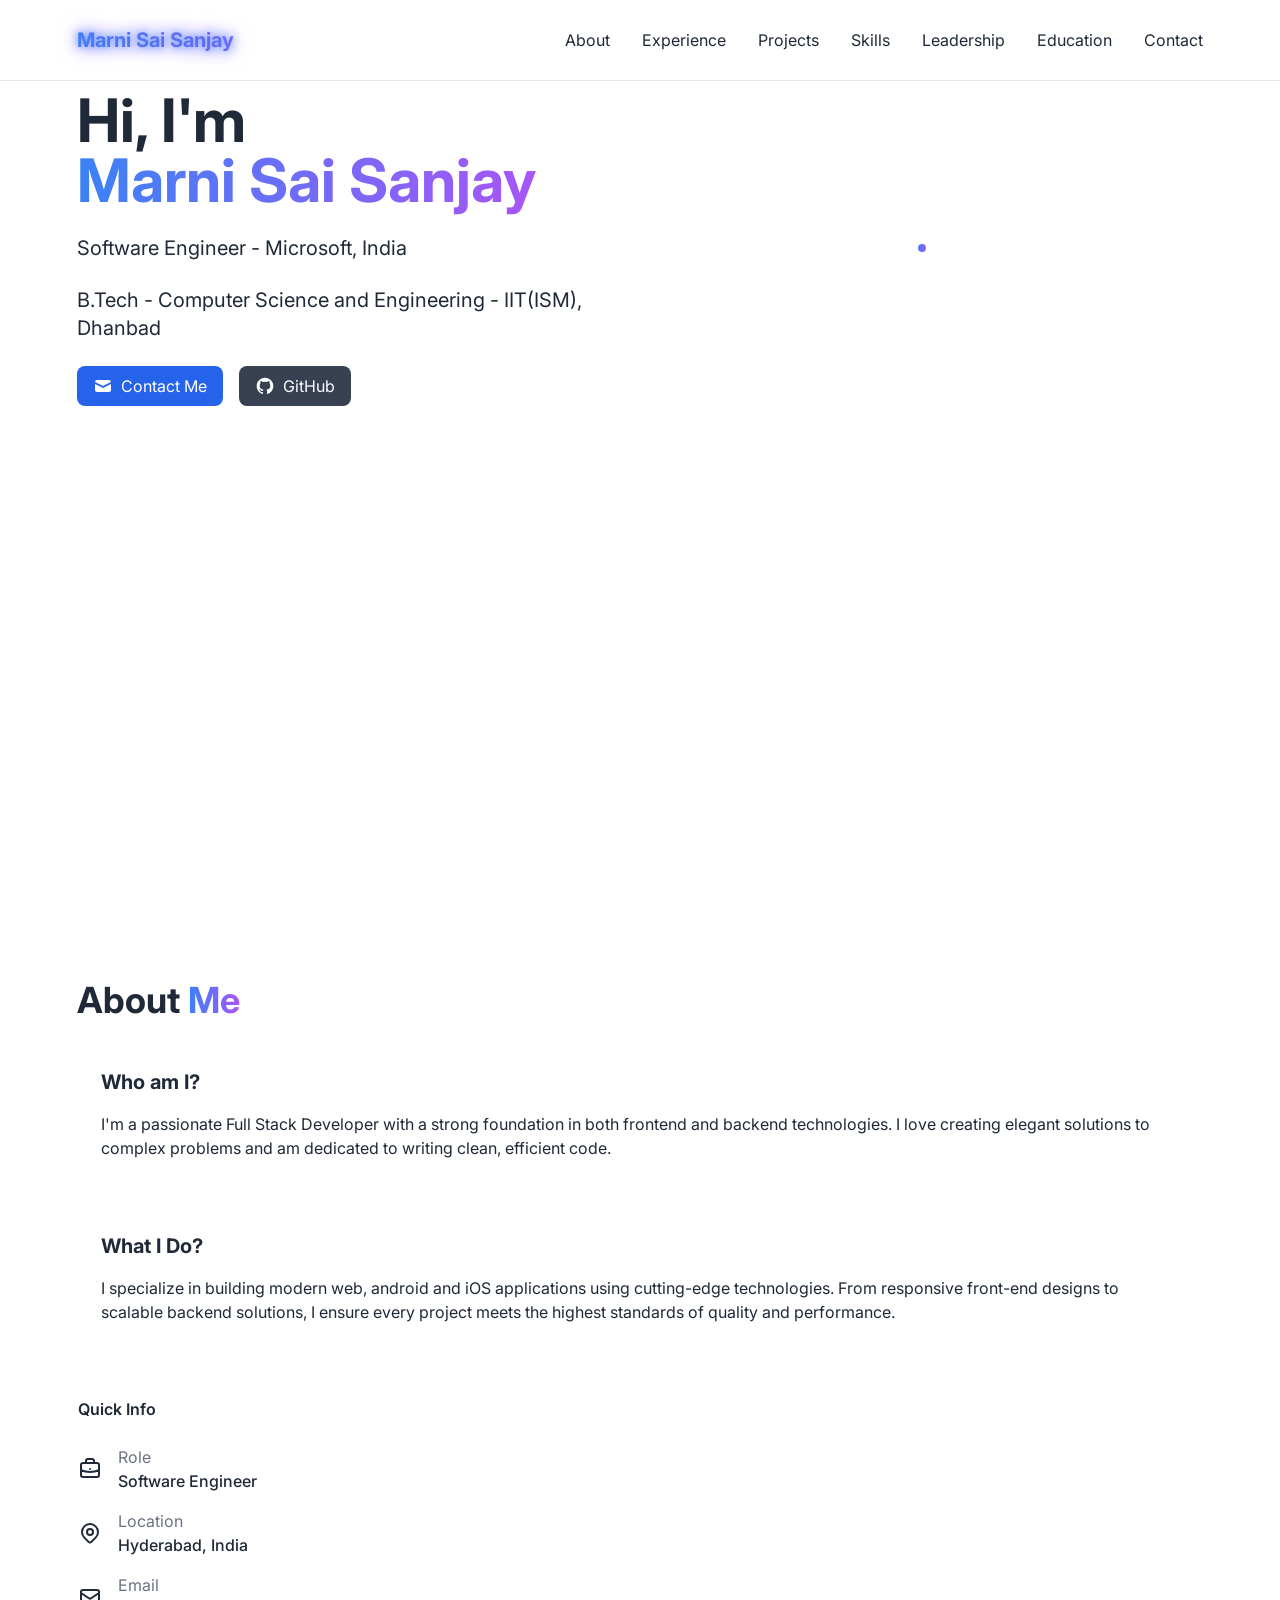
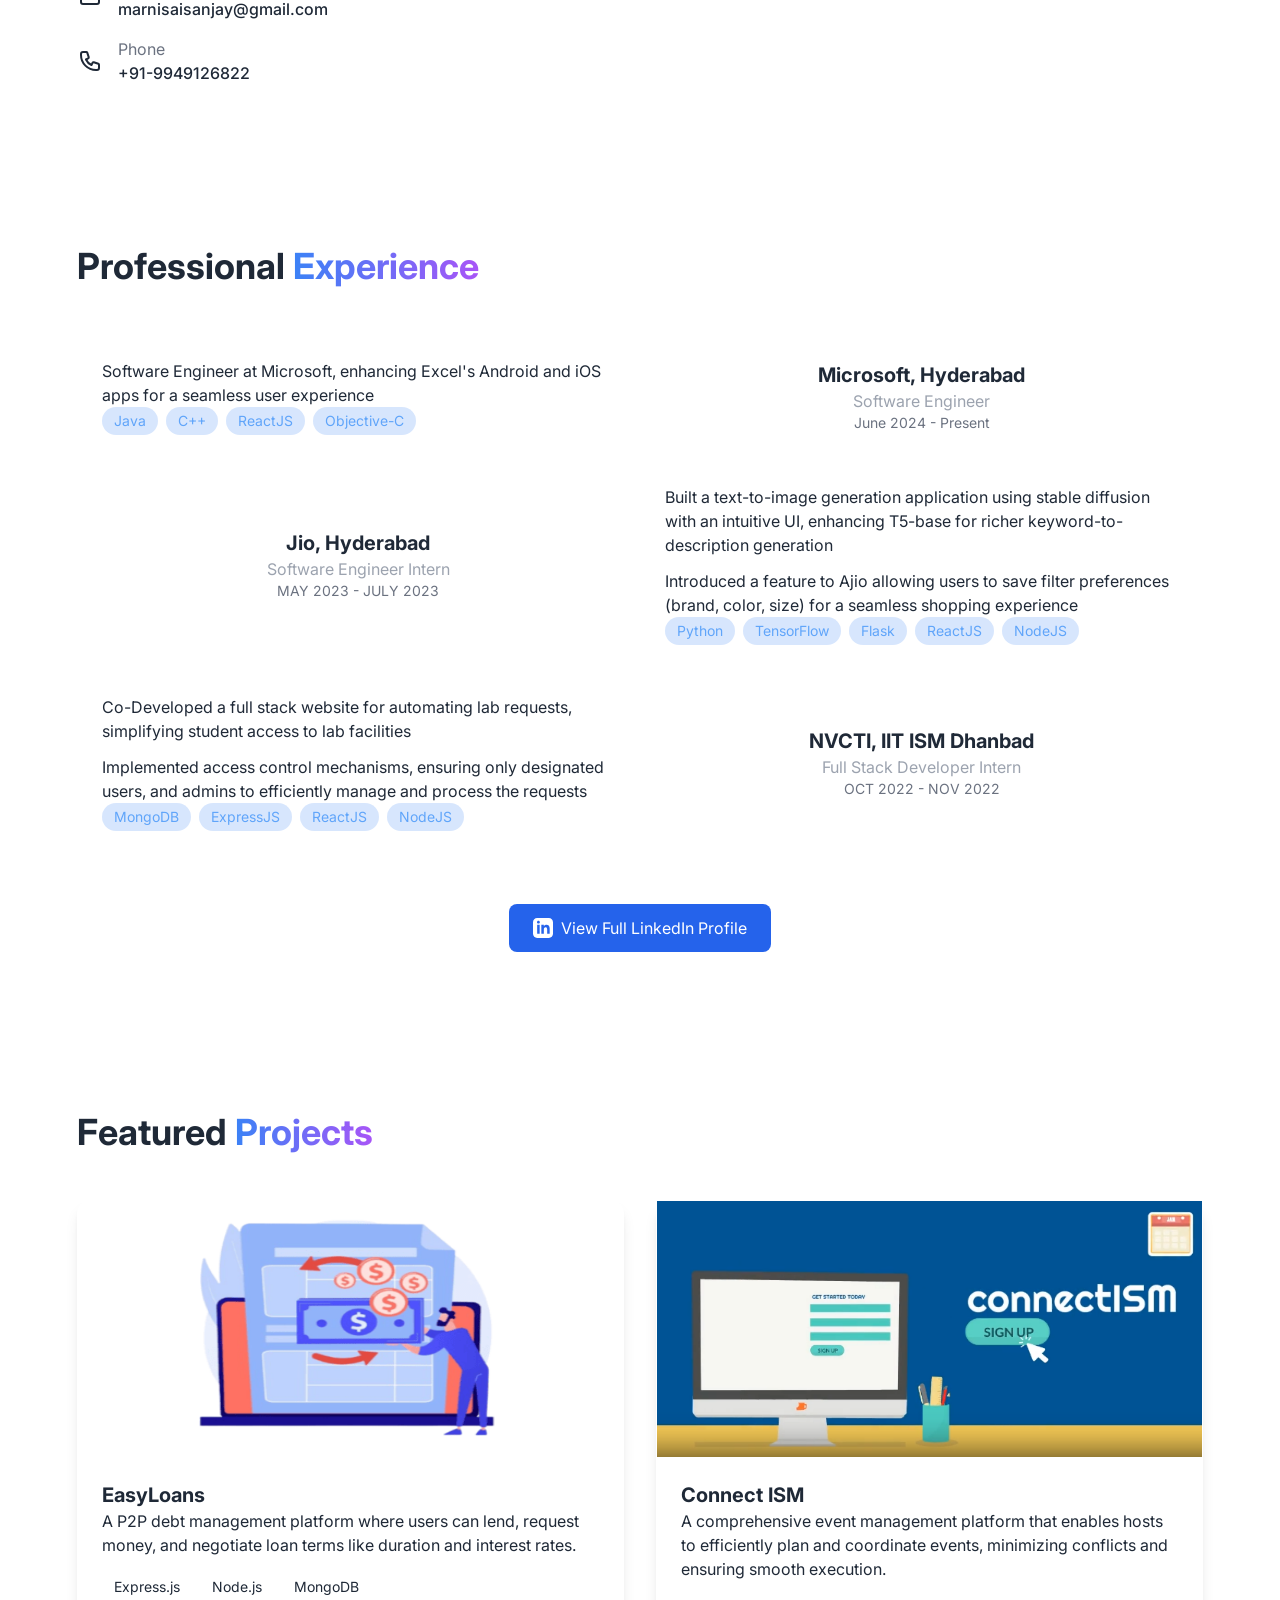
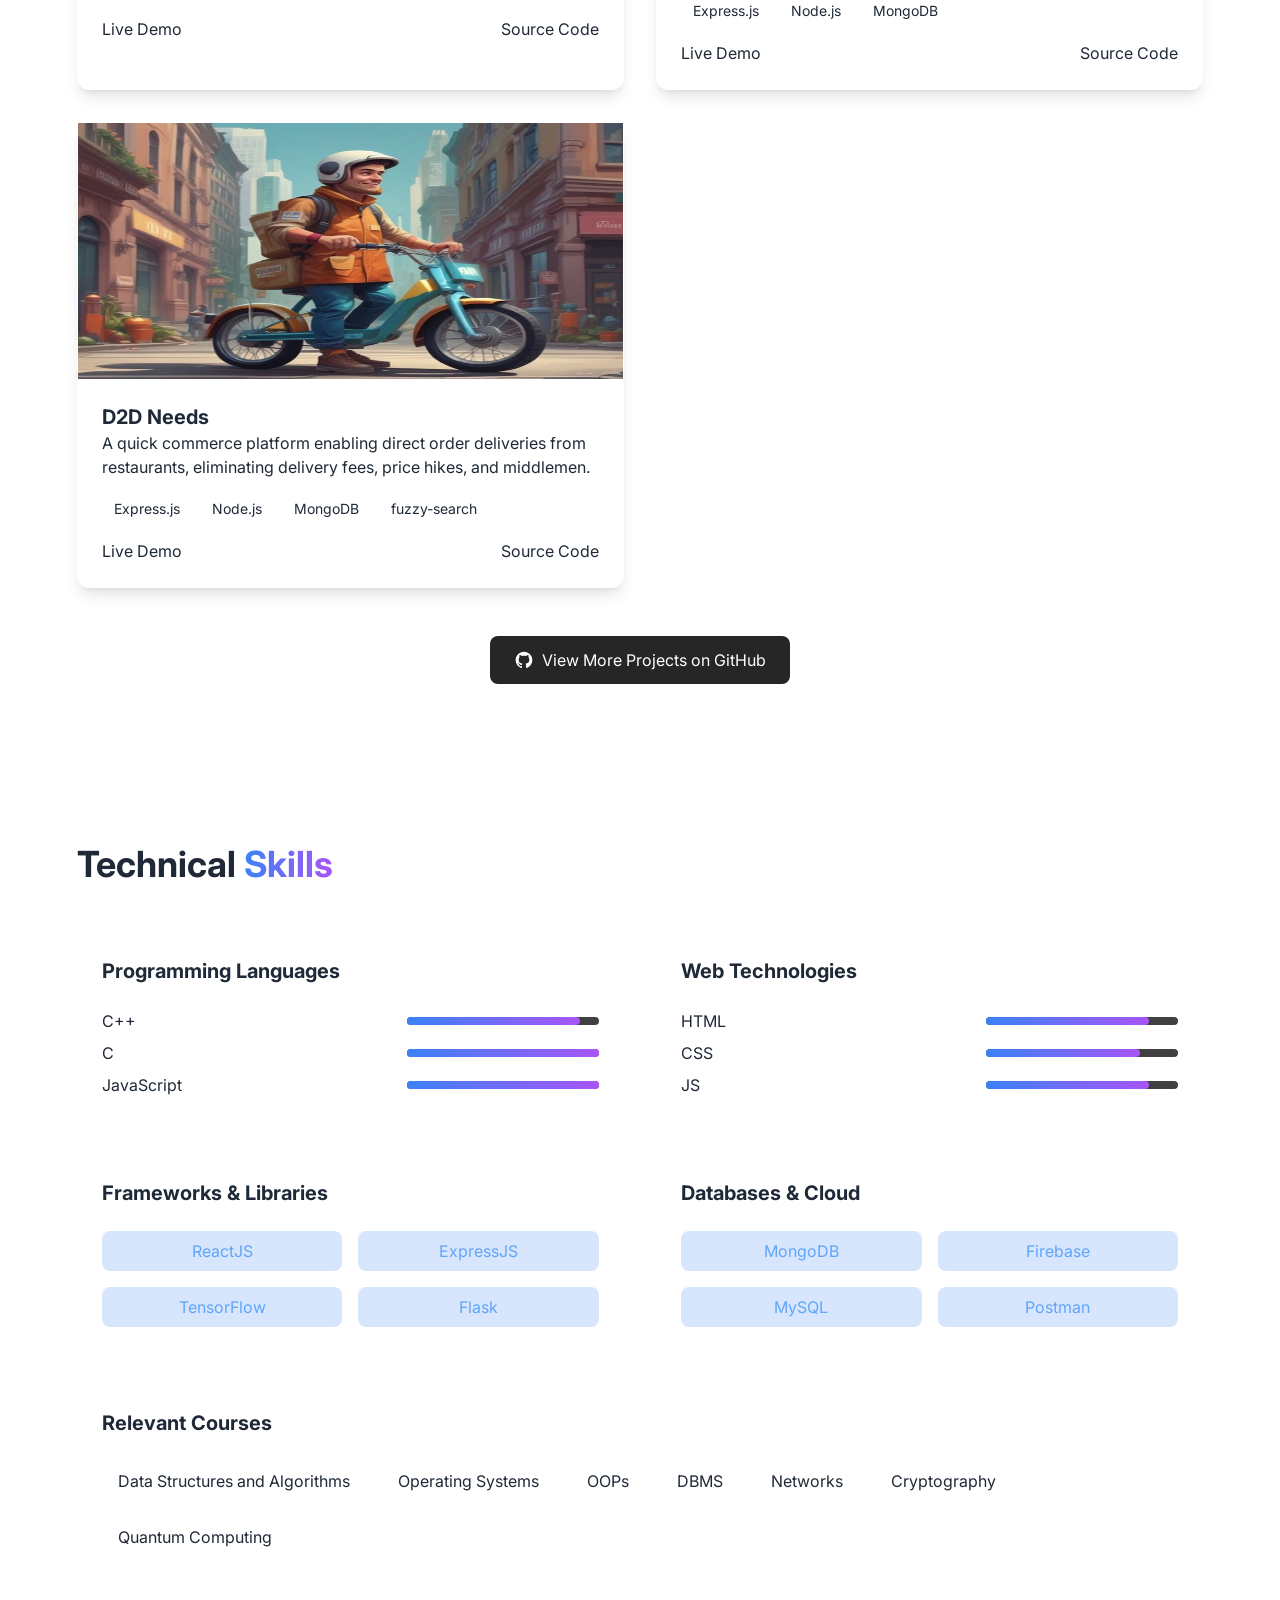
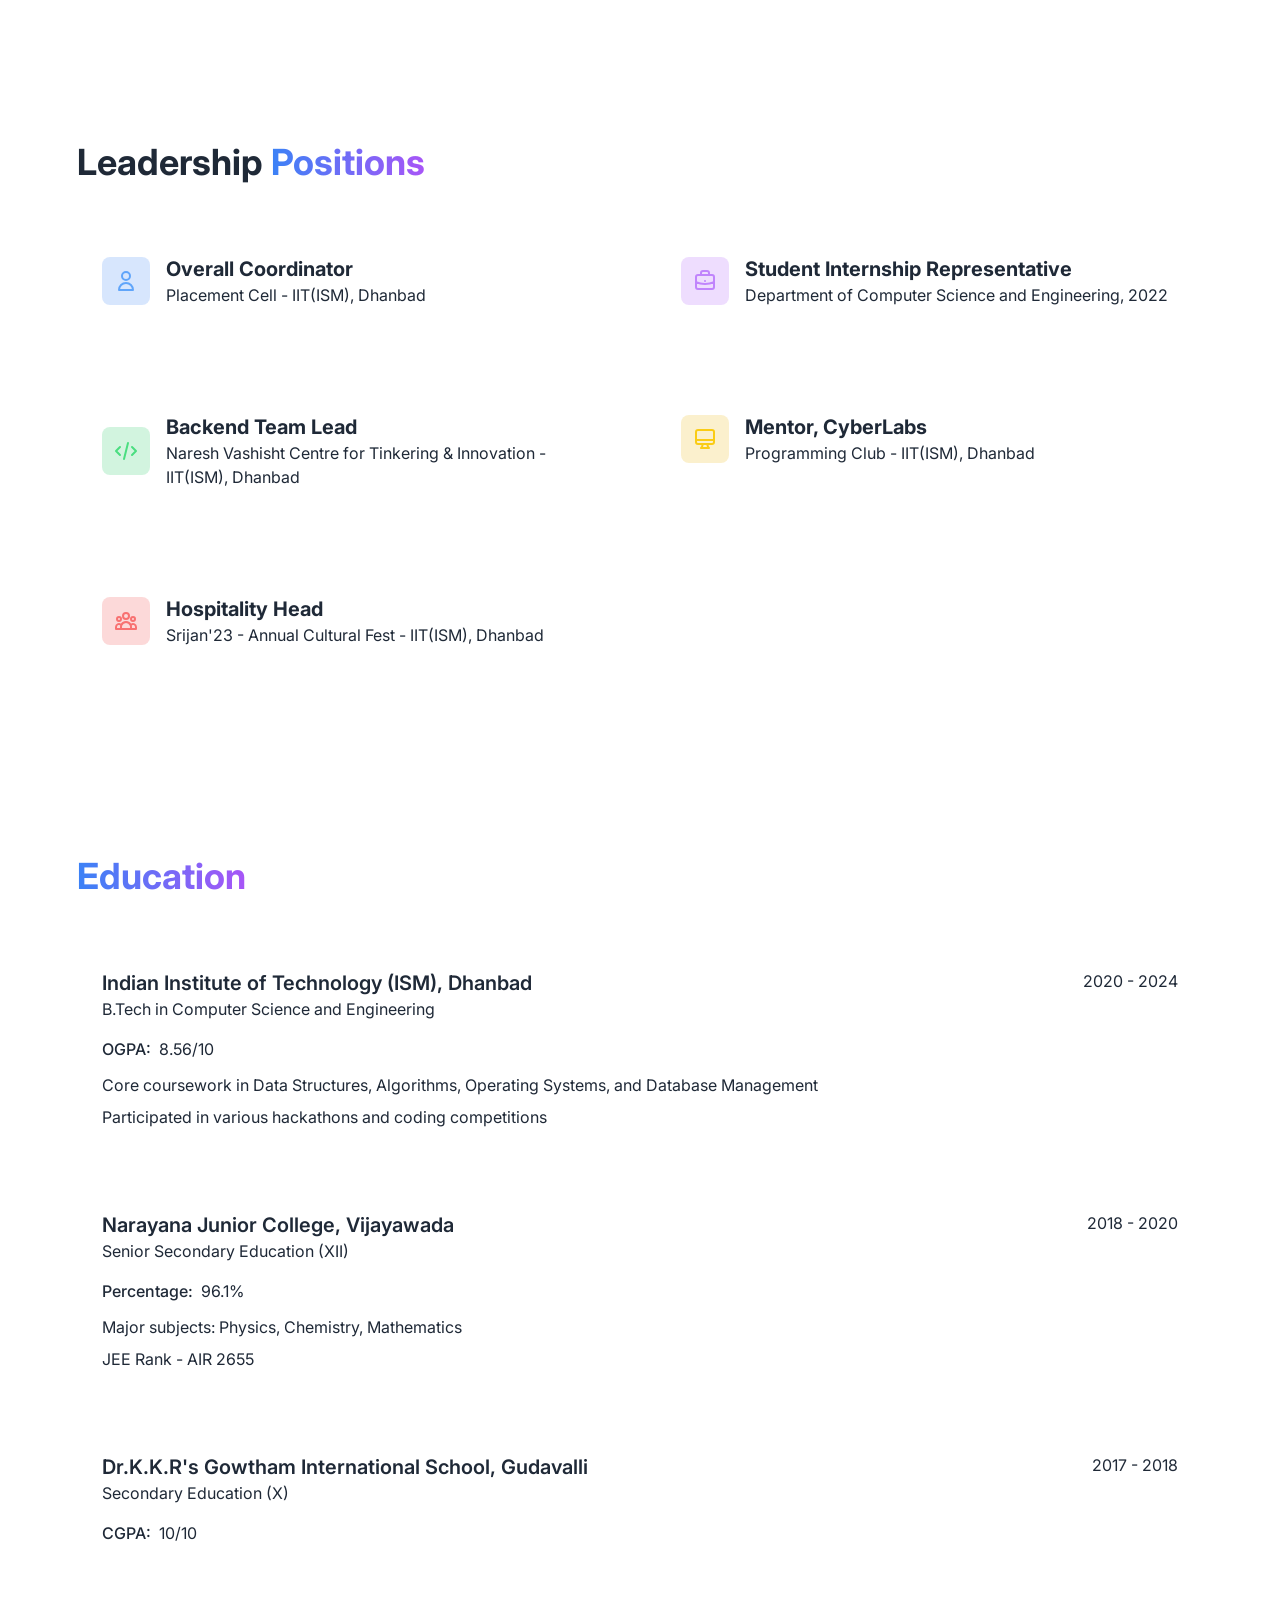
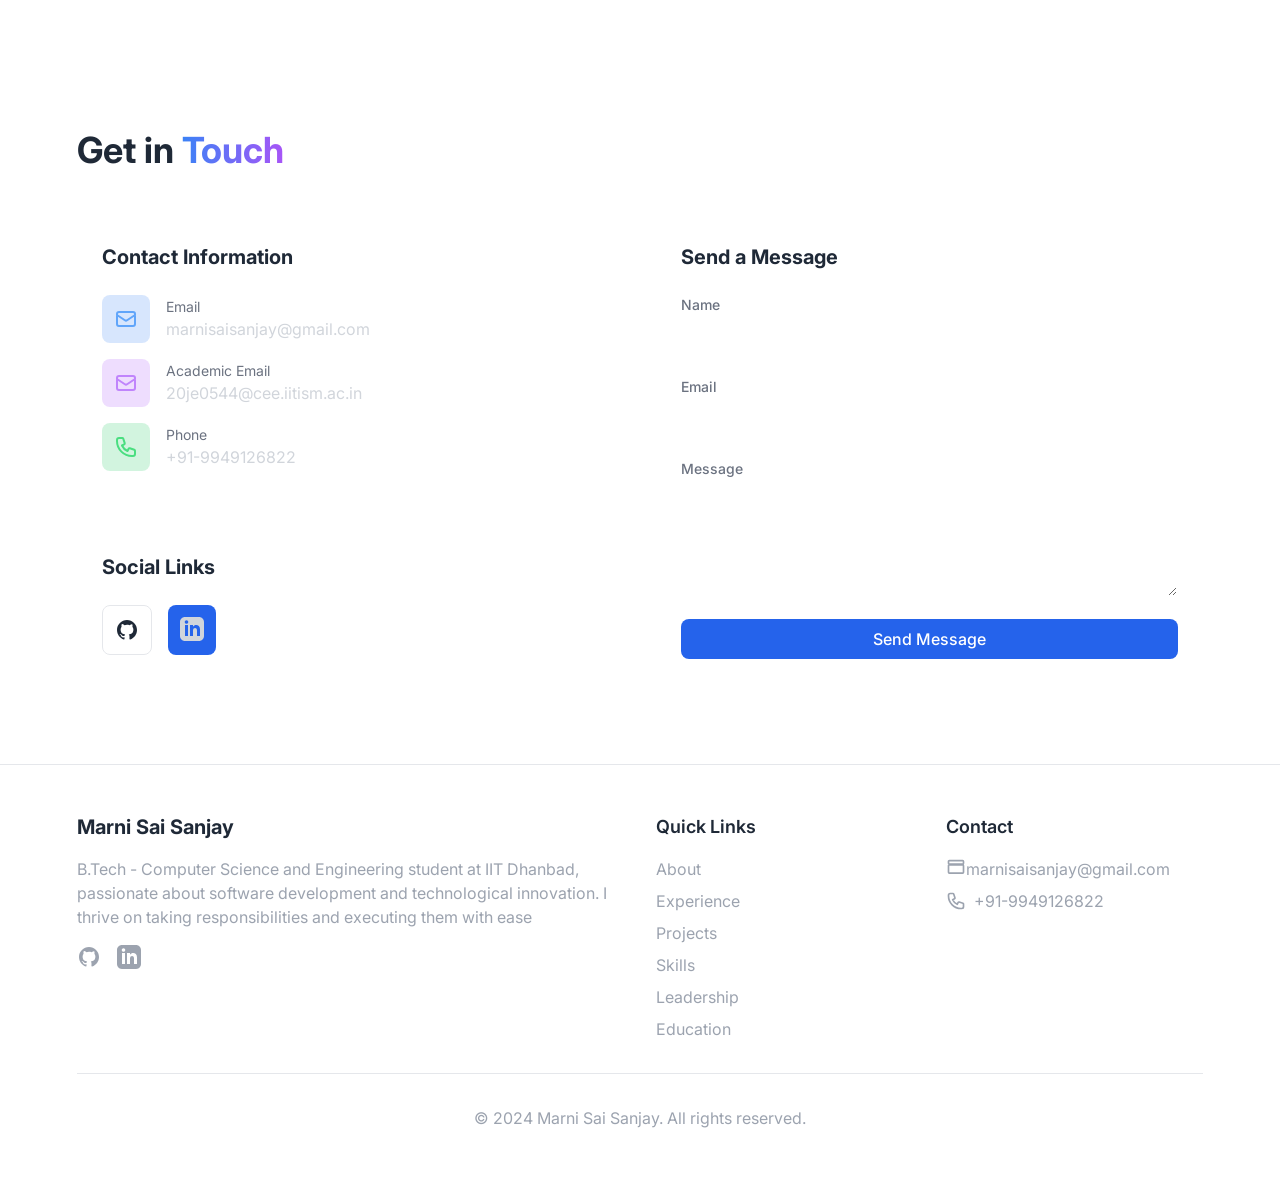
==== index.html @ 9dd007f1 "Initial commit" ====
<!DOCTYPE html>
<html lang="en" class="scroll-smooth">

<head>
  <meta charset="UTF-8">
  <meta name="viewport" content="width=device-width, initial-scale=1.0">
  <meta name="description" content="AI-generated website">
  <meta name="theme-color" content="#ffffff">
  <meta http-equiv="X-UA-Compatible" content="IE=edge">
  <meta name="robots" content="index, follow">

  <link rel="shortcut icon" href="favicon.png" type="image/x-icon">

  <!-- Performance optimization: Preload critical resources -->
  <link rel="preload" href="https://cdn.tailwindcss.com" as="script">
  <link rel="preload"
    href="https://fonts.googleapis.com/css2?family=Inter:wght@400;500;600;700&amp;family=Montserrat:wght@400;500;600;700&amp;display=swap"
    as="style">

  <!-- Core CSS -->
  <script src="https://cdn.tailwindcss.com"></script>

  <!-- Tailwind Config -->
  <script>
    tailwind.config = {
      theme: {
        extend: {
          colors: {
            primary: {
              50: '#f8f8f8',
              100: '#e8e8e8',
              200: '#d3d3d3',
              300: '#a3a3a3',
              400: '#737373',
              500: '#525252',
              600: '#404040',
              700: '#262626',
              800: '#171717',
              900: '#0a0a0a',
              950: '#030303',
            },
            secondary: {
              50: '#f8f8f8',
              100: '#e8e8e8',
              200: '#d3d3d3',
              300: '#a3a3a3',
              400: '#737373',
              500: '#525252',
              600: '#404040',
              700: '#262626',
              800: '#171717',
              900: '#0a0a0a',
              950: '#030303',
            },
            accent: {
              50: '#f8f8f8',
              100: '#e8e8e8',
              200: '#d3d3d3',
              300: '#a3a3a3',
              400: '#737373',
              500: '#525252',
              600: '#404040',
              700: '#262626',
              800: '#171717',
              900: '#0a0a0a',
              950: '#030303',
            },
          },
          fontFamily: {
            sans: ['Inter', 'system-ui', '-apple-system', 'BlinkMacSystemFont', 'Segoe UI', 'Roboto', 'Helvetica Neue', 'Arial', 'sans-serif'],
            heading: ['Montserrat', 'Inter', 'system-ui', 'sans-serif'],
          },
          spacing: {
            '18': '4.5rem',
            '22': '5.5rem',
            '30': '7.5rem',
          },
          maxWidth: {
            '8xl': '88rem',
            '9xl': '96rem',
          },
          animation: {
            'fade-in': 'fadeIn 0.5s ease-in',
            'fade-out': 'fadeOut 0.5s ease-out',
            'slide-up': 'slideUp 0.5s ease-out',
            'slide-down': 'slideDown 0.5s ease-out',
            'slide-left': 'slideLeft 0.5s ease-out',
            'slide-right': 'slideRight 0.5s ease-out',
            'scale-in': 'scaleIn 0.5s ease-out',
            'scale-out': 'scaleOut 0.5s ease-out',
            'spin-slow': 'spin 3s linear infinite',
            'pulse-slow': 'pulse 3s cubic-bezier(0.4, 0, 0.6, 1) infinite',
            'bounce-slow': 'bounce 3s infinite',
            'float': 'float 3s ease-in-out infinite',
          },
          keyframes: {
            fadeIn: {
              '0%': { opacity: '0' },
              '100%': { opacity: '1' },
            },
            fadeOut: {
              '0%': { opacity: '1' },
              '100%': { opacity: '0' },
            },
            slideUp: {
              '0%': { transform: 'translateY(20px)', opacity: '0' },
              '100%': { transform: 'translateY(0)', opacity: '1' },
            },
            slideDown: {
              '0%': { transform: 'translateY(-20px)', opacity: '0' },
              '100%': { transform: 'translateY(0)', opacity: '1' },
            },
            slideLeft: {
              '0%': { transform: 'translateX(20px)', opacity: '0' },
              '100%': { transform: 'translateX(0)', opacity: '1' },
            },
            slideRight: {
              '0%': { transform: 'translateX(-20px)', opacity: '0' },
              '100%': { transform: 'translateX(0)', opacity: '1' },
            },
            scaleIn: {
              '0%': { transform: 'scale(0.9)', opacity: '0' },
              '100%': { transform: 'scale(1)', opacity: '1' },
            },
            scaleOut: {
              '0%': { transform: 'scale(1.1)', opacity: '0' },
              '100%': { transform: 'scale(1)', opacity: '1' },
            },
            float: {
              '0%, 100%': { transform: 'translateY(0)' },
              '50%': { transform: 'translateY(-10px)' },
            },
          },
          aspectRatio: {
            'portrait': '3/4',
            'landscape': '4/3',
            'ultrawide': '21/9',
          },
        },
      },
      variants: {
        extend: {
          opacity: ['disabled'],
          cursor: ['disabled'],
          backgroundColor: ['active', 'disabled'],
          textColor: ['active', 'disabled'],
        },
      },
    }
    tailwind.config = {
      darkMode: 'class'
    }
  </script>

  <!-- Theme Toggle Functionality -->
  <script>
    document.addEventListener('DOMContentLoaded', () => {
      const themeToggleDesktop = document.getElementById('theme-toggle-desktop');
      const themeToggleMobile = document.getElementById('theme-toggle-mobile');
      const html = document.documentElement;

      // Check for saved theme preference
      const savedTheme = localStorage.getItem('theme');
      if (savedTheme) {
        html.classList.toggle('dark', savedTheme === 'dark');
      } else {
        html.classList.toggle('dark', window.matchMedia('(prefers-color-scheme: dark)').matches);
      }

      // Update both toggle button icons initially
      updateToggleIcons();

      // Add click event listeners to both buttons
      [themeToggleDesktop, themeToggleMobile].forEach(button => {
        button.addEventListener('click', () => {
          html.classList.toggle('dark');
          localStorage.setItem('theme', html.classList.contains('dark') ? 'dark' : 'light');
          updateToggleIcons();
        });
      });

      function updateToggleIcons() {
        const isDark = html.classList.contains('dark');
        const iconHTML = isDark
          ? '<svg class="w-6 h-6" fill="none" stroke="currentColor" viewBox="0 0 24 24"><path stroke-linecap="round" stroke-linejoin="round" stroke-width="2" d="M12 3v1m0 16v1m9-9h-1M4 12H3m15.364 6.364l-.707-.707M6.343 6.343l-.707-.707m12.728 0l-.707.707M6.343 17.657l-.707.707M16 12a4 4 0 11-8 0 4 4 0 018 0z"></path></svg>'
          : '<svg class="w-6 h-6" fill="black" stroke="currentColor" viewBox="0 0 24 24"><path stroke-linecap="round" stroke-linejoin="round" stroke-width="2" d="M20.354 15.354A9 9 0 018.646 3.646 9.003 9.003 0 0012 21a9.003 9.003 0 008.354-5.646z"></path></svg>';

        // Update both desktop and mobile toggle icons
        themeToggleDesktop.innerHTML = iconHTML;
        themeToggleMobile.innerHTML = iconHTML;
      }
    });
  </script>

  <!-- Utilities and Components -->
  <script defer="" src="https://cdnjs.cloudflare.com/ajax/libs/alpinejs/3.13.3/cdn.min.js"></script>
  <script defer="" src="https://cdnjs.cloudflare.com/ajax/libs/apexcharts/3.45.1/apexcharts.min.js"></script>

  <!-- Optimized Font Loading -->
  <link rel="preconnect" href="https://fonts.googleapis.com">
  <link rel="preconnect" href="https://fonts.gstatic.com" crossorigin="">
  <link
    href="https://fonts.googleapis.com/css2?family=Inter:wght@400;500;600;700&amp;family=Montserrat:wght@400;500;600;700&amp;display=swap"
    rel="stylesheet">

  <!-- Icons -->
  <link rel="stylesheet" href="https://cdnjs.cloudflare.com/ajax/libs/font-awesome/6.5.1/css/all.min.css"
    integrity="sha512-DTOQO9RWCH3ppGqcWaEA1BIZOC6xxalwEsw9c2QQeAIftl+Vegovlnee1c9QX4TctnWMn13TZye+giMm8e2LwA=="
    crossorigin="anonymous" referrerpolicy="no-referrer">

  <!-- Base Styles -->
  <style>
    * {
      -ms-overflow-style: none;
      /* IE and Edge */
      scrollbar-width: none;
      /* Firefox */
    }

    /* Webkit browsers like Chrome, Safari, newer Edge */
    *::-webkit-scrollbar {
      display: none;
      width: 0;
      height: 0;
    }

    /* Custom scrollbar */
    ::-webkit-scrollbar {
      width: 0px;
    }

    ::-webkit-scrollbar-track {
      background: #f1f1f1;
      border-radius: 4px;
    }

    ::-webkit-scrollbar-thumb {
      background: #888;
      border-radius: 4px;
    }

    ::-webkit-scrollbar-thumb:hover {
      background: #666;
    }

    /* Remove tap highlight on mobile */
    * {
      -webkit-tap-highlight-color: transparent;
    }

    /* Improve text rendering */
    body {
      text-rendering: optimizeLegibility;
      -webkit-font-smoothing: antialiased;
      -moz-osx-font-smoothing: grayscale;
    }

    /* Focus outline styles */
    :focus-visible {
      outline: 2px solid currentColor;
      outline-offset: 2px;
    }

    /* Print styles */
    @media print {
      .no-print {
        display: none !important;
      }

      a[href]:after {
        content: " (" attr(href) ")";
      }
    }
  </style>

  <!-- Enhanced Image Handler -->
  <script>
    document.addEventListener('DOMContentLoaded', () => {
      const imageObserver = new IntersectionObserver((entries, observer) => {
        entries.forEach(entry => {
          if (entry.isIntersecting) {
            const img = entry.target;
            if (img.dataset.src) {
              const tempImage = new Image();
              tempImage.onload = () => {
                img.src = img.dataset.src;
                img.classList.remove('opacity-0');
                img.classList.add('opacity-100');
              };
              tempImage.src = img.dataset.src;
              img.removeAttribute('data-src');
              observer.unobserve(img);
            }
          }
        });
      }, {
        rootMargin: '50px 0px',
        threshold: 0.01
      });

      const loadImage = (img) => {
        if ('loading' in HTMLImageElement.prototype) {
          img.loading = 'lazy';
        }

        img.classList.add('transition-opacity', 'duration-300', 'opacity-0');

        img.onerror = () => {
          const width = img.getAttribute('width') || img.clientWidth || 300;
          const height = img.getAttribute('height') || img.clientHeight || 200;
          img.src = `https://placehold.co/${width}x${height}/DEDEDE/555555?text=Image+Unavailable`;
          img.alt = 'Image unavailable';
          img.classList.remove('opacity-0');
          img.classList.add('opacity-100', 'error-image');
        };

        if (img.dataset.src) {
          imageObserver.observe(img);
        } else {
          img.classList.remove('opacity-0');
          img.classList.add('opacity-100');
        }
      };

      document.querySelectorAll('img[data-src], img:not([data-src])').forEach(loadImage);

      // Watch for dynamically added images
      new MutationObserver((mutations) => {
        mutations.forEach(mutation => {
          mutation.addedNodes.forEach(node => {
            if (node.nodeType === 1) {
              if (node.tagName === 'IMG') {
                loadImage(node);
              }
              node.querySelectorAll('img').forEach(loadImage);
            }
          });
        });
      }).observe(document.body, {
        childList: true,
        subtree: true
      });
    });

    // Performance monitoring
    if ('performance' in window && 'PerformanceObserver' in window) {
      // Create performance observer
      const observer = new PerformanceObserver((list) => {
        const entries = list.getEntries();
        entries.forEach((entry) => {
          if (entry.entryType === 'largest-contentful-paint') {
            // console.log(`LCP: ${entry.startTime}ms`);
          }
          if (entry.entryType === 'first-input') {
            // console.log(`FID: ${entry.processingStart - entry.startTime}ms`);
          }
          if (entry.entryType === 'layout-shift') {
            // console.log(`CLS: ${entry.value}`);
          }
        });
      });

      // Observe performance metrics
      observer.observe({ entryTypes: ['largest-contentful-paint', 'first-input', 'layout-shift'] });

      // Log basic performance metrics
      window.addEventListener('load', () => {
        const timing = performance.getEntriesByType('navigation')[0];
        console.log({
          'DNS Lookup': timing.domainLookupEnd - timing.domainLookupStart,
          'TCP Connection': timing.connectEnd - timing.connectStart,
          'DOM Content Loaded': timing.domContentLoadedEventEnd - timing.navigationStart,
          'Page Load': timing.loadEventEnd - timing.navigationStart
        });
      });
    }

    // Handle offline/online status
    window.addEventListener('online', () => {
      document.body.classList.remove('offline');
      console.log('Connection restored');
    });

    window.addEventListener('offline', () => {
      document.body.classList.add('offline');
      console.log('Connection lost');
    });
  </script>

  <style>
    *,
    ::before,
    ::after {
      --tw-border-spacing-x: 0;
      --tw-border-spacing-y: 0;
      --tw-translate-x: 0;
      --tw-translate-y: 0;
      --tw-rotate: 0;
      --tw-skew-x: 0;
      --tw-skew-y: 0;
      --tw-scale-x: 1;
      --tw-scale-y: 1;
      --tw-pan-x: ;
      --tw-pan-y: ;
      --tw-pinch-zoom: ;
      --tw-scroll-snap-strictness: proximity;
      --tw-gradient-from-position: ;
      --tw-gradient-via-position: ;
      --tw-gradient-to-position: ;
      --tw-ordinal: ;
      --tw-slashed-zero: ;
      --tw-numeric-figure: ;
      --tw-numeric-spacing: ;
      --tw-numeric-fraction: ;
      --tw-ring-inset: ;
      --tw-ring-offset-width: 0px;
      --tw-ring-offset-color: #fff;
      --tw-ring-color: rgb(59 130 246 / 0.5);
      --tw-ring-offset-shadow: 0 0 #0000;
      --tw-ring-shadow: 0 0 #0000;
      --tw-shadow: 0 0 #0000;
      --tw-shadow-colored: 0 0 #0000;
      --tw-blur: ;
      --tw-brightness: ;
      --tw-contrast: ;
      --tw-grayscale: ;
      --tw-hue-rotate: ;
      --tw-invert: ;
      --tw-saturate: ;
      --tw-sepia: ;
      --tw-drop-shadow: ;
      --tw-backdrop-blur: ;
      --tw-backdrop-brightness: ;
      --tw-backdrop-contrast: ;
      --tw-backdrop-grayscale: ;
      --tw-backdrop-hue-rotate: ;
      --tw-backdrop-invert: ;
      --tw-backdrop-opacity: ;
      --tw-backdrop-saturate: ;
      --tw-backdrop-sepia: ;
      --tw-contain-size: ;
      --tw-contain-layout: ;
      --tw-contain-paint: ;
      --tw-contain-style:
    }

    ::backdrop {
      --tw-border-spacing-x: 0;
      --tw-border-spacing-y: 0;
      --tw-translate-x: 0;
      --tw-translate-y: 0;
      --tw-rotate: 0;
      --tw-skew-x: 0;
      --tw-skew-y: 0;
      --tw-scale-x: 1;
      --tw-scale-y: 1;
      --tw-pan-x: ;
      --tw-pan-y: ;
      --tw-pinch-zoom: ;
      --tw-scroll-snap-strictness: proximity;
      --tw-gradient-from-position: ;
      --tw-gradient-via-position: ;
      --tw-gradient-to-position: ;
      --tw-ordinal: ;
      --tw-slashed-zero: ;
      --tw-numeric-figure: ;
      --tw-numeric-spacing: ;
      --tw-numeric-fraction: ;
      --tw-ring-inset: ;
      --tw-ring-offset-width: 0px;
      --tw-ring-offset-color: #fff;
      --tw-ring-color: rgb(59 130 246 / 0.5);
      --tw-ring-offset-shadow: 0 0 #0000;
      --tw-ring-shadow: 0 0 #0000;
      --tw-shadow: 0 0 #0000;
      --tw-shadow-colored: 0 0 #0000;
      --tw-blur: ;
      --tw-brightness: ;
      --tw-contrast: ;
      --tw-grayscale: ;
      --tw-hue-rotate: ;
      --tw-invert: ;
      --tw-saturate: ;
      --tw-sepia: ;
      --tw-drop-shadow: ;
      --tw-backdrop-blur: ;
      --tw-backdrop-brightness: ;
      --tw-backdrop-contrast: ;
      --tw-backdrop-grayscale: ;
      --tw-backdrop-hue-rotate: ;
      --tw-backdrop-invert: ;
      --tw-backdrop-opacity: ;
      --tw-backdrop-saturate: ;
      --tw-backdrop-sepia: ;
      --tw-contain-size: ;
      --tw-contain-layout: ;
      --tw-contain-paint: ;
      --tw-contain-style:
    }

    /* ! tailwindcss v3.4.16 | MIT License | https://tailwindcss.com */
    *,
    ::after,
    ::before {
      box-sizing: border-box;
      border-width: 0;
      border-style: solid;
      border-color: #e5e7eb
    }

    ::after,
    ::before {
      --tw-content: ''
    }

    :host,
    html {
      line-height: 1.5;
      -webkit-text-size-adjust: 100%;
      -moz-tab-size: 4;
      tab-size: 4;
      font-family: Inter, system-ui, -apple-system, BlinkMacSystemFont, Segoe UI, Roboto, Helvetica Neue, Arial, sans-serif;
      font-feature-settings: normal;
      font-variation-settings: normal;
      -webkit-tap-highlight-color: transparent
    }

    body {
      margin: 0;
      line-height: inherit
    }

    hr {
      height: 0;
      color: inherit;
      border-top-width: 1px
    }

    abbr:where([title]) {
      -webkit-text-decoration: underline dotted;
      text-decoration: underline dotted
    }

    h1,
    h2,
    h3,
    h4,
    h5,
    h6 {
      font-size: inherit;
      font-weight: inherit
    }

    a {
      color: inherit;
      text-decoration: inherit
    }

    b,
    strong {
      font-weight: bolder
    }

    code,
    kbd,
    pre,
    samp {
      font-family: ui-monospace, SFMono-Regular, Menlo, Monaco, Consolas, "Liberation Mono", "Courier New", monospace;
      font-feature-settings: normal;
      font-variation-settings: normal;
      font-size: 1em
    }

    small {
      font-size: 80%
    }

    sub,
    sup {
      font-size: 75%;
      line-height: 0;
      position: relative;
      vertical-align: baseline
    }

    sub {
      bottom: -.25em
    }

    sup {
      top: -.5em
    }

    table {
      text-indent: 0;
      border-color: inherit;
      border-collapse: collapse
    }

    button,
    input,
    optgroup,
    select,
    textarea {
      font-family: inherit;
      font-feature-settings: inherit;
      font-variation-settings: inherit;
      font-size: 100%;
      font-weight: inherit;
      line-height: inherit;
      letter-spacing: inherit;
      color: inherit;
      margin: 0;
      padding: 0
    }

    button,
    select {
      text-transform: none
    }

    button,
    input:where([type=button]),
    input:where([type=reset]),
    input:where([type=submit]) {
      -webkit-appearance: button;
      background-color: transparent;
      background-image: none
    }

    :-moz-focusring {
      outline: auto
    }

    :-moz-ui-invalid {
      box-shadow: none
    }

    progress {
      vertical-align: baseline
    }

    ::-webkit-inner-spin-button,
    ::-webkit-outer-spin-button {
      height: auto
    }

    [type=search] {
      -webkit-appearance: textfield;
      outline-offset: -2px
    }

    ::-webkit-search-decoration {
      -webkit-appearance: none
    }

    ::-webkit-file-upload-button {
      -webkit-appearance: button;
      font: inherit
    }

    summary {
      display: list-item
    }

    blockquote,
    dd,
    dl,
    figure,
    h1,
    h2,
    h3,
    h4,
    h5,
    h6,
    hr,
    p,
    pre {
      margin: 0
    }

    fieldset {
      margin: 0;
      padding: 0
    }

    legend {
      padding: 0
    }

    menu,
    ol,
    ul {
      list-style: none;
      margin: 0;
      padding: 0
    }

    dialog {
      padding: 0
    }

    textarea {
      resize: vertical
    }

    input::placeholder,
    textarea::placeholder {
      opacity: 1;
      color: #9ca3af
    }

    [role=button],
    button {
      cursor: pointer
    }

    :disabled {
      cursor: default
    }

    audio,
    canvas,
    embed,
    iframe,
    img,
    object,
    svg,
    video {
      display: block;
      vertical-align: middle
    }

    img,
    video {
      max-width: 100%;
      height: auto
    }

    [hidden]:where(:not([hidden=until-found])) {
      display: none
    }

    .container {
      width: 100%
    }

    @media (min-width: 640px) {
      .container {
        max-width: 640px
      }
    }

    @media (min-width: 768px) {
      .container {
        max-width: 768px
      }
    }

    @media (min-width: 1024px) {
      .container {
        max-width: 1024px
      }
    }

    @media (min-width: 1280px) {
      .container {
        max-width: 1280px
      }
    }

    @media (min-width: 1536px) {
      .container {
        max-width: 1536px
      }
    }

    .sr-only {
      position: absolute;
      width: 1px;
      height: 1px;
      padding: 0;
      margin: -1px;
      overflow: hidden;
      clip: rect(0, 0, 0, 0);
      white-space: nowrap;
      border-width: 0
    }

    .fixed {
      position: fixed
    }

    .absolute {
      position: absolute
    }

    .relative {
      position: relative
    }

    .inset-1 {
      inset: 0.25rem
    }

    .bottom-4 {
      bottom: 1rem
    }

    .left-0 {
      left: 0px
    }

    .right-0 {
      right: 0px
    }

    .right-4 {
      right: 1rem
    }

    .top-0 {
      top: 0px
    }

    .z-50 {
      z-index: 50
    }

    .col-span-1 {
      grid-column: span 1 / span 1
    }

    .mx-2 {
      margin-left: 0.5rem;
      margin-right: 0.5rem
    }

    .mx-auto {
      margin-left: auto;
      margin-right: auto
    }

    .mb-1 {
      margin-bottom: 0.25rem
    }

    .mb-12 {
      margin-bottom: 3rem
    }

    .mb-4 {
      margin-bottom: 1rem
    }

    .mb-6 {
      margin-bottom: 1.5rem
    }

    .ml-1 {
      margin-left: 0.25rem
    }

    .mr-2 {
      margin-right: 0.5rem
    }

    .mt-12 {
      margin-top: 3rem
    }

    .mt-2 {
      margin-top: 0.5rem
    }

    .mt-8 {
      margin-top: 2rem
    }

    .block {
      display: block
    }

    .flex {
      display: flex
    }

    .inline-flex {
      display: inline-flex
    }

    .grid {
      display: grid
    }

    .hidden {
      display: none
    }

    .h-16 {
      height: 4rem
    }

    .h-2 {
      height: 0.5rem
    }

    .h-5 {
      height: 1.25rem
    }

    .h-6 {
      height: 1.5rem
    }

    .h-64 {
      height: 16rem
    }

    .h-full {
      height: 100%
    }

    .min-h-\[calc\(100vh-4rem\)\] {
      min-height: calc(100vh - 4rem)
    }

    .min-h-screen {
      min-height: 100vh
    }

    .w-48 {
      width: 12rem
    }

    .w-5 {
      width: 1.25rem
    }

    .w-6 {
      width: 1.5rem
    }

    .w-64 {
      width: 16rem
    }

    .w-\[80\%\] {
      width: 80%
    }

    .w-\[85\%\] {
      width: 85%
    }

    .w-\[90\%\] {
      width: 90%
    }

    .w-full {
      width: 100%
    }

    .flex-1 {
      flex: 1 1 0%
    }

    .translate-y-full {
      --tw-translate-y: 100%;
      transform: translate(var(--tw-translate-x), var(--tw-translate-y)) rotate(var(--tw-rotate)) skewX(var(--tw-skew-x)) skewY(var(--tw-skew-y)) scaleX(var(--tw-scale-x)) scaleY(var(--tw-scale-y))
    }

    .transform {
      transform: translate(var(--tw-translate-x), var(--tw-translate-y)) rotate(var(--tw-rotate)) skewX(var(--tw-skew-x)) skewY(var(--tw-skew-y)) scaleX(var(--tw-scale-x)) scaleY(var(--tw-scale-y))
    }

    .grid-cols-1 {
      grid-template-columns: repeat(1, minmax(0, 1fr))
    }

    .grid-cols-2 {
      grid-template-columns: repeat(2, minmax(0, 1fr))
    }

    .flex-col {
      flex-direction: column
    }

    .flex-wrap {
      flex-wrap: wrap
    }

    .items-start {
      align-items: flex-start
    }

    .items-center {
      align-items: center
    }

    .justify-center {
      justify-content: center
    }

    .justify-between {
      justify-content: space-between
    }

    .gap-12 {
      gap: 3rem
    }

    .gap-2 {
      gap: 0.5rem
    }

    .gap-4 {
      gap: 1rem
    }

    .gap-8 {
      gap: 2rem
    }

    .space-x-3> :not([hidden])~ :not([hidden]) {
      --tw-space-x-reverse: 0;
      margin-right: calc(0.75rem * var(--tw-space-x-reverse));
      margin-left: calc(0.75rem * calc(1 - var(--tw-space-x-reverse)))
    }

    .space-x-4> :not([hidden])~ :not([hidden]) {
      --tw-space-x-reverse: 0;
      margin-right: calc(1rem * var(--tw-space-x-reverse));
      margin-left: calc(1rem * calc(1 - var(--tw-space-x-reverse)))
    }

    .space-x-8> :not([hidden])~ :not([hidden]) {
      --tw-space-x-reverse: 0;
      margin-right: calc(2rem * var(--tw-space-x-reverse));
      margin-left: calc(2rem * calc(1 - var(--tw-space-x-reverse)))
    }

    .space-y-2> :not([hidden])~ :not([hidden]) {
      --tw-space-y-reverse: 0;
      margin-top: calc(0.5rem * calc(1 - var(--tw-space-y-reverse)));
      margin-bottom: calc(0.5rem * var(--tw-space-y-reverse))
    }

    .space-y-3> :not([hidden])~ :not([hidden]) {
      --tw-space-y-reverse: 0;
      margin-top: calc(0.75rem * calc(1 - var(--tw-space-y-reverse)));
      margin-bottom: calc(0.75rem * var(--tw-space-y-reverse))
    }

    .space-y-4> :not([hidden])~ :not([hidden]) {
      --tw-space-y-reverse: 0;
      margin-top: calc(1rem * calc(1 - var(--tw-space-y-reverse)));
      margin-bottom: calc(1rem * var(--tw-space-y-reverse))
    }

    .space-y-6> :not([hidden])~ :not([hidden]) {
      --tw-space-y-reverse: 0;
      margin-top: calc(1.5rem * calc(1 - var(--tw-space-y-reverse)));
      margin-bottom: calc(1.5rem * var(--tw-space-y-reverse))
    }

    .space-y-8> :not([hidden])~ :not([hidden]) {
      --tw-space-y-reverse: 0;
      margin-top: calc(2rem * calc(1 - var(--tw-space-y-reverse)));
      margin-bottom: calc(2rem * var(--tw-space-y-reverse))
    }

    .scroll-smooth {
      scroll-behavior: smooth
    }

    .rounded-full {
      border-radius: 9999px
    }

    .rounded-lg {
      border-radius: 0.5rem
    }

    .rounded-xl {
      border-radius: 0.75rem
    }

    .border {
      border-width: 1px
    }

    .border-b {
      border-bottom-width: 1px
    }

    .border-t {
      border-top-width: 1px
    }

    .border-white\/10 {
      border-color: rgb(255 255 255 / 0.1)
    }

    .bg-blue-500\/20 {
      background-color: rgb(59 130 246 / 0.2)
    }

    .bg-blue-600 {
      --tw-bg-opacity: 1;
      background-color: rgb(37 99 235 / var(--tw-bg-opacity, 1))
    }

    .bg-gray-700 {
      --tw-bg-opacity: 1;
      background-color: rgb(55 65 81 / var(--tw-bg-opacity, 1))
    }

    .bg-green-500\/20 {
      background-color: rgb(34 197 94 / 0.2)
    }

    .bg-neutral-700 {
      --tw-bg-opacity: 1;
      background-color: rgb(64 64 64 / var(--tw-bg-opacity, 1))
    }

    .bg-neutral-700\/30 {
      background-color: rgb(64 64 64 / 0.3)
    }

    .bg-neutral-700\/50 {
      background-color: rgb(64 64 64 / 0.5)
    }

    .bg-neutral-800 {
      --tw-bg-opacity: 1;
      background-color: rgb(38 38 38 / var(--tw-bg-opacity, 1))
    }

    .bg-neutral-800\/50 {
      background-color: rgb(38 38 38 / 0.5)
    }

    .bg-neutral-900 {
      --tw-bg-opacity: 1;
      background-color: rgb(23 23 23 / var(--tw-bg-opacity, 1))
    }

    .bg-purple-500\/20 {
      background-color: rgb(168 85 247 / 0.2)
    }

    .bg-red-500 {
      --tw-bg-opacity: 1;
      background-color: rgb(239 68 68 / var(--tw-bg-opacity, 1))
    }

    .bg-red-500\/20 {
      background-color: rgb(239 68 68 / 0.2)
    }

    .bg-white {
      --tw-bg-opacity: 1;
      background-color: rgb(255 255 255 / var(--tw-bg-opacity, 1))
    }

    .bg-yellow-500\/20 {
      background-color: rgb(234 179 8 / 0.2)
    }

    .bg-gradient-to-r {
      background-image: linear-gradient(to right, var(--tw-gradient-stops))
    }

    .from-blue-500 {
      --tw-gradient-from: #3b82f6 var(--tw-gradient-from-position);
      --tw-gradient-to: rgb(59 130 246 / 0) var(--tw-gradient-to-position);
      --tw-gradient-stops: var(--tw-gradient-from), var(--tw-gradient-to)
    }

    .to-purple-500 {
      --tw-gradient-to: #a855f7 var(--tw-gradient-to-position)
    }

    .bg-clip-text {
      -webkit-background-clip: text;
      background-clip: text
    }

    .p-1 {
      padding: 0.25rem
    }

    .p-3 {
      padding: 0.75rem
    }

    .p-4 {
      padding: 1rem
    }

    .p-6 {
      padding: 1.5rem
    }

    .px-3 {
      padding-left: 0.75rem;
      padding-right: 0.75rem
    }

    .px-4 {
      padding-left: 1rem;
      padding-right: 1rem
    }

    .px-6 {
      padding-left: 1.5rem;
      padding-right: 1.5rem
    }

    .py-1 {
      padding-top: 0.25rem;
      padding-bottom: 0.25rem
    }

    .py-12 {
      padding-top: 3rem;
      padding-bottom: 3rem
    }

    .py-2 {
      padding-top: 0.5rem;
      padding-bottom: 0.5rem
    }

    .py-20 {
      padding-top: 5rem;
      padding-bottom: 5rem
    }

    .py-3 {
      padding-top: 0.75rem;
      padding-bottom: 0.75rem
    }

    .pt-32 {
      padding-top: 8rem
    }

    .pt-6 {
      padding-top: 1.5rem
    }

    .pt-8 {
      padding-top: 2rem
    }

    .text-center {
      text-align: center
    }

    .text-4xl {
      font-size: 2.25rem;
      line-height: 2.5rem
    }

    .text-5xl {
      font-size: 3rem;
      line-height: 1
    }

    .text-6xl {
      font-size: 3.75rem;
      line-height: 1
    }

    .text-base {
      font-size: 1rem;
      line-height: 1.5rem
    }

    .text-lg {
      font-size: 1.125rem;
      line-height: 1.75rem
    }

    .text-sm {
      font-size: 0.875rem;
      line-height: 1.25rem
    }

    .text-xl {
      font-size: 1.25rem;
      line-height: 1.75rem
    }

    .font-bold {
      font-weight: 700
    }

    .font-medium {
      font-weight: 500
    }

    .font-semibold {
      font-weight: 600
    }

    .text-blue-400 {
      --tw-text-opacity: 1;
      color: rgb(96 165 250 / var(--tw-text-opacity, 1))
    }

    .text-gray-300 {
      --tw-text-opacity: 1;
      color: rgb(209 213 219 / var(--tw-text-opacity, 1))
    }

    .text-gray-400 {
      --tw-text-opacity: 1;
      color: rgb(156 163 175 / var(--tw-text-opacity, 1))
    }

    .text-gray-500 {
      --tw-text-opacity: 1;
      color: rgb(107 114 128 / var(--tw-text-opacity, 1))
    }

    .text-gray-800 {
      --tw-text-opacity: 1;
      color: rgb(31 41 55 / var(--tw-text-opacity, 1))
    }

    .text-green-400 {
      --tw-text-opacity: 1;
      color: rgb(74 222 128 / var(--tw-text-opacity, 1))
    }

    .text-purple-400 {
      --tw-text-opacity: 1;
      color: rgb(192 132 252 / var(--tw-text-opacity, 1))
    }

    .text-red-400 {
      --tw-text-opacity: 1;
      color: rgb(248 113 113 / var(--tw-text-opacity, 1))
    }

    .text-transparent {
      color: transparent
    }

    .text-white {
      --tw-text-opacity: 1;
      color: rgb(255 255 255 / var(--tw-text-opacity, 1))
    }

    .text-yellow-400 {
      --tw-text-opacity: 1;
      color: rgb(250 204 21 / var(--tw-text-opacity, 1))
    }

    .antialiased {
      -webkit-font-smoothing: antialiased;
      -moz-osx-font-smoothing: grayscale
    }

    .opacity-0 {
      opacity: 0
    }

    .shadow-lg {
      --tw-shadow: 0 10px 15px -3px rgb(0 0 0 / 0.1), 0 4px 6px -4px rgb(0 0 0 / 0.1);
      --tw-shadow-colored: 0 10px 15px -3px var(--tw-shadow-color), 0 4px 6px -4px var(--tw-shadow-color);
      box-shadow: var(--tw-ring-offset-shadow, 0 0 #0000), var(--tw-ring-shadow, 0 0 #0000), var(--tw-shadow)
    }

    .backdrop-blur-lg {
      --tw-backdrop-blur: blur(16px);
      -webkit-backdrop-filter: var(--tw-backdrop-blur) var(--tw-backdrop-brightness) var(--tw-backdrop-contrast) var(--tw-backdrop-grayscale) var(--tw-backdrop-hue-rotate) var(--tw-backdrop-invert) var(--tw-backdrop-opacity) var(--tw-backdrop-saturate) var(--tw-backdrop-sepia);
      backdrop-filter: var(--tw-backdrop-blur) var(--tw-backdrop-brightness) var(--tw-backdrop-contrast) var(--tw-backdrop-grayscale) var(--tw-backdrop-hue-rotate) var(--tw-backdrop-invert) var(--tw-backdrop-opacity) var(--tw-backdrop-saturate) var(--tw-backdrop-sepia)
    }

    .transition-all {
      transition-property: all;
      transition-timing-function: cubic-bezier(0.4, 0, 0.2, 1);
      transition-duration: 150ms
    }

    .transition-colors {
      transition-property: color, background-color, border-color, fill, stroke, -webkit-text-decoration-color;
      transition-property: color, background-color, border-color, text-decoration-color, fill, stroke;
      transition-property: color, background-color, border-color, text-decoration-color, fill, stroke, -webkit-text-decoration-color;
      transition-timing-function: cubic-bezier(0.4, 0, 0.2, 1);
      transition-duration: 150ms
    }

    .duration-300 {
      transition-duration: 300ms
    }

    .hover\:bg-blue-700:hover {
      --tw-bg-opacity: 1;
      background-color: rgb(29 78 216 / var(--tw-bg-opacity, 1))
    }

    .hover\:bg-gray-600:hover {
      --tw-bg-opacity: 1;
      background-color: rgb(75 85 99 / var(--tw-bg-opacity, 1))
    }

    .hover\:bg-neutral-600\/50:hover {
      background-color: rgb(82 82 82 / 0.5)
    }

    .hover\:bg-neutral-700:hover {
      --tw-bg-opacity: 1;
      background-color: rgb(64 64 64 / var(--tw-bg-opacity, 1))
    }

    .hover\:bg-neutral-700\/50:hover {
      background-color: rgb(64 64 64 / 0.5)
    }

    .hover\:text-gray-400:hover {
      --tw-text-opacity: 1;
      color: rgb(156 163 175 / var(--tw-text-opacity, 1))
    }

    .hover\:text-white:hover {
      --tw-text-opacity: 1;
      color: rgb(255 255 255 / var(--tw-text-opacity, 1))
    }

    .focus\:not-sr-only:focus {
      position: static;
      width: auto;
      height: auto;
      padding: 0;
      margin: 0;
      overflow: visible;
      clip: auto;
      white-space: normal
    }

    .focus\:absolute:focus {
      position: absolute
    }

    .focus\:left-0:focus {
      left: 0px
    }

    .focus\:top-0:focus {
      top: 0px
    }

    .focus\:z-50:focus {
      z-index: 50
    }

    .focus\:border-blue-500:focus {
      --tw-border-opacity: 1;
      border-color: rgb(59 130 246 / var(--tw-border-opacity, 1))
    }

    .focus\:bg-white:focus {
      --tw-bg-opacity: 1;
      background-color: rgb(255 255 255 / var(--tw-bg-opacity, 1))
    }

    .focus\:p-4:focus {
      padding: 1rem
    }

    .focus\:text-black:focus {
      --tw-text-opacity: 1;
      color: rgb(0 0 0 / var(--tw-text-opacity, 1))
    }

    .focus\:outline-none:focus {
      outline: 2px solid transparent;
      outline-offset: 2px
    }

    @media (min-width: 768px) {
      .md\:col-span-2 {
        grid-column: span 2 / span 2
      }

      .md\:mt-0 {
        margin-top: 0px
      }

      .md\:flex {
        display: flex
      }

      .md\:hidden {
        display: none
      }

      .md\:w-1\/2 {
        width: 50%
      }

      .md\:grid-cols-2 {
        grid-template-columns: repeat(2, minmax(0, 1fr))
      }

      .md\:grid-cols-4 {
        grid-template-columns: repeat(4, minmax(0, 1fr))
      }

      .md\:flex-row {
        flex-direction: row
      }

      .md\:text-6xl {
        font-size: 3.75rem;
        line-height: 1
      }
    }

    @media (prefers-color-scheme: dark) {
      .dark\:bg-gray-900 {
        --tw-bg-opacity: 1;
        background-color: rgb(17 24 39 / var(--tw-bg-opacity, 1))
      }
    }

    /* Default padding for mobile */
    .container {
      padding-left: 16px;
      padding-right: 16px;
    }

    /* Padding for tablets and laptops */
    @media (min-width: 768px) {
      .container {
        padding-left: 6vw;
        padding-right: 6vw;
      }

      .intro {
        padding-top: 10vh;
      }
    }

    @media (max-width: 767px) {
      .intro {
        padding-top: 16vh;
      }
    }


    .glow {
      position: relative;
      font-weight: bold;
      color: transparent;
      /* Makes the text color transparent so the gradient can show */
      background-image: linear-gradient(to right, #3b82f6, #8b5cf6);
      /* Gradient from blue-500 to purple-500 */
      -webkit-background-clip: text;
      /* Clips the background to the text */
      background-clip: text;
      /* Clips the background to the text */
      text-shadow: 0 0 10px #3b82f6, 0 0 20px #8b5cf6;
    }
  </style>
</head>

<body
  class="antialiased  bg-white/50 dark:bg-neutral-900 text-gray-800 dark:text-gray-200 min-h-screen flex flex-col vsc-initialized">
  <!-- Skip to main content link for accessibility -->
  <a href="#main-content"
    class="sr-only focus:not-sr-only focus:absolute focus:top-0 focus:left-0 focus:z-50 focus:p-4 focus:bg-white focus:text-black">
    Skip to main content
  </a>

  <!-- Header -->
  <header class="relative z-50 bg-white dark:bg-gray-900">
    <!-- Header content goes here -->
  </header>

  <!-- Main content area -->
  <main id="main-content" class="flex-1 relative ">
    <!-- Content will be injected here -->
  </main>

  <!-- Offline notification -->
  <div
    class="fixed bottom-4 right-4 transform translate-y-full opacity-0 transition-all duration-300 offline:translate-y-0 offline:opacity-100">
    <div class="bg-red-500 text-white px-4 py-2 rounded-lg shadow-lg">
      You are currently offline
    </div>
  </div>

  <!-- Navbar & Intro -->
  <htmlcode>
    <div id="root">
      <section id="intro" class="min-h-screen">
        <!-- Navbar -->
        <nav class="fixed top-0 left-0 right-0 z-50 backdrop-blur-lg border-b border-gray-200 dark:border-white/10">
          <div class="container mx-auto py-2">
            <div class="flex items-center justify-between h-16">
              <div class="text-xl font-bold dark:text-gray-200 text-gray-800">
                <a href="#intro" id="intro-link"> Marni Sai Sanjay </a>
              </div>
              <!-- Desktop  -->
              <div class="hidden md:flex items-center space-x-8">
                <a href="#about" id="about-link"
                  class="hover:text-black dark:hover:text-white transition-colors">About</a>
                <a href="#experience" id="experience-link"
                  class="hover:text-black dark:hover:text-white transition-colors">Experience</a>
                <a href="#projects" id="projects-link"
                  class="hover:text-black dark:hover:text-white transition-colors">Projects</a>
                <a href="#skills" id="skills-link"
                  class="hover:text-black dark:hover:text-white transition-colors">Skills</a>
                <a href="#leadership" id="leadership-link"
                  class="hover:text-black dark:hover:text-white transition-colors">Leadership</a>
                <a href="#education" id="education-link"
                  class="hover:text-black dark:hover:text-white transition-colors">Education</a>
                <a href="#contact" id="contact-link"
                  class="hover:text-black dark:hover:text-white transition-colors">Contact</a>
                <button id="theme-toggle-desktop"
                  class="p-2 rounded-lg bg-gray-200 dark:bg-neutral-700 transition-colors hidden md:block">
                  <!-- Theme toggle Icon will be inserted by JavaScript -->
                </button>
              </div>

              <!-- Mobile component  -->
              <div class="flex items-center space-x-4 md:hidden">
                <button id="theme-toggle-mobile"
                  class="p-2 rounded-lg bg-gray-200 dark:bg-neutral-700 transition-colors">
                  <!-- Theme toggle Icon will be inserted by JavaScript -->
                </button>
                <!-- Hamburger Icon (Mobile) -->
                <button id="hamburger" class="text-gray-800 dark:text-white">
                  <svg class="w-6 h-6" fill="none" stroke="currentColor" viewBox="0 0 24 24">
                    <path stroke-linecap="round" stroke-linejoin="round" stroke-width="2" d="M4 6h16M4 12h16m-7 6h7">
                    </path>
                  </svg>
                </button>
              </div>

            </div>
          </div>

          <!-- Mobile Menu (Initially hidden) -->
          <div id="mobile-menu"
            class="absolute right-0 top-full w-48 mx-1 bg-white dark:bg-neutral-800 rounded-lg shadow-lg transform scale-0 opacity-0 transition-all duration-200 origin-top-right">
            <div class="py-4 px-6 space-y-2">
              <a href="#about" id="about-linkmobile"
                class="block hover:text-black dark:hover:text-white transition-colors">About</a>
              <a href="#experience" id="experience-linkmobile"
                class="block hover:text-black dark:hover:text-white transition-colors">Experience</a>
              <a href="#projects" id="projects-linkmobile"
                class="block hover:text-black dark:hover:text-white transition-colors">Projects</a>
              <a href="#skills" id="skills-linkmobile"
                class="block hover:text-black dark:hover:text-white transition-colors">Skills</a>
              <a href="#leadership" id="leadership-linkmobile"
                class="block hover:text-black dark:hover:text-white transition-colors">Leadership</a>
              <a href="#education" id="education-linkmobile"
                class="block hover:text-black dark:hover:text-white transition-colors">Education</a>
              <a href="#contact" id="contact-linkmobile"
                class="block hover:text-black dark:hover:text-white transition-colors">Contact</a>
            </div>
          </div>

        </nav>

        <!-- Intro -->
        <div class="container intro mx-auto">
          <div class="flex flex-col md:flex-row items-center justify-between min-h-[calc(80vh)]">
            <div class="md:w-1/2 space-y-6">
              <h1 class="text-5xl md:text-6xl font-bold text-gray-700 dark:text-white mb-1">
                Hi, I'm <br /> <span
                  class="bg-clip-text text-transparent bg-gradient-to-r from-blue-500 to-purple-500">Marni Sai
                  Sanjay</span>
              </h1>
              <p class="text-xl">Software Engineer - Microsoft, India</p>
              <p class="text-xl">B.Tech - Computer Science and Engineering - IIT(ISM), Dhanbad</p>
              <div class="flex space-x-4">
                <a href="mailto:marnisaisanjay@gmail.com"
                  class="inline-flex items-center px-4 py-2 rounded-lg bg-blue-600 hover:bg-blue-700 text-white transition-colors">
                  <svg class="w-5 h-5 mr-2" fill="currentColor" viewBox="0 0 20 20">
                    <path d="M2.003 5.884L10 9.882l7.997-3.998A2 2 0 0016 4H4a2 2 0 00-1.997 1.884z"></path>
                    <path d="M18 8.118l-8 4-8-4V14a2 2 0 002 2h12a2 2 0 002-2V8.118z"></path>
                  </svg>
                  Contact Me
                </a>
                <a href="https://github.com/MarniSaiSanjay"
                  class="inline-flex items-center px-4 py-2 rounded-lg bg-gray-700 hover:bg-gray-600 text-white transition-colors">
                  <svg class="w-5 h-5 mr-2" fill="currentColor" viewBox="0 0 24 24">
                    <path fill-rule="evenodd"
                      d="M12 2C6.477 2 2 6.477 2 12c0 4.42 2.865 8.167 6.839 9.49.5.092.682-.217.682-.482 0-.237-.008-.866-.013-1.7-2.782.604-3.369-1.34-3.369-1.34-.454-1.156-1.11-1.464-1.11-1.464-.908-.62.069-.608.069-.608 1.003.07 1.531 1.03 1.531 1.03.892 1.529 2.341 1.087 2.91.832.092-.647.35-1.088.636-1.338-2.22-.253-4.555-1.11-4.555-4.943 0-1.091.39-1.984 1.029-2.683-.103-.253-.446-1.27.098-2.647 0 0 .84-.269 2.75 1.025A9.564 9.564 0 0112 6.844c.85.004 1.705.115 2.504.337 1.909-1.294 2.747-1.025 2.747-1.025.546 1.377.203 2.394.1 2.647.64.699 1.028 1.592 1.028 2.683 0 3.842-2.339 4.687-4.566 4.935.359.309.678.919.678 1.852 0 1.336-.012 2.415-.012 2.743 0 .267.18.578.688.48C19.138 20.164 22 16.418 22 12c0-5.523-4.477-10-10-10z"
                      clip-rule="evenodd"></path>
                  </svg>
                  GitHub
                </a>
              </div>
            </div>

            <div class="md:w-1/2 mt-12 md:mt-0 flex justify-center">
              <div
                class="relative w-72 h-72 md:w-96 md:h-96 rounded-full bg-gradient-to-r from-blue-500 to-purple-500 p-1">
                <div class="absolute inset-1 rounded-full flex items-center justify-center">
                  <img src="me.png" alt="Your Image" class="w-full h-full object-cover rounded-full">
                </div>
              </div>
            </div>

          </div>
        </div>
      </section>
    </div>
  </htmlcode>

  <!-- About -->
  <htmlcode>
    <div id="root">
      <section id="about" class="py-20">
        <div class="container mx-auto">
          <div class="flex flex-col md:flex-row items-start gap-12">
            <div class="md:w-1/2 space-y-6">
              <h2 class="text-4xl font-bold mb-6">
                About <span class="bg-clip-text text-transparent bg-gradient-to-r from-blue-500 to-purple-500">Me</span>
              </h2>
            </div>
          </div>
          <div class="grid grid-cols-1 lg:grid-cols-2 gap-12 items-center">
            <div class="space-y-6">
              <div class="bg-gray-100 dark:bg-neutral-800 p-6 rounded-xl">
                <h3 class="text-xl font-bold mb-4">Who am I?</h3>
                <p class="dark:text-gray-300">
                  I'm a passionate Full Stack Developer with a strong foundation in both frontend and backend
                  technologies. I love creating elegant solutions to complex problems and am dedicated to writing clean,
                  efficient code.
                </p>
              </div>

              <div class="bg-gray-100 dark:bg-neutral-800 p-6 rounded-xl">
                <h3 class="text-xl font-bold mb-4">What I Do?</h3>
                <p class="dark:text-gray-300">
                  I specialize in building modern web, android and iOS applications using cutting-edge technologies.
                  From responsive
                  front-end designs to scalable backend solutions, I ensure every project meets the highest standards of
                  quality and performance.
                </p>
              </div>
              <!-- <div class="flex flex-wrap gap-4">
                <div class="flex items-center space-x-2">
                  <svg class="w-5 h-5 text-blue-600" fill="none" stroke="currentColor" viewBox="0 0 24 24">
                    <path stroke-linecap="round" stroke-linejoin="round" stroke-width="2"
                      d="M21 13.255A23.931 23.931 0 0112 15c-3.183 0-6.22-.62-9-1.745M16 6V4a2 2 0 00-2-2h-4a2 2 0 00-2 2v2m4 6h.01M5 20h14a2 2 0 002-2V8a2 2 0 00-2-2H5a2 2 0 00-2 2v10a2 2 0 002 2z">
                    </path>
                  </svg>
                  <span class="text-gray-700 dark:text-gray-300">2+ Years Experience</span>
                </div>
                <div class="flex items-center space-x-2">
                  <svg class="w-5 h-5 text-blue-600" fill="none" stroke="currentColor" viewBox="0 0 24 24">
                    <path stroke-linecap="round" stroke-linejoin="round" stroke-width="2"
                      d="M9 12l2 2 4-4M7.835 4.697a3.42 3.42 0 001.946-.806 3.42 3.42 0 014.438 0 3.42 3.42 0 001.946.806 3.42 3.42 0 013.138 3.138 3.42 3.42 0 00.806 1.946 3.42 3.42 0 010 4.438 3.42 3.42 0 00-.806 1.946 3.42 3.42 0 01-3.138 3.138 3.42 3.42 0 00-1.946.806 3.42 3.42 0 01-4.438 0 3.42 3.42 0 00-1.946-.806 3.42 3.42 0 01-3.138-3.138 3.42 3.42 0 00-.806-1.946 3.42 3.42 0 010-4.438 3.42 3.42 0 00.806-1.946 3.42 3.42 0 013.138-3.138z">
                    </path>
                  </svg>
                  <span class="text-gray-700 dark:text-gray-300">15+ Projects Completed</span>
                </div>
                <div class="flex items-center space-x-2">
                  <svg class="w-5 h-5 text-blue-600" fill="none" stroke="currentColor" viewBox="0 0 24 24">
                    <path stroke-linecap="round" stroke-linejoin="round" stroke-width="2" d="M12 14l9-5-9-5-9 5 9 5z">
                    </path>
                    <path stroke-linecap="round" stroke-linejoin="round" stroke-width="2"
                      d="M12 14l9-5-9-5-9 5 9 5zm0 0v8"></path>
                  </svg>
                  <span class="text-gray-700 dark:text-gray-300">8.56 GPA</span>
                </div>
              </div> -->
            </div>

            <div
              class="bg-gray-100 dark:bg-neutral-800 backdrop-blur-lg border border-white/10 rounded-xl p-8 space-y-6">
              <div>
                <h3 class="text-2xl font-semibold mb-6">Quick Info</h3>
                <div class="space-y-4">
                  <div class="flex items-center space-x-4">
                    <svg class="w-6 h-6 text-blue-500" fill="none" stroke="currentColor" viewBox="0 0 24 24">
                      <path stroke-linecap="round" stroke-linejoin="round" stroke-width="2"
                        d="M21 13.255A23.931 23.931 0 0112 15c-3.183 0-6.22-.62-9-1.745M16 6V4a2 2 0 00-2-2h-4a2 2 0 00-2 2v2m4 6h.01M5 20h14a2 2 0 002-2V8a2 2 0 00-2-2H5a2 2 0 00-2 2v10a2 2 0 002 2z">
                      </path>
                    </svg>
                    <div>
                      <p class="text-gray-500 dark:text-gray-400">Role</p>
                      <p class="font-medium">Software Engineer</p>
                    </div>
                  </div>

                  <div class="flex items-center space-x-4">
                    <svg class="w-6 h-6 text-blue-500" fill="none" stroke="currentColor" viewBox="0 0 24 24">
                      <path stroke-linecap="round" stroke-linejoin="round" stroke-width="2"
                        d="M17.657 16.657L13.414 20.9a1.998 1.998 0 01-2.827 0l-4.244-4.243a8 8 0 1111.314 0z"></path>
                      <path stroke-linecap="round" stroke-linejoin="round" stroke-width="2"
                        d="M15 11a3 3 0 11-6 0 3 3 0 016 0z"></path>
                    </svg>
                    <div>
                      <p class="text-gray-500 dark:text-gray-400">Location</p>
                      <p class="font-medium">Hyderabad, India</p>
                    </div>
                  </div>

                  <div class="flex items-center space-x-4">
                    <svg class="w-6 h-6 text-blue-500" fill="none" stroke="currentColor" viewBox="0 0 24 24">
                      <path stroke-linecap="round" stroke-linejoin="round" stroke-width="2"
                        d="M3 8l7.89 5.26a2 2 0 002.22 0L21 8M5 19h14a2 2 0 002-2V7a2 2 0 00-2-2H5a2 2 0 00-2 2v10a2 2 0 002 2z">
                      </path>
                    </svg>
                    <div>
                      <p class="text-gray-500 dark:text-gray-400">Email</p>
                      <p class="font-medium">marnisaisanjay@gmail.com</p>
                    </div>
                  </div>

                  <div class="flex items-center space-x-4">
                    <svg class="w-6 h-6 text-blue-500" fill="none" stroke="currentColor" viewBox="0 0 24 24">
                      <path stroke-linecap="round" stroke-linejoin="round" stroke-width="2"
                        d="M3 5a2 2 0 012-2h3.28a1 1 0 01.948.684l1.498 4.493a1 1 0 01-.502 1.21l-2.257 1.13a11.042 11.042 0 005.516 5.516l1.13-2.257a1 1 0 011.21-.502l4.493 1.498a1 1 0 01.684.949V19a2 2 0 01-2 2h-1C9.716 21 3 14.284 3 6V5z">
                      </path>
                    </svg>
                    <div>
                      <p class="text-gray-500 dark:text-gray-400">Phone</p>
                      <p class="font-medium">+91-9949126822</p>
                    </div>
                  </div>
                </div>
              </div>
            </div>
          </div>
        </div>
      </section>

    </div>
  </htmlcode>

  <!-- Experience -->
  <htmlcode>
    <div id="root">
      <section id="experience" class="py-20">
        <div class="container mx-auto">
          <h2 class="text-4xl font-bold mb-12">
            Professional <span
              class="bg-clip-text text-transparent bg-gradient-to-r from-blue-500 to-purple-500">Experience</span>
          </h2>

          <div class="relative">
            <!-- Timeline line -->
            <div class="absolute left-1/2 transform -translate-x-1/2 h-full w-0.5 bg-blue-500/30"></div>

            <!-- Experience Items -->
            <div class="space-y-16">
              <!-- Microsoft Experience -->
              <div class="relative flex flex-col md:flex-row items-center group">
                <!-- Glowing Dot -->
                <div class="absolute left-1/2 transform -translate-x-1/2 -mt-2">
                  <div
                    class="w-4 h-4 rounded-full bg-blue-500 transition-all duration-300 group-hover:scale-110 group-hover:shadow-lg group-hover:shadow-blue-500">
                  </div>
                </div>
                <!-- Left Side Content -->
                <div class="md:w-1/2 md:pr-6 order-last md:order-first group-hover:cursor-initial">
                  <div class="bg-gray-100 dark:bg-neutral-800 backdrop-blur-lg border border-white/10 rounded-xl p-6">
                    <ul class="space-y-3 list-disc list-inside">
                      <li>Software Engineer at Microsoft, enhancing Excel's Android and iOS apps for a seamless user
                        experience</li>
                    </ul>
                    <div class="mt-4 flex flex-wrap gap-2">
                      <span class="px-3 py-1 text-sm bg-blue-500/20 text-blue-400 rounded-full">Java</span>
                      <span class="px-3 py-1 text-sm bg-blue-500/20 text-blue-400 rounded-full">C++</span>
                      <span class="px-3 py-1 text-sm bg-blue-500/20 text-blue-400 rounded-full">ReactJS</span>
                      <span class="px-3 py-1 text-sm bg-blue-500/20 text-blue-400 rounded-full">Objective-C</span>
                    </div>
                  </div>
                </div>
                <!-- Right Side Box -->
                <div class="md:w-1/2 md:pl-6 text-center md:text-left mb-8 md:mb-0 group-hover:cursor-initial">
                  <h3 class="text-xl font-bold text-blue-500">Microsoft, Hyderabad</h3>
                  <p class="text-gray-400">Software Engineer</p>
                  <p class="text-sm text-gray-500">June 2024 - Present</p>
                </div>
              </div>

              <!-- Jio Experience -->
              <div class="relative flex flex-col md:flex-row items-center group">
                <!-- Glowing Dot -->
                <div class="absolute left-1/2 transform -translate-x-1/2 -mt-2">
                  <div
                    class="w-4 h-4 rounded-full bg-blue-500 transition-all duration-300 group-hover:scale-110 group-hover:shadow-lg group-hover:shadow-blue-500">
                  </div>
                </div>
                <!-- Left Side Box -->
                <div class="md:w-1/2 md:pr-6 text-center md:text-right mb-8 md:mb-0 group-hover:cursor-initial">
                  <h3 class="text-xl font-bold text-blue-500">Jio, Hyderabad</h3>
                  <p class="text-gray-400">Software Engineer Intern</p>
                  <p class="text-sm text-gray-500">MAY 2023 - JULY 2023</p>
                </div>
                <!-- Right Side Content -->
                <div class="md:w-1/2 md:pl-6 group-hover:cursor-initial">
                  <div class="bg-gray-100 dark:bg-neutral-800 backdrop-blur-lg border border-white/10 rounded-xl p-6">
                    <ul class="space-y-3 list-disc list-inside">
                      <li>Built a text-to-image generation application using stable diffusion with an intuitive UI,
                        enhancing T5-base for richer
                        keyword-to-description generation</li>
                      <li>Introduced a feature to Ajio allowing users to save filter preferences (brand, color, size)
                        for a seamless shopping
                        experience</li>
                    </ul>
                    <div class="mt-4 flex flex-wrap gap-2">
                      <span class="px-3 py-1 text-sm bg-blue-500/20 text-blue-400 rounded-full">Python</span>
                      <span class="px-3 py-1 text-sm bg-blue-500/20 text-blue-400 rounded-full">TensorFlow</span>
                      <span class="px-3 py-1 text-sm bg-blue-500/20 text-blue-400 rounded-full">Flask</span>
                      <span class="px-3 py-1 text-sm bg-blue-500/20 text-blue-400 rounded-full">ReactJS</span>
                      <span class="px-3 py-1 text-sm bg-blue-500/20 text-blue-400 rounded-full">NodeJS</span>
                    </div>
                  </div>
                </div>
              </div>

              <!-- NVCTI Experience -->
              <div class="relative flex flex-col md:flex-row items-center group">
                <!-- Glowing Dot -->
                <div class="absolute left-1/2 transform -translate-x-1/2 -mt-2">
                  <div
                    class="w-4 h-4 rounded-full bg-blue-500 transition-all duration-300 group-hover:scale-110 group-hover:shadow-lg group-hover:shadow-blue-500">
                  </div>
                </div>
                <!-- Left Side Content -->
                <div class="md:w-1/2 md:pr-6 order-last md:order-first group-hover:cursor-initial">
                  <div class="bg-gray-100 dark:bg-neutral-800 backdrop-blur-lg border border-white/10 rounded-xl p-6">
                    <ul class="space-y-3 list-disc list-inside">
                      <li>Co-Developed a full stack website for automating lab requests, simplifying student access to
                        lab facilities</li>
                      <li>Implemented access control mechanisms, ensuring only designated users, and admins to
                        efficiently manage and process the requests</li>
                    </ul>
                    <div class="mt-4 flex flex-wrap gap-2">
                      <span class="px-3 py-1 text-sm bg-blue-500/20 text-blue-400 rounded-full">MongoDB</span>
                      <span class="px-3 py-1 text-sm bg-blue-500/20 text-blue-400 rounded-full">ExpressJS</span>
                      <span class="px-3 py-1 text-sm bg-blue-500/20 text-blue-400 rounded-full">ReactJS</span>
                      <span class="px-3 py-1 text-sm bg-blue-500/20 text-blue-400 rounded-full">NodeJS</span>
                    </div>
                  </div>
                </div>
                <!-- Right Side Box -->
                <div class="md:w-1/2 md:pl-6 text-center md:text-left mb-8 md:mb-0 group-hover:cursor-initial">
                  <h3 class="text-xl font-bold text-blue-500">NVCTI, IIT ISM Dhanbad</h3>
                  <p class="text-gray-400">Full Stack Developer Intern</p>
                  <p class="text-sm text-gray-500">OCT 2022 - NOV 2022</p>
                </div>
              </div>
            </div>
          </div>

          <div class="mt-12 text-center">
            <a href="https://www.linkedin.com/in/sai-sanjay-marni-171221212/"
              class="inline-flex items-center px-6 py-3 rounded-lg bg-blue-600 hover:bg-blue-700 text-white transition-colors">
              <svg class="w-5 h-5 mr-2" fill="currentColor" viewBox="0 0 24 24">
                <path
                  d="M19 0h-14c-2.761 0-5 2.239-5 5v14c0 2.761 2.239 5 5 5h14c2.762 0 5-2.239 5-5v-14c0-2.761-2.238-5-5-5zm-11 19h-3v-11h3v11zm-1.5-12.268c-.966 0-1.75-.79-1.75-1.764s.784-1.764 1.75-1.764 1.75.79 1.75 1.764-.783 1.764-1.75 1.764zm13.5 12.268h-3v-5.604c0-3.368-4-3.113-4 0v5.604h-3v-11h3v1.765c1.396-2.586 7-2.777 7 2.476v6.759z">
                </path>
              </svg>
              View Full LinkedIn Profile
            </a>
          </div>
        </div>
      </section>
    </div>
  </htmlcode>

  <!-- Projects -->
  <htmlcode>
    <div id="root">
      <section id="projects" class="py-20">
        <div class="container mx-auto">
          <h2 class="text-4xl font-bold mb-12">
            Featured <span
              class="bg-clip-text text-transparent bg-gradient-to-r from-blue-500 to-purple-500">Projects</span>
          </h2>

          <div class="grid grid-cols-1 md:grid-cols-2 lg:grid-cols-3 gap-8">
            <!-- EasyLoans -->
            <div
              class="border border-white/10 bg-white dark:bg-neutral-900 rounded-xl overflow-hidden shadow-lg dark:shadow-neutral-900/50 hover:transform hover:-translate-y-2 transition-all duration-300">
              <div class="aspect-video bg-gray-200 dark:bg-neutral-800">
                <img src="easyloans.png" alt="EasyLoans thumbnail" class="h-64" style="width: 100%;">
              </div>
              <div class="p-6">
                <h3 class="text-xl font-bold text-gray-900 dark:text-white mb-2">EasyLoans</h3>
                <p class="text-gray-700 dark:text-gray-300 mb-4">
                  A P2P debt management platform where users can lend, request money, and negotiate loan terms like
                  duration and interest
                  rates.
                </p>
                <div class="flex flex-wrap gap-2 mb-4">
                  <span
                    class="px-3 py-1 bg-blue-100 dark:bg-blue-900 text-blue-800 dark:text-blue-200 rounded-full text-sm">Express.js</span>
                  <span
                    class="px-3 py-1 bg-green-100 dark:bg-green-900 text-green-800 dark:text-green-200 rounded-full text-sm">Node.js</span>
                  <span
                    class="px-3 py-1 bg-yellow-100 dark:bg-yellow-900 text-yellow-800 dark:text-yellow-200 rounded-full text-sm">MongoDB</span>
                </div>
                <div class="flex justify-between items-center">
                  <a href="https://easyloans.onrender.com/"
                    class="text-blue-600 hover:text-blue-700 dark:text-blue-400 dark:hover:text-blue-300">Live
                    Demo</a>
                  <a href="#"
                    class="text-gray-600 hover:text-gray-700 dark:text-gray-400 dark:hover:text-gray-300">Source
                    Code</a>
                </div>
              </div>
            </div>

            <!-- Connect ISM -->
            <div
              class="border border-white/10 bg-white dark:bg-neutral-900 rounded-xl overflow-hidden shadow-lg dark:shadow-neutral-900/50 hover:transform hover:-translate-y-2 transition-all duration-300">
              <div class="aspect-video bg-gray-200 dark:bg-neutral-800">
                <img src="connectism.png" alt="EasyLoans thumbnail" class="h-64" style="width: 100%;">
              </div>
              <div class="p-6">
                <h3 class="text-xl font-bold text-gray-900 dark:text-white mb-2">Connect ISM</h3>
                <p class="text-gray-700 dark:text-gray-300 mb-4">
                  A comprehensive event management platform that enables hosts to efficiently plan and coordinate
                  events, minimizing
                  conflicts and ensuring smooth execution.
                </p>
                <div class="flex flex-wrap gap-2 mb-4">
                  <span
                    class="px-3 py-1 bg-blue-100 dark:bg-blue-900 text-blue-800 dark:text-blue-200 rounded-full text-sm">Express.js</span>
                  <span
                    class="px-3 py-1 bg-green-100 dark:bg-green-900 text-green-800 dark:text-green-200 rounded-full text-sm">Node.js</span>
                  <span
                    class="px-3 py-1 bg-yellow-100 dark:bg-yellow-900 text-yellow-800 dark:text-yellow-200 rounded-full text-sm">MongoDB</span>
                </div>
                <div class="flex justify-between items-center">
                  <a href="https://connectism.onrender.com/"
                    class="text-blue-600 hover:text-blue-700 dark:text-blue-400 dark:hover:text-blue-300">Live
                    Demo</a>
                  <a href="#"
                    class="text-gray-600 hover:text-gray-700 dark:text-gray-400 dark:hover:text-gray-300">Source
                    Code</a>
                </div>
              </div>
            </div>

            <!-- D2D Needs -->
            <div
              class="border border-white/10 bg-white dark:bg-neutral-900 rounded-xl overflow-hidden shadow-lg dark:shadow-neutral-900/50 hover:transform hover:-translate-y-2 transition-all duration-300">
              <div class="aspect-video bg-gray-200 dark:bg-neutral-800">
                <img src="d2dneeds.jpg" alt="EasyLoans thumbnail" class="h-64" style="width: 100%;">
              </div>
              <div class="p-6">
                <h3 class="text-xl font-bold text-gray-900 dark:text-white mb-2">D2D Needs</h3>
                <p class="text-gray-700 dark:text-gray-300 mb-4">
                  A quick commerce platform enabling direct order deliveries from restaurants, eliminating delivery
                  fees, price
                  hikes, and middlemen.
                </p>
                <div class="flex flex-wrap gap-2 mb-4">
                  <span
                    class="px-3 py-1 bg-blue-100 dark:bg-blue-900 text-blue-800 dark:text-blue-200 rounded-full text-sm">Express.js</span>
                  <span
                    class="px-3 py-1 bg-green-100 dark:bg-green-900 text-green-800 dark:text-green-200 rounded-full text-sm">Node.js</span>
                  <span
                    class="px-3 py-1 bg-yellow-100 dark:bg-yellow-900 text-yellow-800 dark:text-yellow-200 rounded-full text-sm">MongoDB</span>
                  <span
                    class="px-3 py-1 bg-pink-100 dark:bg-pink-900 text-pink-800 dark:text-pink-200 rounded-full text-sm">fuzzy-search</span>
                </div>
                <div class="flex justify-between items-center">
                  <a href="#" class="text-blue-600 hover:text-blue-700 dark:text-blue-400 dark:hover:text-blue-300">Live
                    Demo</a>
                  <a href="#"
                    class="text-gray-600 hover:text-gray-700 dark:text-gray-400 dark:hover:text-gray-300">Source
                    Code</a>
                </div>
              </div>
            </div>
          </div>

          <div class="mt-12 text-center">
            <a href="https://github.com/MarniSaiSanjay"
              class="inline-flex items-center px-6 py-3 rounded-lg bg-neutral-800 hover:bg-neutral-600 text-white transition-colors">
              <svg class="w-5 h-5 mr-2" fill="currentColor" viewBox="0 0 24 24">
                <path fill-rule="evenodd"
                  d="M12 2C6.477 2 2 6.477 2 12c0 4.42 2.865 8.167 6.839 9.49.5.092.682-.217.682-.482 0-.237-.008-.866-.013-1.7-2.782.604-3.369-1.34-3.369-1.34-.454-1.156-1.11-1.464-1.11-1.464-.908-.62.069-.608.069-.608 1.003.07 1.531 1.03 1.531 1.03.892 1.529 2.341 1.087 2.91.832.092-.647.35-1.088.636-1.338-2.22-.253-4.555-1.11-4.555-4.943 0-1.091.39-1.984 1.029-2.683-.103-.253-.446-1.27.098-2.647 0 0 .84-.269 2.75 1.025A9.564 9.564 0 0112 6.844c.85.004 1.705.115 2.504.337 1.909-1.294 2.747-1.025 2.747-1.025.546 1.377.203 2.394.1 2.647.64.699 1.028 1.592 1.028 2.683 0 3.842-2.339 4.687-4.566 4.935.359.309.678.919.678 1.852 0 1.336-.012 2.415-.012 2.743 0 .267.18.578.688.48C19.138 20.164 22 16.418 22 12c0-5.523-4.477-10-10-10z"
                  clip-rule="evenodd"></path>
              </svg>
              View More Projects on GitHub
            </a>
          </div>
        </div>
      </section>
    </div>
  </htmlcode>

  <!-- Skills -->
  <htmlcode>
    <div id="root">
      <section id="skills" class="py-20">
        <div class="container mx-auto">
          <h2 class="text-4xl font-bold mb-12">
            Technical <span
              class="bg-clip-text text-transparent bg-gradient-to-r from-blue-500 to-purple-500">Skills</span>
          </h2>

          <div class="grid grid-cols-1 md:grid-cols-2 gap-8">
            <!-- Programming Languages -->
            <div
              class="border border-white/10 rounded-xl p-6 bg-gray-100 dark:bg-neutral-800/50 backdrop-blur-lg  hover:bg-gray-200 dark:hover:bg-neutral-700/50 transition-all duration-300">
              <h3 class="text-xl font-bold mb-6">Programming Languages</h3>
              <div class="space-y-4">
                <div class="space-y-2">
                  <div class="flex justify-between items-center">
                    <span class=>C++</span>
                    <div class="w-48 h-2 bg-neutral-700 rounded-full">
                      <div class="w-[90%] h-full bg-gradient-to-r from-blue-500 to-purple-500 rounded-full"></div>
                    </div>
                  </div>
                  <div class="flex justify-between items-center">
                    <span class="">C</span>
                    <div class="w-48 h-2 bg-neutral-700 rounded-full">
                      <div class="w-[75%] h-full bg-gradient-to-r from-blue-500 to-purple-500 rounded-full"></div>
                    </div>
                  </div>
                  <div class="flex justify-between items-center">
                    <span class="">JavaScript</span>
                    <div class="w-48 h-2 bg-neutral-700 rounded-full">
                      <div class="w-[60%] h-full bg-gradient-to-r from-blue-500 to-purple-500 rounded-full"></div>
                    </div>
                  </div>
                </div>
              </div>
            </div>

            <!-- Web Technologies -->
            <div
              class="border border-white/10 rounded-xl p-6  bg-gray-100 dark:bg-neutral-800/50 backdrop-blur-lg  hover:bg-gray-200 dark:hover:bg-neutral-700/50 transition-all duration-300">
              <h3 class="text-xl font-bold mb-6">Web Technologies</h3>
              <div class="space-y-4">
                <div class="space-y-2">
                  <div class="flex justify-between items-center">
                    <span class="">HTML</span>
                    <div class="w-48 h-2 bg-neutral-700 rounded-full">
                      <div class="w-[85%] h-full bg-gradient-to-r from-blue-500 to-purple-500 rounded-full"></div>
                    </div>
                  </div>
                  <div class="flex justify-between items-center">
                    <span class="">CSS</span>
                    <div class="w-48 h-2 bg-neutral-700 rounded-full">
                      <div class="w-[80%] h-full bg-gradient-to-r from-blue-500 to-purple-500 rounded-full"></div>
                    </div>
                  </div>
                  <div class="flex justify-between items-center">
                    <span class="">JS</span>
                    <div class="w-48 h-2 bg-neutral-700 rounded-full">
                      <div class="w-[85%] h-full bg-gradient-to-r from-blue-500 to-purple-500 rounded-full"></div>
                    </div>
                  </div>
                </div>
              </div>
            </div>

            <!-- Frameworks & Libraries -->
            <div
              class="border border-white/10 rounded-xl p-6  bg-gray-100 dark:bg-neutral-800/50 backdrop-blur-lg  hover:bg-gray-200 dark:hover:bg-neutral-700/50 transition-all duration-300">
              <h3 class="text-xl font-bold mb-6">Frameworks &amp; Libraries</h3>
              <div class="grid grid-cols-2 gap-4">
                <span class="px-4 py-2 bg-blue-500/20 text-blue-400 rounded-lg text-center">ReactJS</span>
                <span class="px-4 py-2 bg-blue-500/20 text-blue-400 rounded-lg text-center">ExpressJS</span>
                <span class="px-4 py-2 bg-blue-500/20 text-blue-400 rounded-lg text-center">TensorFlow</span>
                <span class="px-4 py-2 bg-blue-500/20 text-blue-400 rounded-lg text-center">Flask</span>
              </div>
            </div>

            <!-- Databases/Cloud -->
            <div
              class="border border-white/10 rounded-xl p-6 bg-gray-100 dark:bg-neutral-800/50 backdrop-blur-lg  hover:bg-gray-200 dark:hover:bg-neutral-700/50 transition-all duration-300">
              <h3 class="text-xl font-bold mb-6">Databases &amp; Cloud</h3>
              <div class="grid grid-cols-2 gap-4">
                <span class="px-4 py-2 bg-blue-500/20 text-blue-400 rounded-lg text-center">MongoDB</span>
                <span class="px-4 py-2 bg-blue-500/20 text-blue-400 rounded-lg text-center">Firebase</span>
                <span class="px-4 py-2 bg-blue-500/20 text-blue-400 rounded-lg text-center">MySQL</span>
                <span class="px-4 py-2 bg-blue-500/20 text-blue-400 rounded-lg text-center">Postman</span>
              </div>
            </div>
          </div>

          <!-- Courses -->
          <div
            class="mt-8 border border-white/10 rounded-xl p-6 bg-gray-100 dark:bg-neutral-800/50 backdrop-blur-lg  hover:bg-gray-200 dark:hover:bg-neutral-700/50 transition-all duration-300">
            <h3 class="text-xl font-bold mb-6">Relevant Courses</h3>
            <div class="flex flex-wrap gap-4">
              <span class="px-4 py-2 bg-gray-300 dark:bg-neutral-700/50 dark:text-gray-300 rounded-lg">Data Structures
                and Algorithms</span>
              <span class="px-4 py-2 bg-gray-300 dark:bg-neutral-700/50 dark:text-gray-300 rounded-lg">Operating
                Systems</span>
              <span class="px-4 py-2 bg-gray-300 dark:bg-neutral-700/50 dark:text-gray-300 rounded-lg">OOPs</span>
              <span class="px-4 py-2 bg-gray-300 dark:bg-neutral-700/50 dark:text-gray-300 rounded-lg">DBMS</span>
              <span class="px-4 py-2 bg-gray-300 dark:bg-neutral-700/50 dark:text-gray-300 rounded-lg">Networks</span>
              <span
                class="px-4 py-2 bg-gray-300 dark:bg-neutral-700/50 dark:text-gray-300 rounded-lg">Cryptography</span>
              <span class="px-4 py-2 bg-gray-300 dark:bg-neutral-700/50 dark:text-gray-300 rounded-lg">Quantum
                Computing</span>
            </div>
          </div>
        </div>
      </section>
    </div>
  </htmlcode>

  <!-- Leadership -->
  <htmlcode>
    <div id="root">
      <section id="leadership" class="py-20">
        <div class="container mx-auto">
          <h2 class="text-4xl font-bold mb-12">
            Leadership <span
              class="bg-clip-text text-transparent bg-gradient-to-r from-blue-500 to-purple-500">Positions</span>
          </h2>

          <div class="grid grid-cols-1 md:grid-cols-2 gap-8">
            <!-- Overall Coordinator -->
            <div
              class="border border-white/10 rounded-xl p-6 bg-gray-100 dark:bg-neutral-800/50 backdrop-blur-lg  hover:bg-gray-200 dark:hover:bg-neutral-700/50 transition-all duration-300">
              <div class="flex items-center gap-4 mb-6">
                <div class="p-3 bg-blue-500/20 rounded-lg">
                  <svg class="w-6 h-6 text-blue-400" fill="none" stroke="currentColor" viewBox="0 0 24 24">
                    <path stroke-linecap="round" stroke-linejoin="round" stroke-width="2"
                      d="M16 7a4 4 0 11-8 0 4 4 0 018 0zM12 14a7 7 0 00-7 7h14a7 7 0 00-7-7z"></path>
                  </svg>
                </div>
                <div>
                  <h3 class="text-xl font-bold">Overall Coordinator</h3>
                  <p class="dark:text-gray-400 text-neutral-500">Placement Cell - IIT(ISM), Dhanbad</p>
                </div>
              </div>
            </div>

            <!-- Student Internship Representative -->
            <div
              class="border border-white/10 rounded-xl p-6  bg-gray-100 dark:bg-neutral-800/50 backdrop-blur-lg  hover:bg-gray-200 dark:hover:bg-neutral-700/50 transition-all duration-300">
              <div class="flex items-center gap-4 mb-6">
                <div class="p-3 bg-purple-500/20 rounded-lg">
                  <svg class="w-6 h-6 text-purple-400" fill="none" stroke="currentColor" viewBox="0 0 24 24">
                    <path stroke-linecap="round" stroke-linejoin="round" stroke-width="2"
                      d="M21 13.255A23.931 23.931 0 0112 15c-3.183 0-6.22-.62-9-1.745M16 6V4a2 2 0 00-2-2h-4a2 2 0 00-2 2v2m4 6h.01M5 20h14a2 2 0 002-2V8a2 2 0 00-2-2H5a2 2 0 00-2 2v10a2 2 0 002 2z">
                    </path>
                  </svg>
                </div>
                <div>
                  <h3 class="text-xl font-bold">Student Internship Representative</h3>
                  <p class="dark:text-gray-400 text-neutral-500">Department of Computer Science and Engineering, 2022
                  </p>
                </div>
              </div>
            </div>

            <!-- Backend Team Lead -->
            <div
              class="border border-white/10 rounded-xl p-6  bg-gray-100 dark:bg-neutral-800/50 backdrop-blur-lg  hover:bg-gray-200 dark:hover:bg-neutral-700/50 transition-all duration-300">
              <div class="flex items-center gap-4 mb-6">
                <div class="p-3 bg-green-500/20 rounded-lg">
                  <svg class="w-6 h-6 text-green-400" fill="none" stroke="currentColor" viewBox="0 0 24 24">
                    <path stroke-linecap="round" stroke-linejoin="round" stroke-width="2"
                      d="M10 20l4-16m4 4l4 4-4 4M6 16l-4-4 4-4"></path>
                  </svg>
                </div>
                <div>
                  <h3 class="text-xl font-bold">Backend Team Lead</h3>
                  <p class="dark:text-gray-400 text-neutral-500">Naresh Vashisht Centre for Tinkering &amp; Innovation -
                    IIT(ISM), Dhanbad
                  </p>
                </div>
              </div>
            </div>

            <!-- Programming Club Member -->
            <div
              class="border border-white/10 rounded-xl p-6  bg-gray-100 dark:bg-neutral-800/50 backdrop-blur-lg  hover:bg-gray-200 dark:hover:bg-neutral-700/50 transition-all duration-300">
              <div class="flex items-center gap-4 mb-6">
                <div class="p-3 bg-yellow-500/20 rounded-lg">
                  <svg class="w-6 h-6 text-yellow-400" fill="none" stroke="currentColor" viewBox="0 0 24 24">
                    <path stroke-linecap="round" stroke-linejoin="round" stroke-width="2"
                      d="M9.75 17L9 20l-1 1h8l-1-1-.75-3M3 13h18M5 17h14a2 2 0 002-2V5a2 2 0 00-2-2H5a2 2 0 00-2 2v10a2 2 0 002 2z">
                    </path>
                  </svg>
                </div>
                <div>
                  <h3 class="text-xl font-bold">Mentor, CyberLabs</h3>
                  <p class="dark:text-gray-400 text-neutral-500">Programming Club - IIT(ISM), Dhanbad</p>
                </div>
              </div>
            </div>

            <!-- Hospitality Head -->
            <div
              class="col-span-1 md:col-span-2 border border-white/10 rounded-xl p-6  bg-gray-100 dark:bg-neutral-800/50 backdrop-blur-lg  hover:bg-gray-200 dark:hover:bg-neutral-700/50 transition-all duration-300">
              <div class="flex items-center gap-4 mb-6">
                <div class="p-3 bg-red-500/20 rounded-lg">
                  <svg class="w-6 h-6 text-red-400" fill="none" stroke="currentColor" viewBox="0 0 24 24">
                    <path stroke-linecap="round" stroke-linejoin="round" stroke-width="2"
                      d="M17 20h5v-2a3 3 0 00-5.356-1.857M17 20H7m10 0v-2c0-.656-.126-1.283-.356-1.857M7 20H2v-2a3 3 0 015.356-1.857M7 20v-2c0-.656.126-1.283.356-1.857m0 0a5.002 5.002 0 019.288 0M15 7a3 3 0 11-6 0 3 3 0 016 0zm6 3a2 2 0 11-4 0 2 2 0 014 0zM7 10a2 2 0 11-4 0 2 2 0 014 0z">
                    </path>
                  </svg>
                </div>
                <div>
                  <h3 class="text-xl font-bold">Hospitality Head</h3>
                  <div class="space-y-2">
                    <p class="dark:text-gray-400 text-neutral-500">Srijan'23 - Annual Cultural Fest - IIT(ISM), Dhanbad
                    </p>
                  </div>
                </div>
              </div>
            </div>
          </div>
        </div>
      </section>
    </div>
  </htmlcode>

  <!-- Education -->
  <htmlcode>
    <div id="root">
      <section id="education" class="py-20">
        <div class="container mx-auto">
          <h2 class="text-4xl font-bold mb-12">
            <span class="bg-clip-text text-transparent bg-gradient-to-r from-blue-500 to-purple-500">Education</span>
          </h2>

          <div class="max-w-3xl mx-auto space-y-8">
            <!-- IIT(ISM) -->
            <div
              class="bg-gray-100 dark:bg-neutral-800/50 backdrop-blur-lg  hover:bg-gray-200 dark:hover:bg-neutral-700/50 transition-all duration-300 border border-white/10 rounded-xl p-6">
              <div class="flex flex-col md:flex-row justify-between mb-4">
                <div>
                  <h3 class="text-xl font-semibold">Indian Institute of Technology (ISM), Dhanbad</h3>
                  <p class="dark:text-gray-400 text-neutral-500">B.Tech in Computer Science and Engineering</p>
                </div>
                <div class="mt-2 md:mt-0">
                  <span class="dark:text-gray-400 text-neutral-600">2020 - 2024</span>
                </div>
              </div>
              <div class="space-y-3">
                <div class="flex items-center gap-2">
                  <span class=" font-medium">OGPA:</span>
                  <span class="">8.56/10</span>
                </div>
                <div class="">
                  <ul class="list-disc list-inside space-y-2">
                    <li>Core coursework in Data Structures, Algorithms, Operating Systems, and Database Management</li>
                    <li>Participated in various hackathons and coding competitions</li>
                  </ul>
                </div>
              </div>
            </div>


            <!-- Class XII -->
            <div
              class="bg-gray-100 dark:bg-neutral-800/50 backdrop-blur-lg  hover:bg-gray-200 dark:hover:bg-neutral-700/50 transition-all duration-300 border border-white/10 rounded-xl p-6">
              <div class="flex flex-col md:flex-row justify-between mb-4">
                <div>
                  <h3 class="text-xl font-semibold">Narayana Junior College, Vijayawada</h3>
                  <p class="dark:text-gray-400 text-neutral-500">Senior Secondary Education (XII)</p>
                </div>
                <div class="mt-2 md:mt-0">
                  <span class="dark:text-gray-400 text-neutral-600">2018 - 2020</span>
                </div>
              </div>
              <div class="space-y-3">
                <div class="flex items-center gap-2">
                  <span class=" font-medium">Percentage:</span>
                  <span class="">96.1%</span>
                </div>
                <div class="">
                  <ul class="list-disc list-inside space-y-2">
                    <li>Major subjects: Physics, Chemistry, Mathematics</li>
                    <li>JEE Rank - AIR 2655</li>
                  </ul>
                </div>
              </div>
            </div>

            <!-- Class X -->
            <div
              class="bg-gray-100 dark:bg-neutral-800/50 backdrop-blur-lg  hover:bg-gray-200 dark:hover:bg-neutral-700/50 transition-all duration-300 border border-white/10 rounded-xl p-6">
              <div class="flex flex-col md:flex-row justify-between mb-4">
                <div>
                  <h3 class="text-xl font-semibold">Dr.K.K.R's Gowtham International School, Gudavalli</h3>
                  <p class="dark:text-gray-400 text-neutral-500">Secondary Education (X)</p>
                </div>
                <div class="mt-2 md:mt-0">
                  <span class="dark:text-gray-400 text-neutral-600">2017 - 2018</span>
                </div>
              </div>
              <div class="space-y-3">
                <div class="flex items-center gap-2">
                  <span class="font-medium">CGPA:</span>
                  <span class="">10/10</span>
                </div>
              </div>
            </div>
          </div>

        </div>
      </section>
    </div>
  </htmlcode>

  <!-- Contact -->
  <htmlcode>
    <div id="root">
      <section id="contact" class="py-20">
        <div class="container mx-auto">
          <h2 class="text-4xl font-bold mb-12">
            Get in <span class="bg-clip-text text-transparent bg-gradient-to-r from-blue-500 to-purple-500">Touch</span>
          </h2>

          <div class="grid grid-cols-1 md:grid-cols-2 gap-8">
            <!-- Contact Info -->
            <div class="space-y-8">
              <div
                class="border border-white/10 rounded-xl p-6 bg-gray-100 dark:bg-neutral-800/50 backdrop-blur-lg  hover:bg-gray-200 dark:hover:bg-neutral-700/50 transition-all duration-300">
                <h3 class="text-xl font-bold mb-6">Contact Information</h3>

                <div class="space-y-4">
                  <a href="mailto:marnisaisanjay@gmail.com"
                    class="flex items-center gap-4 text-gray-300 hover:text-white transition-colors">
                    <div class="p-3 bg-blue-500/20 rounded-lg">
                      <svg class="w-6 h-6 text-blue-400" fill="none" stroke="currentColor" viewBox="0 0 24 24">
                        <path stroke-linecap="round" stroke-linejoin="round" stroke-width="2"
                          d="M3 8l7.89 5.26a2 2 0 002.22 0L21 8M5 19h14a2 2 0 002-2V7a2 2 0 00-2-2H5a2 2 0 00-2 2v10a2 2 0 002 2z">
                        </path>
                      </svg>
                    </div>
                    <div>
                      <p class="text-sm text-gray-500 dark:text-gray-400">Email</p>
                      <p class="text-gray-700 dark:text-gray-300">marnisaisanjay@gmail.com</p>
                    </div>
                  </a>

                  <a href="mailto:20je0544@cee.iitism.ac.in"
                    class="flex items-center gap-4 text-gray-300 hover:text-white transition-colors">
                    <div class="p-3 bg-purple-500/20 rounded-lg">
                      <svg class="w-6 h-6 text-purple-400" fill="none" stroke="currentColor" viewBox="0 0 24 24">
                        <path stroke-linecap="round" stroke-linejoin="round" stroke-width="2"
                          d="M3 8l7.89 5.26a2 2 0 002.22 0L21 8M5 19h14a2 2 0 002-2V7a2 2 0 00-2-2H5a2 2 0 00-2 2v10a2 2 0 002 2z">
                        </path>
                      </svg>
                    </div>
                    <div>
                      <p class="text-sm text-gray-500 dark:text-gray-400">Academic Email</p>
                      <p class="text-gray-700 dark:text-gray-300">20je0544@cee.iitism.ac.in</p>
                    </div>
                  </a>

                  <a href="tel:+919949126822"
                    class="flex items-center gap-4 text-gray-300 hover:text-white transition-colors">
                    <div class="p-3 bg-green-500/20 rounded-lg">
                      <svg class="w-6 h-6 text-green-400" fill="none" stroke="currentColor" viewBox="0 0 24 24">
                        <path stroke-linecap="round" stroke-linejoin="round" stroke-width="2"
                          d="M3 5a2 2 0 012-2h3.28a1 1 0 01.948.684l1.498 4.493a1 1 0 01-.502 1.21l-2.257 1.13a11.042 11.042 0 005.516 5.516l1.13-2.257a1 1 0 011.21-.502l4.493 1.498a1 1 0 01.684.949V19a2 2 0 01-2 2h-1C9.716 21 3 14.284 3 6V5z">
                        </path>
                      </svg>
                    </div>
                    <div>
                      <p class="text-sm text-gray-500 dark:text-gray-400">Phone</p>
                      <p class="text-gray-700 dark:text-gray-300">+91-9949126822</p>
                    </div>
                  </a>
                </div>
              </div>

              <!-- Social Links -->
              <div
                class="border border-white/10 rounded-xl p-6 bg-gray-100 dark:bg-neutral-800/50 backdrop-blur-lg  hover:bg-gray-200 dark:hover:bg-neutral-700/50 transition-all duration-300">
                <h3 class="text-xl font-bold mb-6">Social Links</h3>
                <div class="flex gap-4">
                  <a href="https://github.com/MarniSaiSanjay"
                    class="p-3 bg-gray-900 rounded-lg text-gray-100 hover:text-white hover:bg-neutral-600/50 transition-all border border-white/25">
                    <svg class="w-6 h-6" fill="currentColor" viewBox="0 0 24 24">
                      <path fill-rule="evenodd"
                        d="M12 2C6.477 2 2 6.477 2 12c0 4.42 2.865 8.167 6.839 9.49.5.092.682-.217.682-.482 0-.237-.008-.866-.013-1.7-2.782.604-3.369-1.34-3.369-1.34-.454-1.156-1.11-1.464-1.11-1.464-.908-.62.069-.608.069-.608 1.003.07 1.531 1.03 1.531 1.03.892 1.529 2.341 1.087 2.91.832.092-.647.35-1.088.636-1.338-2.22-.253-4.555-1.11-4.555-4.943 0-1.091.39-1.984 1.029-2.683-.103-.253-.446-1.27.098-2.647 0 0 .84-.269 2.75 1.025A9.564 9.564 0 0112 6.844c.85.004 1.705.115 2.504.337 1.909-1.294 2.747-1.025 2.747-1.025.546 1.377.203 2.394.1 2.647.64.699 1.028 1.592 1.028 2.683 0 3.842-2.339 4.687-4.566 4.935.359.309.678.919.678 1.852 0 1.336-.012 2.415-.012 2.743 0 .267.18.578.688.48C19.138 20.164 22 16.418 22 12c0-5.523-4.477-10-10-10z"
                        clip-rule="evenodd"></path>
                    </svg>
                  </a>
                  <a href="https://www.linkedin.com/in/sai-sanjay-marni-171221212/"
                    class="p-3 bg-blue-600 hover:bg-blue-700 rounded-lg text-gray-300 hover:text-white transition-all">
                    <svg class="w-6 h-6" fill="currentColor" viewBox="0 0 24 24">
                      <path
                        d="M19 0h-14c-2.761 0-5 2.239-5 5v14c0 2.761 2.239 5 5 5h14c2.762 0 5-2.239 5-5v-14c0-2.761-2.238-5-5-5zm-11 19h-3v-11h3v11zm-1.5-12.268c-.966 0-1.75-.79-1.75-1.764s.784-1.764 1.75-1.764 1.75.79 1.75 1.764-.783 1.764-1.75 1.764zm13.5 12.268h-3v-5.604c0-3.368-4-3.113-4 0v5.604h-3v-11h3v1.765c1.396-2.586 7-2.777 7 2.476v6.759z">
                      </path>
                    </svg>
                  </a>
                </div>
              </div>
            </div>

            <!-- Contact Form -->
            <div
              class="border border-white/10 rounded-xl p-6 bg-gray-100 dark:bg-neutral-800/50 backdrop-blur-lg  hover:bg-gray-200 dark:hover:bg-neutral-700/50 transition-all duration-300">
              <h3 class="text-xl font-bold mb-6">Send a Message</h3>
              <form class="space-y-4">
                <div>
                  <label for="name" class="block text-sm font-medium text-gray-500 dark:text-gray-400 mb-1">Name</label>
                  <input type="text" id="name"
                    class="w-full bg-neutral-600/20 dark:bg-neutral-700/50 border border-white/10 rounded-lg px-4 py-2 text-white focus:outline-none focus:border-blue-500">
                </div>
                <div>
                  <label for="email"
                    class="block text-sm font-medium text-gray-500 dark:text-gray-400 mb-1">Email</label>
                  <input type="email" id="email"
                    class="w-full bg-neutral-600/20 dark:bg-neutral-700/50 border border-white/10 rounded-lg px-4 py-2 text-white focus:outline-none focus:border-blue-500">
                </div>
                <div>
                  <label for="message"
                    class="block text-sm font-medium text-gray-500 dark:text-gray-400 mb-1">Message</label>
                  <textarea id="message" rows="4"
                    class="w-full bg-neutral-600/20 dark:bg-neutral-700/50 border border-white/10 rounded-lg px-4 py-2 text-white focus:outline-none focus:border-blue-500"></textarea>
                </div>
                <button type="submit"
                  class="w-full bg-blue-600 hover:bg-blue-700 text-white font-medium py-2 px-4 rounded-lg transition-colors">
                  Send Message
                </button>
              </form>
            </div>
          </div>
        </div>
      </section>
    </div>
  </htmlcode>

  <!-- Footer -->
  <htmlcode>
    <div id="root">
      <footer id="footer" class=" border-t border-black/10 dark:border-white/10">
        <div class="container mx-auto px-8 py-12">
          <div class="grid grid-cols-1 md:grid-cols-4 gap-8">
            <!-- About -->
            <div class="col-span-1 md:col-span-2">
              <h3 class="text-xl font-bold mb-4">Marni Sai Sanjay</h3>
              <p class="text-gray-400 mb-4">B.Tech - Computer Science and Engineering student at IIT Dhanbad, passionate
                about software development and
                technological innovation. I thrive on taking responsibilities and executing them with ease</p>
              <div class="flex space-x-4">
                <a href="https://github.com"
                  class="text-gray-400 hover:text-gray-600 dark:hover:text-white transition-colors">
                  <svg class="w-6 h-6" fill="currentColor" viewBox="0 0 24 24">
                    <path fill-rule="evenodd"
                      d="M12 2C6.477 2 2 6.477 2 12c0 4.42 2.865 8.167 6.839 9.49.5.092.682-.217.682-.482 0-.237-.008-.866-.013-1.7-2.782.604-3.369-1.34-3.369-1.34-.454-1.156-1.11-1.464-1.11-1.464-.908-.62.069-.608.069-.608 1.003.07 1.531 1.03 1.531 1.03.892 1.529 2.341 1.087 2.91.832.092-.647.35-1.088.636-1.338-2.22-.253-4.555-1.11-4.555-4.943 0-1.091.39-1.984 1.029-2.683-.103-.253-.446-1.27.098-2.647 0 0 .84-.269 2.75 1.025A9.564 9.564 0 0112 6.844c.85.004 1.705.115 2.504.337 1.909-1.294 2.747-1.025 2.747-1.025.546 1.377.203 2.394.1 2.647.64.699 1.028 1.592 1.028 2.683 0 3.842-2.339 4.687-4.566 4.935.359.309.678.919.678 1.852 0 1.336-.012 2.415-.012 2.743 0 .267.18.578.688.48C19.138 20.164 22 16.418 22 12c0-5.523-4.477-10-10-10z"
                      clip-rule="evenodd"></path>
                  </svg>
                </a>
                <a href="https://linkedin.com"
                  class="text-gray-400 hover:text-gray-600 dark:hover:text-white transition-colors">
                  <svg class="w-6 h-6" fill="currentColor" viewBox="0 0 24 24">
                    <path
                      d="M19 0h-14c-2.761 0-5 2.239-5 5v14c0 2.761 2.239 5 5 5h14c2.762 0 5-2.239 5-5v-14c0-2.761-2.238-5-5-5zm-11 19h-3v-11h3v11zm-1.5-12.268c-.966 0-1.75-.79-1.75-1.764s.784-1.764 1.75-1.764 1.75.79 1.75 1.764-.783 1.764-1.75 1.764zm13.5 12.268h-3v-5.604c0-3.368-4-3.113-4 0v5.604h-3v-11h3v1.765c1.396-2.586 7-2.777 7 2.476v6.759z">
                    </path>
                  </svg>
                </a>
              </div>
            </div>

            <!-- Quick Links -->
            <div>
              <h3 class="text-lg font-semibold mb-4">Quick Links</h3>
              <ul class="space-y-2">
                <li><a href="#about"
                    class="text-gray-400 hover:text-gray-500 dark:hover:text-white transition-colors">About</a></li>
                <li><a href="#experience"
                    class="text-gray-400 hover:text-gray-500 dark:hover:text-white transition-colors">Experience</a>
                </li>
                <li><a href="#projects"
                    class="text-gray-400 hover:text-gray-500 dark:hover:text-white transition-colors">Projects</a></li>
                <li><a href="#skills"
                    class="text-gray-400 hover:text-gray-500 dark:hover:text-white transition-colors">Skills</a></li>
                <li><a href="#leadership"
                    class="text-gray-400 hover:text-gray-500 dark:hover:text-white transition-colors">Leadership</a>
                </li>
                <li><a href="#education"
                    class="text-gray-400 hover:text-gray-500 dark:hover:text-white transition-colors">Education</a>
                </li>
              </ul>
            </div>

            <!-- Contact -->
            <div>
              <h3 class="text-lg font-semibold mb-4">Contact</h3>
              <ul class="space-y-2">
                <li class="flex items-center text-gray-400">
                  <span class="flex items-center">
                    <svg xmlns="http://www.w3.org/2000/svg" class="h-5 w-5 mr-1" fill="none" stroke="currentColor"
                      viewBox="0 0 24 24" stroke-width="2">
                      <path
                        d="M21 8c0-.55-.45-1-1-1H4c-.55 0-1 .45-1 1v8c0 .55.45 1 1 1h16c.55 0 1-.45 1-1V8zM4 6h16c.55 0 1-.45 1-1V3c0-.55-.45-1-1-1H4c-.55 0-1 .45-1 1v2c0 .55.45 1 1 1z">
                      </path>
                    </svg>
                    marnisaisanjay@gmail.com
                  </span>

                </li>
                <li class="flex items-center text-gray-400">
                  <svg class="w-5 h-5 mr-2" fill="none" stroke="currentColor" viewBox="0 0 24 24">
                    <path stroke-linecap="round" stroke-linejoin="round" stroke-width="2"
                      d="M3 5a2 2 0 012-2h3.28a1 1 0 01.948.684l1.498 4.493a1 1 0 01-.502 1.21l-2.257 1.13a11.042 11.042 0 005.516 5.516l1.13-2.257a1 1 0 011.21-.502l4.493 1.498a1 1 0 01.684.949V19a2 2 0 01-2 2h-1C9.716 21 3 14.284 3 6V5z">
                    </path>
                  </svg>
                  +91-9949126822
                </li>
              </ul>
            </div>
          </div>

          <div class="mt-8 pt-8 border-t border-black/10 dark:border-white/10 text-center">
            <p class="text-gray-400">© 2024 Marni Sai Sanjay. All rights reserved.</p>
            <!-- <div class="mt-2 text-sm text-gray-500">
              <a href="#" class="hover:text-gray-400 transition-colors">Privacy Policy</a>
              <span class="mx-2">|</span>
              <a href="#" class="hover:text-gray-400 transition-colors">Terms of Service</a>
            </div> -->
          </div>
        </div>
      </footer>
    </div>
  </htmlcode>

  <svg id="SvgjsSvg1001" width="2" height="0" xmlns="http://www.w3.org/2000/svg" version="1.1"
    xmlns:xlink="http://www.w3.org/1999/xlink" xmlns:svgjs="http://svgjs.dev"
    style="overflow: hidden; top: -100%; left: -100%; position: absolute; opacity: 0;">
    <defs id="SvgjsDefs1002"></defs>
    <polyline id="SvgjsPolyline1003" points="0,0"></polyline>
    <path id="SvgjsPath1004" d="M0 0 "></path>
  </svg>

  <!-- Glow of navbar items  -->
  <script>
    window.addEventListener('scroll', function () {

      // Check for open hamburger 
      const mobileMenu = document.getElementById('mobile-menu');
      const isOpen = mobileMenu.classList.contains('scale-100');

      // Remove glow from all links
      const links = document.querySelectorAll('nav a');
      links.forEach(link => {
        link.classList.remove('glow');
      });

      // Check which section is currently visible
      const sections = document.querySelectorAll('section'); // Assuming sections have corresponding IDs

      sections.forEach(section => {
        const rect = section.getBoundingClientRect();
        if (rect.top <= window.innerHeight / 2 && rect.bottom >= window.innerHeight / 2) {
          // If the section is in the middle of the viewport
          const id = section.getAttribute('id');
          if (isOpen) {
            const currItem = document.getElementById(`${id}-linkmobile`);
            if (currItem) currItem.classList.add('glow');
          }
          else {
            document.getElementById(`${id}-link`).classList.add('glow');
          }
        }
      });


    });
  </script>

  <!-- Hamburger working -->
  <script>
    // Toggle hamburger
    document.getElementById('hamburger').addEventListener('click', function (e) {
      e.stopPropagation();
      const mobileMenu = document.getElementById('mobile-menu');
      const isOpen = mobileMenu.classList.contains('scale-100');

      if (isOpen) {
        // Close menu
        mobileMenu.classList.remove('scale-100', 'opacity-100');
        mobileMenu.classList.add('scale-0', 'opacity-0');
      } else {
        // Open menu
        mobileMenu.classList.remove('scale-0', 'opacity-0');
        mobileMenu.classList.add('scale-100', 'opacity-100');

        const sections = document.querySelectorAll('section'); // Assuming sections have corresponding IDs

        sections.forEach(section => {
          const rect = section.getBoundingClientRect();
          if (rect.top <= window.innerHeight / 2 && rect.bottom >= window.innerHeight / 2) {
            // If the section is in the middle of the viewport
            const id = section.getAttribute('id');
            const currItem = document.getElementById(`${id}-linkmobile`);
            if (currItem) currItem.classList.add('glow');
          }
        });

      }
    });

    // Close menu when clicking outside
    document.addEventListener('click', function (event) {
      const mobileMenu = document.getElementById('mobile-menu');
      const hamburger = document.getElementById('hamburger');

      if (!mobileMenu.contains(event.target) && !hamburger.contains(event.target)) {
        mobileMenu.classList.remove('scale-100', 'opacity-100');
        mobileMenu.classList.add('scale-0', 'opacity-0');
      }
    });

  </script>

</body>

</html>
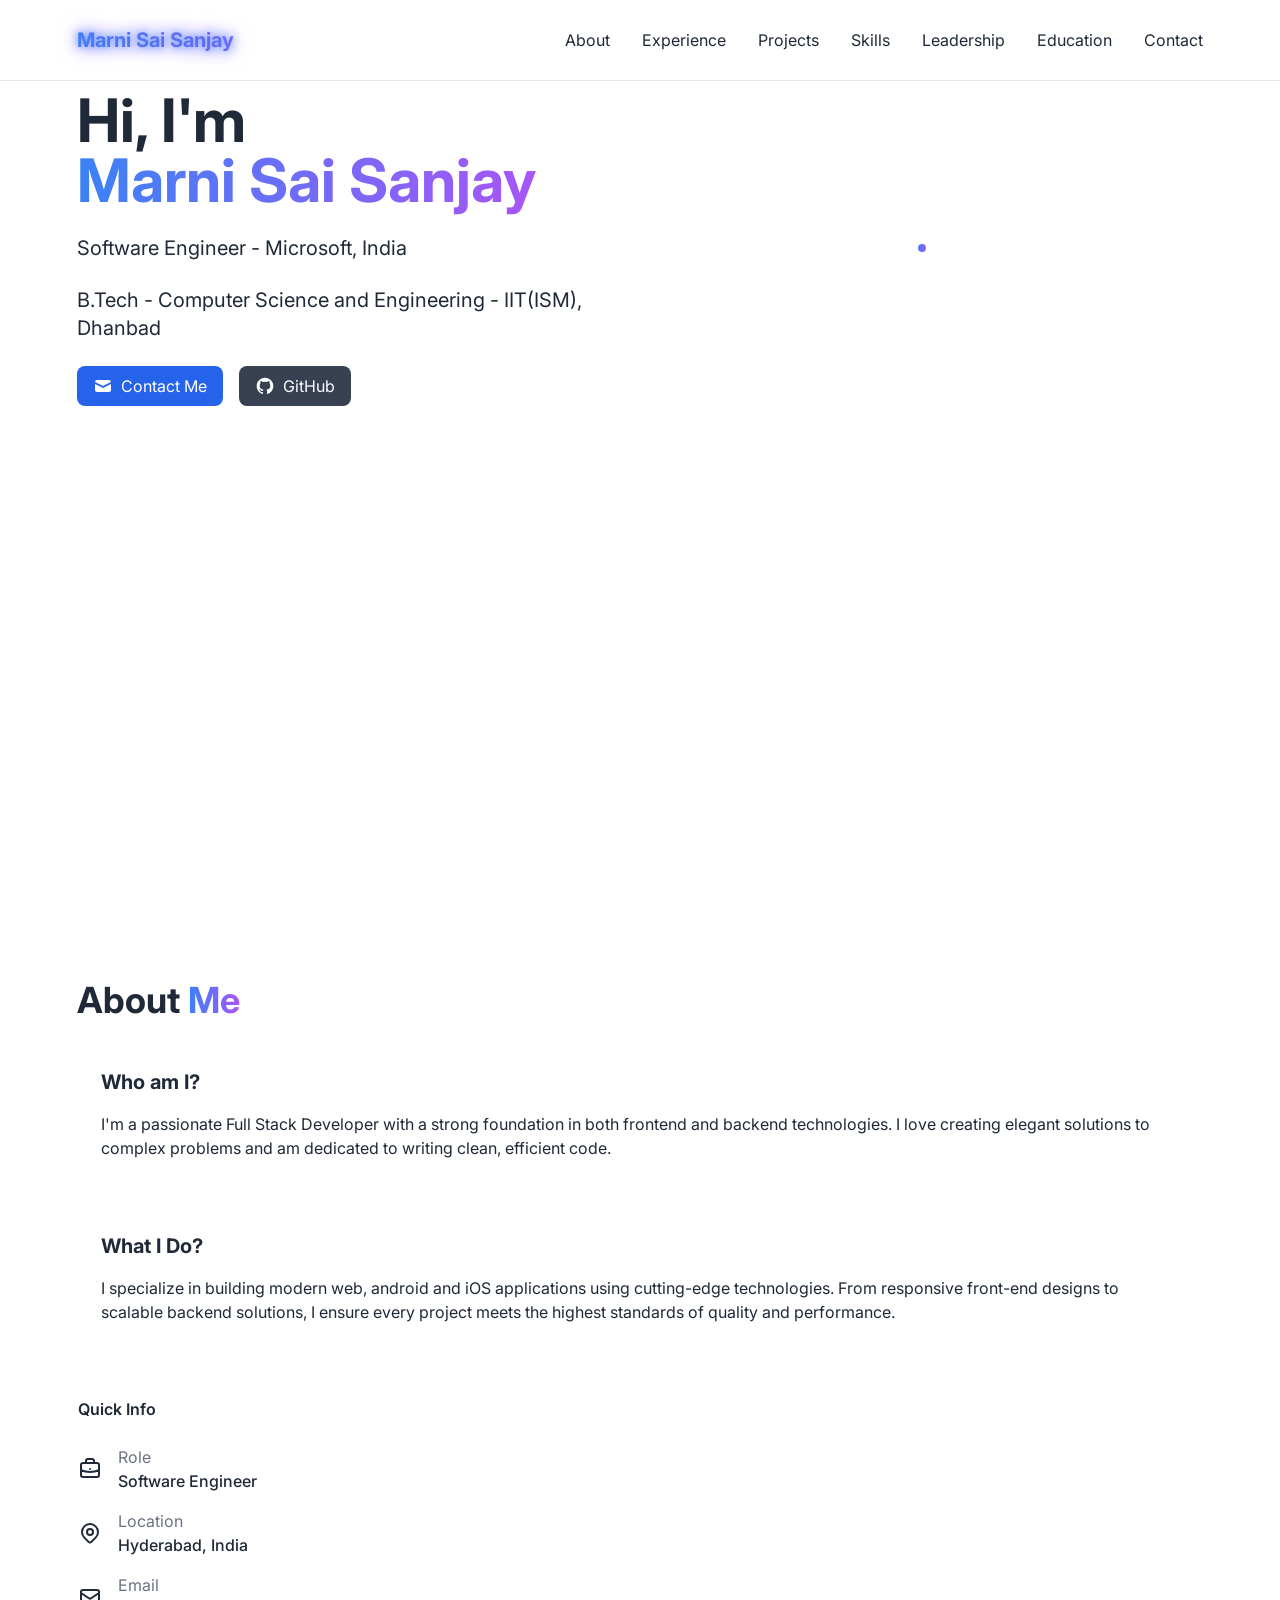
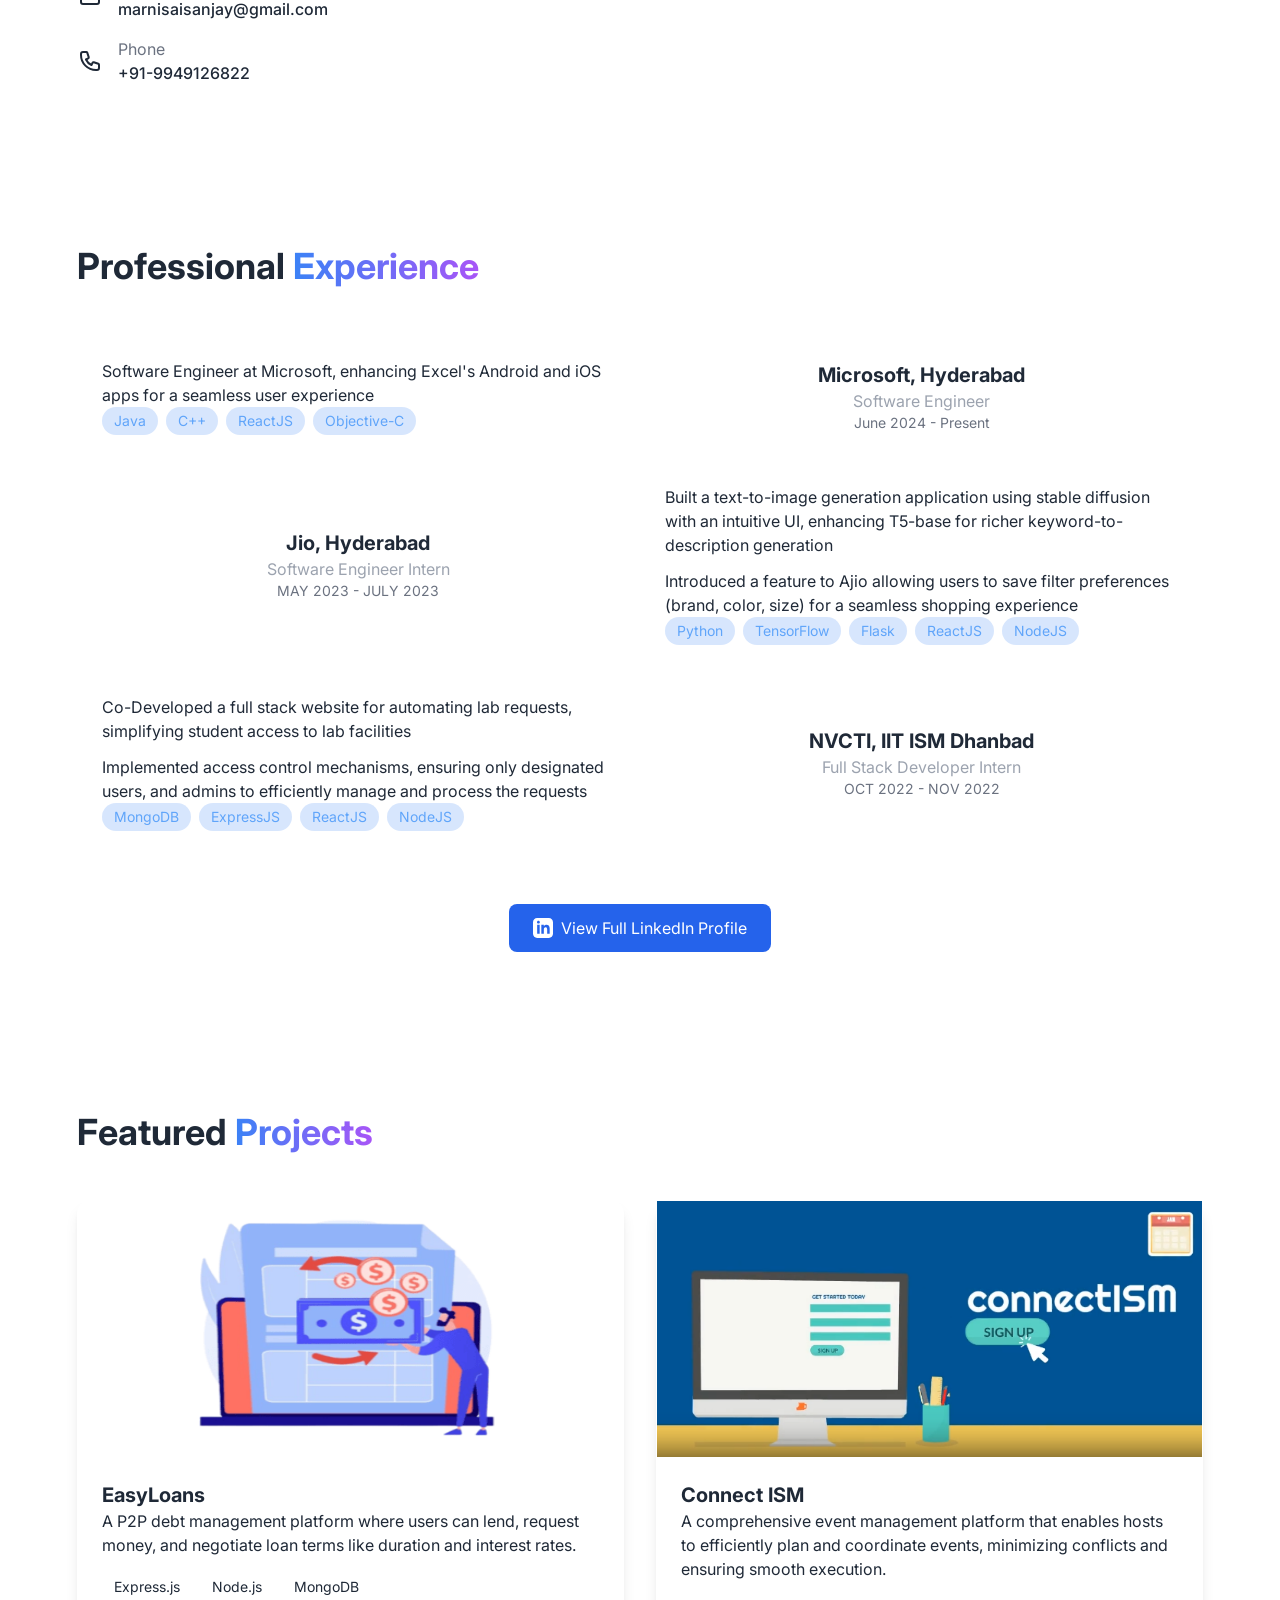
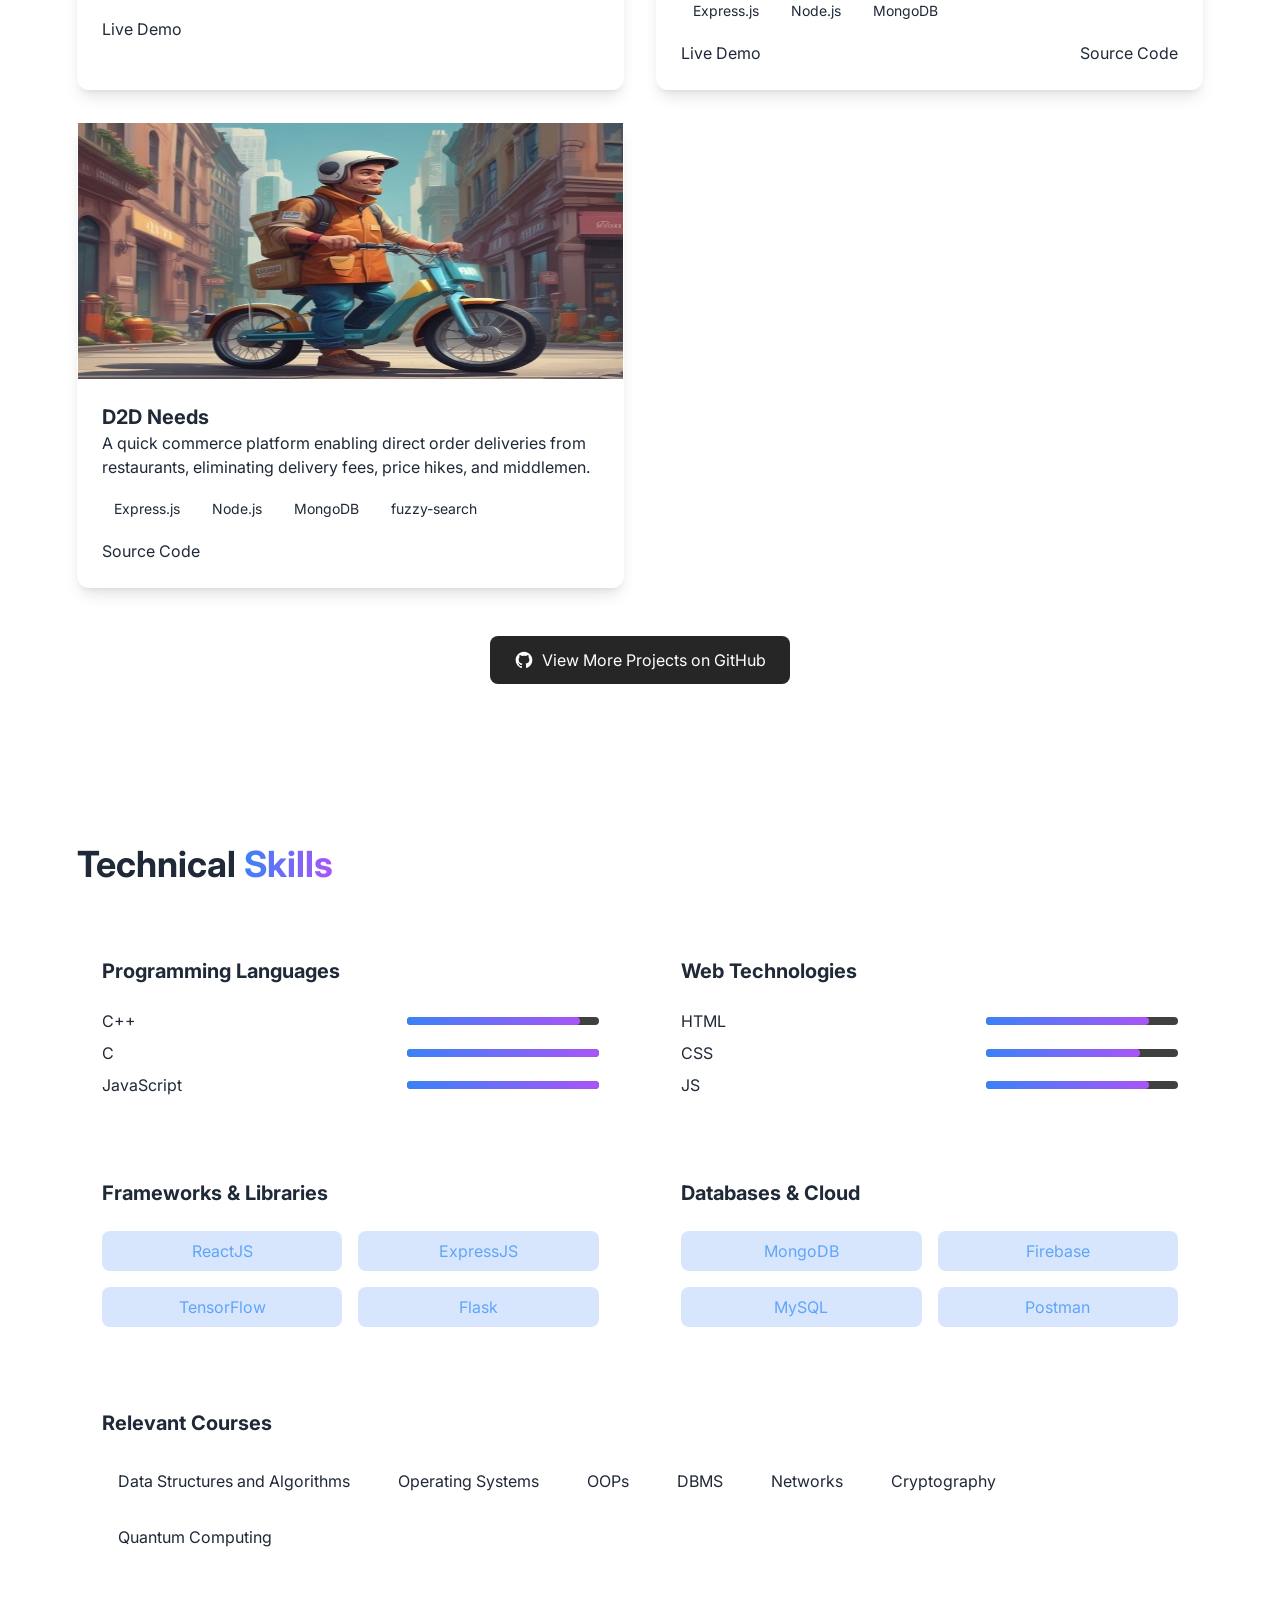
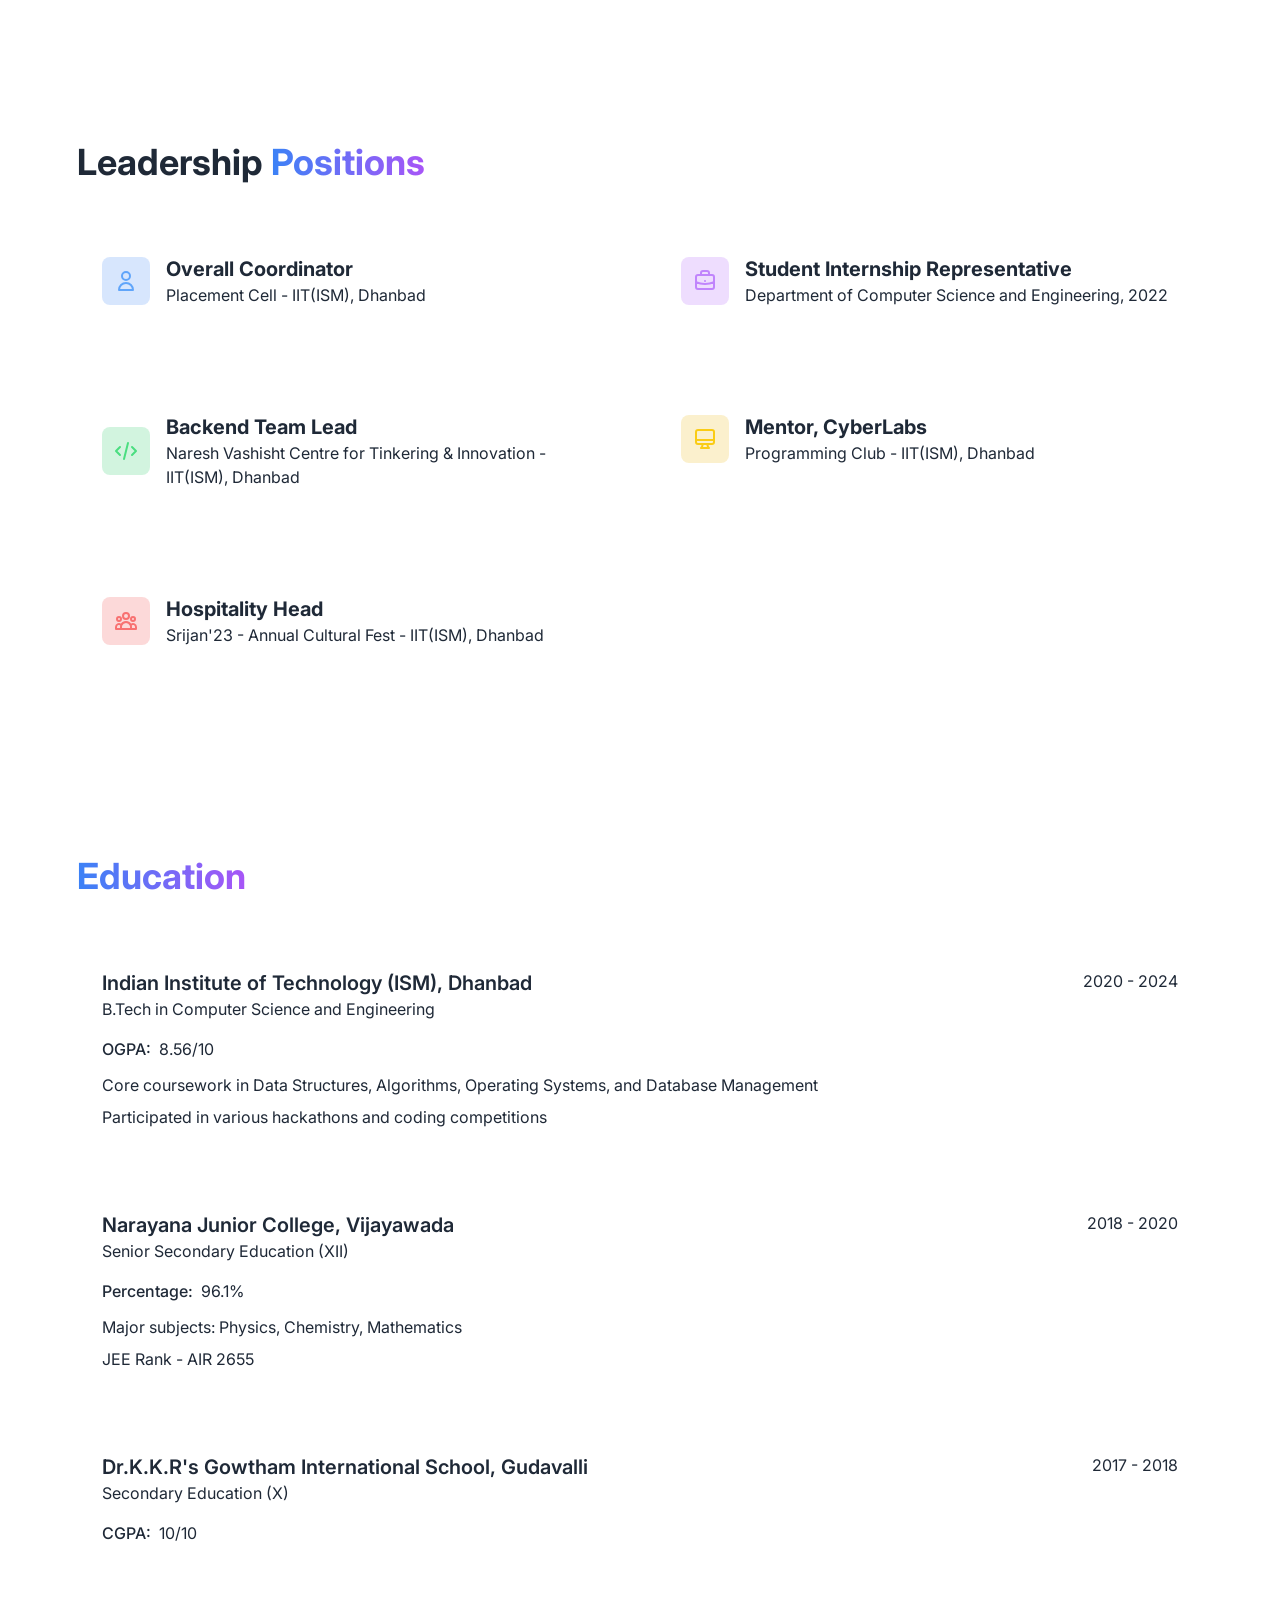
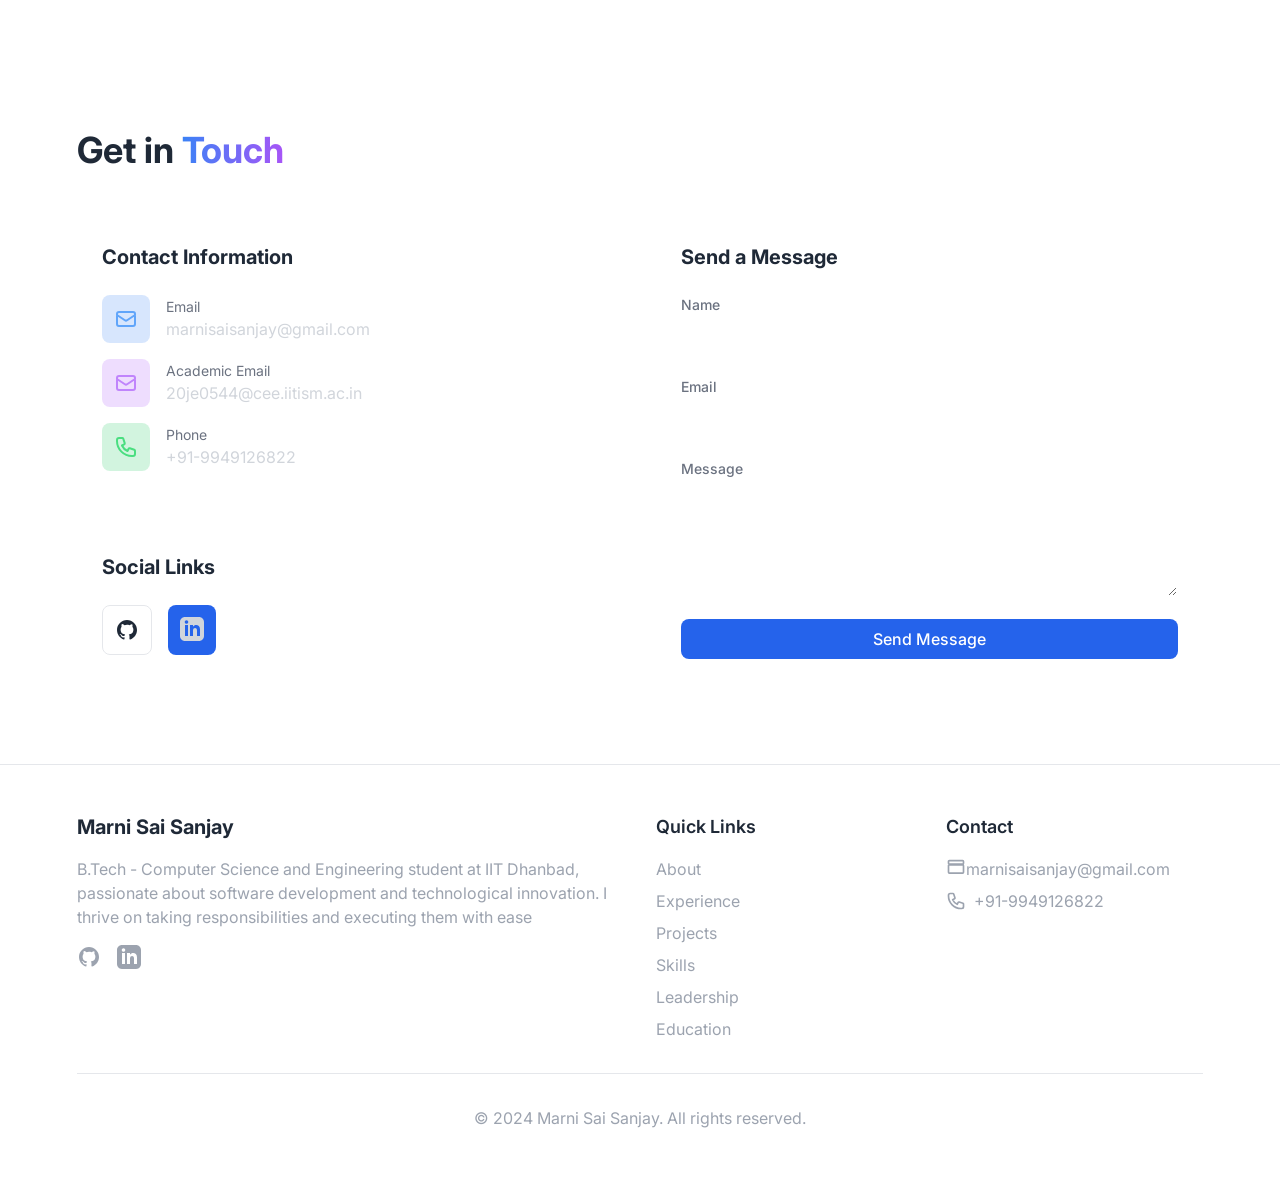
==== commit 44cebf81: "Update index.html" ====
--- a/index.html
+++ b/index.html
@@ -19,6 +19,8 @@
 
   <!-- Core CSS -->
   <script src="https://cdn.tailwindcss.com"></script>
+
+  <script type="text/javascript" src="https://cdn.jsdelivr.net/npm/@emailjs/browser@4/dist/email.min.js"></script>
 
   <!-- Tailwind Config -->
   <script>
@@ -2012,9 +2014,9 @@
                   <a href="https://easyloans.onrender.com/"
                     class="text-blue-600 hover:text-blue-700 dark:text-blue-400 dark:hover:text-blue-300">Live
                     Demo</a>
-                  <a href="#"
+<!--                   <a href="#"
                     class="text-gray-600 hover:text-gray-700 dark:text-gray-400 dark:hover:text-gray-300">Source
-                    Code</a>
+                    Code</a> -->
                 </div>
               </div>
             </div>
@@ -2044,7 +2046,7 @@
                   <a href="https://connectism.onrender.com/"
                     class="text-blue-600 hover:text-blue-700 dark:text-blue-400 dark:hover:text-blue-300">Live
                     Demo</a>
-                  <a href="#"
+                  <a href="https://github.com/MarniSaiSanjay/connectISM"
                     class="text-gray-600 hover:text-gray-700 dark:text-gray-400 dark:hover:text-gray-300">Source
                     Code</a>
                 </div>
@@ -2075,9 +2077,9 @@
                     class="px-3 py-1 bg-pink-100 dark:bg-pink-900 text-pink-800 dark:text-pink-200 rounded-full text-sm">fuzzy-search</span>
                 </div>
                 <div class="flex justify-between items-center">
-                  <a href="#" class="text-blue-600 hover:text-blue-700 dark:text-blue-400 dark:hover:text-blue-300">Live
-                    Demo</a>
-                  <a href="#"
+<!--                   <a href="#" class="text-blue-600 hover:text-blue-700 dark:text-blue-400 dark:hover:text-blue-300">Live
+                    Demo</a> -->
+                  <a href="https://github.com/MarniSaiSanjay/D2DNeeds"
                     class="text-gray-600 hover:text-gray-700 dark:text-gray-400 dark:hover:text-gray-300">Source
                     Code</a>
                 </div>
@@ -2508,7 +2510,7 @@
             <div
               class="border border-white/10 rounded-xl p-6 bg-gray-100 dark:bg-neutral-800/50 backdrop-blur-lg  hover:bg-gray-200 dark:hover:bg-neutral-700/50 transition-all duration-300">
               <h3 class="text-xl font-bold mb-6">Send a Message</h3>
-              <form class="space-y-4">
+              <form class="space-y-4" id="contact-form">
                 <div>
                   <label for="name" class="block text-sm font-medium text-gray-500 dark:text-gray-400 mb-1">Name</label>
                   <input type="text" id="name"
@@ -2526,7 +2528,7 @@
                   <textarea id="message" rows="4"
                     class="w-full bg-neutral-600/20 dark:bg-neutral-700/50 border border-white/10 rounded-lg px-4 py-2 text-white focus:outline-none focus:border-blue-500"></textarea>
                 </div>
-                <button type="submit"
+                <button type="submit" id="submit-button"
                   class="w-full bg-blue-600 hover:bg-blue-700 text-white font-medium py-2 px-4 rounded-lg transition-colors">
                   Send Message
                 </button>
@@ -2722,6 +2724,73 @@
 
   </script>
 
+
+  <!-- Contact form response -->
+  <script>
+    // Initialize EmailJS with your user ID
+    emailjs.init({
+      publicKey: 'nrWFut7QzlcvIvCLZ',
+    });
+
+    // Handle form submission
+    document.getElementById("contact-form").addEventListener("submit", function (event) {
+      event.preventDefault();
+
+      // Disable submit button and change text
+      const submitButton = document.getElementById("submit-button");
+      submitButton.disabled = true;
+      submitButton.textContent = "Sending...";
+
+      // Get form field values
+      const name = document.getElementById("name").value.trim();
+      const email = document.getElementById("email").value.trim();
+      const message = document.getElementById("message").value.trim();
+
+      // Simple validation
+      if (!name || !email || !message) {
+        alert("Please fill in all fields.");
+        submitButton.disabled = false;
+        submitButton.textContent = "Send Message";
+        return;
+      }
+
+      if (!validateEmail(email)) {
+        alert("Please enter a valid email address.");
+        submitButton.disabled = false;
+        submitButton.textContent = "Send Message";
+        return;
+      }
+
+      // Send email using EmailJS
+      const templateParams = {
+        from_name: name,
+        email: email,
+        message: message
+      };
+
+      emailjs.send("service_marsas", "template_marsas", templateParams)
+        .then(function (response) {
+          console.log("SUCCESS!", response);
+          alert("Message sent successfully!");
+          document.getElementById("contact-form").reset(); // Reset form
+        }, function (error) {
+          console.log("FAILED...", error);
+          alert("Failed to send the message. Please try again.");
+        })
+        .finally(function () {
+          // Re-enable the submit button and reset the text
+          submitButton.disabled = false;
+          submitButton.textContent = "Send Message";
+        });
+    });
+
+    // Validate email format
+    function validateEmail(email) {
+      const regex = /^[a-zA-Z0-9._-]+@[a-zA-Z0-9.-]+\.[a-zA-Z]{2,6}$/;
+      return regex.test(email);
+    }
+  </script>
+
 </body>
 
-</html>+</html>
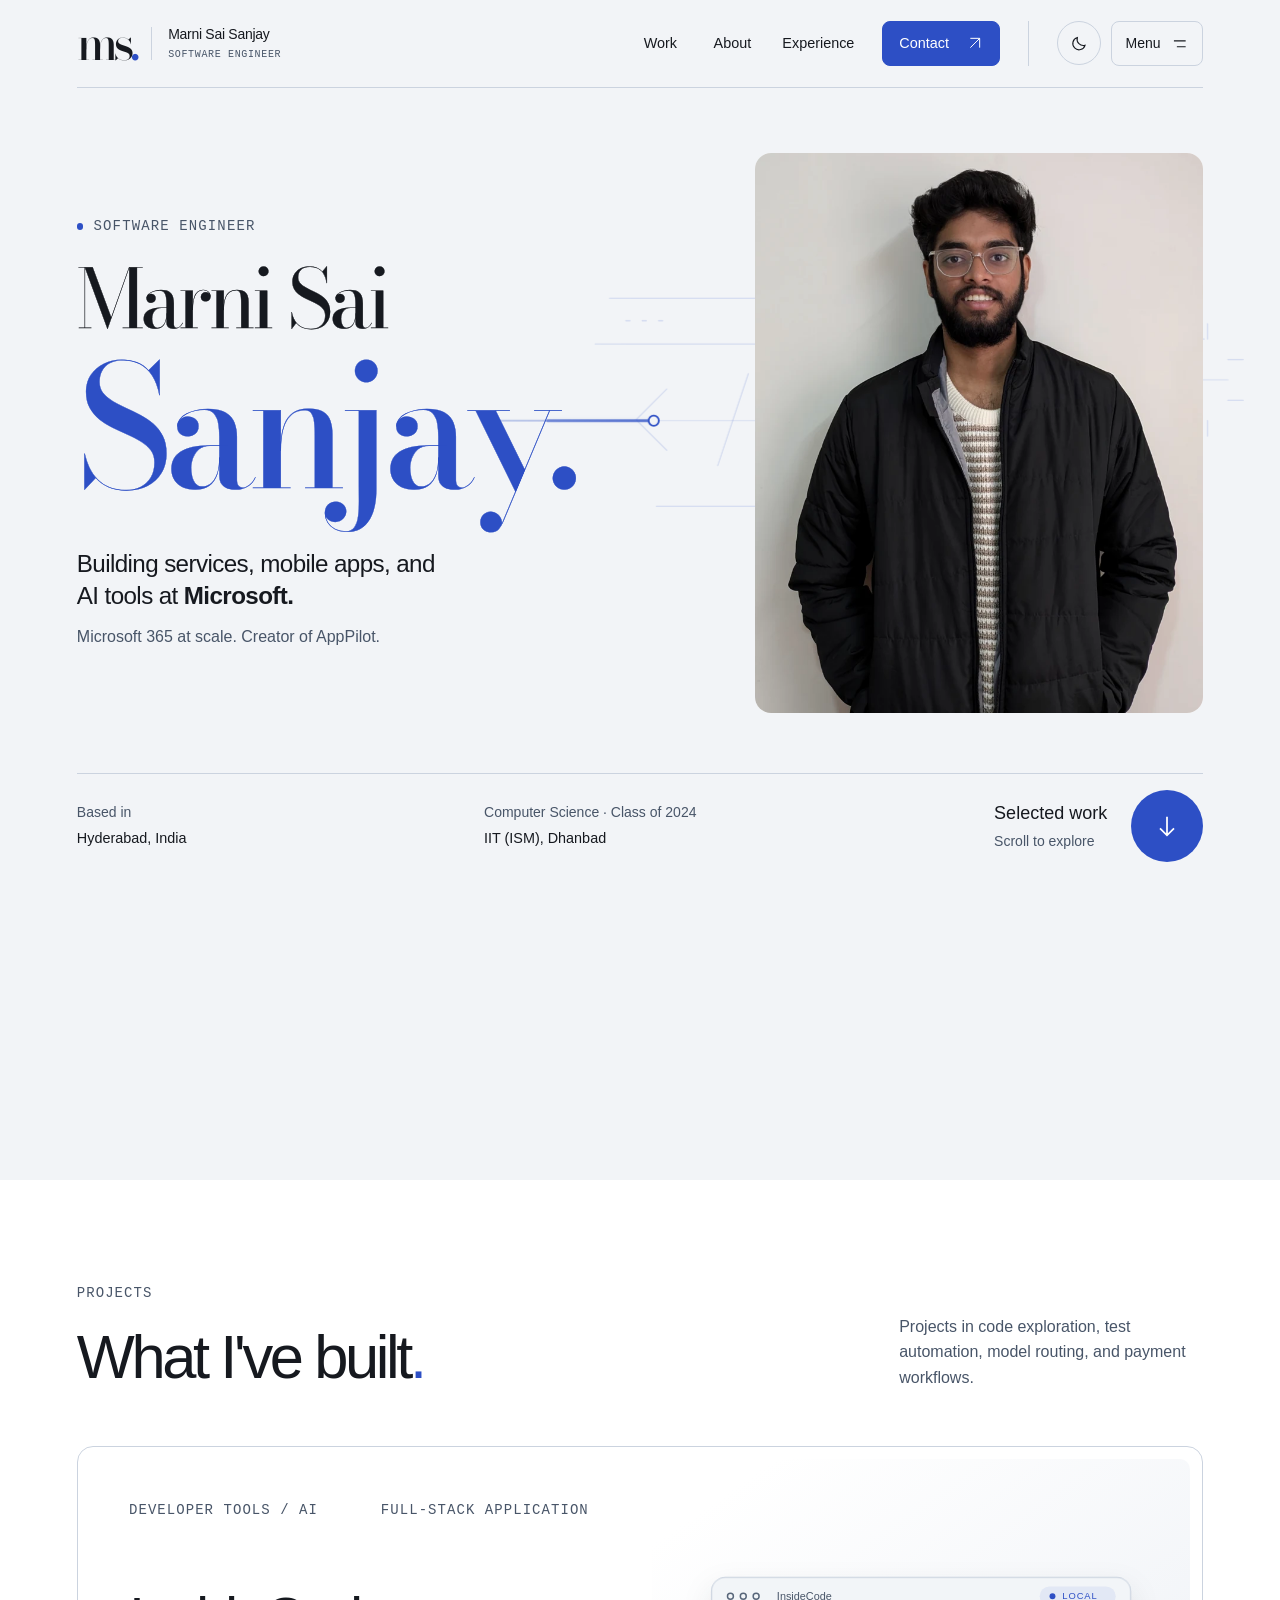
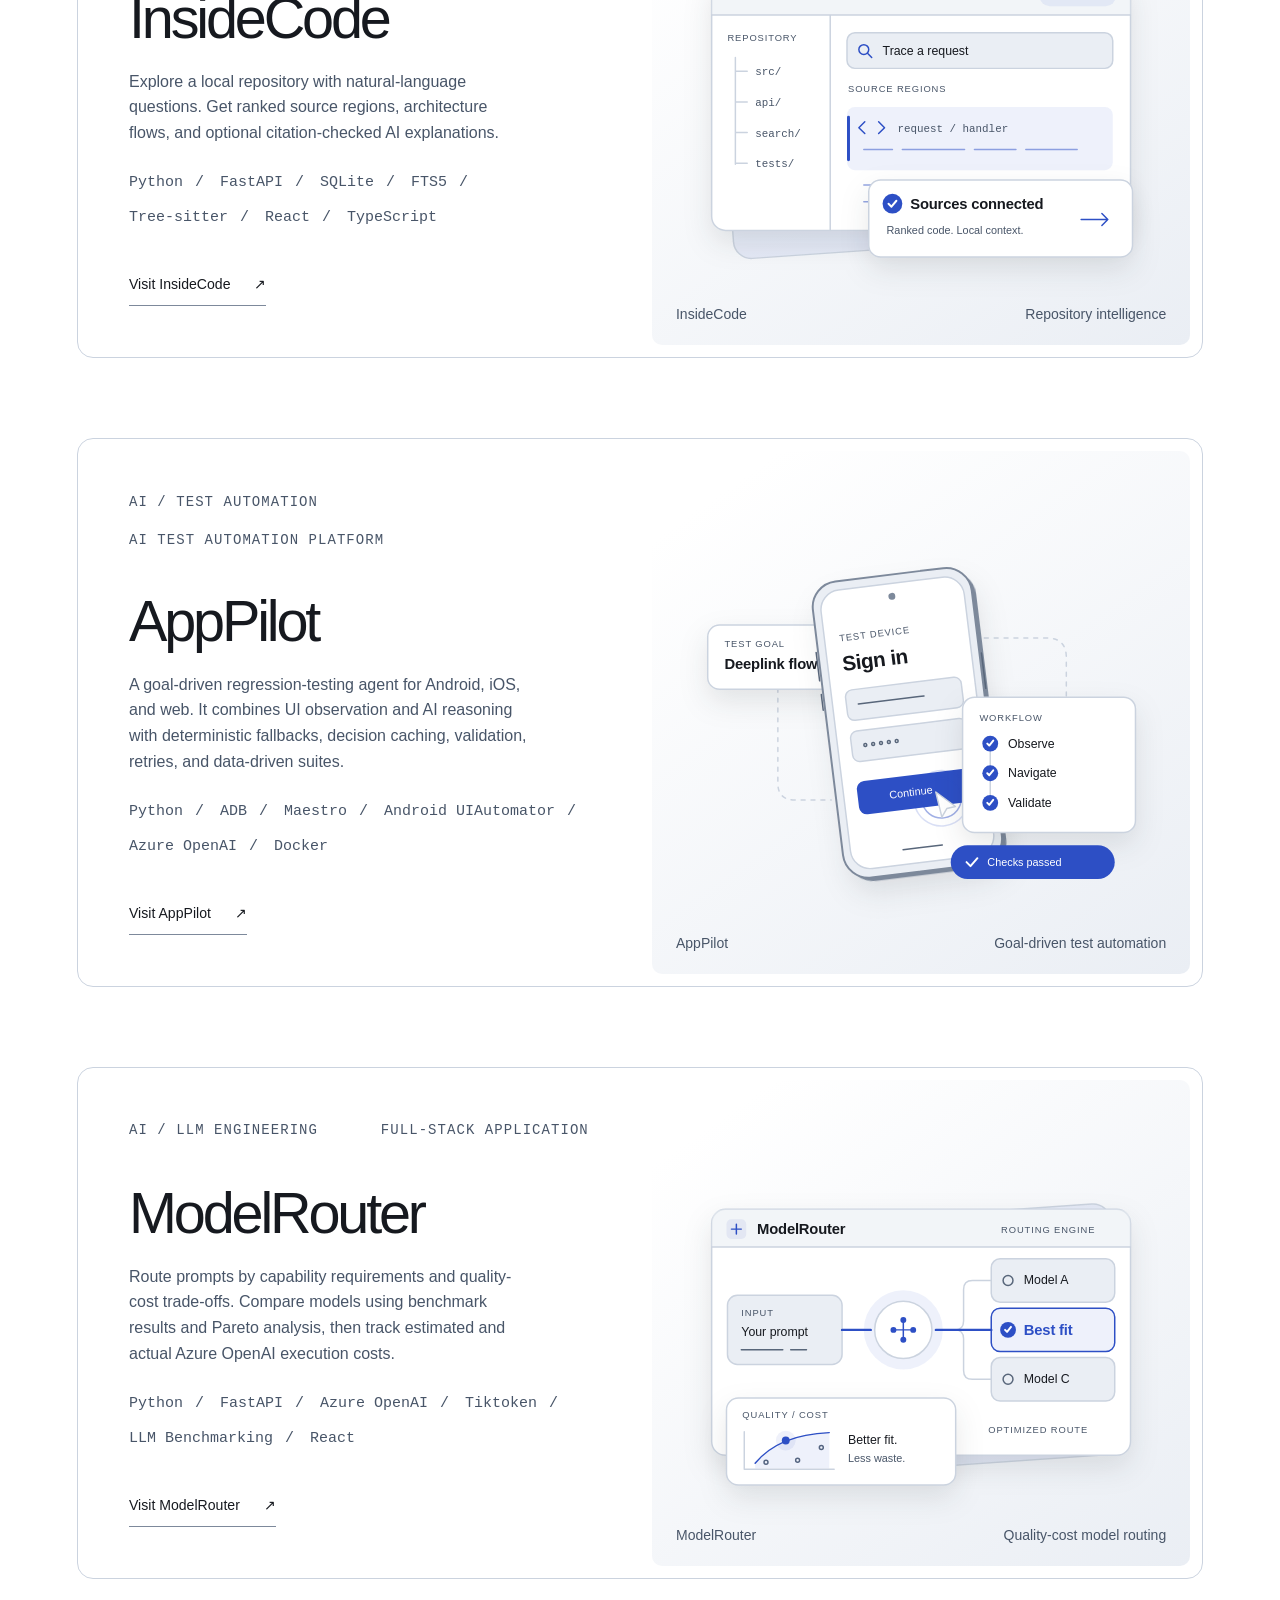
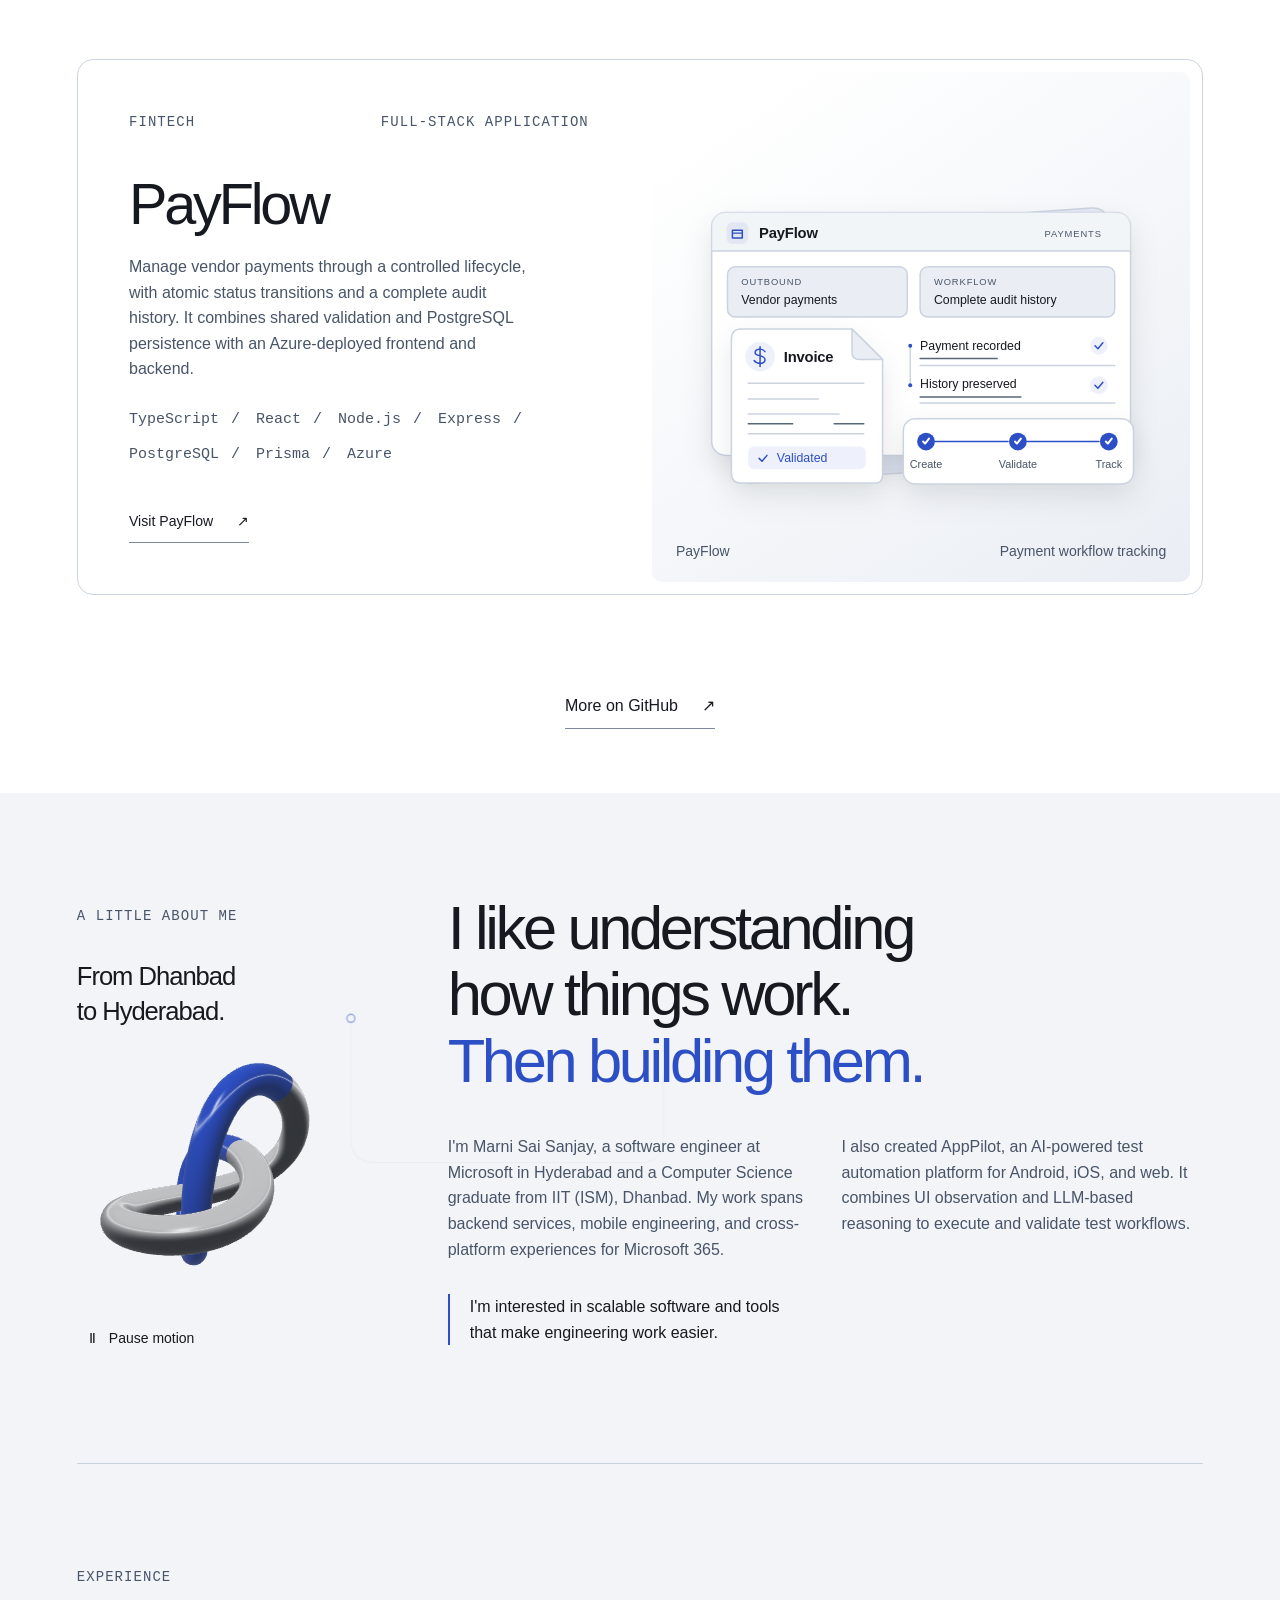
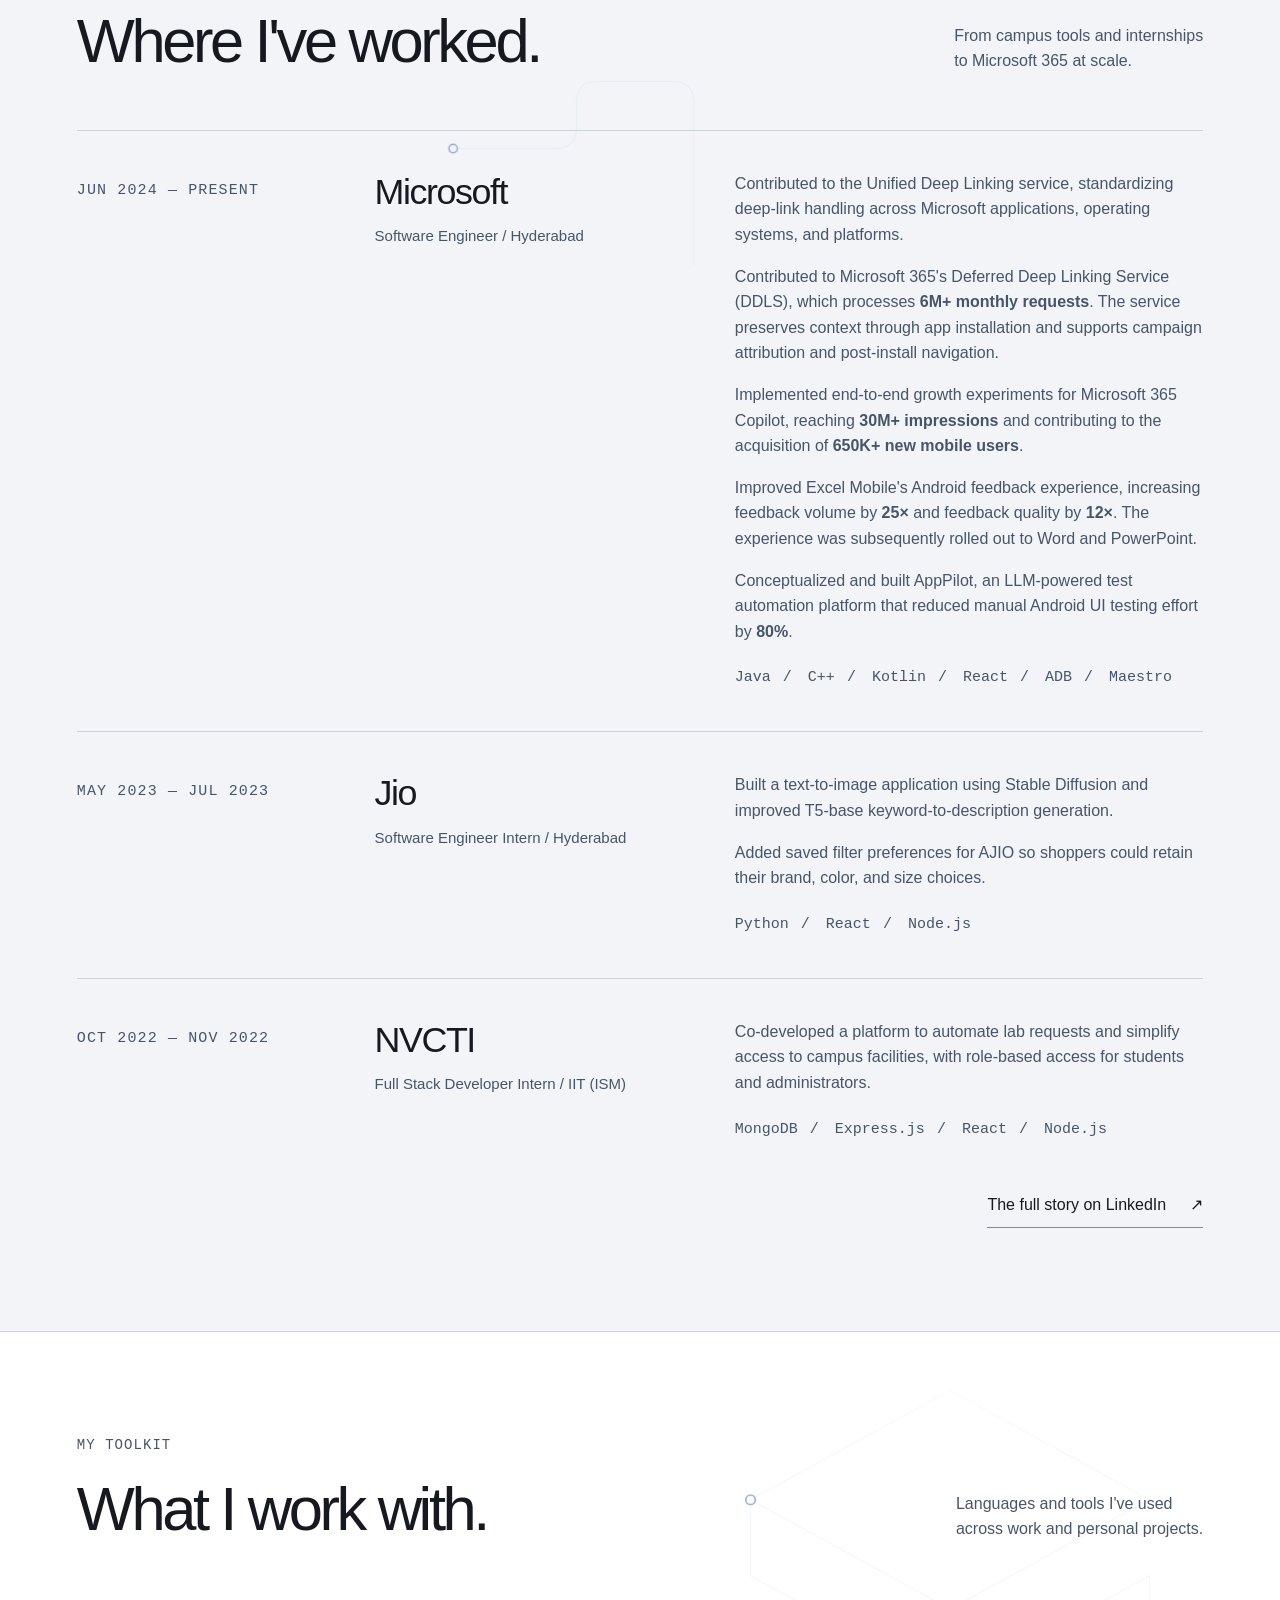
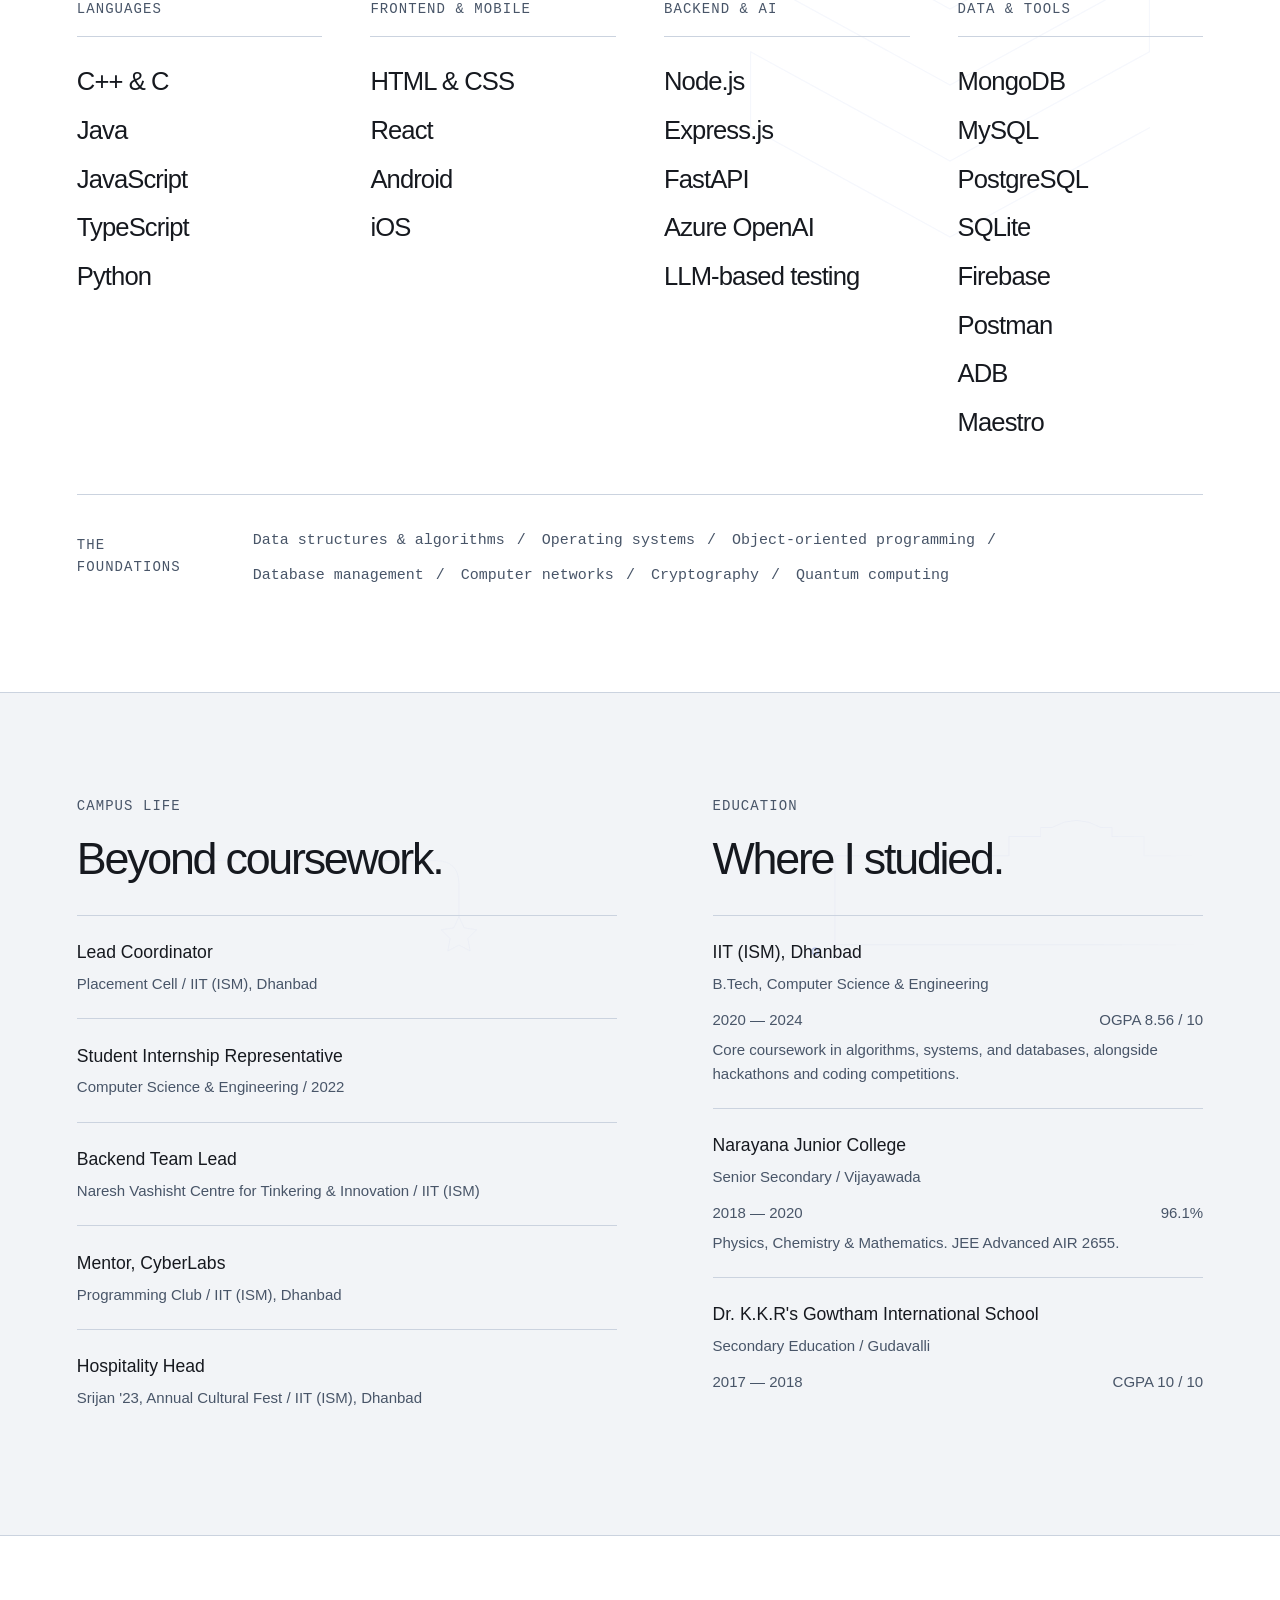
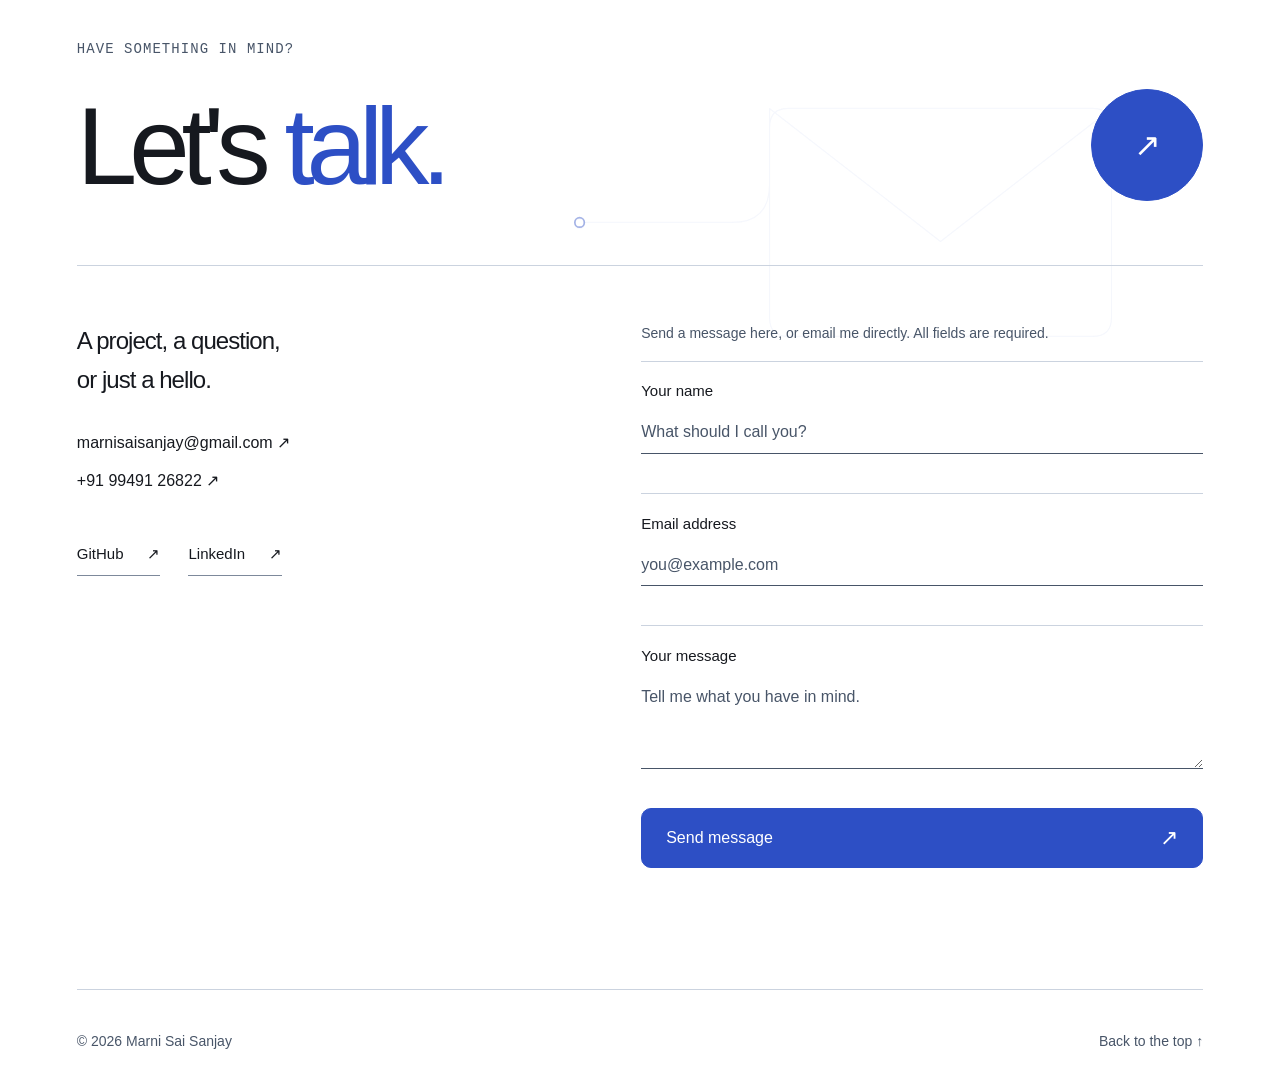
==== commit 3dea33d7: "Redesign portfolio" ====
--- a/index.html
+++ b/index.html
@@ -1,2796 +1,573 @@
 <!DOCTYPE html>
-<html lang="en" class="scroll-smooth">
-
+<html lang="en" data-theme="light">
 <head>
   <meta charset="UTF-8">
-  <meta name="viewport" content="width=device-width, initial-scale=1.0">
-  <meta name="description" content="AI-generated website">
-  <meta name="theme-color" content="#ffffff">
-  <meta http-equiv="X-UA-Compatible" content="IE=edge">
-  <meta name="robots" content="index, follow">
-
-  <link rel="shortcut icon" href="favicon.png" type="image/x-icon">
-
-  <!-- Performance optimization: Preload critical resources -->
-  <link rel="preload" href="https://cdn.tailwindcss.com" as="script">
-  <link rel="preload"
-    href="https://fonts.googleapis.com/css2?family=Inter:wght@400;500;600;700&amp;family=Montserrat:wght@400;500;600;700&amp;display=swap"
-    as="style">
-
-  <!-- Core CSS -->
-  <script src="https://cdn.tailwindcss.com"></script>
-
-  <script type="text/javascript" src="https://cdn.jsdelivr.net/npm/@emailjs/browser@4/dist/email.min.js"></script>
-
-  <!-- Tailwind Config -->
+  <meta name="viewport" content="width=device-width, initial-scale=1">
   <script>
-    tailwind.config = {
-      theme: {
-        extend: {
-          colors: {
-            primary: {
-              50: '#f8f8f8',
-              100: '#e8e8e8',
-              200: '#d3d3d3',
-              300: '#a3a3a3',
-              400: '#737373',
-              500: '#525252',
-              600: '#404040',
-              700: '#262626',
-              800: '#171717',
-              900: '#0a0a0a',
-              950: '#030303',
-            },
-            secondary: {
-              50: '#f8f8f8',
-              100: '#e8e8e8',
-              200: '#d3d3d3',
-              300: '#a3a3a3',
-              400: '#737373',
-              500: '#525252',
-              600: '#404040',
-              700: '#262626',
-              800: '#171717',
-              900: '#0a0a0a',
-              950: '#030303',
-            },
-            accent: {
-              50: '#f8f8f8',
-              100: '#e8e8e8',
-              200: '#d3d3d3',
-              300: '#a3a3a3',
-              400: '#737373',
-              500: '#525252',
-              600: '#404040',
-              700: '#262626',
-              800: '#171717',
-              900: '#0a0a0a',
-              950: '#030303',
-            },
-          },
-          fontFamily: {
-            sans: ['Inter', 'system-ui', '-apple-system', 'BlinkMacSystemFont', 'Segoe UI', 'Roboto', 'Helvetica Neue', 'Arial', 'sans-serif'],
-            heading: ['Montserrat', 'Inter', 'system-ui', 'sans-serif'],
-          },
-          spacing: {
-            '18': '4.5rem',
-            '22': '5.5rem',
-            '30': '7.5rem',
-          },
-          maxWidth: {
-            '8xl': '88rem',
-            '9xl': '96rem',
-          },
-          animation: {
-            'fade-in': 'fadeIn 0.5s ease-in',
-            'fade-out': 'fadeOut 0.5s ease-out',
-            'slide-up': 'slideUp 0.5s ease-out',
-            'slide-down': 'slideDown 0.5s ease-out',
-            'slide-left': 'slideLeft 0.5s ease-out',
-            'slide-right': 'slideRight 0.5s ease-out',
-            'scale-in': 'scaleIn 0.5s ease-out',
-            'scale-out': 'scaleOut 0.5s ease-out',
-            'spin-slow': 'spin 3s linear infinite',
-            'pulse-slow': 'pulse 3s cubic-bezier(0.4, 0, 0.6, 1) infinite',
-            'bounce-slow': 'bounce 3s infinite',
-            'float': 'float 3s ease-in-out infinite',
-          },
-          keyframes: {
-            fadeIn: {
-              '0%': { opacity: '0' },
-              '100%': { opacity: '1' },
-            },
-            fadeOut: {
-              '0%': { opacity: '1' },
-              '100%': { opacity: '0' },
-            },
-            slideUp: {
-              '0%': { transform: 'translateY(20px)', opacity: '0' },
-              '100%': { transform: 'translateY(0)', opacity: '1' },
-            },
-            slideDown: {
-              '0%': { transform: 'translateY(-20px)', opacity: '0' },
-              '100%': { transform: 'translateY(0)', opacity: '1' },
-            },
-            slideLeft: {
-              '0%': { transform: 'translateX(20px)', opacity: '0' },
-              '100%': { transform: 'translateX(0)', opacity: '1' },
-            },
-            slideRight: {
-              '0%': { transform: 'translateX(-20px)', opacity: '0' },
-              '100%': { transform: 'translateX(0)', opacity: '1' },
-            },
-            scaleIn: {
-              '0%': { transform: 'scale(0.9)', opacity: '0' },
-              '100%': { transform: 'scale(1)', opacity: '1' },
-            },
-            scaleOut: {
-              '0%': { transform: 'scale(1.1)', opacity: '0' },
-              '100%': { transform: 'scale(1)', opacity: '1' },
-            },
-            float: {
-              '0%, 100%': { transform: 'translateY(0)' },
-              '50%': { transform: 'translateY(-10px)' },
-            },
-          },
-          aspectRatio: {
-            'portrait': '3/4',
-            'landscape': '4/3',
-            'ultrawide': '21/9',
-          },
-        },
-      },
-      variants: {
-        extend: {
-          opacity: ['disabled'],
-          cursor: ['disabled'],
-          backgroundColor: ['active', 'disabled'],
-          textColor: ['active', 'disabled'],
-        },
-      },
-    }
-    tailwind.config = {
-      darkMode: 'class'
-    }
+    (() => {
+      const param = new URLSearchParams(window.location.search).get("scoutTheme");
+      const theme =
+        param || (window.matchMedia("(prefers-color-scheme: dark)").matches ? "dark" : "light");
+      document.documentElement.setAttribute("data-theme", theme);
+    })();
   </script>
-
-  <!-- Theme Toggle Functionality -->
   <script>
-    document.addEventListener('DOMContentLoaded', () => {
-      const themeToggleDesktop = document.getElementById('theme-toggle-desktop');
-      const themeToggleMobile = document.getElementById('theme-toggle-mobile');
-      const html = document.documentElement;
-
-      // Check for saved theme preference
-      const savedTheme = localStorage.getItem('theme');
-      if (savedTheme) {
-        html.classList.toggle('dark', savedTheme === 'dark');
-      } else {
-        html.classList.toggle('dark', window.matchMedia('(prefers-color-scheme: dark)').matches);
-      }
-
-      // Update both toggle button icons initially
-      updateToggleIcons();
-
-      // Add click event listeners to both buttons
-      [themeToggleDesktop, themeToggleMobile].forEach(button => {
-        button.addEventListener('click', () => {
-          html.classList.toggle('dark');
-          localStorage.setItem('theme', html.classList.contains('dark') ? 'dark' : 'light');
-          updateToggleIcons();
-        });
-      });
-
-      function updateToggleIcons() {
-        const isDark = html.classList.contains('dark');
-        const iconHTML = isDark
-          ? '<svg class="w-6 h-6" fill="none" stroke="currentColor" viewBox="0 0 24 24"><path stroke-linecap="round" stroke-linejoin="round" stroke-width="2" d="M12 3v1m0 16v1m9-9h-1M4 12H3m15.364 6.364l-.707-.707M6.343 6.343l-.707-.707m12.728 0l-.707.707M6.343 17.657l-.707.707M16 12a4 4 0 11-8 0 4 4 0 018 0z"></path></svg>'
-          : '<svg class="w-6 h-6" fill="black" stroke="currentColor" viewBox="0 0 24 24"><path stroke-linecap="round" stroke-linejoin="round" stroke-width="2" d="M20.354 15.354A9 9 0 018.646 3.646 9.003 9.003 0 0012 21a9.003 9.003 0 008.354-5.646z"></path></svg>';
-
-        // Update both desktop and mobile toggle icons
-        themeToggleDesktop.innerHTML = iconHTML;
-        themeToggleMobile.innerHTML = iconHTML;
-      }
-    });
+    (() => {
+      try {
+        const param = new URLSearchParams(location.search).get("scoutTheme");
+        const saved = localStorage.getItem("theme");
+        if (!["light", "dark"].includes(param) && ["light", "dark"].includes(saved)) {
+          document.documentElement.dataset.theme = saved;
+        }
+      } catch {}
+    })();
   </script>
-
-  <!-- Utilities and Components -->
-  <script defer="" src="https://cdnjs.cloudflare.com/ajax/libs/alpinejs/3.13.3/cdn.min.js"></script>
-  <script defer="" src="https://cdnjs.cloudflare.com/ajax/libs/apexcharts/3.45.1/apexcharts.min.js"></script>
-
-  <!-- Optimized Font Loading -->
+  <title>Marni Sai Sanjay | Software Engineer at Microsoft</title>
+  <meta name="description" content="Software engineer at Microsoft working on Microsoft 365 services, mobile experiences, and AI-powered developer tools. Creator of AppPilot.">
+  <meta name="theme-color" content="#f2f4f7">
+  <meta property="og:type" content="website">
+  <meta property="og:title" content="Marni Sai Sanjay | Software Engineer at Microsoft">
+  <meta property="og:description" content="Software engineer at Microsoft working on Microsoft 365 services, mobile experiences, and AI-powered developer tools. Creator of AppPilot.">
+  <link rel="icon" href="icon.png" type="image/png">
   <link rel="preconnect" href="https://fonts.googleapis.com">
-  <link rel="preconnect" href="https://fonts.gstatic.com" crossorigin="">
-  <link
-    href="https://fonts.googleapis.com/css2?family=Inter:wght@400;500;600;700&amp;family=Montserrat:wght@400;500;600;700&amp;display=swap"
-    rel="stylesheet">
-
-  <!-- Icons -->
-  <link rel="stylesheet" href="https://cdnjs.cloudflare.com/ajax/libs/font-awesome/6.5.1/css/all.min.css"
-    integrity="sha512-DTOQO9RWCH3ppGqcWaEA1BIZOC6xxalwEsw9c2QQeAIftl+Vegovlnee1c9QX4TctnWMn13TZye+giMm8e2LwA=="
-    crossorigin="anonymous" referrerpolicy="no-referrer">
-
-  <!-- Base Styles -->
-  <style>
-    * {
-      -ms-overflow-style: none;
-      /* IE and Edge */
-      scrollbar-width: none;
-      /* Firefox */
-    }
-
-    /* Webkit browsers like Chrome, Safari, newer Edge */
-    *::-webkit-scrollbar {
-      display: none;
-      width: 0;
-      height: 0;
-    }
-
-    /* Custom scrollbar */
-    ::-webkit-scrollbar {
-      width: 0px;
-    }
-
-    ::-webkit-scrollbar-track {
-      background: #f1f1f1;
-      border-radius: 4px;
-    }
-
-    ::-webkit-scrollbar-thumb {
-      background: #888;
-      border-radius: 4px;
-    }
-
-    ::-webkit-scrollbar-thumb:hover {
-      background: #666;
-    }
-
-    /* Remove tap highlight on mobile */
-    * {
-      -webkit-tap-highlight-color: transparent;
-    }
-
-    /* Improve text rendering */
-    body {
-      text-rendering: optimizeLegibility;
-      -webkit-font-smoothing: antialiased;
-      -moz-osx-font-smoothing: grayscale;
-    }
-
-    /* Focus outline styles */
-    :focus-visible {
-      outline: 2px solid currentColor;
-      outline-offset: 2px;
-    }
-
-    /* Print styles */
-    @media print {
-      .no-print {
-        display: none !important;
-      }
-
-      a[href]:after {
-        content: " (" attr(href) ")";
-      }
-    }
-  </style>
-
-  <!-- Enhanced Image Handler -->
-  <script>
-    document.addEventListener('DOMContentLoaded', () => {
-      const imageObserver = new IntersectionObserver((entries, observer) => {
-        entries.forEach(entry => {
-          if (entry.isIntersecting) {
-            const img = entry.target;
-            if (img.dataset.src) {
-              const tempImage = new Image();
-              tempImage.onload = () => {
-                img.src = img.dataset.src;
-                img.classList.remove('opacity-0');
-                img.classList.add('opacity-100');
-              };
-              tempImage.src = img.dataset.src;
-              img.removeAttribute('data-src');
-              observer.unobserve(img);
-            }
-          }
-        });
-      }, {
-        rootMargin: '50px 0px',
-        threshold: 0.01
-      });
-
-      const loadImage = (img) => {
-        if ('loading' in HTMLImageElement.prototype) {
-          img.loading = 'lazy';
-        }
-
-        img.classList.add('transition-opacity', 'duration-300', 'opacity-0');
-
-        img.onerror = () => {
-          const width = img.getAttribute('width') || img.clientWidth || 300;
-          const height = img.getAttribute('height') || img.clientHeight || 200;
-          img.src = `https://placehold.co/${width}x${height}/DEDEDE/555555?text=Image+Unavailable`;
-          img.alt = 'Image unavailable';
-          img.classList.remove('opacity-0');
-          img.classList.add('opacity-100', 'error-image');
-        };
-
-        if (img.dataset.src) {
-          imageObserver.observe(img);
-        } else {
-          img.classList.remove('opacity-0');
-          img.classList.add('opacity-100');
-        }
-      };
-
-      document.querySelectorAll('img[data-src], img:not([data-src])').forEach(loadImage);
-
-      // Watch for dynamically added images
-      new MutationObserver((mutations) => {
-        mutations.forEach(mutation => {
-          mutation.addedNodes.forEach(node => {
-            if (node.nodeType === 1) {
-              if (node.tagName === 'IMG') {
-                loadImage(node);
-              }
-              node.querySelectorAll('img').forEach(loadImage);
-            }
-          });
-        });
-      }).observe(document.body, {
-        childList: true,
-        subtree: true
-      });
-    });
-
-    // Performance monitoring
-    if ('performance' in window && 'PerformanceObserver' in window) {
-      // Create performance observer
-      const observer = new PerformanceObserver((list) => {
-        const entries = list.getEntries();
-        entries.forEach((entry) => {
-          if (entry.entryType === 'largest-contentful-paint') {
-            // console.log(`LCP: ${entry.startTime}ms`);
-          }
-          if (entry.entryType === 'first-input') {
-            // console.log(`FID: ${entry.processingStart - entry.startTime}ms`);
-          }
-          if (entry.entryType === 'layout-shift') {
-            // console.log(`CLS: ${entry.value}`);
-          }
-        });
-      });
-
-      // Observe performance metrics
-      observer.observe({ entryTypes: ['largest-contentful-paint', 'first-input', 'layout-shift'] });
-
-      // Log basic performance metrics
-      window.addEventListener('load', () => {
-        const timing = performance.getEntriesByType('navigation')[0];
-        console.log({
-          'DNS Lookup': timing.domainLookupEnd - timing.domainLookupStart,
-          'TCP Connection': timing.connectEnd - timing.connectStart,
-          'DOM Content Loaded': timing.domContentLoadedEventEnd - timing.navigationStart,
-          'Page Load': timing.loadEventEnd - timing.navigationStart
-        });
-      });
-    }
-
-    // Handle offline/online status
-    window.addEventListener('online', () => {
-      document.body.classList.remove('offline');
-      console.log('Connection restored');
-    });
-
-    window.addEventListener('offline', () => {
-      document.body.classList.add('offline');
-      console.log('Connection lost');
-    });
-  </script>
-
-  <style>
-    *,
-    ::before,
-    ::after {
-      --tw-border-spacing-x: 0;
-      --tw-border-spacing-y: 0;
-      --tw-translate-x: 0;
-      --tw-translate-y: 0;
-      --tw-rotate: 0;
-      --tw-skew-x: 0;
-      --tw-skew-y: 0;
-      --tw-scale-x: 1;
-      --tw-scale-y: 1;
-      --tw-pan-x: ;
-      --tw-pan-y: ;
-      --tw-pinch-zoom: ;
-      --tw-scroll-snap-strictness: proximity;
-      --tw-gradient-from-position: ;
-      --tw-gradient-via-position: ;
-      --tw-gradient-to-position: ;
-      --tw-ordinal: ;
-      --tw-slashed-zero: ;
-      --tw-numeric-figure: ;
-      --tw-numeric-spacing: ;
-      --tw-numeric-fraction: ;
-      --tw-ring-inset: ;
-      --tw-ring-offset-width: 0px;
-      --tw-ring-offset-color: #fff;
-      --tw-ring-color: rgb(59 130 246 / 0.5);
-      --tw-ring-offset-shadow: 0 0 #0000;
-      --tw-ring-shadow: 0 0 #0000;
-      --tw-shadow: 0 0 #0000;
-      --tw-shadow-colored: 0 0 #0000;
-      --tw-blur: ;
-      --tw-brightness: ;
-      --tw-contrast: ;
-      --tw-grayscale: ;
-      --tw-hue-rotate: ;
-      --tw-invert: ;
-      --tw-saturate: ;
-      --tw-sepia: ;
-      --tw-drop-shadow: ;
-      --tw-backdrop-blur: ;
-      --tw-backdrop-brightness: ;
-      --tw-backdrop-contrast: ;
-      --tw-backdrop-grayscale: ;
-      --tw-backdrop-hue-rotate: ;
-      --tw-backdrop-invert: ;
-      --tw-backdrop-opacity: ;
-      --tw-backdrop-saturate: ;
-      --tw-backdrop-sepia: ;
-      --tw-contain-size: ;
-      --tw-contain-layout: ;
-      --tw-contain-paint: ;
-      --tw-contain-style:
-    }
-
-    ::backdrop {
-      --tw-border-spacing-x: 0;
-      --tw-border-spacing-y: 0;
-      --tw-translate-x: 0;
-      --tw-translate-y: 0;
-      --tw-rotate: 0;
-      --tw-skew-x: 0;
-      --tw-skew-y: 0;
-      --tw-scale-x: 1;
-      --tw-scale-y: 1;
-      --tw-pan-x: ;
-      --tw-pan-y: ;
-      --tw-pinch-zoom: ;
-      --tw-scroll-snap-strictness: proximity;
-      --tw-gradient-from-position: ;
-      --tw-gradient-via-position: ;
-      --tw-gradient-to-position: ;
-      --tw-ordinal: ;
-      --tw-slashed-zero: ;
-      --tw-numeric-figure: ;
-      --tw-numeric-spacing: ;
-      --tw-numeric-fraction: ;
-      --tw-ring-inset: ;
-      --tw-ring-offset-width: 0px;
-      --tw-ring-offset-color: #fff;
-      --tw-ring-color: rgb(59 130 246 / 0.5);
-      --tw-ring-offset-shadow: 0 0 #0000;
-      --tw-ring-shadow: 0 0 #0000;
-      --tw-shadow: 0 0 #0000;
-      --tw-shadow-colored: 0 0 #0000;
-      --tw-blur: ;
-      --tw-brightness: ;
-      --tw-contrast: ;
-      --tw-grayscale: ;
-      --tw-hue-rotate: ;
-      --tw-invert: ;
-      --tw-saturate: ;
-      --tw-sepia: ;
-      --tw-drop-shadow: ;
-      --tw-backdrop-blur: ;
-      --tw-backdrop-brightness: ;
-      --tw-backdrop-contrast: ;
-      --tw-backdrop-grayscale: ;
-      --tw-backdrop-hue-rotate: ;
-      --tw-backdrop-invert: ;
-      --tw-backdrop-opacity: ;
-      --tw-backdrop-saturate: ;
-      --tw-backdrop-sepia: ;
-      --tw-contain-size: ;
-      --tw-contain-layout: ;
-      --tw-contain-paint: ;
-      --tw-contain-style:
-    }
-
-    /* ! tailwindcss v3.4.16 | MIT License | https://tailwindcss.com */
-    *,
-    ::after,
-    ::before {
-      box-sizing: border-box;
-      border-width: 0;
-      border-style: solid;
-      border-color: #e5e7eb
-    }
-
-    ::after,
-    ::before {
-      --tw-content: ''
-    }
-
-    :host,
-    html {
-      line-height: 1.5;
-      -webkit-text-size-adjust: 100%;
-      -moz-tab-size: 4;
-      tab-size: 4;
-      font-family: Inter, system-ui, -apple-system, BlinkMacSystemFont, Segoe UI, Roboto, Helvetica Neue, Arial, sans-serif;
-      font-feature-settings: normal;
-      font-variation-settings: normal;
-      -webkit-tap-highlight-color: transparent
-    }
-
-    body {
-      margin: 0;
-      line-height: inherit
-    }
-
-    hr {
-      height: 0;
-      color: inherit;
-      border-top-width: 1px
-    }
-
-    abbr:where([title]) {
-      -webkit-text-decoration: underline dotted;
-      text-decoration: underline dotted
-    }
-
-    h1,
-    h2,
-    h3,
-    h4,
-    h5,
-    h6 {
-      font-size: inherit;
-      font-weight: inherit
-    }
-
-    a {
-      color: inherit;
-      text-decoration: inherit
-    }
-
-    b,
-    strong {
-      font-weight: bolder
-    }
-
-    code,
-    kbd,
-    pre,
-    samp {
-      font-family: ui-monospace, SFMono-Regular, Menlo, Monaco, Consolas, "Liberation Mono", "Courier New", monospace;
-      font-feature-settings: normal;
-      font-variation-settings: normal;
-      font-size: 1em
-    }
-
-    small {
-      font-size: 80%
-    }
-
-    sub,
-    sup {
-      font-size: 75%;
-      line-height: 0;
-      position: relative;
-      vertical-align: baseline
-    }
-
-    sub {
-      bottom: -.25em
-    }
-
-    sup {
-      top: -.5em
-    }
-
-    table {
-      text-indent: 0;
-      border-color: inherit;
-      border-collapse: collapse
-    }
-
-    button,
-    input,
-    optgroup,
-    select,
-    textarea {
-      font-family: inherit;
-      font-feature-settings: inherit;
-      font-variation-settings: inherit;
-      font-size: 100%;
-      font-weight: inherit;
-      line-height: inherit;
-      letter-spacing: inherit;
-      color: inherit;
-      margin: 0;
-      padding: 0
-    }
-
-    button,
-    select {
-      text-transform: none
-    }
-
-    button,
-    input:where([type=button]),
-    input:where([type=reset]),
-    input:where([type=submit]) {
-      -webkit-appearance: button;
-      background-color: transparent;
-      background-image: none
-    }
-
-    :-moz-focusring {
-      outline: auto
-    }
-
-    :-moz-ui-invalid {
-      box-shadow: none
-    }
-
-    progress {
-      vertical-align: baseline
-    }
-
-    ::-webkit-inner-spin-button,
-    ::-webkit-outer-spin-button {
-      height: auto
-    }
-
-    [type=search] {
-      -webkit-appearance: textfield;
-      outline-offset: -2px
-    }
-
-    ::-webkit-search-decoration {
-      -webkit-appearance: none
-    }
-
-    ::-webkit-file-upload-button {
-      -webkit-appearance: button;
-      font: inherit
-    }
-
-    summary {
-      display: list-item
-    }
-
-    blockquote,
-    dd,
-    dl,
-    figure,
-    h1,
-    h2,
-    h3,
-    h4,
-    h5,
-    h6,
-    hr,
-    p,
-    pre {
-      margin: 0
-    }
-
-    fieldset {
-      margin: 0;
-      padding: 0
-    }
-
-    legend {
-      padding: 0
-    }
-
-    menu,
-    ol,
-    ul {
-      list-style: none;
-      margin: 0;
-      padding: 0
-    }
-
-    dialog {
-      padding: 0
-    }
-
-    textarea {
-      resize: vertical
-    }
-
-    input::placeholder,
-    textarea::placeholder {
-      opacity: 1;
-      color: #9ca3af
-    }
-
-    [role=button],
-    button {
-      cursor: pointer
-    }
-
-    :disabled {
-      cursor: default
-    }
-
-    audio,
-    canvas,
-    embed,
-    iframe,
-    img,
-    object,
-    svg,
-    video {
-      display: block;
-      vertical-align: middle
-    }
-
-    img,
-    video {
-      max-width: 100%;
-      height: auto
-    }
-
-    [hidden]:where(:not([hidden=until-found])) {
-      display: none
-    }
-
-    .container {
-      width: 100%
-    }
-
-    @media (min-width: 640px) {
-      .container {
-        max-width: 640px
-      }
-    }
-
-    @media (min-width: 768px) {
-      .container {
-        max-width: 768px
-      }
-    }
-
-    @media (min-width: 1024px) {
-      .container {
-        max-width: 1024px
-      }
-    }
-
-    @media (min-width: 1280px) {
-      .container {
-        max-width: 1280px
-      }
-    }
-
-    @media (min-width: 1536px) {
-      .container {
-        max-width: 1536px
-      }
-    }
-
-    .sr-only {
-      position: absolute;
-      width: 1px;
-      height: 1px;
-      padding: 0;
-      margin: -1px;
-      overflow: hidden;
-      clip: rect(0, 0, 0, 0);
-      white-space: nowrap;
-      border-width: 0
-    }
-
-    .fixed {
-      position: fixed
-    }
-
-    .absolute {
-      position: absolute
-    }
-
-    .relative {
-      position: relative
-    }
-
-    .inset-1 {
-      inset: 0.25rem
-    }
-
-    .bottom-4 {
-      bottom: 1rem
-    }
-
-    .left-0 {
-      left: 0px
-    }
-
-    .right-0 {
-      right: 0px
-    }
-
-    .right-4 {
-      right: 1rem
-    }
-
-    .top-0 {
-      top: 0px
-    }
-
-    .z-50 {
-      z-index: 50
-    }
-
-    .col-span-1 {
-      grid-column: span 1 / span 1
-    }
-
-    .mx-2 {
-      margin-left: 0.5rem;
-      margin-right: 0.5rem
-    }
-
-    .mx-auto {
-      margin-left: auto;
-      margin-right: auto
-    }
-
-    .mb-1 {
-      margin-bottom: 0.25rem
-    }
-
-    .mb-12 {
-      margin-bottom: 3rem
-    }
-
-    .mb-4 {
-      margin-bottom: 1rem
-    }
-
-    .mb-6 {
-      margin-bottom: 1.5rem
-    }
-
-    .ml-1 {
-      margin-left: 0.25rem
-    }
-
-    .mr-2 {
-      margin-right: 0.5rem
-    }
-
-    .mt-12 {
-      margin-top: 3rem
-    }
-
-    .mt-2 {
-      margin-top: 0.5rem
-    }
-
-    .mt-8 {
-      margin-top: 2rem
-    }
-
-    .block {
-      display: block
-    }
-
-    .flex {
-      display: flex
-    }
-
-    .inline-flex {
-      display: inline-flex
-    }
-
-    .grid {
-      display: grid
-    }
-
-    .hidden {
-      display: none
-    }
-
-    .h-16 {
-      height: 4rem
-    }
-
-    .h-2 {
-      height: 0.5rem
-    }
-
-    .h-5 {
-      height: 1.25rem
-    }
-
-    .h-6 {
-      height: 1.5rem
-    }
-
-    .h-64 {
-      height: 16rem
-    }
-
-    .h-full {
-      height: 100%
-    }
-
-    .min-h-\[calc\(100vh-4rem\)\] {
-      min-height: calc(100vh - 4rem)
-    }
-
-    .min-h-screen {
-      min-height: 100vh
-    }
-
-    .w-48 {
-      width: 12rem
-    }
-
-    .w-5 {
-      width: 1.25rem
-    }
-
-    .w-6 {
-      width: 1.5rem
-    }
-
-    .w-64 {
-      width: 16rem
-    }
-
-    .w-\[80\%\] {
-      width: 80%
-    }
-
-    .w-\[85\%\] {
-      width: 85%
-    }
-
-    .w-\[90\%\] {
-      width: 90%
-    }
-
-    .w-full {
-      width: 100%
-    }
-
-    .flex-1 {
-      flex: 1 1 0%
-    }
-
-    .translate-y-full {
-      --tw-translate-y: 100%;
-      transform: translate(var(--tw-translate-x), var(--tw-translate-y)) rotate(var(--tw-rotate)) skewX(var(--tw-skew-x)) skewY(var(--tw-skew-y)) scaleX(var(--tw-scale-x)) scaleY(var(--tw-scale-y))
-    }
-
-    .transform {
-      transform: translate(var(--tw-translate-x), var(--tw-translate-y)) rotate(var(--tw-rotate)) skewX(var(--tw-skew-x)) skewY(var(--tw-skew-y)) scaleX(var(--tw-scale-x)) scaleY(var(--tw-scale-y))
-    }
-
-    .grid-cols-1 {
-      grid-template-columns: repeat(1, minmax(0, 1fr))
-    }
-
-    .grid-cols-2 {
-      grid-template-columns: repeat(2, minmax(0, 1fr))
-    }
-
-    .flex-col {
-      flex-direction: column
-    }
-
-    .flex-wrap {
-      flex-wrap: wrap
-    }
-
-    .items-start {
-      align-items: flex-start
-    }
-
-    .items-center {
-      align-items: center
-    }
-
-    .justify-center {
-      justify-content: center
-    }
-
-    .justify-between {
-      justify-content: space-between
-    }
-
-    .gap-12 {
-      gap: 3rem
-    }
-
-    .gap-2 {
-      gap: 0.5rem
-    }
-
-    .gap-4 {
-      gap: 1rem
-    }
-
-    .gap-8 {
-      gap: 2rem
-    }
-
-    .space-x-3> :not([hidden])~ :not([hidden]) {
-      --tw-space-x-reverse: 0;
-      margin-right: calc(0.75rem * var(--tw-space-x-reverse));
-      margin-left: calc(0.75rem * calc(1 - var(--tw-space-x-reverse)))
-    }
-
-    .space-x-4> :not([hidden])~ :not([hidden]) {
-      --tw-space-x-reverse: 0;
-      margin-right: calc(1rem * var(--tw-space-x-reverse));
-      margin-left: calc(1rem * calc(1 - var(--tw-space-x-reverse)))
-    }
-
-    .space-x-8> :not([hidden])~ :not([hidden]) {
-      --tw-space-x-reverse: 0;
-      margin-right: calc(2rem * var(--tw-space-x-reverse));
-      margin-left: calc(2rem * calc(1 - var(--tw-space-x-reverse)))
-    }
-
-    .space-y-2> :not([hidden])~ :not([hidden]) {
-      --tw-space-y-reverse: 0;
-      margin-top: calc(0.5rem * calc(1 - var(--tw-space-y-reverse)));
-      margin-bottom: calc(0.5rem * var(--tw-space-y-reverse))
-    }
-
-    .space-y-3> :not([hidden])~ :not([hidden]) {
-      --tw-space-y-reverse: 0;
-      margin-top: calc(0.75rem * calc(1 - var(--tw-space-y-reverse)));
-      margin-bottom: calc(0.75rem * var(--tw-space-y-reverse))
-    }
-
-    .space-y-4> :not([hidden])~ :not([hidden]) {
-      --tw-space-y-reverse: 0;
-      margin-top: calc(1rem * calc(1 - var(--tw-space-y-reverse)));
-      margin-bottom: calc(1rem * var(--tw-space-y-reverse))
-    }
-
-    .space-y-6> :not([hidden])~ :not([hidden]) {
-      --tw-space-y-reverse: 0;
-      margin-top: calc(1.5rem * calc(1 - var(--tw-space-y-reverse)));
-      margin-bottom: calc(1.5rem * var(--tw-space-y-reverse))
-    }
-
-    .space-y-8> :not([hidden])~ :not([hidden]) {
-      --tw-space-y-reverse: 0;
-      margin-top: calc(2rem * calc(1 - var(--tw-space-y-reverse)));
-      margin-bottom: calc(2rem * var(--tw-space-y-reverse))
-    }
-
-    .scroll-smooth {
-      scroll-behavior: smooth
-    }
-
-    .rounded-full {
-      border-radius: 9999px
-    }
-
-    .rounded-lg {
-      border-radius: 0.5rem
-    }
-
-    .rounded-xl {
-      border-radius: 0.75rem
-    }
-
-    .border {
-      border-width: 1px
-    }
-
-    .border-b {
-      border-bottom-width: 1px
-    }
-
-    .border-t {
-      border-top-width: 1px
-    }
-
-    .border-white\/10 {
-      border-color: rgb(255 255 255 / 0.1)
-    }
-
-    .bg-blue-500\/20 {
-      background-color: rgb(59 130 246 / 0.2)
-    }
-
-    .bg-blue-600 {
-      --tw-bg-opacity: 1;
-      background-color: rgb(37 99 235 / var(--tw-bg-opacity, 1))
-    }
-
-    .bg-gray-700 {
-      --tw-bg-opacity: 1;
-      background-color: rgb(55 65 81 / var(--tw-bg-opacity, 1))
-    }
-
-    .bg-green-500\/20 {
-      background-color: rgb(34 197 94 / 0.2)
-    }
-
-    .bg-neutral-700 {
-      --tw-bg-opacity: 1;
-      background-color: rgb(64 64 64 / var(--tw-bg-opacity, 1))
-    }
-
-    .bg-neutral-700\/30 {
-      background-color: rgb(64 64 64 / 0.3)
-    }
-
-    .bg-neutral-700\/50 {
-      background-color: rgb(64 64 64 / 0.5)
-    }
-
-    .bg-neutral-800 {
-      --tw-bg-opacity: 1;
-      background-color: rgb(38 38 38 / var(--tw-bg-opacity, 1))
-    }
-
-    .bg-neutral-800\/50 {
-      background-color: rgb(38 38 38 / 0.5)
-    }
-
-    .bg-neutral-900 {
-      --tw-bg-opacity: 1;
-      background-color: rgb(23 23 23 / var(--tw-bg-opacity, 1))
-    }
-
-    .bg-purple-500\/20 {
-      background-color: rgb(168 85 247 / 0.2)
-    }
-
-    .bg-red-500 {
-      --tw-bg-opacity: 1;
-      background-color: rgb(239 68 68 / var(--tw-bg-opacity, 1))
-    }
-
-    .bg-red-500\/20 {
-      background-color: rgb(239 68 68 / 0.2)
-    }
-
-    .bg-white {
-      --tw-bg-opacity: 1;
-      background-color: rgb(255 255 255 / var(--tw-bg-opacity, 1))
-    }
-
-    .bg-yellow-500\/20 {
-      background-color: rgb(234 179 8 / 0.2)
-    }
-
-    .bg-gradient-to-r {
-      background-image: linear-gradient(to right, var(--tw-gradient-stops))
-    }
-
-    .from-blue-500 {
-      --tw-gradient-from: #3b82f6 var(--tw-gradient-from-position);
-      --tw-gradient-to: rgb(59 130 246 / 0) var(--tw-gradient-to-position);
-      --tw-gradient-stops: var(--tw-gradient-from), var(--tw-gradient-to)
-    }
-
-    .to-purple-500 {
-      --tw-gradient-to: #a855f7 var(--tw-gradient-to-position)
-    }
-
-    .bg-clip-text {
-      -webkit-background-clip: text;
-      background-clip: text
-    }
-
-    .p-1 {
-      padding: 0.25rem
-    }
-
-    .p-3 {
-      padding: 0.75rem
-    }
-
-    .p-4 {
-      padding: 1rem
-    }
-
-    .p-6 {
-      padding: 1.5rem
-    }
-
-    .px-3 {
-      padding-left: 0.75rem;
-      padding-right: 0.75rem
-    }
-
-    .px-4 {
-      padding-left: 1rem;
-      padding-right: 1rem
-    }
-
-    .px-6 {
-      padding-left: 1.5rem;
-      padding-right: 1.5rem
-    }
-
-    .py-1 {
-      padding-top: 0.25rem;
-      padding-bottom: 0.25rem
-    }
-
-    .py-12 {
-      padding-top: 3rem;
-      padding-bottom: 3rem
-    }
-
-    .py-2 {
-      padding-top: 0.5rem;
-      padding-bottom: 0.5rem
-    }
-
-    .py-20 {
-      padding-top: 5rem;
-      padding-bottom: 5rem
-    }
-
-    .py-3 {
-      padding-top: 0.75rem;
-      padding-bottom: 0.75rem
-    }
-
-    .pt-32 {
-      padding-top: 8rem
-    }
-
-    .pt-6 {
-      padding-top: 1.5rem
-    }
-
-    .pt-8 {
-      padding-top: 2rem
-    }
-
-    .text-center {
-      text-align: center
-    }
-
-    .text-4xl {
-      font-size: 2.25rem;
-      line-height: 2.5rem
-    }
-
-    .text-5xl {
-      font-size: 3rem;
-      line-height: 1
-    }
-
-    .text-6xl {
-      font-size: 3.75rem;
-      line-height: 1
-    }
-
-    .text-base {
-      font-size: 1rem;
-      line-height: 1.5rem
-    }
-
-    .text-lg {
-      font-size: 1.125rem;
-      line-height: 1.75rem
-    }
-
-    .text-sm {
-      font-size: 0.875rem;
-      line-height: 1.25rem
-    }
-
-    .text-xl {
-      font-size: 1.25rem;
-      line-height: 1.75rem
-    }
-
-    .font-bold {
-      font-weight: 700
-    }
-
-    .font-medium {
-      font-weight: 500
-    }
-
-    .font-semibold {
-      font-weight: 600
-    }
-
-    .text-blue-400 {
-      --tw-text-opacity: 1;
-      color: rgb(96 165 250 / var(--tw-text-opacity, 1))
-    }
-
-    .text-gray-300 {
-      --tw-text-opacity: 1;
-      color: rgb(209 213 219 / var(--tw-text-opacity, 1))
-    }
-
-    .text-gray-400 {
-      --tw-text-opacity: 1;
-      color: rgb(156 163 175 / var(--tw-text-opacity, 1))
-    }
-
-    .text-gray-500 {
-      --tw-text-opacity: 1;
-      color: rgb(107 114 128 / var(--tw-text-opacity, 1))
-    }
-
-    .text-gray-800 {
-      --tw-text-opacity: 1;
-      color: rgb(31 41 55 / var(--tw-text-opacity, 1))
-    }
-
-    .text-green-400 {
-      --tw-text-opacity: 1;
-      color: rgb(74 222 128 / var(--tw-text-opacity, 1))
-    }
-
-    .text-purple-400 {
-      --tw-text-opacity: 1;
-      color: rgb(192 132 252 / var(--tw-text-opacity, 1))
-    }
-
-    .text-red-400 {
-      --tw-text-opacity: 1;
-      color: rgb(248 113 113 / var(--tw-text-opacity, 1))
-    }
-
-    .text-transparent {
-      color: transparent
-    }
-
-    .text-white {
-      --tw-text-opacity: 1;
-      color: rgb(255 255 255 / var(--tw-text-opacity, 1))
-    }
-
-    .text-yellow-400 {
-      --tw-text-opacity: 1;
-      color: rgb(250 204 21 / var(--tw-text-opacity, 1))
-    }
-
-    .antialiased {
-      -webkit-font-smoothing: antialiased;
-      -moz-osx-font-smoothing: grayscale
-    }
-
-    .opacity-0 {
-      opacity: 0
-    }
-
-    .shadow-lg {
-      --tw-shadow: 0 10px 15px -3px rgb(0 0 0 / 0.1), 0 4px 6px -4px rgb(0 0 0 / 0.1);
-      --tw-shadow-colored: 0 10px 15px -3px var(--tw-shadow-color), 0 4px 6px -4px var(--tw-shadow-color);
-      box-shadow: var(--tw-ring-offset-shadow, 0 0 #0000), var(--tw-ring-shadow, 0 0 #0000), var(--tw-shadow)
-    }
-
-    .backdrop-blur-lg {
-      --tw-backdrop-blur: blur(16px);
-      -webkit-backdrop-filter: var(--tw-backdrop-blur) var(--tw-backdrop-brightness) var(--tw-backdrop-contrast) var(--tw-backdrop-grayscale) var(--tw-backdrop-hue-rotate) var(--tw-backdrop-invert) var(--tw-backdrop-opacity) var(--tw-backdrop-saturate) var(--tw-backdrop-sepia);
-      backdrop-filter: var(--tw-backdrop-blur) var(--tw-backdrop-brightness) var(--tw-backdrop-contrast) var(--tw-backdrop-grayscale) var(--tw-backdrop-hue-rotate) var(--tw-backdrop-invert) var(--tw-backdrop-opacity) var(--tw-backdrop-saturate) var(--tw-backdrop-sepia)
-    }
-
-    .transition-all {
-      transition-property: all;
-      transition-timing-function: cubic-bezier(0.4, 0, 0.2, 1);
-      transition-duration: 150ms
-    }
-
-    .transition-colors {
-      transition-property: color, background-color, border-color, fill, stroke, -webkit-text-decoration-color;
-      transition-property: color, background-color, border-color, text-decoration-color, fill, stroke;
-      transition-property: color, background-color, border-color, text-decoration-color, fill, stroke, -webkit-text-decoration-color;
-      transition-timing-function: cubic-bezier(0.4, 0, 0.2, 1);
-      transition-duration: 150ms
-    }
-
-    .duration-300 {
-      transition-duration: 300ms
-    }
-
-    .hover\:bg-blue-700:hover {
-      --tw-bg-opacity: 1;
-      background-color: rgb(29 78 216 / var(--tw-bg-opacity, 1))
-    }
-
-    .hover\:bg-gray-600:hover {
-      --tw-bg-opacity: 1;
-      background-color: rgb(75 85 99 / var(--tw-bg-opacity, 1))
-    }
-
-    .hover\:bg-neutral-600\/50:hover {
-      background-color: rgb(82 82 82 / 0.5)
-    }
-
-    .hover\:bg-neutral-700:hover {
-      --tw-bg-opacity: 1;
-      background-color: rgb(64 64 64 / var(--tw-bg-opacity, 1))
-    }
-
-    .hover\:bg-neutral-700\/50:hover {
-      background-color: rgb(64 64 64 / 0.5)
-    }
-
-    .hover\:text-gray-400:hover {
-      --tw-text-opacity: 1;
-      color: rgb(156 163 175 / var(--tw-text-opacity, 1))
-    }
-
-    .hover\:text-white:hover {
-      --tw-text-opacity: 1;
-      color: rgb(255 255 255 / var(--tw-text-opacity, 1))
-    }
-
-    .focus\:not-sr-only:focus {
-      position: static;
-      width: auto;
-      height: auto;
-      padding: 0;
-      margin: 0;
-      overflow: visible;
-      clip: auto;
-      white-space: normal
-    }
-
-    .focus\:absolute:focus {
-      position: absolute
-    }
-
-    .focus\:left-0:focus {
-      left: 0px
-    }
-
-    .focus\:top-0:focus {
-      top: 0px
-    }
-
-    .focus\:z-50:focus {
-      z-index: 50
-    }
-
-    .focus\:border-blue-500:focus {
-      --tw-border-opacity: 1;
-      border-color: rgb(59 130 246 / var(--tw-border-opacity, 1))
-    }
-
-    .focus\:bg-white:focus {
-      --tw-bg-opacity: 1;
-      background-color: rgb(255 255 255 / var(--tw-bg-opacity, 1))
-    }
-
-    .focus\:p-4:focus {
-      padding: 1rem
-    }
-
-    .focus\:text-black:focus {
-      --tw-text-opacity: 1;
-      color: rgb(0 0 0 / var(--tw-text-opacity, 1))
-    }
-
-    .focus\:outline-none:focus {
-      outline: 2px solid transparent;
-      outline-offset: 2px
-    }
-
-    @media (min-width: 768px) {
-      .md\:col-span-2 {
-        grid-column: span 2 / span 2
-      }
-
-      .md\:mt-0 {
-        margin-top: 0px
-      }
-
-      .md\:flex {
-        display: flex
-      }
-
-      .md\:hidden {
-        display: none
-      }
-
-      .md\:w-1\/2 {
-        width: 50%
-      }
-
-      .md\:grid-cols-2 {
-        grid-template-columns: repeat(2, minmax(0, 1fr))
-      }
-
-      .md\:grid-cols-4 {
-        grid-template-columns: repeat(4, minmax(0, 1fr))
-      }
-
-      .md\:flex-row {
-        flex-direction: row
-      }
-
-      .md\:text-6xl {
-        font-size: 3.75rem;
-        line-height: 1
-      }
-    }
-
-    @media (prefers-color-scheme: dark) {
-      .dark\:bg-gray-900 {
-        --tw-bg-opacity: 1;
-        background-color: rgb(17 24 39 / var(--tw-bg-opacity, 1))
-      }
-    }
-
-    /* Default padding for mobile */
-    .container {
-      padding-left: 16px;
-      padding-right: 16px;
-    }
-
-    /* Padding for tablets and laptops */
-    @media (min-width: 768px) {
-      .container {
-        padding-left: 6vw;
-        padding-right: 6vw;
-      }
-
-      .intro {
-        padding-top: 10vh;
-      }
-    }
-
-    @media (max-width: 767px) {
-      .intro {
-        padding-top: 16vh;
-      }
-    }
-
-
-    .glow {
-      position: relative;
-      font-weight: bold;
-      color: transparent;
-      /* Makes the text color transparent so the gradient can show */
-      background-image: linear-gradient(to right, #3b82f6, #8b5cf6);
-      /* Gradient from blue-500 to purple-500 */
-      -webkit-background-clip: text;
-      /* Clips the background to the text */
-      background-clip: text;
-      /* Clips the background to the text */
-      text-shadow: 0 0 10px #3b82f6, 0 0 20px #8b5cf6;
-    }
-  </style>
+  <link rel="preconnect" href="https://fonts.gstatic.com" crossorigin>
+  <link rel="preconnect" href="https://cdn.fontshare.com" crossorigin>
+  <link rel="preload" href="https://cdn.fontshare.com/wf/NWBQYJIM7GCZ5XWD7D26ARB3VDY55ZRT/K63EV2KZIGKLE7RANQ2U42S6SVHU5RJ7/X6XYTKIVDUW7GZTZPZNN4EUM5KH54KHF.woff2" as="font" type="font/woff2" crossorigin>
+  <link rel="stylesheet" href="https://fonts.googleapis.com/css2?family=Bodoni+Moda:opsz,wght@6..96,400..500&amp;display=swap">
+  <link rel="stylesheet" href="styles.css?v=light-polish-1">
+  <script src="script.js?v=footer-1" defer></script>
+  <script src="sculpture.js" defer></script>
 </head>
-
-<body
-  class="antialiased  bg-white/50 dark:bg-neutral-900 text-gray-800 dark:text-gray-200 min-h-screen flex flex-col vsc-initialized">
-  <!-- Skip to main content link for accessibility -->
-  <a href="#main-content"
-    class="sr-only focus:not-sr-only focus:absolute focus:top-0 focus:left-0 focus:z-50 focus:p-4 focus:bg-white focus:text-black">
-    Skip to main content
-  </a>
-
-  <!-- Header -->
-  <header class="relative z-50 bg-white dark:bg-gray-900">
-    <!-- Header content goes here -->
+<body>
+  <a class="skip-link" href="#main-content">Skip to content</a>
+  <header class="site-header">
+    <div class="shell header-inner">
+      <a class="brand" href="#intro" aria-label="Marni Sai Sanjay, home">
+        <span class="brand-mark" aria-hidden="true">ms<span class="accent">.</span></span>
+        <span class="brand-name">Marni Sai Sanjay<span class="brand-role">Software engineer</span></span>
+      </a>
+      <div class="header-right">
+        <nav class="header-links" aria-label="Primary">
+          <a href="#projects">Work</a>
+          <a href="#about">About</a>
+          <a href="#experience">Experience</a>
+          <a class="header-contact" href="#contact">Contact <svg viewBox="0 0 24 24" fill="none" stroke="currentColor" stroke-width="1.5" aria-hidden="true" focusable="false"><path d="M5 19 19 5M5 5h14v14"/></svg></a>
+        </nav>
+        <div class="header-tools">
+          <button class="theme-toggle" type="button" aria-label="Switch to dark theme" hidden>
+            <svg class="moon-icon" viewBox="0 0 24 24" fill="none" stroke="currentColor" stroke-width="1.5" aria-hidden="true"><path d="M20.5 14A8.5 8.5 0 0 1 10 3.5 8.5 8.5 0 1 0 20.5 14Z"/></svg>
+            <svg class="sun-icon" viewBox="0 0 24 24" fill="none" stroke="currentColor" stroke-width="1.5" aria-hidden="true"><circle cx="12" cy="12" r="4"/><path d="M12 2v2m0 16v2M2 12h2m16 0h2M5 5l1.5 1.5m11 11L19 19M5 19l1.5-1.5m11-11L19 5"/></svg>
+          </button>
+          <button class="menu-toggle" type="button" aria-controls="site-menu" aria-expanded="false" aria-haspopup="dialog" hidden>
+            <span>Menu</span><svg class="menu-icon" viewBox="0 0 24 24" fill="none" stroke="currentColor" stroke-width="1.5" aria-hidden="true" focusable="false"><path d="M4 8h16M8 16h12"/></svg>
+          </button>
+        </div>
+      </div>
+    </div>
+    <div class="scroll-progress" aria-hidden="true"></div>
   </header>
 
-  <!-- Main content area -->
-  <main id="main-content" class="flex-1 relative ">
-    <!-- Content will be injected here -->
-  </main>
-
-  <!-- Offline notification -->
-  <div
-    class="fixed bottom-4 right-4 transform translate-y-full opacity-0 transition-all duration-300 offline:translate-y-0 offline:opacity-100">
-    <div class="bg-red-500 text-white px-4 py-2 rounded-lg shadow-lg">
-      You are currently offline
-    </div>
-  </div>
-
-  <!-- Navbar & Intro -->
-  <htmlcode>
-    <div id="root">
-      <section id="intro" class="min-h-screen">
-        <!-- Navbar -->
-        <nav class="fixed top-0 left-0 right-0 z-50 backdrop-blur-lg border-b border-gray-200 dark:border-white/10">
-          <div class="container mx-auto py-2">
-            <div class="flex items-center justify-between h-16">
-              <div class="text-xl font-bold dark:text-gray-200 text-gray-800">
-                <a href="#intro" id="intro-link"> Marni Sai Sanjay </a>
-              </div>
-              <!-- Desktop  -->
-              <div class="hidden md:flex items-center space-x-8">
-                <a href="#about" id="about-link"
-                  class="hover:text-black dark:hover:text-white transition-colors">About</a>
-                <a href="#experience" id="experience-link"
-                  class="hover:text-black dark:hover:text-white transition-colors">Experience</a>
-                <a href="#projects" id="projects-link"
-                  class="hover:text-black dark:hover:text-white transition-colors">Projects</a>
-                <a href="#skills" id="skills-link"
-                  class="hover:text-black dark:hover:text-white transition-colors">Skills</a>
-                <a href="#leadership" id="leadership-link"
-                  class="hover:text-black dark:hover:text-white transition-colors">Leadership</a>
-                <a href="#education" id="education-link"
-                  class="hover:text-black dark:hover:text-white transition-colors">Education</a>
-                <a href="#contact" id="contact-link"
-                  class="hover:text-black dark:hover:text-white transition-colors">Contact</a>
-                <button id="theme-toggle-desktop"
-                  class="p-2 rounded-lg bg-gray-200 dark:bg-neutral-700 transition-colors hidden md:block">
-                  <!-- Theme toggle Icon will be inserted by JavaScript -->
-                </button>
-              </div>
-
-              <!-- Mobile component  -->
-              <div class="flex items-center space-x-4 md:hidden">
-                <button id="theme-toggle-mobile"
-                  class="p-2 rounded-lg bg-gray-200 dark:bg-neutral-700 transition-colors">
-                  <!-- Theme toggle Icon will be inserted by JavaScript -->
-                </button>
-                <!-- Hamburger Icon (Mobile) -->
-                <button id="hamburger" class="text-gray-800 dark:text-white">
-                  <svg class="w-6 h-6" fill="none" stroke="currentColor" viewBox="0 0 24 24">
-                    <path stroke-linecap="round" stroke-linejoin="round" stroke-width="2" d="M4 6h16M4 12h16m-7 6h7">
-                    </path>
-                  </svg>
-                </button>
-              </div>
-
+  <main id="main-content">
+    <section class="hero" id="intro" aria-labelledby="hero-title">
+      <div class="hero-pin" data-scene="intro">
+      <div class="story-scene" aria-hidden="true">
+        <svg viewBox="0 0 900 700" fill="none" focusable="false">
+          <defs><path id="intro-route" pathLength="1" d="M120 300H480Q520 300 520 340V430Q520 470 560 470H680Q720 470 720 430V300Q720 260 760 260H840"/></defs>
+          <g class="scene-depth">
+            <rect x="220" y="180" width="260" height="240" rx="14"/>
+            <path d="M220 225h260m-230-23h4m12 0h4m12 0h4m4 67-30 30 30 30m115-60 30 30-30 30m-35-75-30 90m-60 40h120"/>
+            <rect x="590" y="365" width="130" height="210" rx="18"/>
+            <path d="M630 384h50m-35 172h20m-40-76 15 15 30-35"/>
+            <rect x="760" y="220" width="80" height="80" rx="12"/>
+            <path d="M780 240h40v40h-40Zm0-20v-15m20 15v-15m20 15v-15m-40 95v15m20-15v15m20-15v15m-60-75h-15m15 40h-15m95-40h15m-15 40h15"/>
+          </g>
+          <use class="scene-guide" href="#intro-route"/><use class="scene-trace" href="#intro-route"/>
+          <use class="scene-sheen" href="#intro-route"/>
+          <circle class="scene-marker" r="5"/>
+        </svg>
+      </div>
+      <div class="shell hero-inner">
+        <div class="hero-stage">
+          <div class="hero-copy">
+            <p class="hero-kicker"><span class="status-dot" aria-hidden="true"></span>Software engineer</p>
+            <h1 class="hero-title" id="hero-title">
+              <span>Marni Sai</span>
+              <span>Sanjay<span class="accent">.</span></span>
+            </h1>
+            <p class="hero-description"><span class="hero-lead">Building services, mobile apps, and AI tools at <strong>Microsoft.</strong></span><span class="hero-note">Microsoft 365 at scale. Creator of AppPilot.</span></p>
+          </div>
+          <figure class="hero-portrait">
+            <div class="portrait-frame"><img src="portrait.webp" alt="Marni Sai Sanjay" width="800" height="1000" fetchpriority="high"></div>
+          </figure>
+        </div>
+        <div class="hero-foot">
+          <p><span>Based in</span>Hyderabad, India</p>
+          <p><span>Computer Science · Class of 2024</span>IIT (ISM), Dhanbad</p>
+          <a class="hero-cta" href="#projects"><span class="hero-cta-copy"><span>Selected work</span><span class="hero-cta-hint">Scroll to explore</span></span><span class="arrow" aria-hidden="true"><svg viewBox="0 0 24 24" fill="none" stroke="currentColor" stroke-width="1.5" focusable="false"><path d="M12 4v16m-6-6 6 6 6-6"/></svg></span></a>
+        </div>
+      </div>
+      </div>
+    </section>
+
+    <section class="projects section-space" id="projects" aria-labelledby="projects-title" data-scene="projects">
+      <svg class="work-curve" viewBox="0 0 1000 100" preserveAspectRatio="none" aria-hidden="true" focusable="false"><path d="M0 100 Q500 -100 1000 100 V101 H0Z"/><defs><clipPath id="opening-scene-clip" clipPathUnits="userSpaceOnUse"><path id="opening-scene-clip-path"/></clipPath></defs></svg>
+      <div class="story-scene" aria-hidden="true">
+        <svg viewBox="0 0 900 700" fill="none" focusable="false">
+          <defs><path id="projects-route" pathLength="1" d="M120 300H480Q520 300 520 340V430Q520 470 560 470H680Q720 470 720 430V300Q720 260 760 260H840"/></defs>
+          <g class="scene-depth">
+            <rect x="220" y="180" width="260" height="240" rx="14"/>
+            <path d="M220 225h260m-230-23h4m12 0h4m12 0h4M320 280h60m-10-10 10 10-10 10M250 340h80m30 0h90m-200 30h80m30 0h90"/>
+            <circle cx="290" cy="280" r="20"/><circle cx="410" cy="280" r="20"/>
+            <rect x="590" y="400" width="130" height="140" rx="12"/>
+            <path d="M590 435h130m-100-50v30m70-30v30m-75 40h12m18 0h12m18 0h12m-72 30h12m18 0h12m18 0h12m-72 30h12m18 0h12"/>
+            <path d="m760 240 40-20 40 20v60l-40 20-40-20Zm0 0 40 20 40-20m-40 20v60m-20-90 40 20v20"/>
+          </g>
+          <use class="scene-guide" href="#projects-route"/><use class="scene-trace" href="#projects-route"/>
+          <use class="scene-sheen" href="#projects-route"/>
+          <circle class="scene-marker" r="5"/>
+        </svg>
+      </div>
+      <div class="shell">
+      <div class="section-heading" data-reveal>
+        <div>
+          <p class="eyebrow">Projects</p>
+          <h2 id="projects-title">What I've built<span class="accent">.</span></h2>
+        </div>
+        <p>Projects in code exploration, test automation, model routing, and payment workflows.</p>
+      </div>
+      <div class="project-stack">
+        <article class="project" aria-labelledby="insidecode-title">
+          <div class="project-copy">
+            <div class="project-topline eyebrow"><span>DEVELOPER TOOLS / AI</span><span>FULL-STACK APPLICATION</span></div>
+            <h3 id="insidecode-title">InsideCode</h3>
+            <p class="project-description">Explore a local repository with natural-language questions. Get ranked source regions, architecture flows, and optional citation-checked AI explanations.</p>
+            <ul class="tags" aria-label="InsideCode technologies"><li>Python</li><li>FastAPI</li><li>SQLite</li><li>FTS5</li><li>Tree-sitter</li><li>React</li><li>TypeScript</li></ul>
+            <div class="project-links"><a class="text-link" href="https://github.com/MarniSaiSanjay/InsideCode" target="_blank" rel="noopener noreferrer">Visit InsideCode <span aria-hidden="true">↗</span></a></div>
+          </div>
+          <figure class="project-art">
+            <div class="art-frame">
+              <svg class="project-illustration" viewBox="0 0 480 360" aria-hidden="true" focusable="false">
+                <rect class="illustration-underlay" x="42" y="60" width="398" height="254" rx="18" transform="rotate(-4 241 187)"/>
+                <rect class="illustration-window" x="28" y="42" width="424" height="256" rx="14"/>
+                <path class="illustration-chrome" d="M42 42h396q14 0 14 14v24H28V56q0-14 14-14Z"/>
+                <path class="illustration-line" d="M28 80h424M148 80v218"/>
+                <g class="illustration-muted">
+                  <circle cx="47" cy="61" r="3"/><circle cx="60" cy="61" r="3"/><circle cx="73" cy="61" r="3"/>
+                </g>
+                <text class="illustration-copy" x="94" y="65">InsideCode</text>
+                <rect class="illustration-tint" x="360" y="51" width="77" height="20" rx="10"/>
+                <circle class="illustration-solid" cx="373" cy="61" r="3"/>
+                <text class="illustration-accent-text illustration-label" x="383" y="64">LOCAL</text>
+                <text class="illustration-label" x="44" y="106">REPOSITORY</text>
+                <path class="illustration-line" d="M52 123v108m0-94h12m-12 31h12m-12 31h12m-12 31h12"/>
+                <g class="illustration-mono">
+                  <text x="72" y="141">src/</text><text x="72" y="172">api/</text>
+                  <text x="72" y="203">search/</text><text x="72" y="234">tests/</text>
+                </g>
+                <rect class="illustration-soft" x="165" y="98" width="269" height="36" rx="8"/>
+                <circle class="illustration-accent" cx="182" cy="115" r="5"/>
+                <path class="illustration-accent" d="m186 119 4 4"/>
+                <text x="201" y="120">Trace a request</text>
+                <text class="illustration-label" x="166" y="158">SOURCE REGIONS</text>
+                <rect class="illustration-tint" x="165" y="173" width="269" height="64" rx="8"/>
+                <rect class="illustration-solid" x="165" y="182" width="3" height="46" rx="1.5"/>
+                <path class="illustration-accent" d="m183 188-6 6 6 6m14-12 6 6-6 6"/>
+                <text class="illustration-mono" x="216" y="198">request / handler</text>
+                <g class="illustration-accent" opacity=".5">
+                  <path d="M182 216h29m10 0h63m10 0h42m10 0h52M182 252h47m10 0h79m-136 17h27m10 0h96"/>
+                </g>
+                <rect class="illustration-window" x="187" y="247" width="267" height="78" rx="12"/>
+                <circle class="illustration-solid" cx="211" cy="271" r="10"/>
+                <path class="illustration-check" d="m207 271 3 3 5-6"/>
+                <text class="illustration-title" x="229" y="276">Sources connected</text>
+                <text class="illustration-copy" x="205" y="302">Ranked code. Local context.</text>
+                <path class="illustration-accent" d="M402 287h27m-6-6 6 6-6 6"/>
+              </svg>
             </div>
-          </div>
-
-          <!-- Mobile Menu (Initially hidden) -->
-          <div id="mobile-menu"
-            class="absolute right-0 top-full w-48 mx-1 bg-white dark:bg-neutral-800 rounded-lg shadow-lg transform scale-0 opacity-0 transition-all duration-200 origin-top-right">
-            <div class="py-4 px-6 space-y-2">
-              <a href="#about" id="about-linkmobile"
-                class="block hover:text-black dark:hover:text-white transition-colors">About</a>
-              <a href="#experience" id="experience-linkmobile"
-                class="block hover:text-black dark:hover:text-white transition-colors">Experience</a>
-              <a href="#projects" id="projects-linkmobile"
-                class="block hover:text-black dark:hover:text-white transition-colors">Projects</a>
-              <a href="#skills" id="skills-linkmobile"
-                class="block hover:text-black dark:hover:text-white transition-colors">Skills</a>
-              <a href="#leadership" id="leadership-linkmobile"
-                class="block hover:text-black dark:hover:text-white transition-colors">Leadership</a>
-              <a href="#education" id="education-linkmobile"
-                class="block hover:text-black dark:hover:text-white transition-colors">Education</a>
-              <a href="#contact" id="contact-linkmobile"
-                class="block hover:text-black dark:hover:text-white transition-colors">Contact</a>
+            <figcaption class="art-caption"><span>InsideCode</span><span>Repository intelligence</span></figcaption>
+          </figure>
+        </article>
+        <article class="project" aria-labelledby="apppilot-title">
+          <div class="project-copy">
+            <div class="project-topline eyebrow"><span>AI / TEST AUTOMATION</span><span>AI TEST AUTOMATION PLATFORM</span></div>
+            <h3 id="apppilot-title">AppPilot</h3>
+            <p class="project-description">A goal-driven regression-testing agent for Android, iOS, and web. It combines UI observation and AI reasoning with deterministic fallbacks, decision caching, validation, retries, and data-driven suites.</p>
+            <ul class="tags" aria-label="AppPilot technologies"><li>Python</li><li>ADB</li><li>Maestro</li><li>Android UIAutomator</li><li>Azure OpenAI</li><li>Docker</li></ul>
+            <div class="project-links"><a class="text-link" href="https://github.com/MarniSaiSanjay/AppPilot" target="_blank" rel="noopener noreferrer">Visit AppPilot <span aria-hidden="true">↗</span></a></div>
+          </div>
+          <figure class="project-art">
+            <div class="art-frame">
+              <svg class="project-illustration" viewBox="0 0 480 360" aria-hidden="true" focusable="false">
+                <path class="illustration-line" stroke-dasharray="4 6" d="M95 143v96q0 17 17 17h37M304 92h63q20 0 20 20v40"/>
+                <rect class="illustration-window" x="24" y="79" width="149" height="65" rx="12"/>
+                <text class="illustration-label" x="41" y="101">TEST GOAL</text>
+                <text class="illustration-title" x="41" y="124">Deeplink flow</text>
+                <g transform="translate(145 27) rotate(-7 81 150)">
+                  <rect class="illustration-device-edge illustration-shadow" x="4" y="4" width="162" height="302" rx="26"/>
+                  <rect class="illustration-device" width="162" height="302" rx="26"/>
+                  <rect class="illustration-panel" x="8" y="9" width="146" height="284" rx="20"/>
+                  <circle class="illustration-device-edge" cx="81" cy="22" r="3.5"/>
+                  <path class="illustration-muted" d="M-2 69v29m0 14v16M164 90v36"/>
+                  <text class="illustration-label" x="23" y="61">TEST DEVICE</text>
+                  <text class="illustration-heading" x="23" y="91">Sign in</text>
+                  <rect class="illustration-soft" x="22" y="111" width="118" height="31" rx="7"/>
+                  <rect class="illustration-soft" x="22" y="153" width="118" height="31" rx="7"/>
+                  <path class="illustration-muted" d="M34 126h67"/>
+                  <g class="illustration-muted">
+                    <circle cx="36" cy="168" r="1.5"/><circle cx="44" cy="168" r="1.5"/><circle cx="52" cy="168" r="1.5"/><circle cx="60" cy="168" r="1.5"/><circle cx="68" cy="168" r="1.5"/>
+                  </g>
+                  <rect class="illustration-solid" x="22" y="204" width="118" height="34" rx="8"/>
+                  <text class="illustration-on-accent" x="54" y="225">Continue</text>
+                  <circle class="illustration-accent" cx="106" cy="231" r="20" opacity=".45"/>
+                  <circle class="illustration-accent" cx="106" cy="231" r="28" opacity=".18"/>
+                  <path class="illustration-panel" d="m101 224 3 26 6-8 9-1Z"/>
+                  <path class="illustration-muted" d="M61 278h40"/>
+                </g>
+                <rect class="illustration-window" x="282" y="152" width="175" height="137" rx="12"/>
+                <text class="illustration-label" x="299" y="176">WORKFLOW</text>
+                <path class="illustration-line" d="M310 198v65"/>
+                <g class="illustration-solid">
+                  <circle cx="310" cy="199" r="8"/><circle cx="310" cy="229" r="8"/><circle cx="310" cy="259" r="8"/>
+                </g>
+                <g class="illustration-check">
+                  <path d="m307 199 2 2 4-5m-6 33 2 2 4-5m-6 33 2 2 4-5"/>
+                </g>
+                <text x="328" y="203">Observe</text><text x="328" y="233">Navigate</text><text x="328" y="263">Validate</text>
+                <rect class="illustration-solid" x="270" y="302" width="166" height="34" rx="17"/>
+                <path class="illustration-check" d="m286 319 4 4 7-8"/>
+                <text class="illustration-on-accent" x="307" y="323">Checks passed</text>
+              </svg>
             </div>
-          </div>
-
-        </nav>
-
-        <!-- Intro -->
-        <div class="container intro mx-auto">
-          <div class="flex flex-col md:flex-row items-center justify-between min-h-[calc(80vh)]">
-            <div class="md:w-1/2 space-y-6">
-              <h1 class="text-5xl md:text-6xl font-bold text-gray-700 dark:text-white mb-1">
-                Hi, I'm <br /> <span
-                  class="bg-clip-text text-transparent bg-gradient-to-r from-blue-500 to-purple-500">Marni Sai
-                  Sanjay</span>
-              </h1>
-              <p class="text-xl">Software Engineer - Microsoft, India</p>
-              <p class="text-xl">B.Tech - Computer Science and Engineering - IIT(ISM), Dhanbad</p>
-              <div class="flex space-x-4">
-                <a href="mailto:marnisaisanjay@gmail.com"
-                  class="inline-flex items-center px-4 py-2 rounded-lg bg-blue-600 hover:bg-blue-700 text-white transition-colors">
-                  <svg class="w-5 h-5 mr-2" fill="currentColor" viewBox="0 0 20 20">
-                    <path d="M2.003 5.884L10 9.882l7.997-3.998A2 2 0 0016 4H4a2 2 0 00-1.997 1.884z"></path>
-                    <path d="M18 8.118l-8 4-8-4V14a2 2 0 002 2h12a2 2 0 002-2V8.118z"></path>
-                  </svg>
-                  Contact Me
-                </a>
-                <a href="https://github.com/MarniSaiSanjay"
-                  class="inline-flex items-center px-4 py-2 rounded-lg bg-gray-700 hover:bg-gray-600 text-white transition-colors">
-                  <svg class="w-5 h-5 mr-2" fill="currentColor" viewBox="0 0 24 24">
-                    <path fill-rule="evenodd"
-                      d="M12 2C6.477 2 2 6.477 2 12c0 4.42 2.865 8.167 6.839 9.49.5.092.682-.217.682-.482 0-.237-.008-.866-.013-1.7-2.782.604-3.369-1.34-3.369-1.34-.454-1.156-1.11-1.464-1.11-1.464-.908-.62.069-.608.069-.608 1.003.07 1.531 1.03 1.531 1.03.892 1.529 2.341 1.087 2.91.832.092-.647.35-1.088.636-1.338-2.22-.253-4.555-1.11-4.555-4.943 0-1.091.39-1.984 1.029-2.683-.103-.253-.446-1.27.098-2.647 0 0 .84-.269 2.75 1.025A9.564 9.564 0 0112 6.844c.85.004 1.705.115 2.504.337 1.909-1.294 2.747-1.025 2.747-1.025.546 1.377.203 2.394.1 2.647.64.699 1.028 1.592 1.028 2.683 0 3.842-2.339 4.687-4.566 4.935.359.309.678.919.678 1.852 0 1.336-.012 2.415-.012 2.743 0 .267.18.578.688.48C19.138 20.164 22 16.418 22 12c0-5.523-4.477-10-10-10z"
-                      clip-rule="evenodd"></path>
-                  </svg>
-                  GitHub
-                </a>
-              </div>
+            <figcaption class="art-caption"><span>AppPilot</span><span>Goal-driven test automation</span></figcaption>
+          </figure>
+        </article>
+        <article class="project" aria-labelledby="modelrouter-title">
+          <div class="project-copy">
+            <div class="project-topline eyebrow"><span>AI / LLM ENGINEERING</span><span>FULL-STACK APPLICATION</span></div>
+            <h3 id="modelrouter-title">ModelRouter</h3>
+            <p class="project-description">Route prompts by capability requirements and quality-cost trade-offs. Compare models using benchmark results and Pareto analysis, then track estimated and actual Azure OpenAI execution costs.</p>
+            <ul class="tags" aria-label="ModelRouter technologies"><li>Python</li><li>FastAPI</li><li>Azure OpenAI</li><li>Tiktoken</li><li>LLM Benchmarking</li><li>React</li></ul>
+            <div class="project-links"><a class="text-link" href="https://github.com/MarniSaiSanjay/ModelRouter" target="_blank" rel="noopener noreferrer">Visit ModelRouter <span aria-hidden="true">↗</span></a></div>
+          </div>
+          <figure class="project-art">
+            <div class="art-frame">
+              <svg class="project-illustration" viewBox="0 0 480 360" aria-hidden="true" focusable="false">
+                <rect class="illustration-underlay" x="42" y="60" width="398" height="254" rx="18" transform="rotate(-4 241 187)"/>
+                <rect class="illustration-window" x="28" y="53" width="424" height="249" rx="14"/>
+                <path class="illustration-chrome" d="M42 53h396q14 0 14 14v24H28V67q0-14 14-14Z"/>
+                <path class="illustration-line" d="M28 91h424"/>
+                <rect class="illustration-tint" x="43" y="63" width="20" height="20" rx="5"/>
+                <path class="illustration-accent" d="M48 73h10m-5-5v10"/>
+                <text class="illustration-title" x="74" y="78">ModelRouter</text>
+                <text class="illustration-label" x="321" y="77">ROUTING ENGINE</text>
+                <rect class="illustration-soft" x="44" y="140" width="116" height="70" rx="10"/>
+                <text class="illustration-label" x="58" y="161">INPUT</text>
+                <text x="58" y="181">Your prompt</text>
+                <path class="illustration-muted" d="M58 195h42m8 0h16"/>
+                <path class="illustration-line" d="M160 175h29m66 0h19q9 0 9-9v-32q0-9 9-9h19m-56 50h19q9 0 9 9v32q0 9 9 9h19"/>
+                <path class="illustration-accent" stroke-width="2.5" d="M160 175h29m66 0h56"/>
+                <circle class="illustration-tint" cx="222" cy="175" r="40"/>
+                <circle class="illustration-panel" cx="222" cy="175" r="29"/>
+                <path class="illustration-accent" d="M212 175h20m-10-10v20"/>
+                <g class="illustration-solid">
+                  <circle cx="212" cy="175" r="3"/><circle cx="222" cy="165" r="3"/><circle cx="232" cy="175" r="3"/><circle cx="222" cy="185" r="3"/>
+                </g>
+                <rect class="illustration-soft" x="311" y="103" width="125" height="44" rx="9"/>
+                <rect class="illustration-tint" x="311" y="153" width="125" height="44" rx="9"/>
+                <rect class="illustration-accent" x="311" y="153" width="125" height="44" rx="9"/>
+                <rect class="illustration-soft" x="311" y="203" width="125" height="44" rx="9"/>
+                <circle class="illustration-muted" cx="328" cy="125" r="5"/>
+                <circle class="illustration-solid" cx="328" cy="175" r="8"/>
+                <path class="illustration-check" d="m325 175 2 2 4-5"/>
+                <circle class="illustration-muted" cx="328" cy="225" r="5"/>
+                <text x="344" y="129">Model A</text>
+                <text class="illustration-title illustration-accent-text" x="344" y="180">Best fit</text>
+                <text x="344" y="229">Model C</text>
+                <rect class="illustration-window" x="43" y="244" width="232" height="88" rx="12"/>
+                <text class="illustration-label" x="59" y="264">QUALITY / COST</text>
+                <path class="illustration-line" d="M61 278v38h91"/>
+                <g class="illustration-muted">
+                  <circle cx="83" cy="309" r="2"/><circle cx="115" cy="307" r="2"/><circle cx="139" cy="294" r="2"/>
+                </g>
+                <path class="illustration-tint" d="M72 310q24-29 75-31v36H72Z"/>
+                <path class="illustration-accent" d="M72 310q24-29 75-31"/>
+                <circle class="illustration-tint" cx="103" cy="287" r="10"/>
+                <circle class="illustration-solid" cx="103" cy="287" r="4"/>
+                <text x="166" y="291">Better fit.</text>
+                <text class="illustration-copy" x="166" y="309">Less waste.</text>
+                <text class="illustration-label" x="308" y="279">OPTIMIZED ROUTE</text>
+              </svg>
             </div>
-
-            <div class="md:w-1/2 mt-12 md:mt-0 flex justify-center">
-              <div
-                class="relative w-72 h-72 md:w-96 md:h-96 rounded-full bg-gradient-to-r from-blue-500 to-purple-500 p-1">
-                <div class="absolute inset-1 rounded-full flex items-center justify-center">
-                  <img src="me.png" alt="Your Image" class="w-full h-full object-cover rounded-full">
-                </div>
-              </div>
+            <figcaption class="art-caption"><span>ModelRouter</span><span>Quality-cost model routing</span></figcaption>
+          </figure>
+        </article>
+        <article class="project" aria-labelledby="payflow-title">
+          <div class="project-copy">
+            <div class="project-topline eyebrow"><span>FINTECH</span><span>FULL-STACK APPLICATION</span></div>
+            <h3 id="payflow-title">PayFlow</h3>
+            <p class="project-description">Manage vendor payments through a controlled lifecycle, with atomic status transitions and a complete audit history. It combines shared validation and PostgreSQL persistence with an Azure-deployed frontend and backend.</p>
+            <ul class="tags" aria-label="PayFlow technologies"><li>TypeScript</li><li>React</li><li>Node.js</li><li>Express</li><li>PostgreSQL</li><li>Prisma</li><li>Azure</li></ul>
+            <div class="project-links"><a class="text-link" href="https://github.com/MarniSaiSanjay/payflow" target="_blank" rel="noopener noreferrer">Visit PayFlow <span aria-hidden="true">↗</span></a></div>
+          </div>
+          <figure class="project-art">
+            <div class="art-frame">
+              <svg class="project-illustration" viewBox="0 0 480 360" aria-hidden="true" focusable="false">
+                <rect class="illustration-underlay" x="42" y="60" width="398" height="254" rx="18" transform="rotate(-4 241 187)"/>
+                <rect class="illustration-window" x="28" y="52" width="424" height="246" rx="14"/>
+                <path class="illustration-chrome" d="M42 52h396q14 0 14 14v25H28V66q0-14 14-14Z"/>
+                <path class="illustration-line" d="M28 91h424"/>
+                <rect class="illustration-tint" x="43" y="62" width="22" height="22" rx="6"/>
+                <path class="illustration-accent" d="M49 70h10v8H49Zm0 3h10"/>
+                <text class="illustration-title" x="76" y="78">PayFlow</text>
+                <text class="illustration-label" x="365" y="77">PAYMENTS</text>
+                <rect class="illustration-soft" x="44" y="107" width="182" height="51" rx="8"/>
+                <rect class="illustration-soft" x="239" y="107" width="197" height="51" rx="8"/>
+                <text class="illustration-label" x="58" y="126">OUTBOUND</text>
+                <text x="58" y="145">Vendor payments</text>
+                <text class="illustration-label" x="253" y="126">WORKFLOW</text>
+                <text x="253" y="145">Complete audit history</text>
+                <path class="illustration-line" d="M229 187v40"/>
+                <circle class="illustration-solid" cx="229" cy="187" r="2"/>
+                <circle class="illustration-solid" cx="229" cy="227" r="2"/>
+                <text x="239" y="191">Payment recorded</text>
+                <path class="illustration-line" d="M239 207h197M239 245h197"/>
+                <path class="illustration-muted" d="M239 200h78m-78 39h102"/>
+                <text x="239" y="230">History preserved</text>
+                <circle class="illustration-tint" cx="420" cy="187" r="9"/>
+                <circle class="illustration-tint" cx="420" cy="227" r="9"/>
+                <path class="illustration-accent" d="m416 187 3 3 5-6m-8 43 3 3 5-6"/>
+                <path class="illustration-window" d="M58 170h112l31 31v117q0 8-8 8H58q-10 0-10-10V180q0-10 10-10Z"/>
+                <path class="illustration-soft" d="M170 170v23q0 8 8 8h23Z"/>
+                <circle class="illustration-tint" cx="77" cy="198" r="15"/>
+                <path class="illustration-accent" d="M82 193c-3-4-10-3-10 1s10 2 10 7-8 5-11 1m6-14v20"/>
+                <text class="illustration-title" x="101" y="203">Invoice</text>
+                <path class="illustration-line" d="M65 225h117M65 241h71m-71 15h92M65 276h117"/>
+                <path class="illustration-muted" d="M65 266h45m42 0h30"/>
+                <rect class="illustration-tint" x="65" y="289" width="119" height="23" rx="6"/>
+                <path class="illustration-accent" d="m76 301 3 3 5-6"/>
+                <text class="illustration-accent-text" x="94" y="305">Validated</text>
+                <rect class="illustration-window" x="222" y="261" width="233" height="66" rx="12"/>
+                <path class="illustration-accent" d="M254 284h74m19 0h73"/>
+                <g class="illustration-solid">
+                  <circle cx="245" cy="284" r="9"/><circle cx="338" cy="284" r="9"/><circle cx="430" cy="284" r="9"/>
+                </g>
+                <path class="illustration-check" d="M242 284l2 2 4-5M335 284l2 2 4-5M427 284l2 2 4-5"/>
+                <g class="illustration-copy" text-anchor="middle">
+                  <text x="245" y="311">Create</text><text x="338" y="311">Validate</text><text x="430" y="311">Track</text>
+                </g>
+              </svg>
             </div>
-
-          </div>
-        </div>
+            <figcaption class="art-caption"><span>PayFlow</span><span>Payment workflow tracking</span></figcaption>
+          </figure>
+        </article>
+      </div>
+      <div class="project-more"><a class="text-link" href="https://github.com/MarniSaiSanjay" target="_blank" rel="noopener noreferrer">More on GitHub <span aria-hidden="true">↗</span></a></div>
+      </div>
+    </section>
+
+    <section class="about shell section-space" id="about" aria-labelledby="about-title" data-scene="about">
+      <div class="story-scene" aria-hidden="true">
+        <svg viewBox="0 0 900 700" fill="none" focusable="false">
+          <defs><path id="about-route" pathLength="1" d="M310 250V400Q310 430 340 430H670Q700 430 700 400V320"/></defs>
+          <g class="scene-depth">
+            <path d="M250 250V190l60-40 60 40v60m-105 0h90m-65 0v-40h40v40m-20-100v-35l35 10-35 10"/>
+            <path d="M640 320V185h120v135m-140 0h160m-105 0v-30h50v30m-60-110h15m25 0h15m-55 25h15m25 0h15m-55 25h15m25 0h15"/>
+            <circle cx="310" cy="430" r="7"/><circle cx="700" cy="430" r="7"/>
+          </g>
+          <use class="scene-guide" href="#about-route"/><use class="scene-trace" href="#about-route"/>
+          <use class="scene-sheen" href="#about-route"/>
+          <circle class="scene-marker" r="5"/>
+        </svg>
+      </div>
+      <div class="about-grid">
+        <div class="about-aside">
+          <p class="section-label eyebrow">A little about me</p>
+          <p class="about-note">From Dhanbad<br>to Hyderabad.</p>
+          <div class="sculpture-stage">
+            <svg class="sculpture-fallback" viewBox="0 0 600 600" aria-hidden="true"><path d="M300 150C480 40 565 390 360 425C170 460 90 170 235 135C400 95 490 440 280 450C75 460 125 205 300 150Z"/><path d="M300 150C480 40 565 390 360 425C170 460 90 170 235 135C400 95 490 440 280 450C75 460 125 205 300 150Z"/></svg>
+            <canvas id="sculpture" aria-hidden="true"></canvas>
+          </div>
+          <button class="motion-toggle" type="button" hidden><span class="motion-symbol" aria-hidden="true">Ⅱ</span><span data-motion-label>Pause motion</span></button>
+        </div>
+        <div>
+          <h2 class="about-heading" id="about-title" data-reveal>I like understanding<br>how things work.<br><span class="accent">Then building them.</span></h2>
+          <div class="about-body" data-reveal>
+            <p>I'm Marni Sai Sanjay, a software engineer at Microsoft in Hyderabad and a Computer Science graduate from IIT (ISM), Dhanbad. My work spans backend services, mobile engineering, and cross-platform experiences for Microsoft 365.</p>
+            <p>I also created AppPilot, an AI-powered test automation platform for Android, iOS, and web. It combines UI observation and LLM-based reasoning to execute and validate test workflows.</p>
+          </div>
+          <p class="about-signoff" data-reveal>I'm interested in scalable software and tools that make engineering work easier.</p>
+        </div>
+      </div>
+    </section>
+
+    <section class="experience shell section-space" id="experience" aria-labelledby="experience-title" data-scene="experience">
+      <div class="story-scene" aria-hidden="true">
+        <svg viewBox="0 0 900 700" fill="none" focusable="false">
+          <defs><path id="experience-route" pathLength="1" d="M418 325H540Q565 325 565 300V270Q565 245 590 245H680Q705 245 705 270V465"/></defs>
+          <g class="scene-depth scene-emphasis"><rect x="350" y="205" width="135" height="235" rx="20"/><path d="M395 225h45m-26 193h7M375 265h85m-85 25h55"/><rect x="620" y="135" width="165" height="60" rx="10"/><rect x="620" y="215" width="165" height="60" rx="10"/><rect x="620" y="295" width="165" height="60" rx="10"/><path d="M642 165h6m12 0h6m-24 80h6m12 0h6m-24 80h6m12 0h6M485 325h55a25 25 0 0 0 25-25v-30a25 25 0 0 1 25-25h30M565 270v195h100"/><circle cx="705" cy="465" r="40"/><path class="scene-highlight" d="m688 466 12 12 23-26"/></g>
+          <use class="scene-guide" href="#experience-route"/><use class="scene-trace" href="#experience-route"/>
+          <use class="scene-sheen" href="#experience-route"/>
+          <circle class="scene-marker" r="5"/>
+        </svg>
+      </div>
+      <div class="section-heading" data-reveal>
+        <div><p class="eyebrow">Experience</p><h2 id="experience-title">Where I've worked.</h2></div>
+        <p>From campus tools and internships<br>to Microsoft 365 at scale.</p>
+      </div>
+      <ol>
+        <li class="experience-row" data-reveal>
+          <p class="experience-date eyebrow"><time datetime="2024-06">Jun 2024</time> — Present</p>
+          <div><h3 class="experience-company">Microsoft</h3><p class="experience-role">Software Engineer / Hyderabad</p></div>
+          <div class="experience-details">
+            <p>Contributed to the Unified Deep Linking service, standardizing deep-link handling across Microsoft applications, operating systems, and platforms.</p>
+            <p>Contributed to Microsoft 365's Deferred Deep Linking Service (DDLS), which processes <strong>6M+ monthly requests</strong>. The service preserves context through app installation and supports campaign attribution and post-install navigation.</p>
+            <p>Implemented end-to-end growth experiments for Microsoft 365 Copilot, reaching <strong>30M+ impressions</strong> and contributing to the acquisition of <strong>650K+ new mobile users</strong>.</p>
+            <p>Improved Excel Mobile's Android feedback experience, increasing feedback volume by <strong>25&times;</strong> and feedback quality by <strong>12&times;</strong>. The experience was subsequently rolled out to Word and PowerPoint.</p>
+            <p>Conceptualized and built AppPilot, an LLM-powered test automation platform that reduced manual Android UI testing effort by <strong>80%</strong>.</p>
+            <ul class="tags" aria-label="Microsoft technologies"><li>Java</li><li>C++</li><li>Kotlin</li><li>React</li><li>ADB</li><li>Maestro</li></ul>
+          </div>
+        </li>
+        <li class="experience-row" data-reveal>
+          <p class="experience-date eyebrow"><time datetime="2023-05">May 2023</time> — <time datetime="2023-07">Jul 2023</time></p>
+          <div><h3 class="experience-company">Jio</h3><p class="experience-role">Software Engineer Intern / Hyderabad</p></div>
+          <div class="experience-details"><p>Built a text-to-image application using Stable Diffusion and improved T5-base keyword-to-description generation.</p><p>Added saved filter preferences for AJIO so shoppers could retain their brand, color, and size choices.</p><ul class="tags" aria-label="Jio technologies"><li>Python</li><li>React</li><li>Node.js</li></ul></div>
+        </li>
+        <li class="experience-row" data-reveal>
+          <p class="experience-date eyebrow"><time datetime="2022-10">Oct 2022</time> — <time datetime="2022-11">Nov 2022</time></p>
+          <div><h3 class="experience-company">NVCTI</h3><p class="experience-role">Full Stack Developer Intern / IIT (ISM)</p></div>
+          <div class="experience-details"><p>Co-developed a platform to automate lab requests and simplify access to campus facilities, with role-based access for students and administrators.</p><ul class="tags" aria-label="NVCTI technologies"><li>MongoDB</li><li>Express.js</li><li>React</li><li>Node.js</li></ul></div>
+        </li>
+      </ol>
+      <div class="experience-footer"><a class="text-link" href="https://www.linkedin.com/in/saisanjaymarni/" target="_blank" rel="noopener noreferrer">The full story on LinkedIn <span aria-hidden="true">↗</span></a></div>
+    </section>
+
+    <section class="skills section-space" id="skills" aria-labelledby="skills-title" data-scene="skills">
+      <div class="story-scene" aria-hidden="true">
+        <svg viewBox="0 0 900 700" fill="none" focusable="false">
+          <defs><path id="skills-route" pathLength="1" d="M360 205L570 90L780 205L570 320L360 205V285L570 400L780 285V365L570 480L360 365V445L570 560L780 445"/></defs>
+          <g class="scene-depth"><path d="m570 90 210 115-210 115-210-115 210-115Zm-210 195 210 115 210-115M360 365l210 115 210-115M360 445l210 115 210-115"/><path d="m535 184-30 22 30 22m70-44 30 22-30 22m-25-57-20 70M570 320v55m0 25v55m0 25v55"/></g>
+          <use class="scene-guide" href="#skills-route"/><use class="scene-trace" href="#skills-route"/>
+          <use class="scene-sheen" href="#skills-route"/>
+          <circle class="scene-marker" r="5"/>
+        </svg>
+      </div>
+      <div class="shell">
+        <div class="section-heading" data-reveal><div><p class="eyebrow">My toolkit</p><h2 id="skills-title">What I work with.</h2></div><p>Languages and tools I've used<br>across work and personal projects.</p></div>
+        <div class="skill-grid" data-reveal>
+          <div class="skill-group"><h3 class="eyebrow">Languages</h3><ul><li>C++ &amp; C</li><li>Java</li><li>JavaScript</li><li>TypeScript</li><li>Python</li></ul></div>
+          <div class="skill-group"><h3 class="eyebrow">Frontend &amp; mobile</h3><ul><li>HTML &amp; CSS</li><li>React</li><li>Android</li><li>iOS</li></ul></div>
+          <div class="skill-group"><h3 class="eyebrow">Backend &amp; AI</h3><ul><li>Node.js</li><li>Express.js</li><li>FastAPI</li><li>Azure OpenAI</li><li>LLM-based testing</li></ul></div>
+          <div class="skill-group"><h3 class="eyebrow">Data &amp; tools</h3><ul><li>MongoDB</li><li>MySQL</li><li>PostgreSQL</li><li>SQLite</li><li>Firebase</li><li>Postman</li><li>ADB</li><li>Maestro</li></ul></div>
+        </div>
+        <div class="coursework" data-reveal><p class="eyebrow">The foundations</p><ul class="tags" aria-label="Relevant coursework"><li>Data structures &amp; algorithms</li><li>Operating systems</li><li>Object-oriented programming</li><li>Database management</li><li>Computer networks</li><li>Cryptography</li><li>Quantum computing</li></ul></div>
+      </div>
+    </section>
+
+    <div class="background-grid shell section-space">
+      <section id="leadership" aria-labelledby="leadership-title" data-scene="leadership">
+        <div class="story-scene" aria-hidden="true">
+          <svg viewBox="0 0 900 700" fill="none" focusable="false">
+            <defs><path id="leadership-route" pathLength="1" data-draw-end=".66" d="M-80 160H566Q606 160 606 200V255l9 19 21 3-15 15 4 21-19-10-19 10 4-21-15-15 21-3 9-19"/></defs>
+            <g class="scene-depth scene-emphasis">
+              <circle class="scene-highlight" cx="535" cy="225" r="55"/>
+              <path class="scene-highlight" d="M435 360v-25a100 100 0 0 1 200 0v25Z"/>
+              <circle cx="320" cy="380" r="40"/><path d="M245 490v-20a75 75 0 0 1 150 0v20Z"/>
+              <circle cx="750" cy="380" r="40"/><path d="M675 490v-20a75 75 0 0 1 150 0v20Z"/>
+              <path d="M320 420V510Q320 530 340 530H510Q535 530 535 505V360V505Q535 530 560 530H730Q750 530 750 510V420"/>
+            </g>
+            <use class="scene-guide" href="#leadership-route"/><use class="scene-trace scene-star" href="#leadership-route"/>
+            <use class="scene-sheen" href="#leadership-route"/>
+            <circle class="scene-marker" r="5"/>
+          </svg>
+        </div>
+        <p class="eyebrow" data-reveal>Campus life</p><h2 id="leadership-title" data-reveal>Beyond coursework.</h2>
+        <ul>
+          <li class="background-row" data-reveal><h3>Lead Coordinator</h3><p>Placement Cell / IIT (ISM), Dhanbad</p></li>
+          <li class="background-row" data-reveal><h3>Student Internship Representative</h3><p>Computer Science &amp; Engineering / 2022</p></li>
+          <li class="background-row" data-reveal><h3>Backend Team Lead</h3><p>Naresh Vashisht Centre for Tinkering &amp; Innovation / IIT (ISM)</p></li>
+          <li class="background-row" data-reveal><h3>Mentor, CyberLabs</h3><p>Programming Club / IIT (ISM), Dhanbad</p></li>
+          <li class="background-row" data-reveal><h3>Hospitality Head</h3><p>Srijan '23, Annual Cultural Fest / IIT (ISM), Dhanbad</p></li>
+        </ul>
+      </section>
+      <section id="education" aria-labelledby="education-title" data-scene="education">
+        <div class="story-scene" aria-hidden="true">
+          <svg viewBox="0 0 900 700" fill="none" focusable="false">
+            <title>IIT (ISM), Dhanbad heritage building</title>
+            <defs><path id="education-route" pathLength="1" d="M45 500H75V352H345V322H395V308H412Q450 286 488 308H505V322H555V352H825V490H75"/></defs>
+            <g class="scene-depth scene-emphasis">
+              <path d="M450 297v-77m0 2c18 10 23-7 47 1v24c-24-9-29 5-47-2m0-16c18 10 23-7 47 1m-47 8c18 10 23-7 47 1"/>
+              <path transform="translate(474 235)" stroke-width=".45" d="M3.25 0a3.25 3.25 0 1 0-6.5 0a3.25 3.25 0 1 0 6.5 0ZM-3.25 0h6.5M0-3.25v6.5M-3.139-.841l6.278 1.682M-2.815-1.625l5.63 3.25M-2.298-2.298l4.596 4.596M-1.625-2.815l3.25 5.63M-.841-3.139l1.682 6.278M.841-3.139l-1.682 6.278M1.625-2.815l-3.25 5.63M2.298-2.298l-4.596 4.596M2.815-1.625l-5.63 3.25M3.139-.841l-6.278 1.682"/>
+              <path d="M405 316h12q33-20 66 0h12m-150 6v168m210-168v168M75 359h270m210 0h270M83 364h254m226 0h254"/>
+              <path d="M75 417h308m134 0h308M75 423h308m134 0h308M65 500h770"/>
+              <path d="M90 411v-44h6v44m42 0v-44h6v44m42 0v-44h6v44m42 0v-44h6v44m42 0v-44h6v44m42 0v-44h6v44"/>
+              <path d="M565 411v-44h6v44m42 0v-44h6v44m42 0v-44h6v44m42 0v-44h6v44m42 0v-44h6v44m42 0v-44h6v44"/>
+              <path d="M100 490v-32a16 16 0 0 1 32 0v32m16 0v-32a16 16 0 0 1 32 0v32m16 0v-32a16 16 0 0 1 32 0v32m16 0v-32a16 16 0 0 1 32 0v32m16 0v-32a16 16 0 0 1 32 0v32"/>
+              <path d="M575 490v-32a16 16 0 0 1 32 0v32m16 0v-32a16 16 0 0 1 32 0v32m16 0v-32a16 16 0 0 1 32 0v32m16 0v-32a16 16 0 0 1 32 0v32m16 0v-32a16 16 0 0 1 32 0v32"/>
+              <path d="M359 401v-40h18v40m146 0v-40h18v40M413 345h74m-66 45v-40h58v40m-29-40v40"/>
+              <path d="M383 386h134v28H383Zm0 14h134m-122-14v14m14-14v14m14-14v14m14-14v14m26-14v14m14-14v14m14-14v14m14-14v14"/>
+              <path class="scene-highlight" d="M415 490v-33a35 35 0 0 1 70 0v33"/>
+              <circle cx="450" cy="331" r="5"/>
+            </g>
+            <use class="scene-guide" href="#education-route"/><use class="scene-trace" href="#education-route"/>
+            <use class="scene-sheen" href="#education-route"/>
+            <circle class="scene-marker" r="5"/>
+          </svg>
+        </div>
+        <p class="eyebrow" data-reveal>Education</p><h2 id="education-title" data-reveal>Where I studied.</h2>
+        <ol>
+          <li class="background-row" data-reveal><h3>IIT (ISM), Dhanbad</h3><p>B.Tech, Computer Science &amp; Engineering</p><div class="education-meta"><span>2020 — 2024</span><span>OGPA 8.56 / 10</span></div><p>Core coursework in algorithms, systems, and databases, alongside hackathons and coding competitions.</p></li>
+          <li class="background-row" data-reveal><h3>Narayana Junior College</h3><p>Senior Secondary / Vijayawada</p><div class="education-meta"><span>2018 — 2020</span><span>96.1%</span></div><p>Physics, Chemistry &amp; Mathematics. JEE Advanced AIR 2655.</p></li>
+          <li class="background-row" data-reveal><h3>Dr. K.K.R's Gowtham International School</h3><p>Secondary Education / Gudavalli</p><div class="education-meta"><span>2017 — 2018</span><span>CGPA 10 / 10</span></div></li>
+        </ol>
       </section>
     </div>
-  </htmlcode>
-
-  <!-- About -->
-  <htmlcode>
-    <div id="root">
-      <section id="about" class="py-20">
-        <div class="container mx-auto">
-          <div class="flex flex-col md:flex-row items-start gap-12">
-            <div class="md:w-1/2 space-y-6">
-              <h2 class="text-4xl font-bold mb-6">
-                About <span class="bg-clip-text text-transparent bg-gradient-to-r from-blue-500 to-purple-500">Me</span>
-              </h2>
-            </div>
-          </div>
-          <div class="grid grid-cols-1 lg:grid-cols-2 gap-12 items-center">
-            <div class="space-y-6">
-              <div class="bg-gray-100 dark:bg-neutral-800 p-6 rounded-xl">
-                <h3 class="text-xl font-bold mb-4">Who am I?</h3>
-                <p class="dark:text-gray-300">
-                  I'm a passionate Full Stack Developer with a strong foundation in both frontend and backend
-                  technologies. I love creating elegant solutions to complex problems and am dedicated to writing clean,
-                  efficient code.
-                </p>
-              </div>
-
-              <div class="bg-gray-100 dark:bg-neutral-800 p-6 rounded-xl">
-                <h3 class="text-xl font-bold mb-4">What I Do?</h3>
-                <p class="dark:text-gray-300">
-                  I specialize in building modern web, android and iOS applications using cutting-edge technologies.
-                  From responsive
-                  front-end designs to scalable backend solutions, I ensure every project meets the highest standards of
-                  quality and performance.
-                </p>
-              </div>
-              <!-- <div class="flex flex-wrap gap-4">
-                <div class="flex items-center space-x-2">
-                  <svg class="w-5 h-5 text-blue-600" fill="none" stroke="currentColor" viewBox="0 0 24 24">
-                    <path stroke-linecap="round" stroke-linejoin="round" stroke-width="2"
-                      d="M21 13.255A23.931 23.931 0 0112 15c-3.183 0-6.22-.62-9-1.745M16 6V4a2 2 0 00-2-2h-4a2 2 0 00-2 2v2m4 6h.01M5 20h14a2 2 0 002-2V8a2 2 0 00-2-2H5a2 2 0 00-2 2v10a2 2 0 002 2z">
-                    </path>
-                  </svg>
-                  <span class="text-gray-700 dark:text-gray-300">2+ Years Experience</span>
-                </div>
-                <div class="flex items-center space-x-2">
-                  <svg class="w-5 h-5 text-blue-600" fill="none" stroke="currentColor" viewBox="0 0 24 24">
-                    <path stroke-linecap="round" stroke-linejoin="round" stroke-width="2"
-                      d="M9 12l2 2 4-4M7.835 4.697a3.42 3.42 0 001.946-.806 3.42 3.42 0 014.438 0 3.42 3.42 0 001.946.806 3.42 3.42 0 013.138 3.138 3.42 3.42 0 00.806 1.946 3.42 3.42 0 010 4.438 3.42 3.42 0 00-.806 1.946 3.42 3.42 0 01-3.138 3.138 3.42 3.42 0 00-1.946.806 3.42 3.42 0 01-4.438 0 3.42 3.42 0 00-1.946-.806 3.42 3.42 0 01-3.138-3.138 3.42 3.42 0 00-.806-1.946 3.42 3.42 0 010-4.438 3.42 3.42 0 00.806-1.946 3.42 3.42 0 013.138-3.138z">
-                    </path>
-                  </svg>
-                  <span class="text-gray-700 dark:text-gray-300">15+ Projects Completed</span>
-                </div>
-                <div class="flex items-center space-x-2">
-                  <svg class="w-5 h-5 text-blue-600" fill="none" stroke="currentColor" viewBox="0 0 24 24">
-                    <path stroke-linecap="round" stroke-linejoin="round" stroke-width="2" d="M12 14l9-5-9-5-9 5 9 5z">
-                    </path>
-                    <path stroke-linecap="round" stroke-linejoin="round" stroke-width="2"
-                      d="M12 14l9-5-9-5-9 5 9 5zm0 0v8"></path>
-                  </svg>
-                  <span class="text-gray-700 dark:text-gray-300">8.56 GPA</span>
-                </div>
-              </div> -->
-            </div>
-
-            <div
-              class="bg-gray-100 dark:bg-neutral-800 backdrop-blur-lg border border-white/10 rounded-xl p-8 space-y-6">
-              <div>
-                <h3 class="text-2xl font-semibold mb-6">Quick Info</h3>
-                <div class="space-y-4">
-                  <div class="flex items-center space-x-4">
-                    <svg class="w-6 h-6 text-blue-500" fill="none" stroke="currentColor" viewBox="0 0 24 24">
-                      <path stroke-linecap="round" stroke-linejoin="round" stroke-width="2"
-                        d="M21 13.255A23.931 23.931 0 0112 15c-3.183 0-6.22-.62-9-1.745M16 6V4a2 2 0 00-2-2h-4a2 2 0 00-2 2v2m4 6h.01M5 20h14a2 2 0 002-2V8a2 2 0 00-2-2H5a2 2 0 00-2 2v10a2 2 0 002 2z">
-                      </path>
-                    </svg>
-                    <div>
-                      <p class="text-gray-500 dark:text-gray-400">Role</p>
-                      <p class="font-medium">Software Engineer</p>
-                    </div>
-                  </div>
-
-                  <div class="flex items-center space-x-4">
-                    <svg class="w-6 h-6 text-blue-500" fill="none" stroke="currentColor" viewBox="0 0 24 24">
-                      <path stroke-linecap="round" stroke-linejoin="round" stroke-width="2"
-                        d="M17.657 16.657L13.414 20.9a1.998 1.998 0 01-2.827 0l-4.244-4.243a8 8 0 1111.314 0z"></path>
-                      <path stroke-linecap="round" stroke-linejoin="round" stroke-width="2"
-                        d="M15 11a3 3 0 11-6 0 3 3 0 016 0z"></path>
-                    </svg>
-                    <div>
-                      <p class="text-gray-500 dark:text-gray-400">Location</p>
-                      <p class="font-medium">Hyderabad, India</p>
-                    </div>
-                  </div>
-
-                  <div class="flex items-center space-x-4">
-                    <svg class="w-6 h-6 text-blue-500" fill="none" stroke="currentColor" viewBox="0 0 24 24">
-                      <path stroke-linecap="round" stroke-linejoin="round" stroke-width="2"
-                        d="M3 8l7.89 5.26a2 2 0 002.22 0L21 8M5 19h14a2 2 0 002-2V7a2 2 0 00-2-2H5a2 2 0 00-2 2v10a2 2 0 002 2z">
-                      </path>
-                    </svg>
-                    <div>
-                      <p class="text-gray-500 dark:text-gray-400">Email</p>
-                      <p class="font-medium">marnisaisanjay@gmail.com</p>
-                    </div>
-                  </div>
-
-                  <div class="flex items-center space-x-4">
-                    <svg class="w-6 h-6 text-blue-500" fill="none" stroke="currentColor" viewBox="0 0 24 24">
-                      <path stroke-linecap="round" stroke-linejoin="round" stroke-width="2"
-                        d="M3 5a2 2 0 012-2h3.28a1 1 0 01.948.684l1.498 4.493a1 1 0 01-.502 1.21l-2.257 1.13a11.042 11.042 0 005.516 5.516l1.13-2.257a1 1 0 011.21-.502l4.493 1.498a1 1 0 01.684.949V19a2 2 0 01-2 2h-1C9.716 21 3 14.284 3 6V5z">
-                      </path>
-                    </svg>
-                    <div>
-                      <p class="text-gray-500 dark:text-gray-400">Phone</p>
-                      <p class="font-medium">+91-9949126822</p>
-                    </div>
-                  </div>
-                </div>
-              </div>
-            </div>
-          </div>
-        </div>
-      </section>
-
+  </main>
+
+  <footer class="contact section-space" id="contact" aria-labelledby="contact-title" data-scene="contact">
+    <div class="story-scene" aria-hidden="true">
+      <svg viewBox="0 0 900 700" fill="none" focusable="false">
+        <defs><path id="contact-route" pathLength="1" d="M180 330H340Q380 330 380 290V230Q380 210 400 210H720Q740 210 740 230V430Q740 450 720 450H400Q380 450 380 430V210L560 350L740 210"/></defs>
+        <g class="scene-depth"><path d="M380 210h360v240H380Zm0 0 180 140 180-140M380 450l130-125m230 125L610 325"/><path d="M235 280h85m-110 50h110m-60 50h60"/><circle cx="180" cy="330" r="8"/></g>
+        <use class="scene-guide" href="#contact-route"/><use class="scene-trace" href="#contact-route"/>
+        <use class="scene-sheen" href="#contact-route"/>
+        <circle class="scene-marker" r="5"/>
+      </svg>
     </div>
-  </htmlcode>
-
-  <!-- Experience -->
-  <htmlcode>
-    <div id="root">
-      <section id="experience" class="py-20">
-        <div class="container mx-auto">
-          <h2 class="text-4xl font-bold mb-12">
-            Professional <span
-              class="bg-clip-text text-transparent bg-gradient-to-r from-blue-500 to-purple-500">Experience</span>
-          </h2>
-
-          <div class="relative">
-            <!-- Timeline line -->
-            <div class="absolute left-1/2 transform -translate-x-1/2 h-full w-0.5 bg-blue-500/30"></div>
-
-            <!-- Experience Items -->
-            <div class="space-y-16">
-              <!-- Microsoft Experience -->
-              <div class="relative flex flex-col md:flex-row items-center group">
-                <!-- Glowing Dot -->
-                <div class="absolute left-1/2 transform -translate-x-1/2 -mt-2">
-                  <div
-                    class="w-4 h-4 rounded-full bg-blue-500 transition-all duration-300 group-hover:scale-110 group-hover:shadow-lg group-hover:shadow-blue-500">
-                  </div>
-                </div>
-                <!-- Left Side Content -->
-                <div class="md:w-1/2 md:pr-6 order-last md:order-first group-hover:cursor-initial">
-                  <div class="bg-gray-100 dark:bg-neutral-800 backdrop-blur-lg border border-white/10 rounded-xl p-6">
-                    <ul class="space-y-3 list-disc list-inside">
-                      <li>Software Engineer at Microsoft, enhancing Excel's Android and iOS apps for a seamless user
-                        experience</li>
-                    </ul>
-                    <div class="mt-4 flex flex-wrap gap-2">
-                      <span class="px-3 py-1 text-sm bg-blue-500/20 text-blue-400 rounded-full">Java</span>
-                      <span class="px-3 py-1 text-sm bg-blue-500/20 text-blue-400 rounded-full">C++</span>
-                      <span class="px-3 py-1 text-sm bg-blue-500/20 text-blue-400 rounded-full">ReactJS</span>
-                      <span class="px-3 py-1 text-sm bg-blue-500/20 text-blue-400 rounded-full">Objective-C</span>
-                    </div>
-                  </div>
-                </div>
-                <!-- Right Side Box -->
-                <div class="md:w-1/2 md:pl-6 text-center md:text-left mb-8 md:mb-0 group-hover:cursor-initial">
-                  <h3 class="text-xl font-bold text-blue-500">Microsoft, Hyderabad</h3>
-                  <p class="text-gray-400">Software Engineer</p>
-                  <p class="text-sm text-gray-500">June 2024 - Present</p>
-                </div>
-              </div>
-
-              <!-- Jio Experience -->
-              <div class="relative flex flex-col md:flex-row items-center group">
-                <!-- Glowing Dot -->
-                <div class="absolute left-1/2 transform -translate-x-1/2 -mt-2">
-                  <div
-                    class="w-4 h-4 rounded-full bg-blue-500 transition-all duration-300 group-hover:scale-110 group-hover:shadow-lg group-hover:shadow-blue-500">
-                  </div>
-                </div>
-                <!-- Left Side Box -->
-                <div class="md:w-1/2 md:pr-6 text-center md:text-right mb-8 md:mb-0 group-hover:cursor-initial">
-                  <h3 class="text-xl font-bold text-blue-500">Jio, Hyderabad</h3>
-                  <p class="text-gray-400">Software Engineer Intern</p>
-                  <p class="text-sm text-gray-500">MAY 2023 - JULY 2023</p>
-                </div>
-                <!-- Right Side Content -->
-                <div class="md:w-1/2 md:pl-6 group-hover:cursor-initial">
-                  <div class="bg-gray-100 dark:bg-neutral-800 backdrop-blur-lg border border-white/10 rounded-xl p-6">
-                    <ul class="space-y-3 list-disc list-inside">
-                      <li>Built a text-to-image generation application using stable diffusion with an intuitive UI,
-                        enhancing T5-base for richer
-                        keyword-to-description generation</li>
-                      <li>Introduced a feature to Ajio allowing users to save filter preferences (brand, color, size)
-                        for a seamless shopping
-                        experience</li>
-                    </ul>
-                    <div class="mt-4 flex flex-wrap gap-2">
-                      <span class="px-3 py-1 text-sm bg-blue-500/20 text-blue-400 rounded-full">Python</span>
-                      <span class="px-3 py-1 text-sm bg-blue-500/20 text-blue-400 rounded-full">TensorFlow</span>
-                      <span class="px-3 py-1 text-sm bg-blue-500/20 text-blue-400 rounded-full">Flask</span>
-                      <span class="px-3 py-1 text-sm bg-blue-500/20 text-blue-400 rounded-full">ReactJS</span>
-                      <span class="px-3 py-1 text-sm bg-blue-500/20 text-blue-400 rounded-full">NodeJS</span>
-                    </div>
-                  </div>
-                </div>
-              </div>
-
-              <!-- NVCTI Experience -->
-              <div class="relative flex flex-col md:flex-row items-center group">
-                <!-- Glowing Dot -->
-                <div class="absolute left-1/2 transform -translate-x-1/2 -mt-2">
-                  <div
-                    class="w-4 h-4 rounded-full bg-blue-500 transition-all duration-300 group-hover:scale-110 group-hover:shadow-lg group-hover:shadow-blue-500">
-                  </div>
-                </div>
-                <!-- Left Side Content -->
-                <div class="md:w-1/2 md:pr-6 order-last md:order-first group-hover:cursor-initial">
-                  <div class="bg-gray-100 dark:bg-neutral-800 backdrop-blur-lg border border-white/10 rounded-xl p-6">
-                    <ul class="space-y-3 list-disc list-inside">
-                      <li>Co-Developed a full stack website for automating lab requests, simplifying student access to
-                        lab facilities</li>
-                      <li>Implemented access control mechanisms, ensuring only designated users, and admins to
-                        efficiently manage and process the requests</li>
-                    </ul>
-                    <div class="mt-4 flex flex-wrap gap-2">
-                      <span class="px-3 py-1 text-sm bg-blue-500/20 text-blue-400 rounded-full">MongoDB</span>
-                      <span class="px-3 py-1 text-sm bg-blue-500/20 text-blue-400 rounded-full">ExpressJS</span>
-                      <span class="px-3 py-1 text-sm bg-blue-500/20 text-blue-400 rounded-full">ReactJS</span>
-                      <span class="px-3 py-1 text-sm bg-blue-500/20 text-blue-400 rounded-full">NodeJS</span>
-                    </div>
-                  </div>
-                </div>
-                <!-- Right Side Box -->
-                <div class="md:w-1/2 md:pl-6 text-center md:text-left mb-8 md:mb-0 group-hover:cursor-initial">
-                  <h3 class="text-xl font-bold text-blue-500">NVCTI, IIT ISM Dhanbad</h3>
-                  <p class="text-gray-400">Full Stack Developer Intern</p>
-                  <p class="text-sm text-gray-500">OCT 2022 - NOV 2022</p>
-                </div>
-              </div>
-            </div>
-          </div>
-
-          <div class="mt-12 text-center">
-            <a href="https://www.linkedin.com/in/sai-sanjay-marni-171221212/"
-              class="inline-flex items-center px-6 py-3 rounded-lg bg-blue-600 hover:bg-blue-700 text-white transition-colors">
-              <svg class="w-5 h-5 mr-2" fill="currentColor" viewBox="0 0 24 24">
-                <path
-                  d="M19 0h-14c-2.761 0-5 2.239-5 5v14c0 2.761 2.239 5 5 5h14c2.762 0 5-2.239 5-5v-14c0-2.761-2.238-5-5-5zm-11 19h-3v-11h3v11zm-1.5-12.268c-.966 0-1.75-.79-1.75-1.764s.784-1.764 1.75-1.764 1.75.79 1.75 1.764-.783 1.764-1.75 1.764zm13.5 12.268h-3v-5.604c0-3.368-4-3.113-4 0v5.604h-3v-11h3v1.765c1.396-2.586 7-2.777 7 2.476v6.759z">
-                </path>
-              </svg>
-              View Full LinkedIn Profile
-            </a>
-          </div>
-        </div>
-      </section>
+    <div class="shell">
+      <div class="contact-intro" data-reveal>
+        <div><p class="eyebrow">Have something in mind?</p><h2 id="contact-title">Let's <span class="accent">talk.</span></h2></div>
+        <a class="round-link" href="mailto:marnisaisanjay@gmail.com" aria-label="Email Sanjay"><span aria-hidden="true">↗</span></a>
+      </div>
+      <div class="contact-grid">
+        <div class="contact-details">
+          <h3>A project, a question,<br>or just a hello.</h3>
+          <a href="mailto:marnisaisanjay@gmail.com">marnisaisanjay@gmail.com <span aria-hidden="true">↗</span></a>
+          <a href="tel:+919949126822">+91 99491 26822 <span aria-hidden="true">↗</span></a>
+          <div class="socials"><a class="text-link" href="https://github.com/MarniSaiSanjay" target="_blank" rel="noopener noreferrer">GitHub <span aria-hidden="true">↗</span></a><a class="text-link" href="https://www.linkedin.com/in/saisanjaymarni/" target="_blank" rel="noopener noreferrer">LinkedIn <span aria-hidden="true">↗</span></a></div>
+        </div>
+        <form class="contact-form" id="contact-form" action="mailto:marnisaisanjay@gmail.com" method="post" enctype="text/plain">
+          <p>Send a message here, or email me directly. All fields are required.</p>
+          <div class="field"><label for="name">Your name</label><input id="name" name="name" type="text" autocomplete="name" placeholder="What should I call you?" maxlength="120" required aria-describedby="name-error"><p class="field-error" id="name-error"></p></div>
+          <div class="field"><label for="email">Email address</label><input id="email" name="email" type="email" autocomplete="email" inputmode="email" spellcheck="false" placeholder="you@example.com" maxlength="254" required aria-describedby="email-error"><p class="field-error" id="email-error"></p></div>
+          <div class="field"><label for="message">Your message</label><textarea id="message" name="message" rows="3" placeholder="Tell me what you have in mind." maxlength="5000" required aria-describedby="message-error"></textarea><p class="field-error" id="message-error"></p></div>
+          <button class="submit-button" id="submit-button" type="submit"><span data-submit-label>Send message</span><span class="arrow" aria-hidden="true">↗</span></button>
+          <p class="form-status" id="form-status" role="status" aria-live="polite" aria-atomic="true"></p>
+          <noscript><p>JavaScript is off. This form opens your email app; you can also use the email link.</p></noscript>
+        </form>
+      </div>
+      <div class="footer-bottom">
+        <p>© <span id="year">2026</span> Marni Sai Sanjay</p>
+        <a href="#intro">Back to the top <span aria-hidden="true">↑</span></a>
+      </div>
     </div>
-  </htmlcode>
-
-  <!-- Projects -->
-  <htmlcode>
-    <div id="root">
-      <section id="projects" class="py-20">
-        <div class="container mx-auto">
-          <h2 class="text-4xl font-bold mb-12">
-            Featured <span
-              class="bg-clip-text text-transparent bg-gradient-to-r from-blue-500 to-purple-500">Projects</span>
-          </h2>
-
-          <div class="grid grid-cols-1 md:grid-cols-2 lg:grid-cols-3 gap-8">
-            <!-- EasyLoans -->
-            <div
-              class="border border-white/10 bg-white dark:bg-neutral-900 rounded-xl overflow-hidden shadow-lg dark:shadow-neutral-900/50 hover:transform hover:-translate-y-2 transition-all duration-300">
-              <div class="aspect-video bg-gray-200 dark:bg-neutral-800">
-                <img src="easyloans.png" alt="EasyLoans thumbnail" class="h-64" style="width: 100%;">
-              </div>
-              <div class="p-6">
-                <h3 class="text-xl font-bold text-gray-900 dark:text-white mb-2">EasyLoans</h3>
-                <p class="text-gray-700 dark:text-gray-300 mb-4">
-                  A P2P debt management platform where users can lend, request money, and negotiate loan terms like
-                  duration and interest
-                  rates.
-                </p>
-                <div class="flex flex-wrap gap-2 mb-4">
-                  <span
-                    class="px-3 py-1 bg-blue-100 dark:bg-blue-900 text-blue-800 dark:text-blue-200 rounded-full text-sm">Express.js</span>
-                  <span
-                    class="px-3 py-1 bg-green-100 dark:bg-green-900 text-green-800 dark:text-green-200 rounded-full text-sm">Node.js</span>
-                  <span
-                    class="px-3 py-1 bg-yellow-100 dark:bg-yellow-900 text-yellow-800 dark:text-yellow-200 rounded-full text-sm">MongoDB</span>
-                </div>
-                <div class="flex justify-between items-center">
-                  <a href="https://easyloans.onrender.com/"
-                    class="text-blue-600 hover:text-blue-700 dark:text-blue-400 dark:hover:text-blue-300">Live
-                    Demo</a>
-<!--                   <a href="#"
-                    class="text-gray-600 hover:text-gray-700 dark:text-gray-400 dark:hover:text-gray-300">Source
-                    Code</a> -->
-                </div>
-              </div>
-            </div>
-
-            <!-- Connect ISM -->
-            <div
-              class="border border-white/10 bg-white dark:bg-neutral-900 rounded-xl overflow-hidden shadow-lg dark:shadow-neutral-900/50 hover:transform hover:-translate-y-2 transition-all duration-300">
-              <div class="aspect-video bg-gray-200 dark:bg-neutral-800">
-                <img src="connectism.png" alt="EasyLoans thumbnail" class="h-64" style="width: 100%;">
-              </div>
-              <div class="p-6">
-                <h3 class="text-xl font-bold text-gray-900 dark:text-white mb-2">Connect ISM</h3>
-                <p class="text-gray-700 dark:text-gray-300 mb-4">
-                  A comprehensive event management platform that enables hosts to efficiently plan and coordinate
-                  events, minimizing
-                  conflicts and ensuring smooth execution.
-                </p>
-                <div class="flex flex-wrap gap-2 mb-4">
-                  <span
-                    class="px-3 py-1 bg-blue-100 dark:bg-blue-900 text-blue-800 dark:text-blue-200 rounded-full text-sm">Express.js</span>
-                  <span
-                    class="px-3 py-1 bg-green-100 dark:bg-green-900 text-green-800 dark:text-green-200 rounded-full text-sm">Node.js</span>
-                  <span
-                    class="px-3 py-1 bg-yellow-100 dark:bg-yellow-900 text-yellow-800 dark:text-yellow-200 rounded-full text-sm">MongoDB</span>
-                </div>
-                <div class="flex justify-between items-center">
-                  <a href="https://connectism.onrender.com/"
-                    class="text-blue-600 hover:text-blue-700 dark:text-blue-400 dark:hover:text-blue-300">Live
-                    Demo</a>
-                  <a href="https://github.com/MarniSaiSanjay/connectISM"
-                    class="text-gray-600 hover:text-gray-700 dark:text-gray-400 dark:hover:text-gray-300">Source
-                    Code</a>
-                </div>
-              </div>
-            </div>
-
-            <!-- D2D Needs -->
-            <div
-              class="border border-white/10 bg-white dark:bg-neutral-900 rounded-xl overflow-hidden shadow-lg dark:shadow-neutral-900/50 hover:transform hover:-translate-y-2 transition-all duration-300">
-              <div class="aspect-video bg-gray-200 dark:bg-neutral-800">
-                <img src="d2dneeds.jpg" alt="EasyLoans thumbnail" class="h-64" style="width: 100%;">
-              </div>
-              <div class="p-6">
-                <h3 class="text-xl font-bold text-gray-900 dark:text-white mb-2">D2D Needs</h3>
-                <p class="text-gray-700 dark:text-gray-300 mb-4">
-                  A quick commerce platform enabling direct order deliveries from restaurants, eliminating delivery
-                  fees, price
-                  hikes, and middlemen.
-                </p>
-                <div class="flex flex-wrap gap-2 mb-4">
-                  <span
-                    class="px-3 py-1 bg-blue-100 dark:bg-blue-900 text-blue-800 dark:text-blue-200 rounded-full text-sm">Express.js</span>
-                  <span
-                    class="px-3 py-1 bg-green-100 dark:bg-green-900 text-green-800 dark:text-green-200 rounded-full text-sm">Node.js</span>
-                  <span
-                    class="px-3 py-1 bg-yellow-100 dark:bg-yellow-900 text-yellow-800 dark:text-yellow-200 rounded-full text-sm">MongoDB</span>
-                  <span
-                    class="px-3 py-1 bg-pink-100 dark:bg-pink-900 text-pink-800 dark:text-pink-200 rounded-full text-sm">fuzzy-search</span>
-                </div>
-                <div class="flex justify-between items-center">
-<!--                   <a href="#" class="text-blue-600 hover:text-blue-700 dark:text-blue-400 dark:hover:text-blue-300">Live
-                    Demo</a> -->
-                  <a href="https://github.com/MarniSaiSanjay/D2DNeeds"
-                    class="text-gray-600 hover:text-gray-700 dark:text-gray-400 dark:hover:text-gray-300">Source
-                    Code</a>
-                </div>
-              </div>
-            </div>
-          </div>
-
-          <div class="mt-12 text-center">
-            <a href="https://github.com/MarniSaiSanjay"
-              class="inline-flex items-center px-6 py-3 rounded-lg bg-neutral-800 hover:bg-neutral-600 text-white transition-colors">
-              <svg class="w-5 h-5 mr-2" fill="currentColor" viewBox="0 0 24 24">
-                <path fill-rule="evenodd"
-                  d="M12 2C6.477 2 2 6.477 2 12c0 4.42 2.865 8.167 6.839 9.49.5.092.682-.217.682-.482 0-.237-.008-.866-.013-1.7-2.782.604-3.369-1.34-3.369-1.34-.454-1.156-1.11-1.464-1.11-1.464-.908-.62.069-.608.069-.608 1.003.07 1.531 1.03 1.531 1.03.892 1.529 2.341 1.087 2.91.832.092-.647.35-1.088.636-1.338-2.22-.253-4.555-1.11-4.555-4.943 0-1.091.39-1.984 1.029-2.683-.103-.253-.446-1.27.098-2.647 0 0 .84-.269 2.75 1.025A9.564 9.564 0 0112 6.844c.85.004 1.705.115 2.504.337 1.909-1.294 2.747-1.025 2.747-1.025.546 1.377.203 2.394.1 2.647.64.699 1.028 1.592 1.028 2.683 0 3.842-2.339 4.687-4.566 4.935.359.309.678.919.678 1.852 0 1.336-.012 2.415-.012 2.743 0 .267.18.578.688.48C19.138 20.164 22 16.418 22 12c0-5.523-4.477-10-10-10z"
-                  clip-rule="evenodd"></path>
-              </svg>
-              View More Projects on GitHub
-            </a>
-          </div>
-        </div>
-      </section>
-    </div>
-  </htmlcode>
-
-  <!-- Skills -->
-  <htmlcode>
-    <div id="root">
-      <section id="skills" class="py-20">
-        <div class="container mx-auto">
-          <h2 class="text-4xl font-bold mb-12">
-            Technical <span
-              class="bg-clip-text text-transparent bg-gradient-to-r from-blue-500 to-purple-500">Skills</span>
-          </h2>
-
-          <div class="grid grid-cols-1 md:grid-cols-2 gap-8">
-            <!-- Programming Languages -->
-            <div
-              class="border border-white/10 rounded-xl p-6 bg-gray-100 dark:bg-neutral-800/50 backdrop-blur-lg  hover:bg-gray-200 dark:hover:bg-neutral-700/50 transition-all duration-300">
-              <h3 class="text-xl font-bold mb-6">Programming Languages</h3>
-              <div class="space-y-4">
-                <div class="space-y-2">
-                  <div class="flex justify-between items-center">
-                    <span class=>C++</span>
-                    <div class="w-48 h-2 bg-neutral-700 rounded-full">
-                      <div class="w-[90%] h-full bg-gradient-to-r from-blue-500 to-purple-500 rounded-full"></div>
-                    </div>
-                  </div>
-                  <div class="flex justify-between items-center">
-                    <span class="">C</span>
-                    <div class="w-48 h-2 bg-neutral-700 rounded-full">
-                      <div class="w-[75%] h-full bg-gradient-to-r from-blue-500 to-purple-500 rounded-full"></div>
-                    </div>
-                  </div>
-                  <div class="flex justify-between items-center">
-                    <span class="">JavaScript</span>
-                    <div class="w-48 h-2 bg-neutral-700 rounded-full">
-                      <div class="w-[60%] h-full bg-gradient-to-r from-blue-500 to-purple-500 rounded-full"></div>
-                    </div>
-                  </div>
-                </div>
-              </div>
-            </div>
-
-            <!-- Web Technologies -->
-            <div
-              class="border border-white/10 rounded-xl p-6  bg-gray-100 dark:bg-neutral-800/50 backdrop-blur-lg  hover:bg-gray-200 dark:hover:bg-neutral-700/50 transition-all duration-300">
-              <h3 class="text-xl font-bold mb-6">Web Technologies</h3>
-              <div class="space-y-4">
-                <div class="space-y-2">
-                  <div class="flex justify-between items-center">
-                    <span class="">HTML</span>
-                    <div class="w-48 h-2 bg-neutral-700 rounded-full">
-                      <div class="w-[85%] h-full bg-gradient-to-r from-blue-500 to-purple-500 rounded-full"></div>
-                    </div>
-                  </div>
-                  <div class="flex justify-between items-center">
-                    <span class="">CSS</span>
-                    <div class="w-48 h-2 bg-neutral-700 rounded-full">
-                      <div class="w-[80%] h-full bg-gradient-to-r from-blue-500 to-purple-500 rounded-full"></div>
-                    </div>
-                  </div>
-                  <div class="flex justify-between items-center">
-                    <span class="">JS</span>
-                    <div class="w-48 h-2 bg-neutral-700 rounded-full">
-                      <div class="w-[85%] h-full bg-gradient-to-r from-blue-500 to-purple-500 rounded-full"></div>
-                    </div>
-                  </div>
-                </div>
-              </div>
-            </div>
-
-            <!-- Frameworks & Libraries -->
-            <div
-              class="border border-white/10 rounded-xl p-6  bg-gray-100 dark:bg-neutral-800/50 backdrop-blur-lg  hover:bg-gray-200 dark:hover:bg-neutral-700/50 transition-all duration-300">
-              <h3 class="text-xl font-bold mb-6">Frameworks &amp; Libraries</h3>
-              <div class="grid grid-cols-2 gap-4">
-                <span class="px-4 py-2 bg-blue-500/20 text-blue-400 rounded-lg text-center">ReactJS</span>
-                <span class="px-4 py-2 bg-blue-500/20 text-blue-400 rounded-lg text-center">ExpressJS</span>
-                <span class="px-4 py-2 bg-blue-500/20 text-blue-400 rounded-lg text-center">TensorFlow</span>
-                <span class="px-4 py-2 bg-blue-500/20 text-blue-400 rounded-lg text-center">Flask</span>
-              </div>
-            </div>
-
-            <!-- Databases/Cloud -->
-            <div
-              class="border border-white/10 rounded-xl p-6 bg-gray-100 dark:bg-neutral-800/50 backdrop-blur-lg  hover:bg-gray-200 dark:hover:bg-neutral-700/50 transition-all duration-300">
-              <h3 class="text-xl font-bold mb-6">Databases &amp; Cloud</h3>
-              <div class="grid grid-cols-2 gap-4">
-                <span class="px-4 py-2 bg-blue-500/20 text-blue-400 rounded-lg text-center">MongoDB</span>
-                <span class="px-4 py-2 bg-blue-500/20 text-blue-400 rounded-lg text-center">Firebase</span>
-                <span class="px-4 py-2 bg-blue-500/20 text-blue-400 rounded-lg text-center">MySQL</span>
-                <span class="px-4 py-2 bg-blue-500/20 text-blue-400 rounded-lg text-center">Postman</span>
-              </div>
-            </div>
-          </div>
-
-          <!-- Courses -->
-          <div
-            class="mt-8 border border-white/10 rounded-xl p-6 bg-gray-100 dark:bg-neutral-800/50 backdrop-blur-lg  hover:bg-gray-200 dark:hover:bg-neutral-700/50 transition-all duration-300">
-            <h3 class="text-xl font-bold mb-6">Relevant Courses</h3>
-            <div class="flex flex-wrap gap-4">
-              <span class="px-4 py-2 bg-gray-300 dark:bg-neutral-700/50 dark:text-gray-300 rounded-lg">Data Structures
-                and Algorithms</span>
-              <span class="px-4 py-2 bg-gray-300 dark:bg-neutral-700/50 dark:text-gray-300 rounded-lg">Operating
-                Systems</span>
-              <span class="px-4 py-2 bg-gray-300 dark:bg-neutral-700/50 dark:text-gray-300 rounded-lg">OOPs</span>
-              <span class="px-4 py-2 bg-gray-300 dark:bg-neutral-700/50 dark:text-gray-300 rounded-lg">DBMS</span>
-              <span class="px-4 py-2 bg-gray-300 dark:bg-neutral-700/50 dark:text-gray-300 rounded-lg">Networks</span>
-              <span
-                class="px-4 py-2 bg-gray-300 dark:bg-neutral-700/50 dark:text-gray-300 rounded-lg">Cryptography</span>
-              <span class="px-4 py-2 bg-gray-300 dark:bg-neutral-700/50 dark:text-gray-300 rounded-lg">Quantum
-                Computing</span>
-            </div>
-          </div>
-        </div>
-      </section>
-    </div>
-  </htmlcode>
-
-  <!-- Leadership -->
-  <htmlcode>
-    <div id="root">
-      <section id="leadership" class="py-20">
-        <div class="container mx-auto">
-          <h2 class="text-4xl font-bold mb-12">
-            Leadership <span
-              class="bg-clip-text text-transparent bg-gradient-to-r from-blue-500 to-purple-500">Positions</span>
-          </h2>
-
-          <div class="grid grid-cols-1 md:grid-cols-2 gap-8">
-            <!-- Overall Coordinator -->
-            <div
-              class="border border-white/10 rounded-xl p-6 bg-gray-100 dark:bg-neutral-800/50 backdrop-blur-lg  hover:bg-gray-200 dark:hover:bg-neutral-700/50 transition-all duration-300">
-              <div class="flex items-center gap-4 mb-6">
-                <div class="p-3 bg-blue-500/20 rounded-lg">
-                  <svg class="w-6 h-6 text-blue-400" fill="none" stroke="currentColor" viewBox="0 0 24 24">
-                    <path stroke-linecap="round" stroke-linejoin="round" stroke-width="2"
-                      d="M16 7a4 4 0 11-8 0 4 4 0 018 0zM12 14a7 7 0 00-7 7h14a7 7 0 00-7-7z"></path>
-                  </svg>
-                </div>
-                <div>
-                  <h3 class="text-xl font-bold">Overall Coordinator</h3>
-                  <p class="dark:text-gray-400 text-neutral-500">Placement Cell - IIT(ISM), Dhanbad</p>
-                </div>
-              </div>
-            </div>
-
-            <!-- Student Internship Representative -->
-            <div
-              class="border border-white/10 rounded-xl p-6  bg-gray-100 dark:bg-neutral-800/50 backdrop-blur-lg  hover:bg-gray-200 dark:hover:bg-neutral-700/50 transition-all duration-300">
-              <div class="flex items-center gap-4 mb-6">
-                <div class="p-3 bg-purple-500/20 rounded-lg">
-                  <svg class="w-6 h-6 text-purple-400" fill="none" stroke="currentColor" viewBox="0 0 24 24">
-                    <path stroke-linecap="round" stroke-linejoin="round" stroke-width="2"
-                      d="M21 13.255A23.931 23.931 0 0112 15c-3.183 0-6.22-.62-9-1.745M16 6V4a2 2 0 00-2-2h-4a2 2 0 00-2 2v2m4 6h.01M5 20h14a2 2 0 002-2V8a2 2 0 00-2-2H5a2 2 0 00-2 2v10a2 2 0 002 2z">
-                    </path>
-                  </svg>
-                </div>
-                <div>
-                  <h3 class="text-xl font-bold">Student Internship Representative</h3>
-                  <p class="dark:text-gray-400 text-neutral-500">Department of Computer Science and Engineering, 2022
-                  </p>
-                </div>
-              </div>
-            </div>
-
-            <!-- Backend Team Lead -->
-            <div
-              class="border border-white/10 rounded-xl p-6  bg-gray-100 dark:bg-neutral-800/50 backdrop-blur-lg  hover:bg-gray-200 dark:hover:bg-neutral-700/50 transition-all duration-300">
-              <div class="flex items-center gap-4 mb-6">
-                <div class="p-3 bg-green-500/20 rounded-lg">
-                  <svg class="w-6 h-6 text-green-400" fill="none" stroke="currentColor" viewBox="0 0 24 24">
-                    <path stroke-linecap="round" stroke-linejoin="round" stroke-width="2"
-                      d="M10 20l4-16m4 4l4 4-4 4M6 16l-4-4 4-4"></path>
-                  </svg>
-                </div>
-                <div>
-                  <h3 class="text-xl font-bold">Backend Team Lead</h3>
-                  <p class="dark:text-gray-400 text-neutral-500">Naresh Vashisht Centre for Tinkering &amp; Innovation -
-                    IIT(ISM), Dhanbad
-                  </p>
-                </div>
-              </div>
-            </div>
-
-            <!-- Programming Club Member -->
-            <div
-              class="border border-white/10 rounded-xl p-6  bg-gray-100 dark:bg-neutral-800/50 backdrop-blur-lg  hover:bg-gray-200 dark:hover:bg-neutral-700/50 transition-all duration-300">
-              <div class="flex items-center gap-4 mb-6">
-                <div class="p-3 bg-yellow-500/20 rounded-lg">
-                  <svg class="w-6 h-6 text-yellow-400" fill="none" stroke="currentColor" viewBox="0 0 24 24">
-                    <path stroke-linecap="round" stroke-linejoin="round" stroke-width="2"
-                      d="M9.75 17L9 20l-1 1h8l-1-1-.75-3M3 13h18M5 17h14a2 2 0 002-2V5a2 2 0 00-2-2H5a2 2 0 00-2 2v10a2 2 0 002 2z">
-                    </path>
-                  </svg>
-                </div>
-                <div>
-                  <h3 class="text-xl font-bold">Mentor, CyberLabs</h3>
-                  <p class="dark:text-gray-400 text-neutral-500">Programming Club - IIT(ISM), Dhanbad</p>
-                </div>
-              </div>
-            </div>
-
-            <!-- Hospitality Head -->
-            <div
-              class="col-span-1 md:col-span-2 border border-white/10 rounded-xl p-6  bg-gray-100 dark:bg-neutral-800/50 backdrop-blur-lg  hover:bg-gray-200 dark:hover:bg-neutral-700/50 transition-all duration-300">
-              <div class="flex items-center gap-4 mb-6">
-                <div class="p-3 bg-red-500/20 rounded-lg">
-                  <svg class="w-6 h-6 text-red-400" fill="none" stroke="currentColor" viewBox="0 0 24 24">
-                    <path stroke-linecap="round" stroke-linejoin="round" stroke-width="2"
-                      d="M17 20h5v-2a3 3 0 00-5.356-1.857M17 20H7m10 0v-2c0-.656-.126-1.283-.356-1.857M7 20H2v-2a3 3 0 015.356-1.857M7 20v-2c0-.656.126-1.283.356-1.857m0 0a5.002 5.002 0 019.288 0M15 7a3 3 0 11-6 0 3 3 0 016 0zm6 3a2 2 0 11-4 0 2 2 0 014 0zM7 10a2 2 0 11-4 0 2 2 0 014 0z">
-                    </path>
-                  </svg>
-                </div>
-                <div>
-                  <h3 class="text-xl font-bold">Hospitality Head</h3>
-                  <div class="space-y-2">
-                    <p class="dark:text-gray-400 text-neutral-500">Srijan'23 - Annual Cultural Fest - IIT(ISM), Dhanbad
-                    </p>
-                  </div>
-                </div>
-              </div>
-            </div>
-          </div>
-        </div>
-      </section>
-    </div>
-  </htmlcode>
-
-  <!-- Education -->
-  <htmlcode>
-    <div id="root">
-      <section id="education" class="py-20">
-        <div class="container mx-auto">
-          <h2 class="text-4xl font-bold mb-12">
-            <span class="bg-clip-text text-transparent bg-gradient-to-r from-blue-500 to-purple-500">Education</span>
-          </h2>
-
-          <div class="max-w-3xl mx-auto space-y-8">
-            <!-- IIT(ISM) -->
-            <div
-              class="bg-gray-100 dark:bg-neutral-800/50 backdrop-blur-lg  hover:bg-gray-200 dark:hover:bg-neutral-700/50 transition-all duration-300 border border-white/10 rounded-xl p-6">
-              <div class="flex flex-col md:flex-row justify-between mb-4">
-                <div>
-                  <h3 class="text-xl font-semibold">Indian Institute of Technology (ISM), Dhanbad</h3>
-                  <p class="dark:text-gray-400 text-neutral-500">B.Tech in Computer Science and Engineering</p>
-                </div>
-                <div class="mt-2 md:mt-0">
-                  <span class="dark:text-gray-400 text-neutral-600">2020 - 2024</span>
-                </div>
-              </div>
-              <div class="space-y-3">
-                <div class="flex items-center gap-2">
-                  <span class=" font-medium">OGPA:</span>
-                  <span class="">8.56/10</span>
-                </div>
-                <div class="">
-                  <ul class="list-disc list-inside space-y-2">
-                    <li>Core coursework in Data Structures, Algorithms, Operating Systems, and Database Management</li>
-                    <li>Participated in various hackathons and coding competitions</li>
-                  </ul>
-                </div>
-              </div>
-            </div>
-
-
-            <!-- Class XII -->
-            <div
-              class="bg-gray-100 dark:bg-neutral-800/50 backdrop-blur-lg  hover:bg-gray-200 dark:hover:bg-neutral-700/50 transition-all duration-300 border border-white/10 rounded-xl p-6">
-              <div class="flex flex-col md:flex-row justify-between mb-4">
-                <div>
-                  <h3 class="text-xl font-semibold">Narayana Junior College, Vijayawada</h3>
-                  <p class="dark:text-gray-400 text-neutral-500">Senior Secondary Education (XII)</p>
-                </div>
-                <div class="mt-2 md:mt-0">
-                  <span class="dark:text-gray-400 text-neutral-600">2018 - 2020</span>
-                </div>
-              </div>
-              <div class="space-y-3">
-                <div class="flex items-center gap-2">
-                  <span class=" font-medium">Percentage:</span>
-                  <span class="">96.1%</span>
-                </div>
-                <div class="">
-                  <ul class="list-disc list-inside space-y-2">
-                    <li>Major subjects: Physics, Chemistry, Mathematics</li>
-                    <li>JEE Rank - AIR 2655</li>
-                  </ul>
-                </div>
-              </div>
-            </div>
-
-            <!-- Class X -->
-            <div
-              class="bg-gray-100 dark:bg-neutral-800/50 backdrop-blur-lg  hover:bg-gray-200 dark:hover:bg-neutral-700/50 transition-all duration-300 border border-white/10 rounded-xl p-6">
-              <div class="flex flex-col md:flex-row justify-between mb-4">
-                <div>
-                  <h3 class="text-xl font-semibold">Dr.K.K.R's Gowtham International School, Gudavalli</h3>
-                  <p class="dark:text-gray-400 text-neutral-500">Secondary Education (X)</p>
-                </div>
-                <div class="mt-2 md:mt-0">
-                  <span class="dark:text-gray-400 text-neutral-600">2017 - 2018</span>
-                </div>
-              </div>
-              <div class="space-y-3">
-                <div class="flex items-center gap-2">
-                  <span class="font-medium">CGPA:</span>
-                  <span class="">10/10</span>
-                </div>
-              </div>
-            </div>
-          </div>
-
-        </div>
-      </section>
-    </div>
-  </htmlcode>
-
-  <!-- Contact -->
-  <htmlcode>
-    <div id="root">
-      <section id="contact" class="py-20">
-        <div class="container mx-auto">
-          <h2 class="text-4xl font-bold mb-12">
-            Get in <span class="bg-clip-text text-transparent bg-gradient-to-r from-blue-500 to-purple-500">Touch</span>
-          </h2>
-
-          <div class="grid grid-cols-1 md:grid-cols-2 gap-8">
-            <!-- Contact Info -->
-            <div class="space-y-8">
-              <div
-                class="border border-white/10 rounded-xl p-6 bg-gray-100 dark:bg-neutral-800/50 backdrop-blur-lg  hover:bg-gray-200 dark:hover:bg-neutral-700/50 transition-all duration-300">
-                <h3 class="text-xl font-bold mb-6">Contact Information</h3>
-
-                <div class="space-y-4">
-                  <a href="mailto:marnisaisanjay@gmail.com"
-                    class="flex items-center gap-4 text-gray-300 hover:text-white transition-colors">
-                    <div class="p-3 bg-blue-500/20 rounded-lg">
-                      <svg class="w-6 h-6 text-blue-400" fill="none" stroke="currentColor" viewBox="0 0 24 24">
-                        <path stroke-linecap="round" stroke-linejoin="round" stroke-width="2"
-                          d="M3 8l7.89 5.26a2 2 0 002.22 0L21 8M5 19h14a2 2 0 002-2V7a2 2 0 00-2-2H5a2 2 0 00-2 2v10a2 2 0 002 2z">
-                        </path>
-                      </svg>
-                    </div>
-                    <div>
-                      <p class="text-sm text-gray-500 dark:text-gray-400">Email</p>
-                      <p class="text-gray-700 dark:text-gray-300">marnisaisanjay@gmail.com</p>
-                    </div>
-                  </a>
-
-                  <a href="mailto:20je0544@cee.iitism.ac.in"
-                    class="flex items-center gap-4 text-gray-300 hover:text-white transition-colors">
-                    <div class="p-3 bg-purple-500/20 rounded-lg">
-                      <svg class="w-6 h-6 text-purple-400" fill="none" stroke="currentColor" viewBox="0 0 24 24">
-                        <path stroke-linecap="round" stroke-linejoin="round" stroke-width="2"
-                          d="M3 8l7.89 5.26a2 2 0 002.22 0L21 8M5 19h14a2 2 0 002-2V7a2 2 0 00-2-2H5a2 2 0 00-2 2v10a2 2 0 002 2z">
-                        </path>
-                      </svg>
-                    </div>
-                    <div>
-                      <p class="text-sm text-gray-500 dark:text-gray-400">Academic Email</p>
-                      <p class="text-gray-700 dark:text-gray-300">20je0544@cee.iitism.ac.in</p>
-                    </div>
-                  </a>
-
-                  <a href="tel:+919949126822"
-                    class="flex items-center gap-4 text-gray-300 hover:text-white transition-colors">
-                    <div class="p-3 bg-green-500/20 rounded-lg">
-                      <svg class="w-6 h-6 text-green-400" fill="none" stroke="currentColor" viewBox="0 0 24 24">
-                        <path stroke-linecap="round" stroke-linejoin="round" stroke-width="2"
-                          d="M3 5a2 2 0 012-2h3.28a1 1 0 01.948.684l1.498 4.493a1 1 0 01-.502 1.21l-2.257 1.13a11.042 11.042 0 005.516 5.516l1.13-2.257a1 1 0 011.21-.502l4.493 1.498a1 1 0 01.684.949V19a2 2 0 01-2 2h-1C9.716 21 3 14.284 3 6V5z">
-                        </path>
-                      </svg>
-                    </div>
-                    <div>
-                      <p class="text-sm text-gray-500 dark:text-gray-400">Phone</p>
-                      <p class="text-gray-700 dark:text-gray-300">+91-9949126822</p>
-                    </div>
-                  </a>
-                </div>
-              </div>
-
-              <!-- Social Links -->
-              <div
-                class="border border-white/10 rounded-xl p-6 bg-gray-100 dark:bg-neutral-800/50 backdrop-blur-lg  hover:bg-gray-200 dark:hover:bg-neutral-700/50 transition-all duration-300">
-                <h3 class="text-xl font-bold mb-6">Social Links</h3>
-                <div class="flex gap-4">
-                  <a href="https://github.com/MarniSaiSanjay"
-                    class="p-3 bg-gray-900 rounded-lg text-gray-100 hover:text-white hover:bg-neutral-600/50 transition-all border border-white/25">
-                    <svg class="w-6 h-6" fill="currentColor" viewBox="0 0 24 24">
-                      <path fill-rule="evenodd"
-                        d="M12 2C6.477 2 2 6.477 2 12c0 4.42 2.865 8.167 6.839 9.49.5.092.682-.217.682-.482 0-.237-.008-.866-.013-1.7-2.782.604-3.369-1.34-3.369-1.34-.454-1.156-1.11-1.464-1.11-1.464-.908-.62.069-.608.069-.608 1.003.07 1.531 1.03 1.531 1.03.892 1.529 2.341 1.087 2.91.832.092-.647.35-1.088.636-1.338-2.22-.253-4.555-1.11-4.555-4.943 0-1.091.39-1.984 1.029-2.683-.103-.253-.446-1.27.098-2.647 0 0 .84-.269 2.75 1.025A9.564 9.564 0 0112 6.844c.85.004 1.705.115 2.504.337 1.909-1.294 2.747-1.025 2.747-1.025.546 1.377.203 2.394.1 2.647.64.699 1.028 1.592 1.028 2.683 0 3.842-2.339 4.687-4.566 4.935.359.309.678.919.678 1.852 0 1.336-.012 2.415-.012 2.743 0 .267.18.578.688.48C19.138 20.164 22 16.418 22 12c0-5.523-4.477-10-10-10z"
-                        clip-rule="evenodd"></path>
-                    </svg>
-                  </a>
-                  <a href="https://www.linkedin.com/in/sai-sanjay-marni-171221212/"
-                    class="p-3 bg-blue-600 hover:bg-blue-700 rounded-lg text-gray-300 hover:text-white transition-all">
-                    <svg class="w-6 h-6" fill="currentColor" viewBox="0 0 24 24">
-                      <path
-                        d="M19 0h-14c-2.761 0-5 2.239-5 5v14c0 2.761 2.239 5 5 5h14c2.762 0 5-2.239 5-5v-14c0-2.761-2.238-5-5-5zm-11 19h-3v-11h3v11zm-1.5-12.268c-.966 0-1.75-.79-1.75-1.764s.784-1.764 1.75-1.764 1.75.79 1.75 1.764-.783 1.764-1.75 1.764zm13.5 12.268h-3v-5.604c0-3.368-4-3.113-4 0v5.604h-3v-11h3v1.765c1.396-2.586 7-2.777 7 2.476v6.759z">
-                      </path>
-                    </svg>
-                  </a>
-                </div>
-              </div>
-            </div>
-
-            <!-- Contact Form -->
-            <div
-              class="border border-white/10 rounded-xl p-6 bg-gray-100 dark:bg-neutral-800/50 backdrop-blur-lg  hover:bg-gray-200 dark:hover:bg-neutral-700/50 transition-all duration-300">
-              <h3 class="text-xl font-bold mb-6">Send a Message</h3>
-              <form class="space-y-4" id="contact-form">
-                <div>
-                  <label for="name" class="block text-sm font-medium text-gray-500 dark:text-gray-400 mb-1">Name</label>
-                  <input type="text" id="name"
-                    class="w-full bg-neutral-600/20 dark:bg-neutral-700/50 border border-white/10 rounded-lg px-4 py-2 text-white focus:outline-none focus:border-blue-500">
-                </div>
-                <div>
-                  <label for="email"
-                    class="block text-sm font-medium text-gray-500 dark:text-gray-400 mb-1">Email</label>
-                  <input type="email" id="email"
-                    class="w-full bg-neutral-600/20 dark:bg-neutral-700/50 border border-white/10 rounded-lg px-4 py-2 text-white focus:outline-none focus:border-blue-500">
-                </div>
-                <div>
-                  <label for="message"
-                    class="block text-sm font-medium text-gray-500 dark:text-gray-400 mb-1">Message</label>
-                  <textarea id="message" rows="4"
-                    class="w-full bg-neutral-600/20 dark:bg-neutral-700/50 border border-white/10 rounded-lg px-4 py-2 text-white focus:outline-none focus:border-blue-500"></textarea>
-                </div>
-                <button type="submit" id="submit-button"
-                  class="w-full bg-blue-600 hover:bg-blue-700 text-white font-medium py-2 px-4 rounded-lg transition-colors">
-                  Send Message
-                </button>
-              </form>
-            </div>
-          </div>
-        </div>
-      </section>
-    </div>
-  </htmlcode>
-
-  <!-- Footer -->
-  <htmlcode>
-    <div id="root">
-      <footer id="footer" class=" border-t border-black/10 dark:border-white/10">
-        <div class="container mx-auto px-8 py-12">
-          <div class="grid grid-cols-1 md:grid-cols-4 gap-8">
-            <!-- About -->
-            <div class="col-span-1 md:col-span-2">
-              <h3 class="text-xl font-bold mb-4">Marni Sai Sanjay</h3>
-              <p class="text-gray-400 mb-4">B.Tech - Computer Science and Engineering student at IIT Dhanbad, passionate
-                about software development and
-                technological innovation. I thrive on taking responsibilities and executing them with ease</p>
-              <div class="flex space-x-4">
-                <a href="https://github.com"
-                  class="text-gray-400 hover:text-gray-600 dark:hover:text-white transition-colors">
-                  <svg class="w-6 h-6" fill="currentColor" viewBox="0 0 24 24">
-                    <path fill-rule="evenodd"
-                      d="M12 2C6.477 2 2 6.477 2 12c0 4.42 2.865 8.167 6.839 9.49.5.092.682-.217.682-.482 0-.237-.008-.866-.013-1.7-2.782.604-3.369-1.34-3.369-1.34-.454-1.156-1.11-1.464-1.11-1.464-.908-.62.069-.608.069-.608 1.003.07 1.531 1.03 1.531 1.03.892 1.529 2.341 1.087 2.91.832.092-.647.35-1.088.636-1.338-2.22-.253-4.555-1.11-4.555-4.943 0-1.091.39-1.984 1.029-2.683-.103-.253-.446-1.27.098-2.647 0 0 .84-.269 2.75 1.025A9.564 9.564 0 0112 6.844c.85.004 1.705.115 2.504.337 1.909-1.294 2.747-1.025 2.747-1.025.546 1.377.203 2.394.1 2.647.64.699 1.028 1.592 1.028 2.683 0 3.842-2.339 4.687-4.566 4.935.359.309.678.919.678 1.852 0 1.336-.012 2.415-.012 2.743 0 .267.18.578.688.48C19.138 20.164 22 16.418 22 12c0-5.523-4.477-10-10-10z"
-                      clip-rule="evenodd"></path>
-                  </svg>
-                </a>
-                <a href="https://linkedin.com"
-                  class="text-gray-400 hover:text-gray-600 dark:hover:text-white transition-colors">
-                  <svg class="w-6 h-6" fill="currentColor" viewBox="0 0 24 24">
-                    <path
-                      d="M19 0h-14c-2.761 0-5 2.239-5 5v14c0 2.761 2.239 5 5 5h14c2.762 0 5-2.239 5-5v-14c0-2.761-2.238-5-5-5zm-11 19h-3v-11h3v11zm-1.5-12.268c-.966 0-1.75-.79-1.75-1.764s.784-1.764 1.75-1.764 1.75.79 1.75 1.764-.783 1.764-1.75 1.764zm13.5 12.268h-3v-5.604c0-3.368-4-3.113-4 0v5.604h-3v-11h3v1.765c1.396-2.586 7-2.777 7 2.476v6.759z">
-                    </path>
-                  </svg>
-                </a>
-              </div>
-            </div>
-
-            <!-- Quick Links -->
-            <div>
-              <h3 class="text-lg font-semibold mb-4">Quick Links</h3>
-              <ul class="space-y-2">
-                <li><a href="#about"
-                    class="text-gray-400 hover:text-gray-500 dark:hover:text-white transition-colors">About</a></li>
-                <li><a href="#experience"
-                    class="text-gray-400 hover:text-gray-500 dark:hover:text-white transition-colors">Experience</a>
-                </li>
-                <li><a href="#projects"
-                    class="text-gray-400 hover:text-gray-500 dark:hover:text-white transition-colors">Projects</a></li>
-                <li><a href="#skills"
-                    class="text-gray-400 hover:text-gray-500 dark:hover:text-white transition-colors">Skills</a></li>
-                <li><a href="#leadership"
-                    class="text-gray-400 hover:text-gray-500 dark:hover:text-white transition-colors">Leadership</a>
-                </li>
-                <li><a href="#education"
-                    class="text-gray-400 hover:text-gray-500 dark:hover:text-white transition-colors">Education</a>
-                </li>
-              </ul>
-            </div>
-
-            <!-- Contact -->
-            <div>
-              <h3 class="text-lg font-semibold mb-4">Contact</h3>
-              <ul class="space-y-2">
-                <li class="flex items-center text-gray-400">
-                  <span class="flex items-center">
-                    <svg xmlns="http://www.w3.org/2000/svg" class="h-5 w-5 mr-1" fill="none" stroke="currentColor"
-                      viewBox="0 0 24 24" stroke-width="2">
-                      <path
-                        d="M21 8c0-.55-.45-1-1-1H4c-.55 0-1 .45-1 1v8c0 .55.45 1 1 1h16c.55 0 1-.45 1-1V8zM4 6h16c.55 0 1-.45 1-1V3c0-.55-.45-1-1-1H4c-.55 0-1 .45-1 1v2c0 .55.45 1 1 1z">
-                      </path>
-                    </svg>
-                    marnisaisanjay@gmail.com
-                  </span>
-
-                </li>
-                <li class="flex items-center text-gray-400">
-                  <svg class="w-5 h-5 mr-2" fill="none" stroke="currentColor" viewBox="0 0 24 24">
-                    <path stroke-linecap="round" stroke-linejoin="round" stroke-width="2"
-                      d="M3 5a2 2 0 012-2h3.28a1 1 0 01.948.684l1.498 4.493a1 1 0 01-.502 1.21l-2.257 1.13a11.042 11.042 0 005.516 5.516l1.13-2.257a1 1 0 011.21-.502l4.493 1.498a1 1 0 01.684.949V19a2 2 0 01-2 2h-1C9.716 21 3 14.284 3 6V5z">
-                    </path>
-                  </svg>
-                  +91-9949126822
-                </li>
-              </ul>
-            </div>
-          </div>
-
-          <div class="mt-8 pt-8 border-t border-black/10 dark:border-white/10 text-center">
-            <p class="text-gray-400">© 2024 Marni Sai Sanjay. All rights reserved.</p>
-            <!-- <div class="mt-2 text-sm text-gray-500">
-              <a href="#" class="hover:text-gray-400 transition-colors">Privacy Policy</a>
-              <span class="mx-2">|</span>
-              <a href="#" class="hover:text-gray-400 transition-colors">Terms of Service</a>
-            </div> -->
-          </div>
-        </div>
-      </footer>
-    </div>
-  </htmlcode>
-
-  <svg id="SvgjsSvg1001" width="2" height="0" xmlns="http://www.w3.org/2000/svg" version="1.1"
-    xmlns:xlink="http://www.w3.org/1999/xlink" xmlns:svgjs="http://svgjs.dev"
-    style="overflow: hidden; top: -100%; left: -100%; position: absolute; opacity: 0;">
-    <defs id="SvgjsDefs1002"></defs>
-    <polyline id="SvgjsPolyline1003" points="0,0"></polyline>
-    <path id="SvgjsPath1004" d="M0 0 "></path>
-  </svg>
-
-  <!-- Glow of navbar items  -->
-  <script>
-    window.addEventListener('scroll', function () {
-
-      // Check for open hamburger 
-      const mobileMenu = document.getElementById('mobile-menu');
-      const isOpen = mobileMenu.classList.contains('scale-100');
-
-      // Remove glow from all links
-      const links = document.querySelectorAll('nav a');
-      links.forEach(link => {
-        link.classList.remove('glow');
-      });
-
-      // Check which section is currently visible
-      const sections = document.querySelectorAll('section'); // Assuming sections have corresponding IDs
-
-      sections.forEach(section => {
-        const rect = section.getBoundingClientRect();
-        if (rect.top <= window.innerHeight / 2 && rect.bottom >= window.innerHeight / 2) {
-          // If the section is in the middle of the viewport
-          const id = section.getAttribute('id');
-          if (isOpen) {
-            const currItem = document.getElementById(`${id}-linkmobile`);
-            if (currItem) currItem.classList.add('glow');
-          }
-          else {
-            document.getElementById(`${id}-link`).classList.add('glow');
-          }
-        }
-      });
-
-
-    });
-  </script>
-
-  <!-- Hamburger working -->
-  <script>
-    // Toggle hamburger
-    document.getElementById('hamburger').addEventListener('click', function (e) {
-      e.stopPropagation();
-      const mobileMenu = document.getElementById('mobile-menu');
-      const isOpen = mobileMenu.classList.contains('scale-100');
-
-      if (isOpen) {
-        // Close menu
-        mobileMenu.classList.remove('scale-100', 'opacity-100');
-        mobileMenu.classList.add('scale-0', 'opacity-0');
-      } else {
-        // Open menu
-        mobileMenu.classList.remove('scale-0', 'opacity-0');
-        mobileMenu.classList.add('scale-100', 'opacity-100');
-
-        const sections = document.querySelectorAll('section'); // Assuming sections have corresponding IDs
-
-        sections.forEach(section => {
-          const rect = section.getBoundingClientRect();
-          if (rect.top <= window.innerHeight / 2 && rect.bottom >= window.innerHeight / 2) {
-            // If the section is in the middle of the viewport
-            const id = section.getAttribute('id');
-            const currItem = document.getElementById(`${id}-linkmobile`);
-            if (currItem) currItem.classList.add('glow');
-          }
-        });
-
-      }
-    });
-
-    // Close menu when clicking outside
-    document.addEventListener('click', function (event) {
-      const mobileMenu = document.getElementById('mobile-menu');
-      const hamburger = document.getElementById('hamburger');
-
-      if (!mobileMenu.contains(event.target) && !hamburger.contains(event.target)) {
-        mobileMenu.classList.remove('scale-100', 'opacity-100');
-        mobileMenu.classList.add('scale-0', 'opacity-0');
-      }
-    });
-
-  </script>
-
-
-  <!-- Contact form response -->
-  <script>
-    // Initialize EmailJS with your user ID
-    emailjs.init({
-      publicKey: 'nrWFut7QzlcvIvCLZ',
-    });
-
-    // Handle form submission
-    document.getElementById("contact-form").addEventListener("submit", function (event) {
-      event.preventDefault();
-
-      // Disable submit button and change text
-      const submitButton = document.getElementById("submit-button");
-      submitButton.disabled = true;
-      submitButton.textContent = "Sending...";
-
-      // Get form field values
-      const name = document.getElementById("name").value.trim();
-      const email = document.getElementById("email").value.trim();
-      const message = document.getElementById("message").value.trim();
-
-      // Simple validation
-      if (!name || !email || !message) {
-        alert("Please fill in all fields.");
-        submitButton.disabled = false;
-        submitButton.textContent = "Send Message";
-        return;
-      }
-
-      if (!validateEmail(email)) {
-        alert("Please enter a valid email address.");
-        submitButton.disabled = false;
-        submitButton.textContent = "Send Message";
-        return;
-      }
-
-      // Send email using EmailJS
-      const templateParams = {
-        from_name: name,
-        email: email,
-        message: message
-      };
-
-      emailjs.send("service_marsas", "template_marsas", templateParams)
-        .then(function (response) {
-          console.log("SUCCESS!", response);
-          alert("Message sent successfully!");
-          document.getElementById("contact-form").reset(); // Reset form
-        }, function (error) {
-          console.log("FAILED...", error);
-          alert("Failed to send the message. Please try again.");
-        })
-        .finally(function () {
-          // Re-enable the submit button and reset the text
-          submitButton.disabled = false;
-          submitButton.textContent = "Send Message";
-        });
-    });
-
-    // Validate email format
-    function validateEmail(email) {
-      const regex = /^[a-zA-Z0-9._-]+@[a-zA-Z0-9.-]+\.[a-zA-Z]{2,6}$/;
-      return regex.test(email);
-    }
-  </script>
-
+  </footer>
+
+  <dialog class="menu-dialog" id="site-menu" aria-labelledby="menu-title">
+    <div class="menu-top"><h2 class="eyebrow" id="menu-title">Find your way</h2><button class="menu-close" type="button" autofocus>Close <span aria-hidden="true">×</span></button></div>
+    <nav aria-label="All sections">
+      <a href="#intro">Home</a><a href="#projects">Selected work</a><a href="#about">About me</a><a href="#experience">Experience</a><a href="#skills">Skills</a><a href="#leadership">Leadership</a><a href="#education">Education</a><a href="#contact">Get in touch</a>
+    </nav>
+    <div class="menu-bottom"><p>Always curious. Always building.</p><div class="socials"><a class="text-link" href="https://github.com/MarniSaiSanjay" target="_blank" rel="noopener noreferrer">GitHub ↗</a><a class="text-link" href="https://www.linkedin.com/in/saisanjaymarni/" target="_blank" rel="noopener noreferrer">LinkedIn ↗</a></div></div>
+  </dialog>
 </body>
-
 </html>
--- a/styles.css
+++ b/styles.css
@@ -0,0 +1,679 @@
+:root {
+  color-scheme: light;
+  --cp-bg: #f2f4f7;
+  --cp-bg-elevated: #ffffff;
+  --cp-surface: #ffffff;
+  --cp-surface-soft: #eaeef4;
+  --cp-border: #cbd3df;
+  --cp-border-strong: #7d899b;
+  --cp-text: #16191f;
+  --cp-text-muted: #485568;
+  --cp-text-soft: #58667a;
+  --cp-accent: #2d4fc5;
+  --cp-accent-hover: #2340a6;
+  --cp-accent-soft: rgba(45, 79, 197, 0.08);
+  --cp-accent-fg: #ffffff;
+  --cp-success: #16a34a;
+  --cp-danger: #dc2626;
+  --cp-warning: #f59e0b;
+  --cp-link: #2340a6;
+  --cp-shadow: 0 18px 48px rgba(22, 25, 31, 0.12);
+  --cp-art-shadow: rgba(22, 25, 31, 0.1);
+  --cp-overlay: rgba(255, 255, 255, 0.8);
+  --cp-panel: rgba(255, 255, 255, 0.86);
+  --cp-panel-strong: rgba(255, 255, 255, 0.96);
+  --cp-sheen: rgba(255, 255, 255, 0.55);
+  --cp-highlight: rgba(45, 79, 197, 0.12);
+}
+html[data-theme="dark"] {
+  color-scheme: dark;
+  --cp-bg: #11151d;
+  --cp-bg-elevated: #181e29;
+  --cp-surface: #202735;
+  --cp-surface-soft: #252e3d;
+  --cp-border: #354156;
+  --cp-border-strong: #67758a;
+  --cp-text: #e8edf5;
+  --cp-text-muted: #9ba7ba;
+  --cp-text-soft: #aab5c7;
+  --cp-accent: #8fa6ff;
+  --cp-accent-hover: #adbeff;
+  --cp-accent-soft: rgba(143, 166, 255, 0.14);
+  --cp-accent-fg: #11151d;
+  --cp-success: #4ade80;
+  --cp-danger: #f87171;
+  --cp-warning: #fbbf24;
+  --cp-link: #adbeff;
+  --cp-shadow: 0 18px 48px rgba(5, 9, 17, 0.32);
+  --cp-art-shadow: rgba(5, 9, 17, 0.32);
+  --cp-overlay: rgba(17, 21, 29, 0.88);
+  --cp-panel: rgba(17, 21, 29, 0.72);
+  --cp-panel-strong: rgba(17, 21, 29, 0.96);
+  --cp-sheen: rgba(255, 255, 255, 0.04);
+  --cp-highlight: rgba(143, 166, 255, 0.12);
+}
+
+@font-face {
+  font-family: "Satoshi";
+  src: url("https://cdn.fontshare.com/wf/NWBQYJIM7GCZ5XWD7D26ARB3VDY55ZRT/K63EV2KZIGKLE7RANQ2U42S6SVHU5RJ7/X6XYTKIVDUW7GZTZPZNN4EUM5KH54KHF.woff2") format("woff2");
+  font-style: normal;
+  font-weight: 300 900;
+  font-display: swap;
+}
+
+* { box-sizing: border-box; }
+html { --header-height: 5.5rem; scroll-behavior: smooth; scroll-padding-top: calc(var(--header-height) + 1.5rem); }
+.pointer-input { caret-color: transparent; }
+input, textarea, [contenteditable]:not([contenteditable="false"]) { caret-color: auto; }
+body {
+  margin: 0;
+  cursor: default;
+  background: var(--cp-bg);
+  color: var(--cp-text);
+  font-family: "Segoe UI", Aptos, Calibri, -apple-system, BlinkMacSystemFont, sans-serif;
+  font-size: 1rem;
+  line-height: 1.6;
+  -webkit-font-smoothing: antialiased;
+}
+html[data-theme="dark"] body { --cp-text-muted: var(--cp-text-soft); }
+body:has(.menu-dialog[open]) { overflow: hidden; }
+::selection { background: var(--cp-accent); color: var(--cp-accent-fg); }
+a { color: inherit; text-decoration: none; }
+button, input, textarea { font: inherit; }
+button, a, input, textarea { -webkit-tap-highlight-color: var(--cp-highlight); }
+button, a { touch-action: manipulation; }
+a[href], button { cursor: pointer; }
+button:disabled { cursor: wait; }
+input, textarea { cursor: text; }
+button { color: inherit; }
+button, input, textarea { border-radius: 0; }
+img, svg { display: block; max-width: 100%; }
+img { height: auto; }
+button svg { pointer-events: none; }
+[hidden] { display: none !important; }
+h1, h2, h3, p, figure { margin: 0; }
+h1, h2, h3 { font-weight: 450; text-wrap: balance; overflow-wrap: anywhere; }
+ul, ol { margin: 0; padding: 0; list-style: none; }
+:focus-visible { outline: 2px solid var(--cp-accent); outline-offset: 6px; }
+.shell { width: min(1280px, 88%); margin-inline: auto; }
+.section-space { padding-block: clamp(4.5rem, 8vw, 8rem); }
+[data-scene] { isolation: isolate; }
+[data-scene]:not(.hero-pin) { position: relative; }
+.story-scene {
+  position: absolute;
+  inset: 0;
+  z-index: -1;
+  overflow: clip;
+  pointer-events: none;
+  user-select: none;
+  mask-image: linear-gradient(to bottom, transparent, var(--cp-text) 12%, var(--cp-text) 82%, transparent);
+}
+.story-scene > svg {
+  position: sticky;
+  top: calc(var(--header-height) + 1rem);
+  width: min(58rem, 100%);
+  height: min(75svh, 45rem);
+  max-width: none;
+  margin-left: auto;
+  stroke: var(--cp-accent);
+  stroke-width: 1.25;
+  stroke-linecap: round;
+  stroke-linejoin: round;
+  opacity: var(--scene-focus, 1);
+  transform: translate3d(calc(var(--scene-drift, 0) * -20px), calc(var(--scene-drift, 0) * 32px), 0) scale(calc(1 + var(--scene-drift, 0) * .015));
+}
+.scene-depth {
+  opacity: .14;
+}
+.scene-depth.scene-emphasis { --scene-ink: .14; opacity: 1; }
+.scene-emphasis > * { opacity: var(--scene-ink); }
+.scene-emphasis > .scene-highlight { opacity: .24; stroke-width: 1.75; }
+.motion-ready .scene-depth > * {
+  stroke-dasharray: 1;
+  stroke-dashoffset: calc(1 - clamp(0, (var(--scene-progress, .65) - var(--detail-start, 0)) * 2.4, 1));
+}
+.scene-guide { opacity: .1; }
+.scene-trace {
+  opacity: .28;
+  stroke-width: 1.75;
+  stroke-dasharray: 1;
+  stroke-dashoffset: calc(1 - var(--route-progress, var(--scene-progress, .65)));
+}
+.scene-trace.scene-star { opacity: .34; }
+.scene-sheen {
+  opacity: 0;
+  stroke-width: 3;
+  stroke-dasharray: .1 1;
+  stroke-dashoffset: calc(.1 - var(--route-progress, var(--scene-progress, .65)));
+  filter: drop-shadow(0 0 3px var(--cp-accent-soft));
+}
+.motion-ready .scene-sheen { opacity: .65; }
+#leadership .scene-sheen { transition: filter 180ms ease, opacity 180ms ease; }
+html[data-motion="running"] #leadership.is-tracing .scene-sheen {
+  opacity: .9;
+  filter: drop-shadow(0 0 4px var(--cp-accent)) drop-shadow(0 0 9px var(--cp-accent-soft));
+}
+.scene-marker { visibility: hidden; fill: var(--cp-bg); stroke-width: 1.75; }
+.motion-ready .scene-marker { visibility: visible; }
+[data-scene="intro"] .story-scene { mask-image: linear-gradient(to right, transparent, var(--cp-text) 50%); }
+[data-scene="intro"] .story-scene > svg { top: 0; height: 100%; }
+.intro-pinned :is([data-scene="intro"], [data-scene="projects"]) .story-scene {
+  --route-progress: var(--opening-progress, 0);
+  mask-image: linear-gradient(to right, transparent, var(--cp-text) 50%);
+}
+.intro-pinned :is([data-scene="intro"], [data-scene="projects"]) .story-scene > svg {
+  position: absolute;
+  top: 0;
+  right: 0;
+  height: calc(100svh - var(--header-height));
+  opacity: 1;
+  transform: translate3d(calc((var(--opening-progress, 0) * 2 - 1) * -20px), calc((var(--opening-progress, 0) * 2 - 1) * 32px), 0) scale(calc(1 + (var(--opening-progress, 0) * 2 - 1) * .015));
+}
+.intro-pinned [data-scene="projects"] .story-scene {
+  top: calc(-1 * var(--opening-curve-height, 0px));
+  clip-path: url(#opening-scene-clip);
+}
+.intro-pinned [data-scene="projects"] .story-scene > svg { top: calc(var(--opening-offset, 0px) + var(--opening-curve-height, 0px)); }
+[data-scene="about"] .story-scene > svg { width: 65%; margin-left: 0; }
+[data-scene="experience"] .story-scene > svg { top: calc(var(--header-height) + 10rem); width: 68%; margin-left: 0; }
+[data-scene="projects"] .scene-marker, [data-scene="skills"] .scene-marker, [data-scene="contact"] .scene-marker { fill: var(--cp-bg-elevated); }
+[data-scene="leadership"] .story-scene > svg, [data-scene="education"] .story-scene > svg { width: 100%; height: auto; }
+[data-scene="education"] .story-scene { mask-image: linear-gradient(to right, transparent, var(--cp-text) 24%, var(--cp-text) 78%, transparent); }
+[data-scene="education"] .story-scene > svg {
+  position: absolute;
+  top: 0;
+  left: 10%;
+  width: min(120%, 42rem);
+  margin-left: 0;
+  translate: 0 -30%;
+}
+[data-scene="education"] .scene-trace { opacity: .2; }
+html[data-motion="paused"] .story-scene > svg { transform: none; }
+html[data-motion="paused"] .scene-trace { stroke-dashoffset: 0; }
+html[data-motion="paused"] .scene-marker, html[data-motion="paused"] .scene-sheen { visibility: hidden; }
+html[data-motion="paused"] .scene-depth > * { stroke-dashoffset: 0; }
+.eyebrow {
+  font-family: Consolas, "Courier New", Courier, monospace;
+  font-size: .875rem;
+  font-weight: 400;
+  letter-spacing: .075em;
+  text-transform: uppercase;
+}
+.accent { color: var(--cp-accent); }
+.sr-only {
+  position: absolute;
+  width: 1px;
+  height: 1px;
+  padding: 0;
+  margin: -1px;
+  overflow: hidden;
+  clip: rect(0, 0, 0, 0);
+  white-space: nowrap;
+  border: 0;
+}
+.skip-link {
+  position: fixed;
+  top: 1rem;
+  left: 1rem;
+  z-index: 20;
+  padding: .8rem 1.2rem;
+  background: var(--cp-surface);
+  transform: translateY(-180%);
+}
+.skip-link:focus { transform: none; }
+.text-link {
+  display: inline-flex;
+  align-items: center;
+  gap: 1.5rem;
+  padding-block: .6rem;
+  border-bottom: 1px solid var(--cp-border-strong);
+  transition: color .2s, border-color .2s;
+}
+.text-link:hover { color: var(--cp-accent); border-color: var(--cp-accent); }
+.arrow { display: inline-block; font-size: 1.4em; line-height: 1; }
+.round-link {
+  flex: 0 0 auto;
+  display: inline-grid;
+  width: 5rem;
+  height: 5rem;
+  place-items: center;
+  border: 1px solid var(--cp-border-strong);
+  border-radius: 50%;
+  font-size: 2rem;
+  background: var(--cp-bg);
+  transition: background .25s, color .25s, border-color .25s, transform .25s;
+}
+.round-link:hover {
+  background: var(--cp-accent);
+  border-color: var(--cp-accent);
+  color: var(--cp-accent-fg);
+  transform: rotate(-35deg);
+}
+.site-header {
+  position: sticky;
+  top: 0;
+  z-index: 10;
+  background: var(--cp-bg);
+}
+.header-inner {
+  display: flex;
+  flex-wrap: wrap;
+  align-items: center;
+  justify-content: space-between;
+  gap: 1.5rem;
+  min-height: 5.5rem;
+  border-bottom: 1px solid var(--cp-border);
+  font-family: "Satoshi", "Segoe UI", sans-serif;
+}
+.brand { display: inline-flex; min-height: 44px; gap: 1rem; align-items: center; line-height: 1.1; }
+.brand-mark { font-family: "Bodoni Moda", Georgia, serif; font-size: 3rem; font-weight: 500; letter-spacing: -.095em; }
+.brand-name { display: grid; gap: .4rem; padding-left: 1rem; border-left: 1px solid var(--cp-border); font-size: .875rem; font-weight: 500; letter-spacing: -.02em; }
+.brand-role { font-family: Consolas, "Courier New", Courier, monospace; font-size: .625rem; font-weight: 400; letter-spacing: .065em; text-transform: uppercase; color: var(--cp-text-muted); }
+.header-right, .header-links, .header-tools { display: flex; align-items: center; }
+.header-right { flex-wrap: wrap; justify-content: flex-end; gap: 1.75rem; }
+.header-links { flex-wrap: wrap; gap: 1.75rem; font-size: .9rem; }
+.header-links a { position: relative; display: inline-flex; align-items: center; justify-content: center; min-width: 44px; min-height: 44px; padding-block: .75rem; font-weight: 500; white-space: nowrap; transition: color .2s; }
+.header-links a:not(.header-contact)::after {
+  content: "";
+  position: absolute;
+  bottom: .35rem;
+  left: 0;
+  width: 100%;
+  height: 1px;
+  background: var(--cp-accent);
+  transform: scaleX(0);
+  transform-origin: left;
+  transition: transform .2s;
+}
+.header-links a:not(.header-contact):is(:hover, :focus-visible, [aria-current]) { color: var(--cp-accent); }
+.header-links a:not(.header-contact):is(:hover, :focus-visible, [aria-current])::after { transform: scaleX(1); }
+.header-links .header-contact { gap: 1.1rem; padding: .625rem 1rem; border: 1px solid var(--cp-accent); border-radius: .5rem; background: var(--cp-accent); color: var(--cp-accent-fg); transition: background .2s, border-color .2s; }
+.header-links .header-contact:hover, .header-links .header-contact[aria-current] { border-color: var(--cp-accent-hover); background: var(--cp-accent-hover); }
+.header-contact svg { width: 1rem; height: 1rem; }
+.header-tools { gap: .625rem; padding-left: 1.75rem; border-left: 1px solid var(--cp-border); }
+.theme-toggle {
+  width: 2.75rem;
+  height: 2.75rem;
+  display: grid;
+  place-items: center;
+  border: 1px solid var(--cp-border);
+  border-radius: 50%;
+  background: var(--cp-bg);
+  transition: border-color .2s, background .2s;
+}
+.theme-toggle:hover { background: var(--cp-accent-soft); border-color: var(--cp-accent); }
+.theme-toggle svg { width: 1.1rem; height: 1.1rem; }
+.sun-icon, html[data-theme="dark"] .moon-icon { display: none; }
+html[data-theme="dark"] .sun-icon { display: block; }
+.menu-toggle, .menu-close { border: 0; background: none; padding: .75rem .25rem; }
+.menu-toggle { display: flex; align-items: center; min-height: 44px; gap: .625rem; padding: .625rem .875rem; border: 1px solid var(--cp-border); border-radius: .5rem; font-size: .875rem; font-weight: 500; transition: border-color .2s, background .2s; }
+.menu-toggle:hover { background: var(--cp-accent-soft); border-color: var(--cp-accent); }
+.menu-icon { width: 1.1rem; height: 1.1rem; }
+.scroll-progress {
+  position: absolute;
+  bottom: 0;
+  left: 0;
+  width: 100%;
+  height: 2px;
+  background: var(--cp-accent);
+  transform: scaleX(var(--page-progress, 0));
+  transform-origin: left;
+}
+.hero { position: relative; font-family: "Satoshi", "Segoe UI", sans-serif; }
+.hero-pin { background: var(--cp-bg); }
+.hero-inner {
+  display: flex;
+  flex-direction: column;
+  justify-content: center;
+  min-height: calc(100svh - var(--header-height));
+  padding-block: clamp(.75rem, 2.5svh, 2rem);
+  gap: clamp(.75rem, 2svh, 1.5rem);
+}
+.hero-stage { flex: 1; display: grid; grid-template-columns: 1.1fr 1fr; align-items: center; gap: clamp(2rem, 5vw, 6rem); }
+.hero-copy { min-width: 0; }
+.hero-kicker { display: flex; align-items: center; gap: .65rem; font-family: Consolas, "Courier New", Courier, monospace; font-size: .875rem; letter-spacing: .08em; text-transform: uppercase; color: var(--cp-text-muted); }
+.status-dot { flex-shrink: 0; width: .4rem; height: .4rem; background: var(--cp-accent); border-radius: 50%; }
+.hero-title { margin-block: clamp(1rem, 2svh, 1.5rem) clamp(2rem, 5svh, 3.25rem); font-family: "Bodoni Moda", Georgia, serif; font-size: clamp(5rem, min(13.2vw, 19svh), 12rem); font-weight: 500; line-height: .9; letter-spacing: -.045em; }
+.hero-title > span { display: block; }
+#hero-title > span { -webkit-text-stroke: .35px currentColor; }
+.hero-title > span:first-child { margin-bottom: .12em; font-size: .48em; font-weight: 400; line-height: 1.05; letter-spacing: -.045em; }
+.hero-title > span:last-child { color: var(--cp-accent); }
+.hero-description { max-width: 40ch; font-size: clamp(1.0625rem, 1.35vw, 1.25rem); color: var(--cp-text-muted); }
+.hero-lead { display: block; max-width: 28ch; font-size: 1.4em; line-height: 1.35; letter-spacing: -.025em; color: var(--cp-text); }
+.hero-lead strong { font-weight: 600; }
+.hero-note { display: block; max-width: 42ch; margin-top: .75rem; font-size: 1rem; line-height: 1.55; }
+.hero-portrait {
+  width: min(100%, 28rem, max(16rem, calc((100svh - var(--header-height) - 10rem) * .8)));
+  justify-self: end;
+  transform: scale(calc(1 - var(--intro-progress, 0) * .04));
+  transform-origin: center top;
+}
+.portrait-frame { aspect-ratio: 4 / 5; border-radius: 1rem; overflow: clip; background: var(--cp-bg-elevated); }
+.portrait-frame img { width: 100%; height: 100%; object-fit: cover; transform: translateY(var(--portrait-y, 0px)) scale(1.06); }
+.hero-foot { display: flex; flex-wrap: wrap; justify-content: space-between; align-items: center; gap: 2rem; padding-block: 1rem; border-top: 1px solid var(--cp-border); }
+.hero-foot > p { font-size: .9rem; }
+.hero-foot > p span { display: block; margin-bottom: .25rem; font-size: .875rem; color: var(--cp-text-muted); }
+.hero-cta { display: inline-flex; align-items: center; gap: 1.5rem; }
+.hero-cta-copy { display: grid; gap: .15rem; font-size: 1.125rem; font-weight: 500; }
+.hero-cta-hint { font-size: .875rem; font-weight: 400; color: var(--cp-text-muted); }
+.hero-cta .arrow { display: grid; flex-shrink: 0; width: 4.5rem; height: 4.5rem; place-items: center; border-radius: 50%; background: var(--cp-accent); color: var(--cp-accent-fg); transition: transform .25s, background .25s; }
+.hero-cta .arrow svg { width: 1.75rem; height: 1.75rem; }
+.hero-cta:hover .arrow { transform: translateY(3px); background: var(--cp-accent-hover); }
+.section-heading { display: flex; align-items: end; justify-content: space-between; gap: 2rem; margin-bottom: 3.5rem; }
+.section-heading h2, .about-heading { font-size: clamp(2.6rem, 4.8vw, 4.5rem); line-height: 1.08; letter-spacing: -.055em; }
+.section-heading .eyebrow { margin-bottom: 1.2rem; color: var(--cp-text-muted); }
+.section-heading > p { max-width: 19rem; font-size: 1rem; color: var(--cp-text-muted); }
+.intro-pinned .hero { min-height: calc(100svh - var(--header-height) + var(--intro-travel)); }
+.intro-pinned .hero-pin { position: sticky; top: var(--header-height); }
+/* Hold the opening, then bring the curved work surface over it. */
+.intro-pinned .projects { margin-top: calc(var(--intro-hold) - var(--intro-travel)); border-top: 0; border-radius: 0; }
+.hero:not(.is-scroll-resumed):has(:focus-visible) .hero-pin,
+.hero:not(.is-scroll-resumed):focus-visible .hero-pin { position: relative; top: auto; }
+.hero:not(.is-scroll-resumed):has(:focus-visible) .hero-portrait { transform: none; }
+.projects { position: relative; z-index: 1; padding-bottom: 4rem; border-top: 1px solid var(--cp-border); border-radius: clamp(1.5rem, 4vw, 4rem) clamp(1.5rem, 4vw, 4rem) 0 0; background: var(--cp-bg-elevated); }
+.work-curve { display: none; position: absolute; bottom: calc(100% - 1px); left: 0; z-index: -2; width: 100%; height: min(22svh, 14vw, 210px); fill: var(--cp-bg-elevated); transform: scaleY(var(--work-curve, 0)); transform-origin: center bottom; pointer-events: none; }
+.intro-pinned .work-curve { display: block; }
+.project-stack { display: grid; gap: 2rem; }
+.project {
+  position: relative;
+  display: grid;
+  grid-template-columns: 1fr 1fr;
+  min-height: 32rem;
+  border: 1px solid var(--cp-border);
+  border-radius: 1rem;
+  background: var(--cp-bg-elevated);
+  transform-origin: center top;
+}
+.project-copy { min-width: 0; padding: clamp(1.5rem, 4vw, 4rem); display: flex; flex-direction: column; align-items: start; }
+.project-topline { width: 100%; display: flex; flex-wrap: wrap; justify-content: space-between; gap: 1rem; color: var(--cp-text-muted); }
+.project h3 { font-size: clamp(2.5rem, 4.5vw, 4.5rem); letter-spacing: -.055em; line-height: 1.05; margin-top: auto; padding-top: 2.5rem; }
+.project-description { max-width: 25rem; margin-block: 1.25rem 1.5rem; color: var(--cp-text-muted); }
+.tags { display: flex; flex-wrap: wrap; gap: .5rem; }
+.tags li { min-width: 0; padding-right: .5rem; font: .9375rem/1.8 Consolas, "Courier New", Courier, monospace; overflow-wrap: anywhere; color: var(--cp-text-muted); }
+.tags li:not(:last-child)::after { content: "/"; margin-left: .75rem; color: var(--cp-text-muted); }
+.project-links { display: flex; flex-wrap: wrap; gap: 1rem 2rem; margin-top: 2rem; font-size: .88rem; }
+.project-art {
+  position: relative;
+  display: grid;
+  place-items: center;
+  align-content: center;
+  min-width: 0;
+  margin: .75rem;
+  padding: 3rem 2rem 4rem;
+  border-radius: .625rem;
+  background: linear-gradient(145deg, var(--cp-surface) 10%, var(--cp-surface-soft));
+  overflow: clip;
+  perspective: 900px;
+}
+.art-frame {
+  width: min(100%, 30rem);
+  transform: translateY(var(--art-y, 0px)) rotateX(var(--tilt-x, 0deg)) rotateY(var(--tilt-y, 0deg));
+}
+.project-illustration { display: block; width: 100%; height: auto; overflow: visible; fill: none; stroke: var(--cp-border-strong); stroke-width: 1.5; stroke-linecap: round; stroke-linejoin: round; transition: scale .4s cubic-bezier(.2, .7, .3, 1); }
+.project-illustration .illustration-window, .project-illustration .illustration-shadow { filter: drop-shadow(0 12px 14px var(--cp-art-shadow)); }
+.project-illustration .illustration-window { fill: var(--cp-bg-elevated); stroke: var(--cp-border); }
+.project-illustration .illustration-underlay { fill: var(--cp-accent-soft); stroke: var(--cp-border); }
+.project-illustration .illustration-chrome { fill: var(--cp-surface-soft); stroke: none; opacity: .6; }
+.project-illustration .illustration-device-edge { fill: var(--cp-border-strong); stroke: none; }
+.project-illustration .illustration-panel { fill: var(--cp-bg-elevated); stroke: var(--cp-border); }
+.project-illustration .illustration-device { fill: var(--cp-surface-soft); stroke: var(--cp-border-strong); stroke-width: 2; }
+.project-illustration .illustration-soft { fill: var(--cp-surface-soft); stroke: var(--cp-border); }
+.project-illustration .illustration-tint { fill: var(--cp-accent-soft); stroke: none; }
+.project-illustration .illustration-solid { fill: var(--cp-accent); stroke: none; }
+.project-illustration .illustration-line { stroke: var(--cp-border); }
+.project-illustration .illustration-muted { stroke: var(--cp-text-soft); }
+.project-illustration .illustration-accent { stroke: var(--cp-accent); }
+.project-illustration .illustration-check { stroke: var(--cp-accent-fg); stroke-width: 2; }
+.project-illustration text { fill: var(--cp-text); stroke: none; font-family: inherit; font-size: 12.5px; font-weight: 500; }
+.project-illustration .illustration-heading { font-size: 21px; font-weight: 600; letter-spacing: -.5px; }
+.project-illustration .illustration-title { font-size: 15px; font-weight: 600; letter-spacing: -.2px; }
+.project-illustration .illustration-label { fill: var(--cp-text-muted); font-size: 9.5px; letter-spacing: .9px; }
+.project-illustration .illustration-copy, .project-illustration .illustration-copy text { fill: var(--cp-text-muted); font-size: 11px; }
+.project-illustration .illustration-mono, .project-illustration .illustration-mono text { fill: var(--cp-text-muted); font: 11px Consolas, "Courier New", Courier, monospace; }
+.project-illustration .illustration-accent-text { fill: var(--cp-accent); }
+.project-illustration .illustration-on-accent { fill: var(--cp-accent-fg); font-size: 11px; }
+.project:hover .project-illustration { scale: 1.035; }
+.art-caption { position: absolute; bottom: 1.25rem; left: 1.5rem; right: 1.5rem; display: flex; justify-content: space-between; flex-wrap: wrap; gap: .5rem; font-size: .875rem; color: var(--cp-text-muted); }
+.project-more { display: flex; justify-content: center; padding-top: 3.5rem; }
+.about { border-bottom: 1px solid var(--cp-border); }
+.about-grid { display: grid; grid-template-columns: minmax(0, .65fr) minmax(0, 1.6fr); gap: 4rem; }
+.about-aside { align-self: start; position: sticky; top: 8rem; }
+.about-note { margin-block: 2rem 1rem; font-size: 1.6rem; line-height: 1.35; letter-spacing: -.04em; }
+.sculpture-stage { position: relative; width: min(100%, 17rem); aspect-ratio: 1; }
+.sculpture-stage canvas, .sculpture-fallback { position: absolute; inset: 0; width: 100%; height: 100%; }
+.sculpture-stage canvas { opacity: 0; }
+.sculpture-ready canvas { opacity: 1; }
+.sculpture-ready .sculpture-fallback { visibility: hidden; }
+.sculpture-fallback { stroke: var(--cp-accent); fill: none; stroke-width: 45; stroke-linecap: round; }
+.sculpture-fallback path:last-child { stroke: var(--cp-text); stroke-width: 15; }
+.motion-toggle { display: inline-flex; align-items: center; gap: .5rem; min-height: 2.75rem; border: 0; background: none; padding: .5rem; font-size: .875rem; }
+.motion-toggle:hover { color: var(--cp-accent); }
+.motion-symbol { width: 1rem; text-align: center; }
+.section-label { padding-top: .6rem; color: var(--cp-text-muted); }
+.about-heading { max-width: 22ch; }
+.about-body { display: grid; grid-template-columns: 1fr 1fr; gap: 2rem; margin-top: 2.5rem; color: var(--cp-text-muted); }
+.about-signoff { max-width: 40ch; margin-top: 2rem; padding-left: 1.25rem; border-left: 2px solid var(--cp-accent); }
+.experience-row { display: grid; grid-template-columns: .8fr 1fr 1.5fr; gap: 3rem; padding-block: 2.5rem; border-top: 1px solid var(--cp-border); transition: background .3s; }
+.experience-row:hover { background: var(--cp-accent-soft); }
+.experience-date { padding-top: .5rem; font-size: .9375rem; color: var(--cp-text-muted); }
+.experience-company { font-size: clamp(1.6rem, 2.8vw, 2.7rem); line-height: 1.2; letter-spacing: -.04em; }
+.experience-role { margin-top: .65rem; font-size: .9375rem; color: var(--cp-text-muted); }
+.experience-details { font-size: 1rem; color: var(--cp-text-muted); }
+.experience-details p + p { margin-top: 1rem; }
+.experience-details .tags { margin-top: 1.25rem; }
+.experience-footer { display: flex; justify-content: end; }
+.skills { background: var(--cp-bg-elevated); border-block: 1px solid var(--cp-border); }
+.skill-grid { display: grid; grid-template-columns: repeat(4, 1fr); gap: 3rem; }
+.skill-group h3 { padding-bottom: 1rem; margin-bottom: 1.25rem; border-bottom: 1px solid var(--cp-border); font-size: .875rem; color: var(--cp-text-muted); }
+.skill-group li { width: fit-content; font-size: clamp(1.2rem, 2vw, 1.65rem); line-height: 1.9; letter-spacing: -.035em; transition: transform .25s, color .25s; }
+.skill-group li:hover { transform: translateX(.4rem); color: var(--cp-accent); }
+.coursework { display: flex; gap: 3rem; margin-top: 3rem; padding-top: 2rem; border-top: 1px solid var(--cp-border); }
+.coursework > p { min-width: 8rem; padding-top: .4rem; color: var(--cp-text-muted); }
+.background-grid { display: grid; grid-template-columns: 1.1fr 1fr; gap: 6rem; }
+.background-grid h2 { font-size: clamp(2rem, 3.5vw, 3.5rem); letter-spacing: -.05em; margin-bottom: 2rem; line-height: 1.1; }
+.background-grid .eyebrow { color: var(--cp-text-muted); margin-bottom: 1rem; }
+.background-row { border-top: 1px solid var(--cp-border); padding-block: 1.4rem; }
+.background-row h3 { font-size: 1.1rem; }
+.background-row p { margin-top: .35rem; font-size: .9375rem; color: var(--cp-text-muted); }
+.education-meta { display: flex; justify-content: space-between; flex-wrap: wrap; gap: .5rem 1rem; margin-top: .75rem; font-size: .9375rem; color: var(--cp-text-muted); }
+.contact { position: relative; padding-bottom: 2rem; background: var(--cp-surface); border-top: 1px solid var(--cp-border); }
+.contact-intro { display: flex; flex-wrap: wrap; align-items: end; justify-content: space-between; gap: 2rem; padding-bottom: 4rem; }
+.contact-intro .eyebrow { color: var(--cp-text-muted); margin-bottom: 2rem; }
+.contact h2 { font-size: clamp(3.5rem, 8.5vw, 9rem); line-height: 1; letter-spacing: -.075em; }
+.contact .round-link { width: 7rem; height: 7rem; background: var(--cp-accent); color: var(--cp-accent-fg); border-color: var(--cp-accent); }
+.contact .round-link:hover { background: var(--cp-accent-hover); }
+.contact-grid { display: grid; grid-template-columns: 1fr 1.2fr; gap: 6rem; padding-block: 3.5rem; border-top: 1px solid var(--cp-border); }
+.contact-details h3 { font-size: 1.5rem; letter-spacing: -.04em; margin-bottom: 1.5rem; }
+.contact-details > a { display: table; padding-block: .4rem; overflow-wrap: anywhere; transition: color .2s; }
+.contact-details > a:hover { color: var(--cp-accent); }
+.socials { display: flex; flex-wrap: wrap; gap: 1.75rem; margin-top: 2rem; font-size: .9375rem; }
+.contact-form { min-width: 0; }
+.contact-form > p { color: var(--cp-text-muted); font-size: .875rem; margin-bottom: 1rem; }
+.field { padding-block: 1.1rem; border-top: 1px solid var(--cp-border); }
+.field label { display: block; font-size: .9375rem; }
+.field input, .field textarea {
+  display: block;
+  width: 100%;
+  margin-top: .5rem;
+  padding: .5rem 0;
+  border: 0;
+  border-bottom: 1px solid var(--cp-text-muted);
+  color: var(--cp-text);
+  background: var(--cp-surface);
+  resize: vertical;
+}
+.field input::placeholder, .field textarea::placeholder { color: var(--cp-text-muted); opacity: 1; }
+.field input[aria-invalid="true"], .field textarea[aria-invalid="true"] { border-color: var(--cp-danger); }
+.field-error { color: var(--cp-danger); font-size: .875rem; min-height: 1.3em; margin-top: .2rem; }
+.submit-button {
+  display: flex;
+  align-items: center;
+  justify-content: space-between;
+  gap: 2rem;
+  width: 100%;
+  padding: 1rem 1.5rem;
+  border: 1px solid var(--cp-accent);
+  border-radius: .625rem;
+  background: var(--cp-accent);
+  color: var(--cp-accent-fg);
+  transition: background .2s;
+}
+.submit-button:hover:not(:disabled) { background: var(--cp-accent-hover); }
+.submit-button:disabled { opacity: .7; }
+.form-status { min-height: 3.5em; padding-top: .75rem; font-size: .875rem; color: var(--cp-text-muted); }
+.form-status[data-state="error"] { color: var(--cp-danger); }
+.form-status[data-state="success"] { color: var(--cp-text); }
+.footer-bottom { display: flex; justify-content: space-between; align-items: center; gap: 2rem; border-top: 1px solid var(--cp-border); padding-top: 2rem; font-size: .875rem; color: var(--cp-text-muted); }
+.footer-bottom a { padding-block: .5rem; }
+.footer-bottom a:hover { color: var(--cp-accent); }
+.menu-dialog {
+  position: fixed;
+  inset: 0 0 0 auto;
+  width: min(100%, 35rem);
+  max-width: 100%;
+  height: 100dvh;
+  max-height: 100dvh;
+  margin: 0;
+  padding: 2rem clamp(1.5rem, 5vw, 4rem);
+  border: 0;
+  border-left: 1px solid var(--cp-border);
+  background: var(--cp-surface);
+  color: var(--cp-text);
+  overscroll-behavior: contain;
+}
+.menu-dialog::backdrop { background: var(--cp-overlay); }
+.menu-dialog[open] { animation: drawer-in .45s cubic-bezier(.16, 1, .3, 1) both; }
+.menu-top { display: flex; justify-content: space-between; align-items: center; border-bottom: 1px solid var(--cp-border); padding-bottom: 1rem; }
+.menu-close { font-size: .9rem; min-width: 4rem; }
+.menu-dialog nav { display: grid; padding-block: 2rem; }
+.menu-dialog nav a { width: fit-content; font-size: clamp(1.6rem, 4.5vh, 3rem); letter-spacing: -.05em; line-height: 1.5; transition: color .2s, transform .2s; }
+.menu-dialog nav a:hover { color: var(--cp-accent); transform: translateX(.5rem); }
+.menu-bottom { border-top: 1px solid var(--cp-border); padding-top: 1.5rem; font-size: .875rem; }
+.menu-bottom .socials { margin-top: 1rem; }
+@media (min-width: 900px) and (min-height: 800px) {
+  .motion-ready .project-stack { gap: 5rem; padding-bottom: 2rem; }
+}
+@media (min-width: 900px) and (min-height: 800px) and (prefers-reduced-motion: no-preference) {
+  .motion-ready .project { position: sticky; top: 8rem; }
+  .motion-ready .project:nth-child(2) { top: 9.25rem; }
+  .motion-ready .project:nth-child(3) { top: 10.5rem; }
+  .motion-ready .project:nth-child(4) { top: 11.75rem; }
+  .motion-ready .project-stack:has(:focus-visible) .project { position: relative; top: auto; scale: 1 !important; }
+}
+@media (prefers-reduced-motion: no-preference) {
+  .js .hero-title > span { animation: hero-name-in .65s cubic-bezier(.16, 1, .3, 1) backwards; }
+  .js .hero-title > span:last-child { animation-delay: .06s; }
+  @keyframes hero-name-in {
+    from { clip-path: inset(0 0 100%); transform: translateY(.4rem); }
+    to { clip-path: inset(-.2em 0 -.3em); transform: none; }
+  }
+  .reveal { opacity: 0; transform: translateY(1.25rem); transition: opacity .5s, transform .5s cubic-bezier(.16, 1, .3, 1); }
+  .reveal.is-visible { opacity: 1; transform: none; }
+  @keyframes drawer-in { from { transform: translateX(100%); } to { transform: translateX(0); } }
+}
+html[data-motion="paused"] .hero-title > span, .hero:has(:focus-visible) .hero-title > span { animation: none; }
+@media (max-width: 1100px) {
+  .shell { width: 90%; }
+  .header-links { gap: 1.5rem; }
+  .js .header-links { display: none; }
+  .header-tools { padding-left: 0; border-left: 0; }
+  .hero-stage { gap: 2.5rem; }
+  .project { min-height: 31rem; }
+  .project-art { padding: 3rem 1.5rem; }
+  .about-grid { gap: 2rem; }
+  .about-body { grid-template-columns: 1fr; }
+  .skill-grid { grid-template-columns: repeat(2, minmax(0, 1fr)); }
+  .experience-row { grid-template-columns: .8fr 1fr 1.4fr; gap: 1.5rem; }
+  .background-grid, .contact-grid { gap: 3rem; }
+}
+@media (max-width: 767px) {
+  html { --header-height: 5rem; }
+  .story-scene > svg { width: 115%; margin-left: -5%; height: min(60svh, 32rem); }
+  .intro-pinned :is([data-scene="intro"], [data-scene="projects"]) .story-scene > svg { right: -10%; }
+  [data-scene="about"] .story-scene > svg, [data-scene="experience"] .story-scene > svg { top: calc(var(--header-height) + 1rem); width: 115%; margin-left: -5%; }
+  .scene-depth { opacity: .1; }
+  .scene-depth.scene-emphasis { --scene-ink: .1; }
+  .scene-trace { opacity: .26; }
+  .shell { width: calc(100% - 2.5rem); }
+  .header-inner { min-height: 5rem; gap: .5rem; }
+  .brand { gap: .625rem; }
+  .brand-mark { font-size: 2.5rem; }
+  .brand-name { padding-left: .625rem; }
+  .brand-role { letter-spacing: .055em; }
+  .header-right { gap: .75rem; }
+  .header-links { gap: 1rem; font-size: .875rem; }
+  html:not(.js) .header-inner { flex-wrap: wrap; padding-block: 1rem; gap: .5rem; }
+  html:not(.js) .header-right { width: 100%; }
+  html:not(.js) .site-header { position: relative; }
+  .header-tools { gap: .5rem; }
+  .menu-toggle { padding-inline: .625rem; gap: .5rem; }
+  .theme-toggle { width: 44px; height: 44px; }
+  .hero-inner { padding-block: .75rem; gap: .75rem; }
+  .hero-stage { grid-template-columns: 1fr; align-content: center; gap: 0; }
+  .hero-copy { display: contents; }
+  .hero-kicker { order: 0; }
+  .hero-title { order: 1; font-size: clamp(3.25rem, 16.5vw, 5rem); margin-block: .5rem 1.5rem; }
+  .hero-portrait { order: 2; justify-self: start; width: 100%; margin-bottom: .75rem; }
+  .portrait-frame { height: clamp(10rem, 34svh, 22rem); aspect-ratio: auto; }
+  .portrait-frame img { object-position: center top; }
+  .hero-description { order: 3; max-width: 44ch; font-size: 1rem; }
+  .hero-lead { max-width: 22rem; font-size: 1.0625rem; line-height: 1.4; }
+  .hero-note { margin-top: .4rem; font-size: .9375rem; line-height: 1.5; }
+  .hero-foot { padding-block: .25rem; }
+  .hero-foot > p { display: none; }
+  .hero-cta { width: 100%; justify-content: space-between; gap: .75rem; }
+  .hero-cta-copy { gap: 0; font-size: 1rem; }
+  .hero-cta .arrow { width: 2.75rem; height: 2.75rem; font-size: 1.4rem; }
+  .section-heading { flex-direction: column; align-items: start; margin-bottom: 2rem; gap: 1.25rem; }
+  .section-heading > p { max-width: 36ch; }
+  .project { grid-template-columns: minmax(0, 1fr); min-height: 0; }
+  .project-copy { padding: clamp(1rem, 5vw, 1.5rem); }
+  .project h3 { padding-top: 2rem; font-size: clamp(1.75rem, 12vw, 3rem); }
+  .project-description { margin-block: 1rem; }
+  .project-links { margin-top: 1rem; }
+  .project-art { min-height: 18rem; margin-top: 0; padding: 2rem 1.5rem 4rem; }
+  .art-frame { max-width: 21rem; }
+  .about-grid, .about-body { grid-template-columns: 1fr; gap: 1.5rem; }
+  .about-aside { position: relative; top: auto; display: grid; grid-template-columns: minmax(0, 1fr) min(8rem, 30%); align-items: center; gap: .5rem 1rem; }
+  .about-aside .section-label { grid-column: 1; }
+  .about-note { grid-column: 1; margin: 0; font-size: 1.35rem; }
+  .sculpture-stage { grid-column: 2; grid-row: 1 / 4; width: 100%; }
+  .motion-toggle { grid-column: 1; width: fit-content; }
+  .about-heading { max-width: 18ch; }
+  .about-body { margin-top: 1.5rem; }
+  .section-label { padding-top: 0; }
+  .experience-row { grid-template-columns: 1fr; gap: 1rem; padding-block: 2rem; }
+  .experience-role { margin-top: .4rem; }
+  .experience-company { font-size: 2rem; }
+  .skill-grid { grid-template-columns: repeat(2, minmax(0, 1fr)); gap: 2rem 1.5rem; }
+  .skill-group li { max-width: 100%; font-size: 1.2rem; overflow-wrap: anywhere; }
+  .coursework { flex-direction: column; gap: 1rem; }
+  .background-grid { grid-template-columns: 1fr; gap: 4rem; }
+  .contact-intro { padding-bottom: 2.5rem; gap: 1rem; }
+  .contact h2 { font-size: 17vw; }
+  .contact .round-link { width: 3.75rem; height: 3.75rem; font-size: 1.7rem; }
+  .contact-grid { grid-template-columns: 1fr; gap: 3rem; padding-block: 2.5rem; }
+  .footer-bottom { align-items: start; flex-wrap: wrap; gap: 1rem; }
+  .footer-bottom > a { width: 100%; }
+}
+@media (max-width: 359px) {
+  .brand-name { display: none; }
+}
+@media (max-width: 767px) and (max-height: 650px) {
+  .hero-inner { padding-block: .5rem; gap: .5rem; }
+  .hero-title { margin-bottom: 1rem; }
+  .portrait-frame { height: max(10rem, 30svh); }
+}
+@media (prefers-reduced-motion: reduce) {
+  html { scroll-behavior: auto; }
+  *, *::before, *::after { animation: none !important; transition: none !important; }
+  .hero-portrait { transform: none; }
+  .portrait-frame img, .art-frame, .project, .round-link:hover { transform: none !important; }
+  .project:hover .project-illustration { scale: 1; }
+  .reveal { opacity: 1; transform: none; }
+  .story-scene > svg { transform: none; }
+  .scene-depth > * { stroke-dashoffset: 0 !important; }
+  .scene-sheen { visibility: hidden; }
+  .scene-trace { stroke-dashoffset: 0; }
+  .scene-marker { visibility: hidden; }
+}
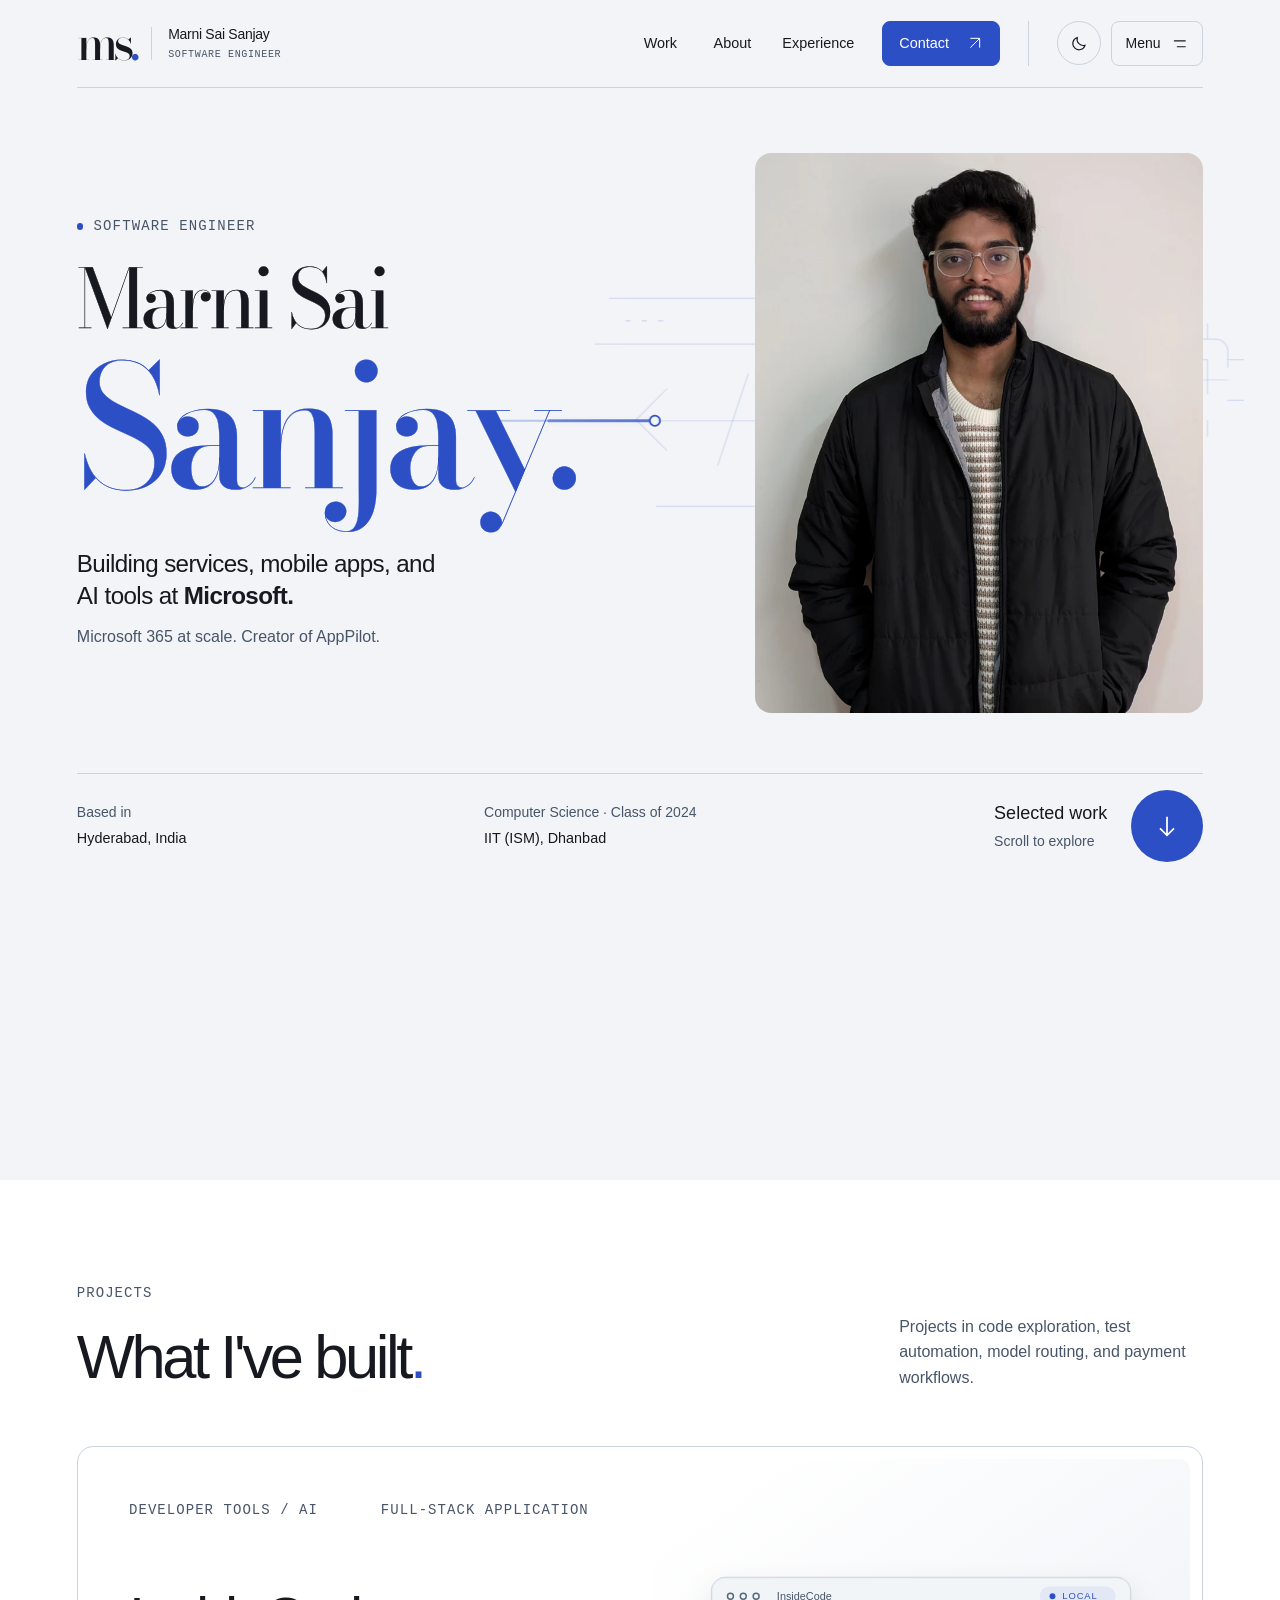
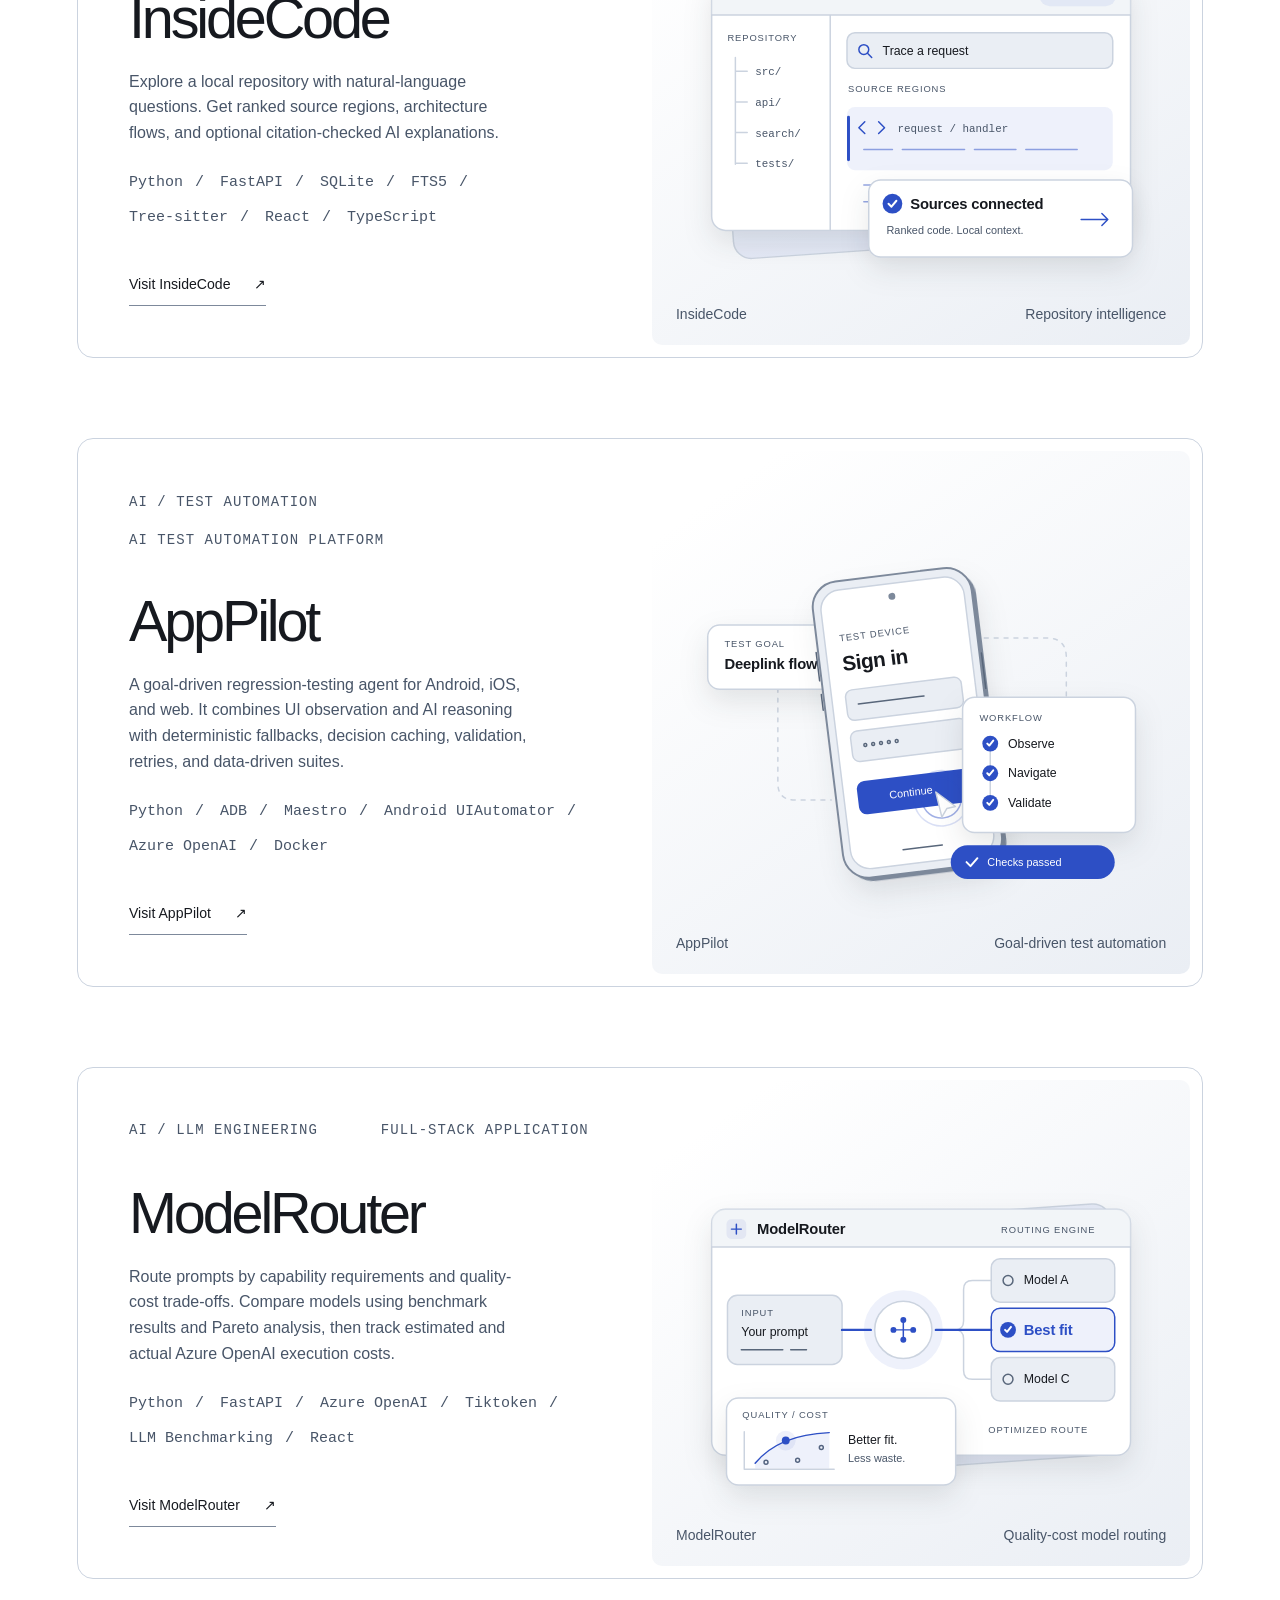
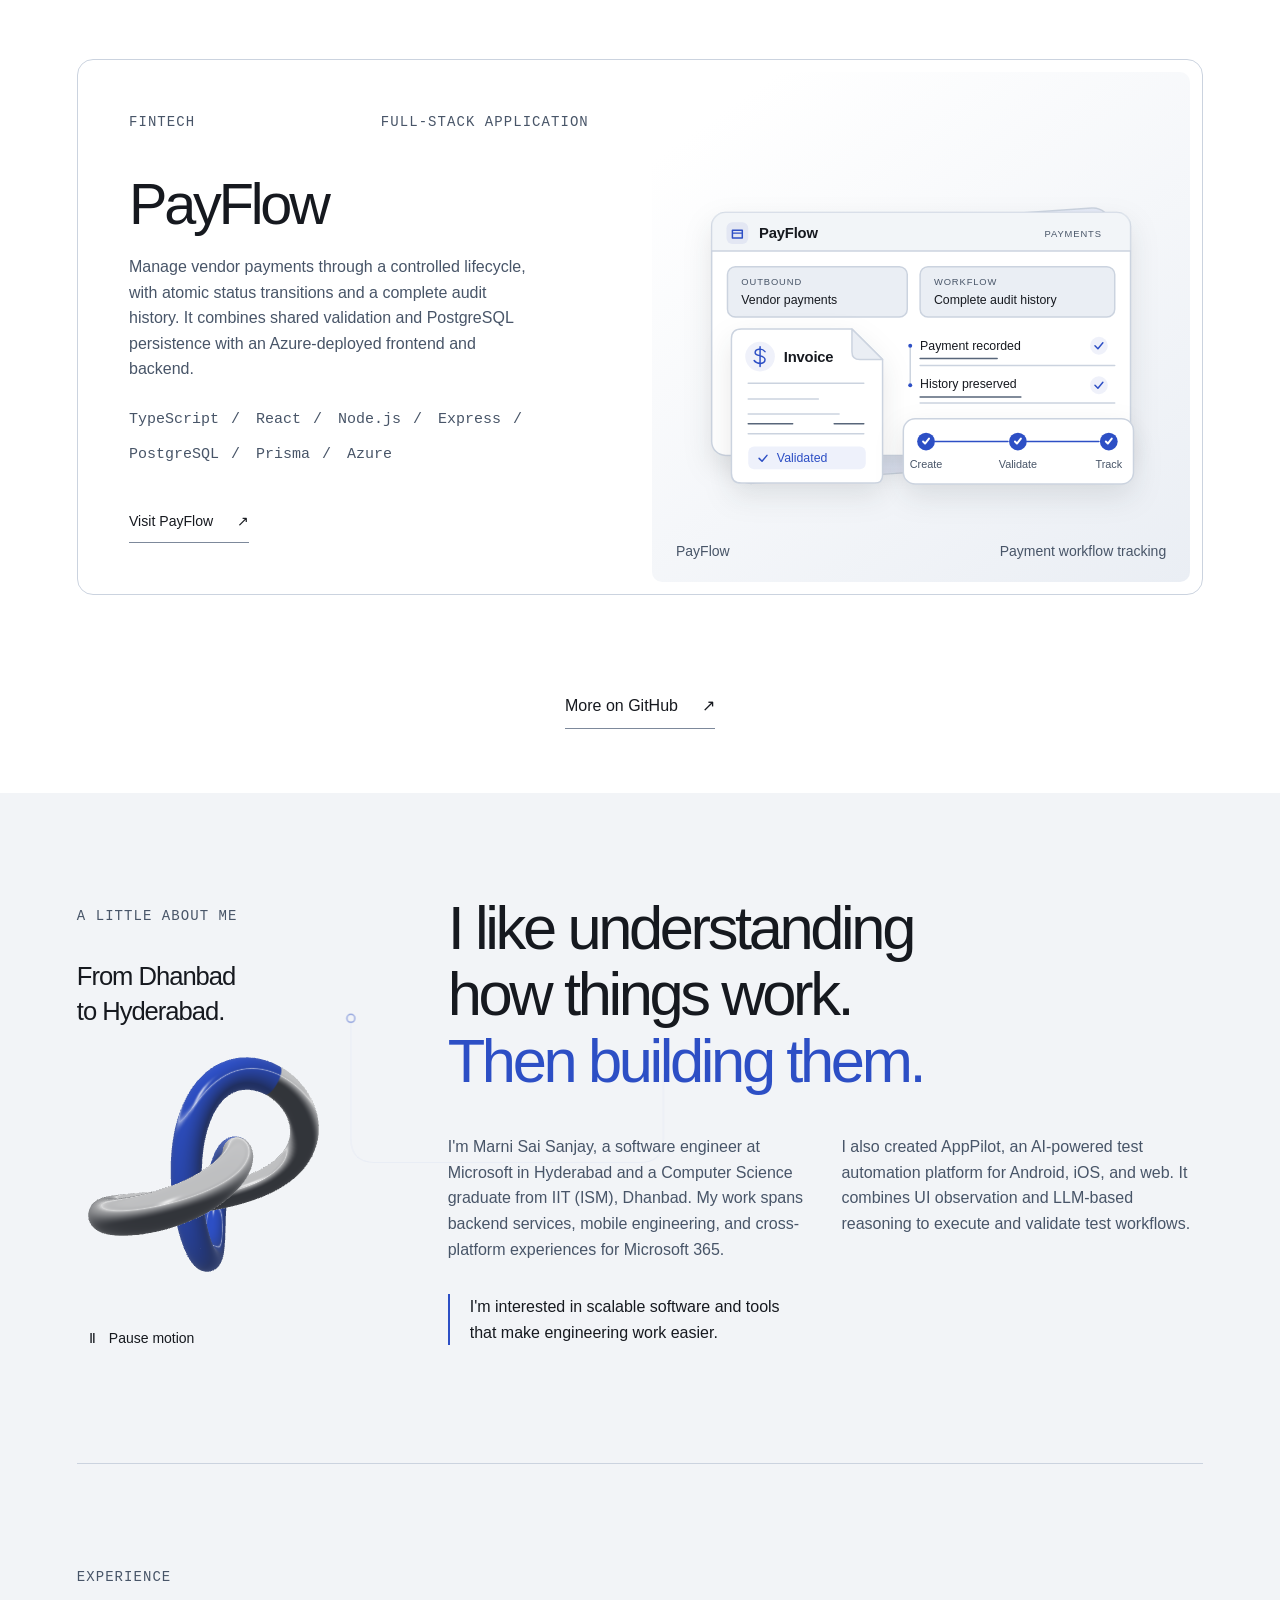
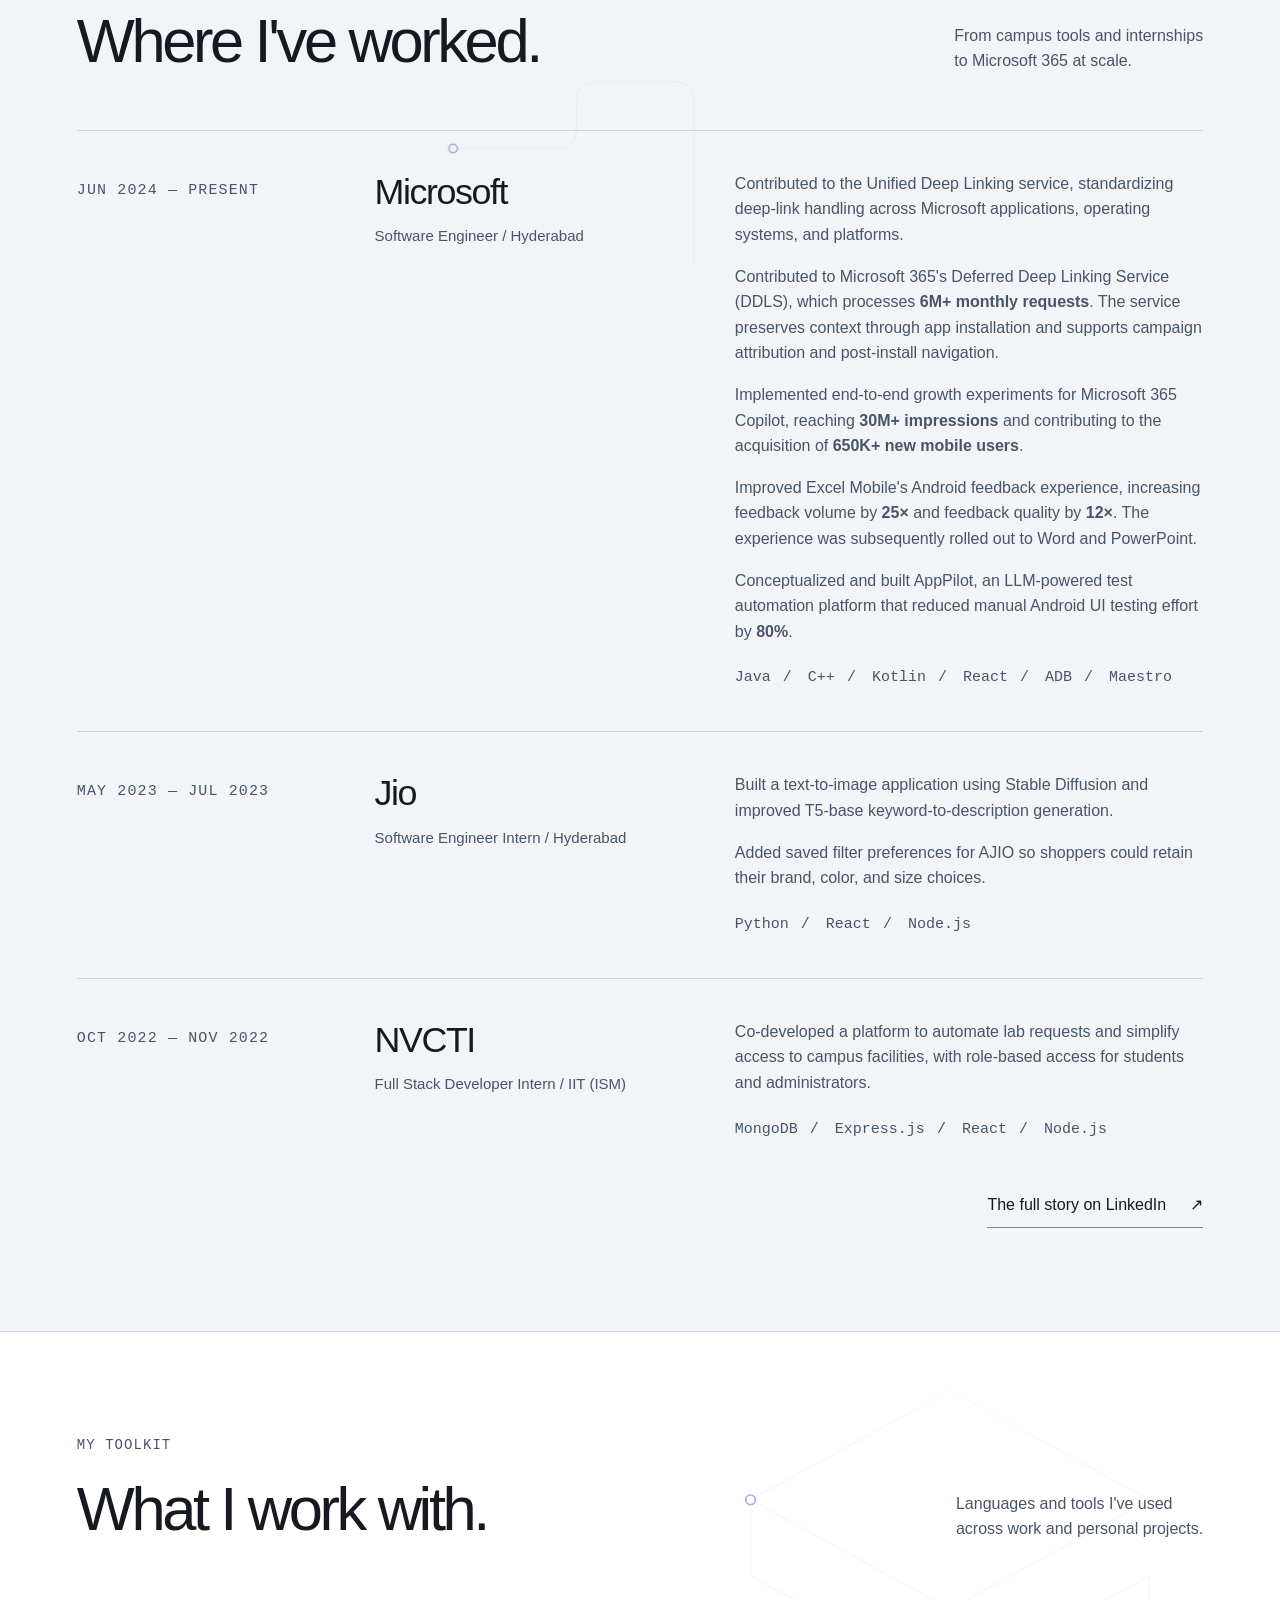
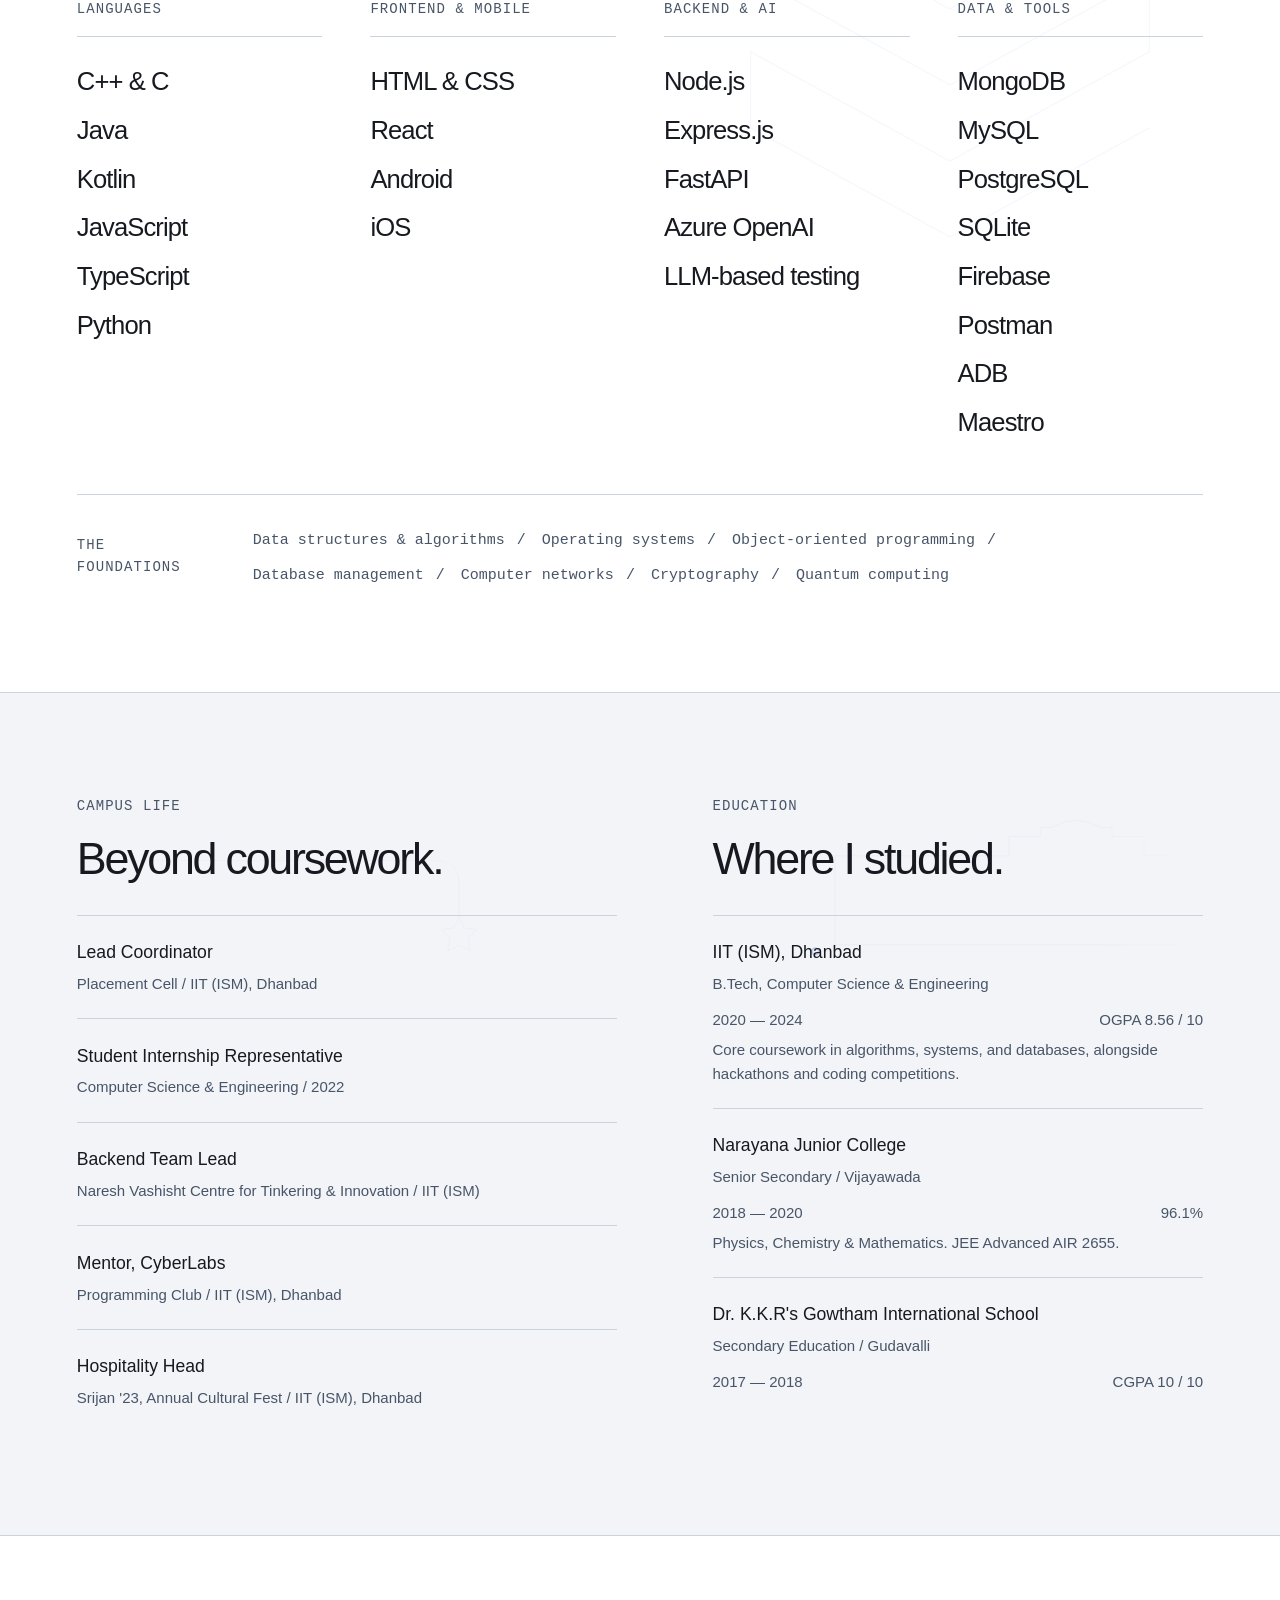
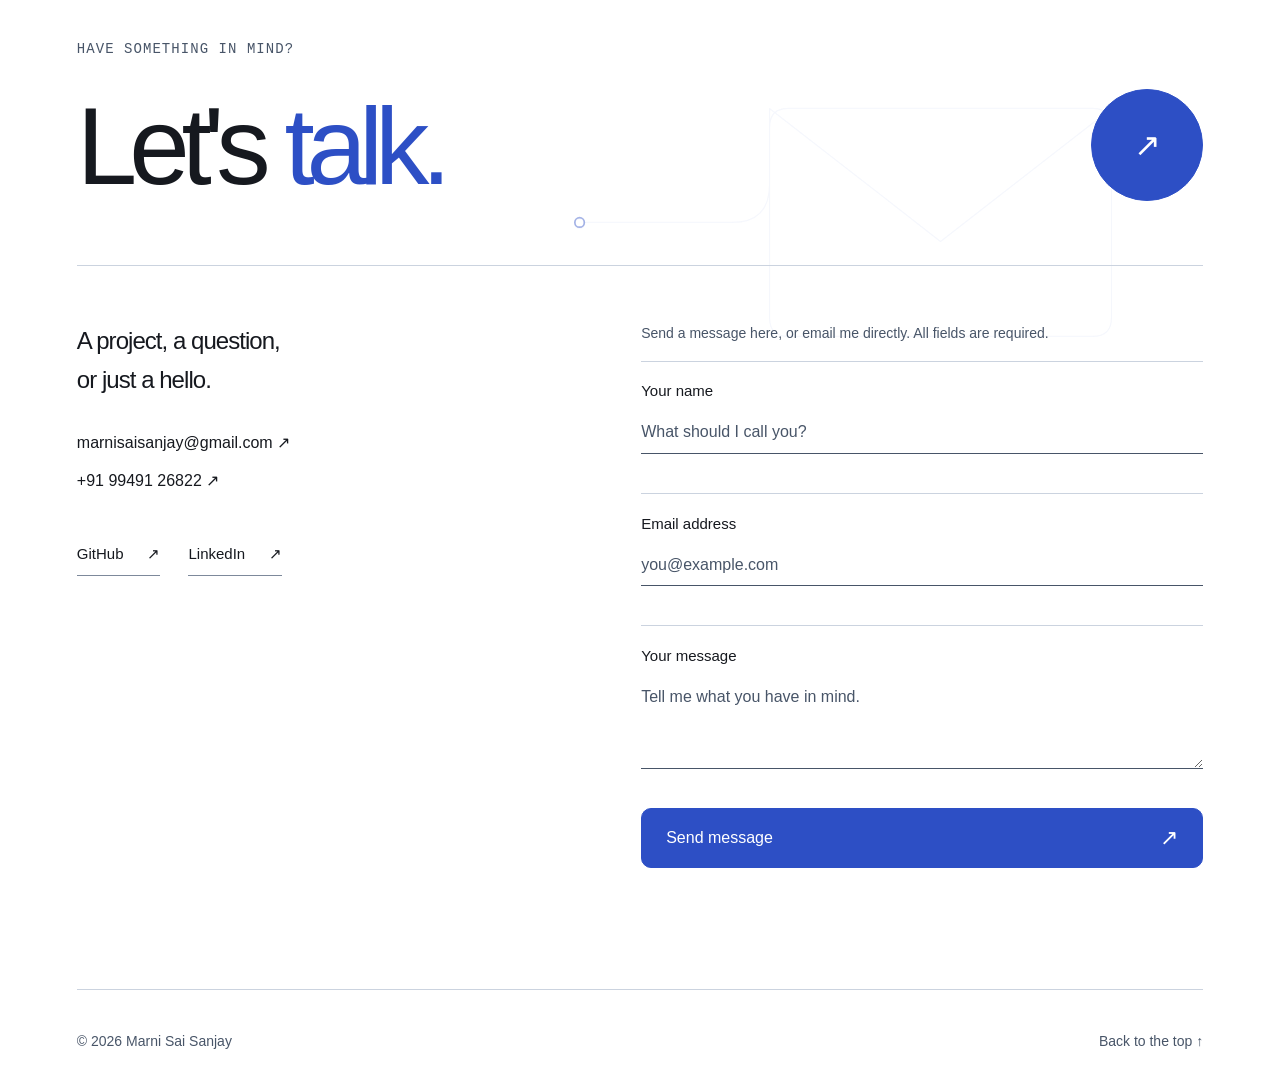
==== commit 69ff7d9b: "Refine toolkit and preview logos" ====
--- a/index.html
+++ b/index.html
@@ -34,7 +34,7 @@
   <link rel="preconnect" href="https://cdn.fontshare.com" crossorigin>
   <link rel="preload" href="https://cdn.fontshare.com/wf/NWBQYJIM7GCZ5XWD7D26ARB3VDY55ZRT/K63EV2KZIGKLE7RANQ2U42S6SVHU5RJ7/X6XYTKIVDUW7GZTZPZNN4EUM5KH54KHF.woff2" as="font" type="font/woff2" crossorigin>
   <link rel="stylesheet" href="https://fonts.googleapis.com/css2?family=Bodoni+Moda:opsz,wght@6..96,400..500&amp;display=swap">
-  <link rel="stylesheet" href="styles.css?v=light-polish-1">
+  <link rel="stylesheet" href="styles.css?v=toolkit-1">
   <script src="script.js?v=footer-1" defer></script>
   <script src="sculpture.js" defer></script>
 </head>
@@ -454,7 +454,7 @@
       <div class="shell">
         <div class="section-heading" data-reveal><div><p class="eyebrow">My toolkit</p><h2 id="skills-title">What I work with.</h2></div><p>Languages and tools I've used<br>across work and personal projects.</p></div>
         <div class="skill-grid" data-reveal>
-          <div class="skill-group"><h3 class="eyebrow">Languages</h3><ul><li>C++ &amp; C</li><li>Java</li><li>JavaScript</li><li>TypeScript</li><li>Python</li></ul></div>
+          <div class="skill-group"><h3 class="eyebrow">Languages</h3><ul><li>C++ &amp; C</li><li>Java</li><li>Kotlin</li><li>JavaScript</li><li>TypeScript</li><li>Python</li></ul></div>
           <div class="skill-group"><h3 class="eyebrow">Frontend &amp; mobile</h3><ul><li>HTML &amp; CSS</li><li>React</li><li>Android</li><li>iOS</li></ul></div>
           <div class="skill-group"><h3 class="eyebrow">Backend &amp; AI</h3><ul><li>Node.js</li><li>Express.js</li><li>FastAPI</li><li>Azure OpenAI</li><li>LLM-based testing</li></ul></div>
           <div class="skill-group"><h3 class="eyebrow">Data &amp; tools</h3><ul><li>MongoDB</li><li>MySQL</li><li>PostgreSQL</li><li>SQLite</li><li>Firebase</li><li>Postman</li><li>ADB</li><li>Maestro</li></ul></div>
--- a/styles.css
+++ b/styles.css
@@ -589,6 +589,8 @@
 @media (max-width: 767px) {
   html { --header-height: 5rem; }
   .story-scene > svg { width: 115%; margin-left: -5%; height: min(60svh, 32rem); }
+  [data-scene="skills"] .story-scene { mask-image: none; }
+  [data-scene="skills"] .story-scene > svg { position: absolute; top: 1rem; right: .5rem; width: min(8rem, 32%); height: 5rem; margin-left: 0; }
   .intro-pinned :is([data-scene="intro"], [data-scene="projects"]) .story-scene > svg { right: -10%; }
   [data-scene="about"] .story-scene > svg, [data-scene="experience"] .story-scene > svg { top: calc(var(--header-height) + 1rem); width: 115%; margin-left: -5%; }
   .scene-depth { opacity: .1; }
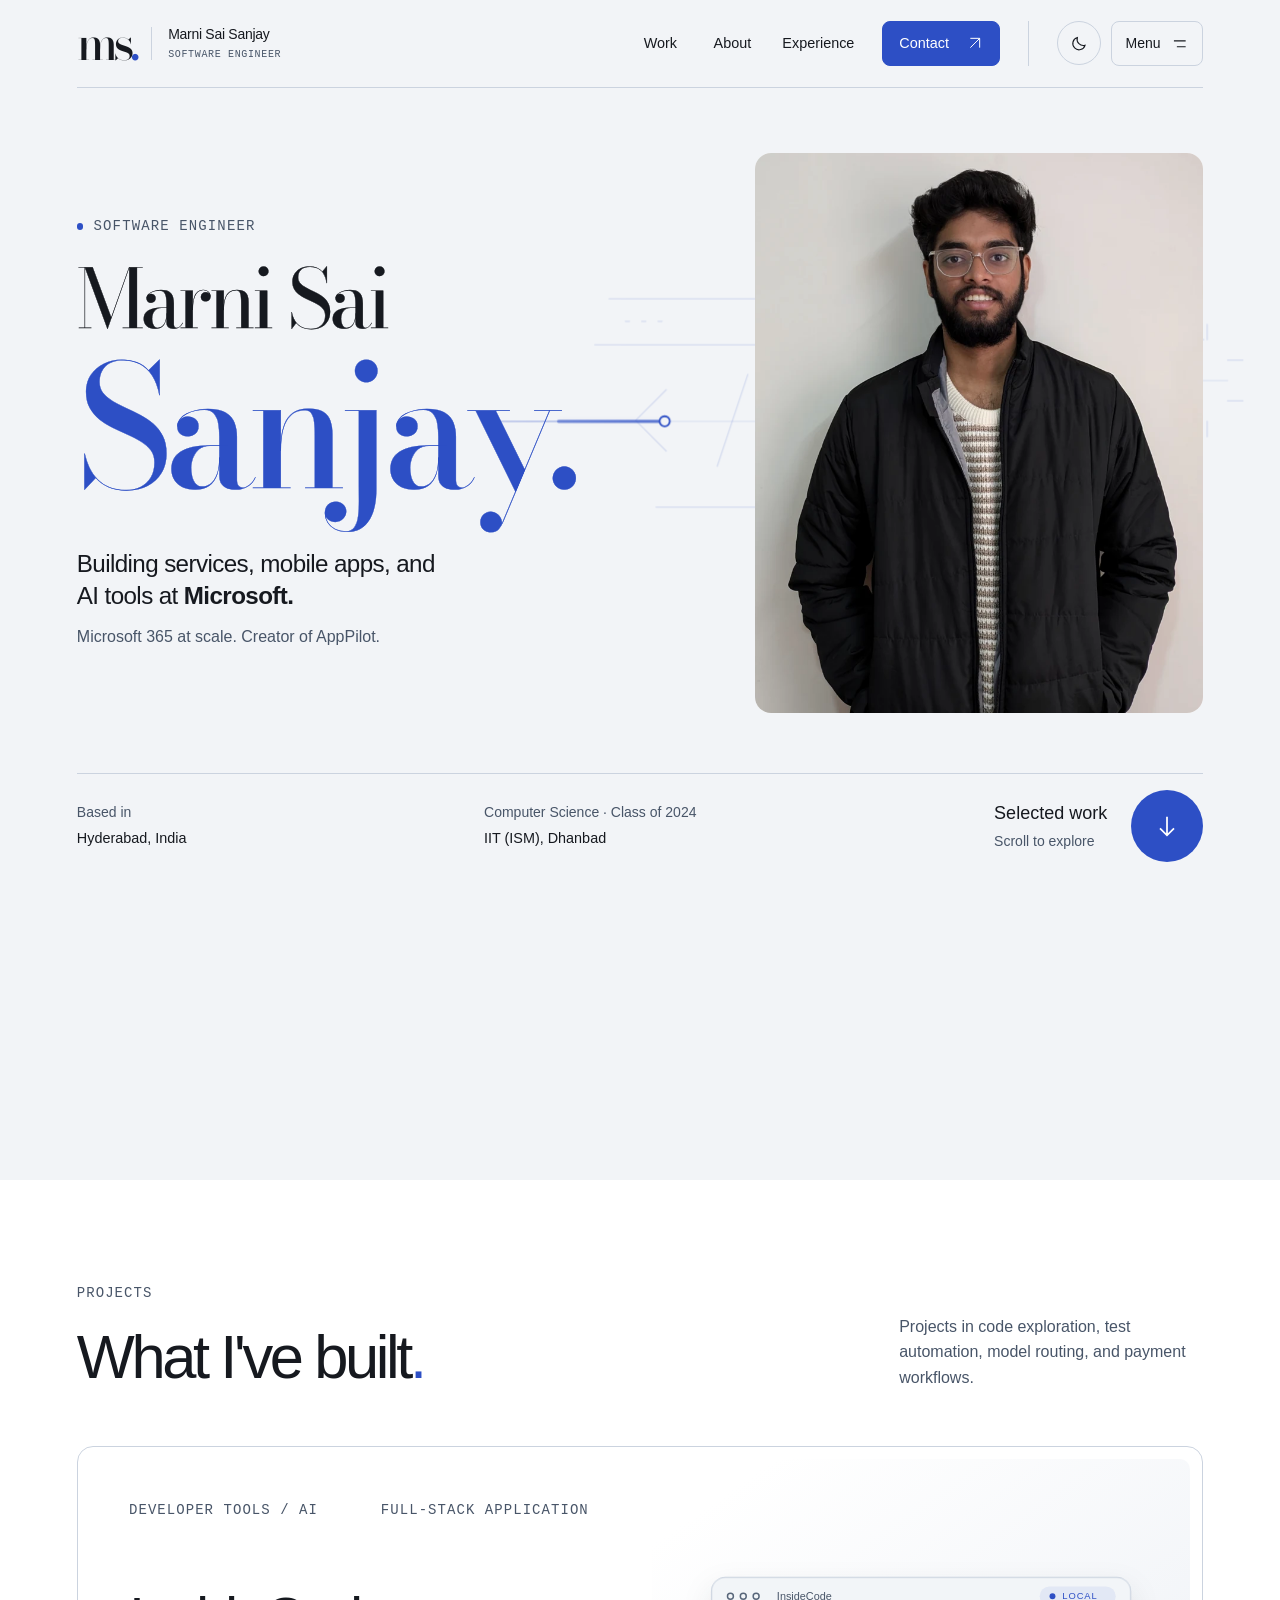
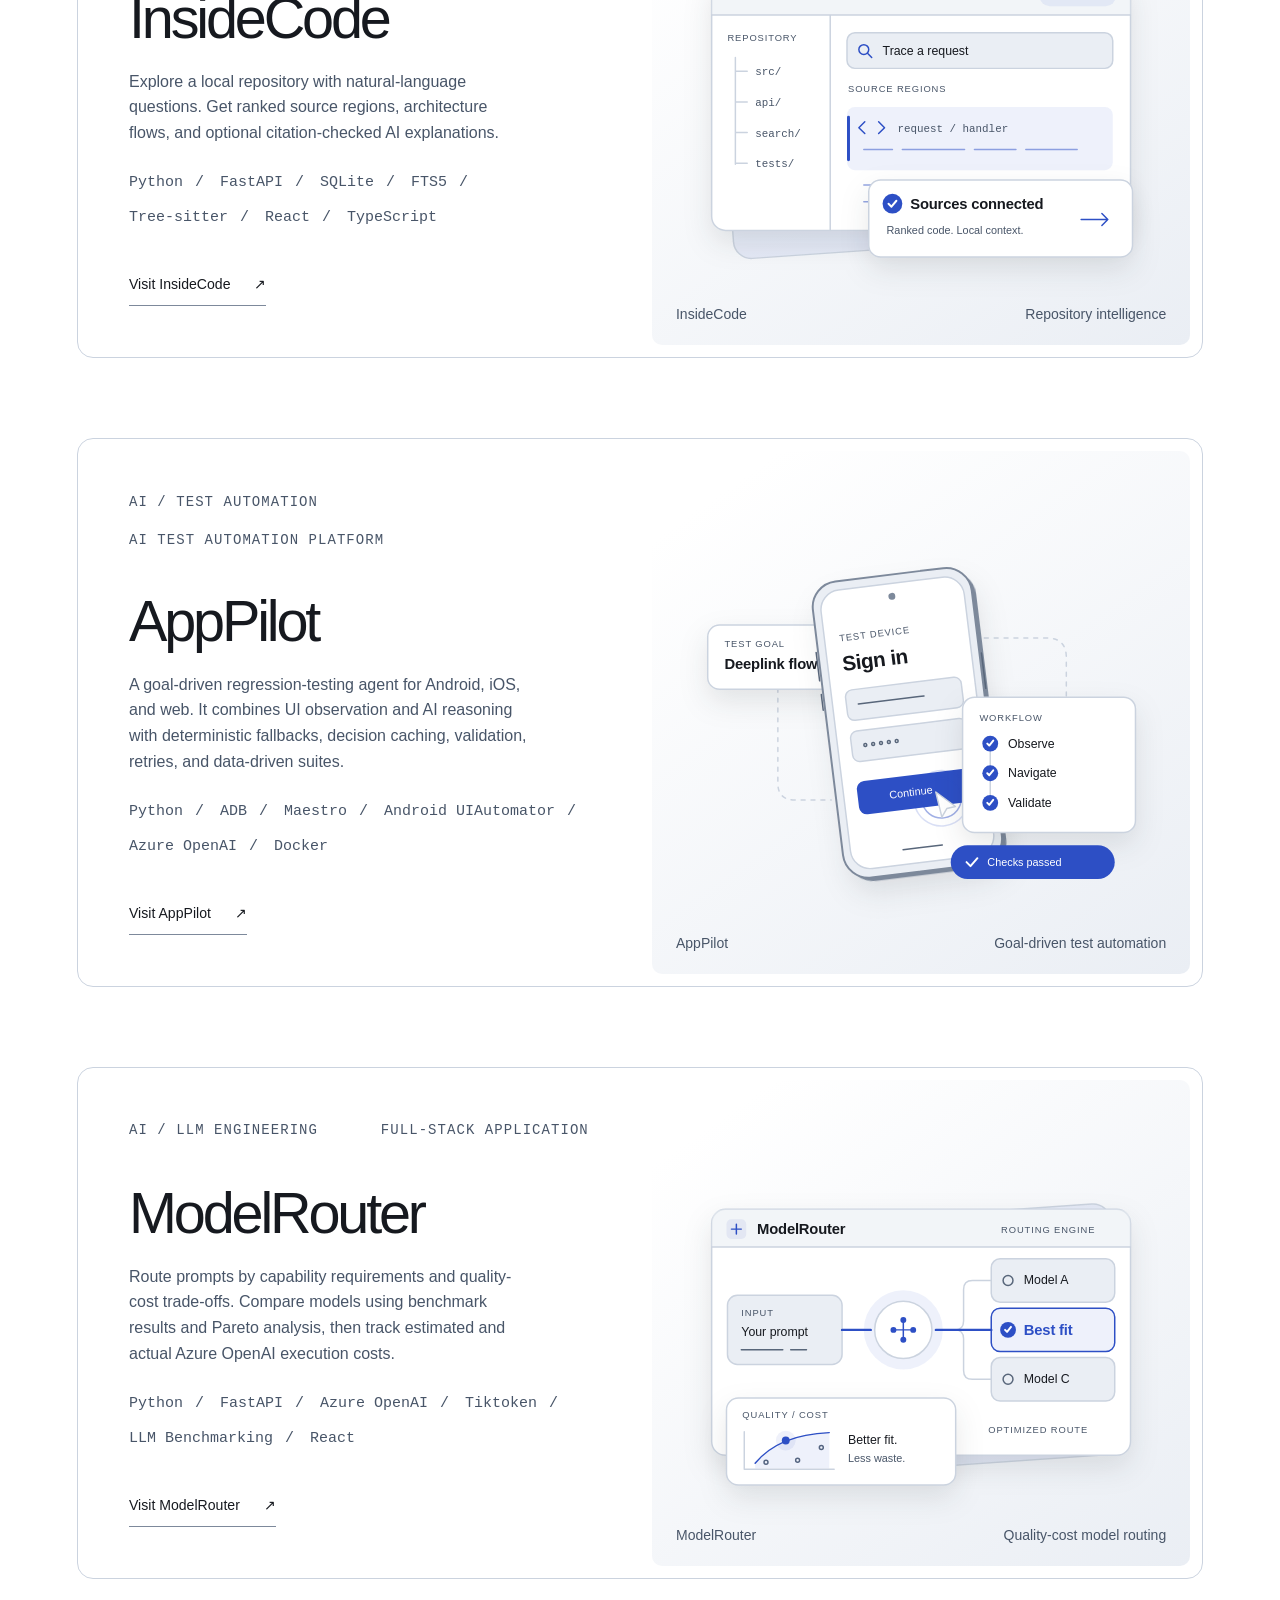
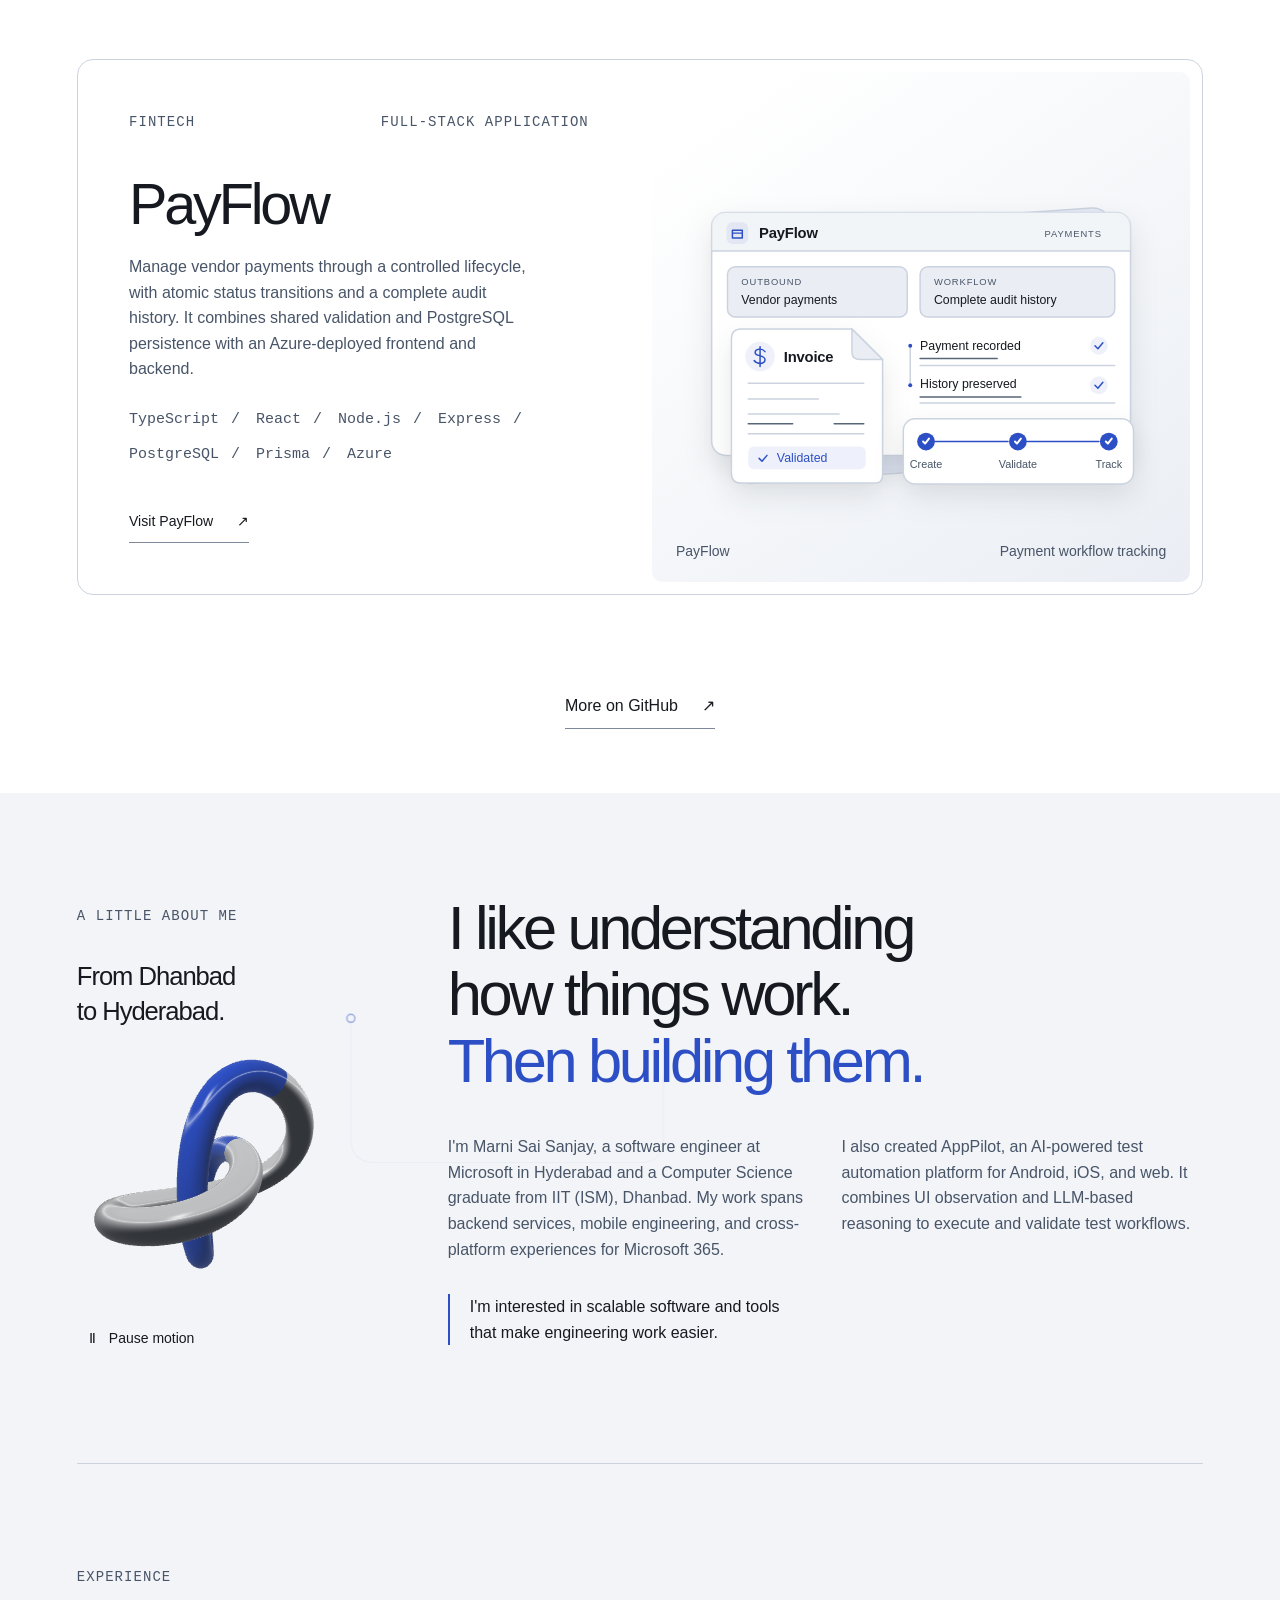
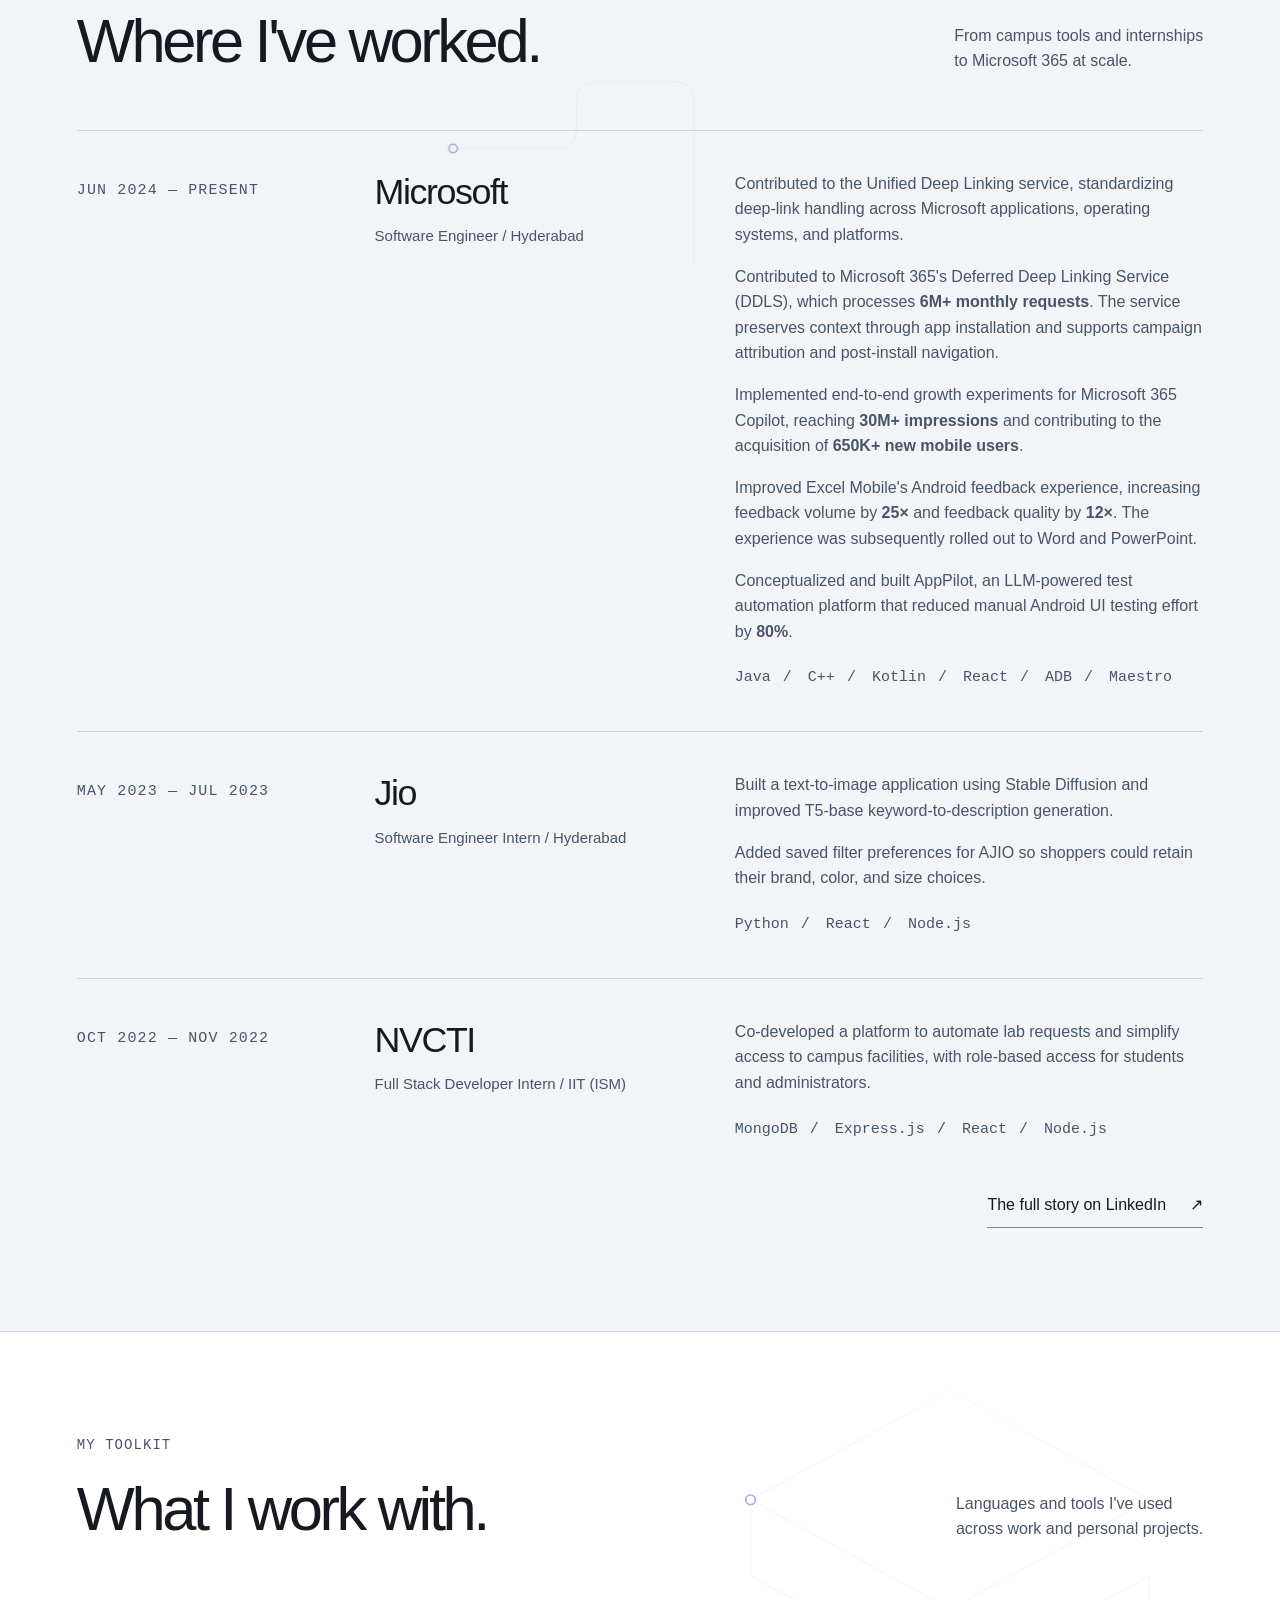
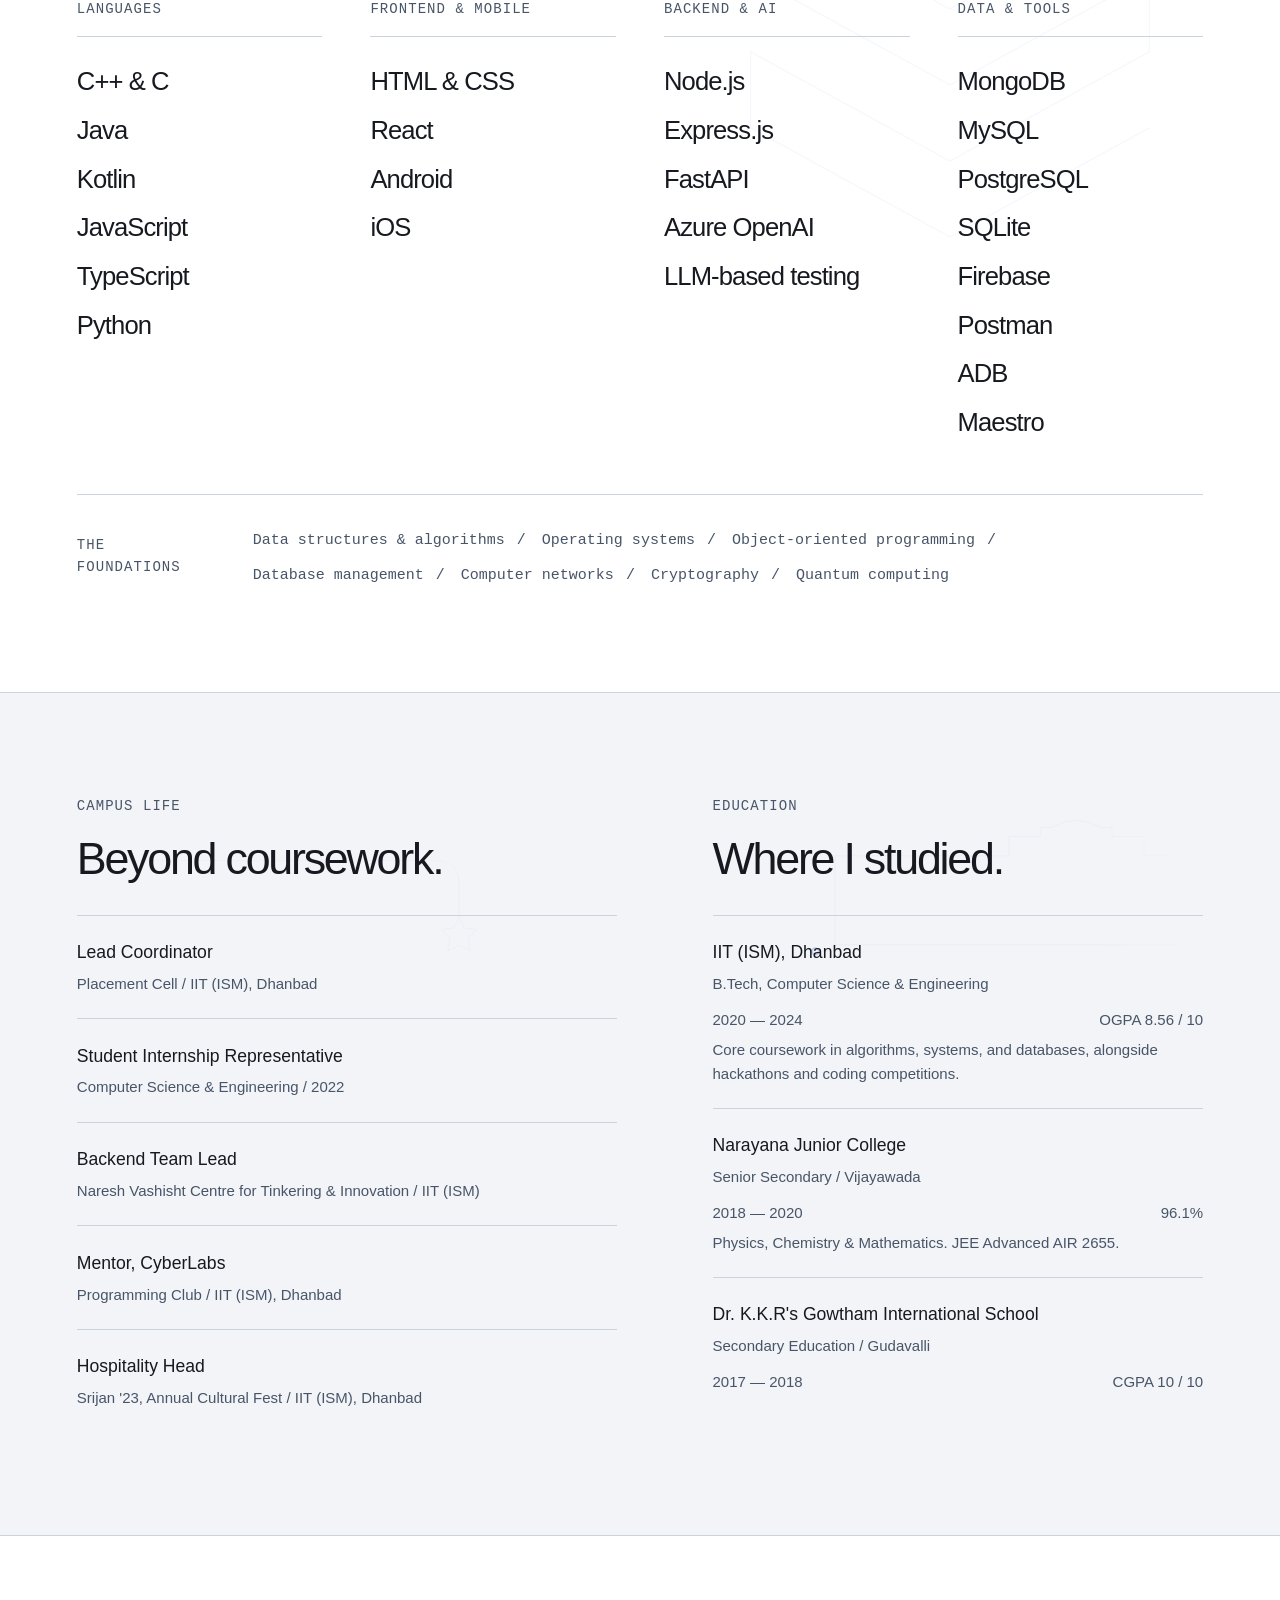
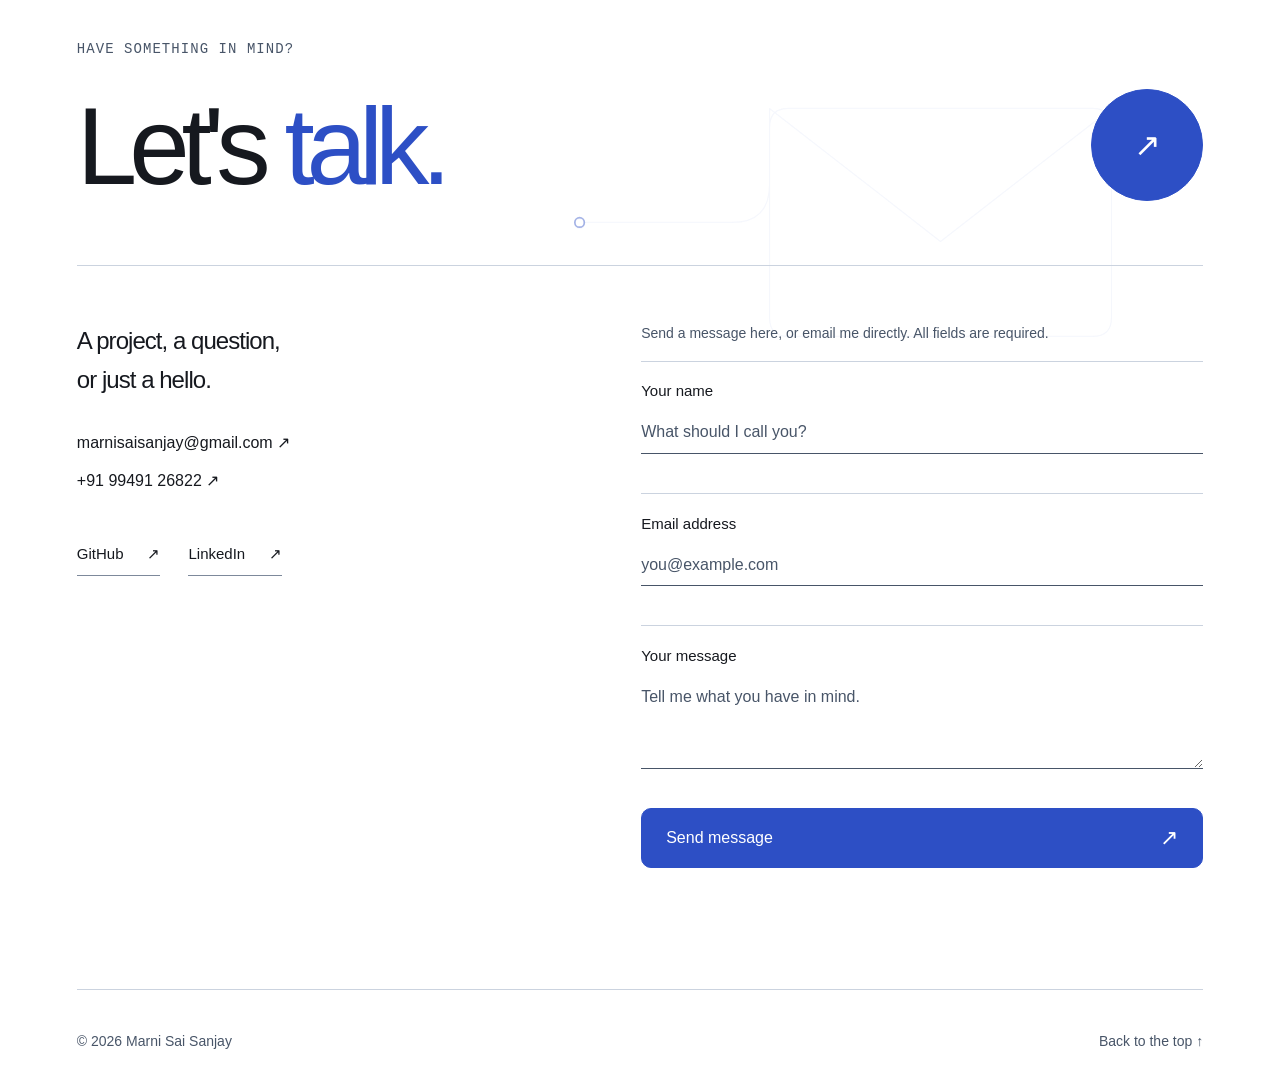
==== commit 0c3664e3: "Add logo sharing preview" ====
--- a/index.html
+++ b/index.html
@@ -28,6 +28,14 @@
   <meta property="og:type" content="website">
   <meta property="og:title" content="Marni Sai Sanjay | Software Engineer at Microsoft">
   <meta property="og:description" content="Software engineer at Microsoft working on Microsoft 365 services, mobile experiences, and AI-powered developer tools. Creator of AppPilot.">
+  <meta property="og:image" content="https://marnisaisanjay.github.io/marnisanjay/social-preview.png">
+  <meta property="og:image:type" content="image/png">
+  <meta property="og:image:width" content="1200">
+  <meta property="og:image:height" content="630">
+  <meta property="og:image:alt" content="Sanjay's ms. logo on a light background">
+  <meta name="twitter:card" content="summary_large_image">
+  <meta name="twitter:image" content="https://marnisaisanjay.github.io/marnisanjay/social-preview.png">
+  <meta name="twitter:image:alt" content="Sanjay's ms. logo on a light background">
   <link rel="icon" href="icon.png" type="image/png">
   <link rel="preconnect" href="https://fonts.googleapis.com">
   <link rel="preconnect" href="https://fonts.gstatic.com" crossorigin>
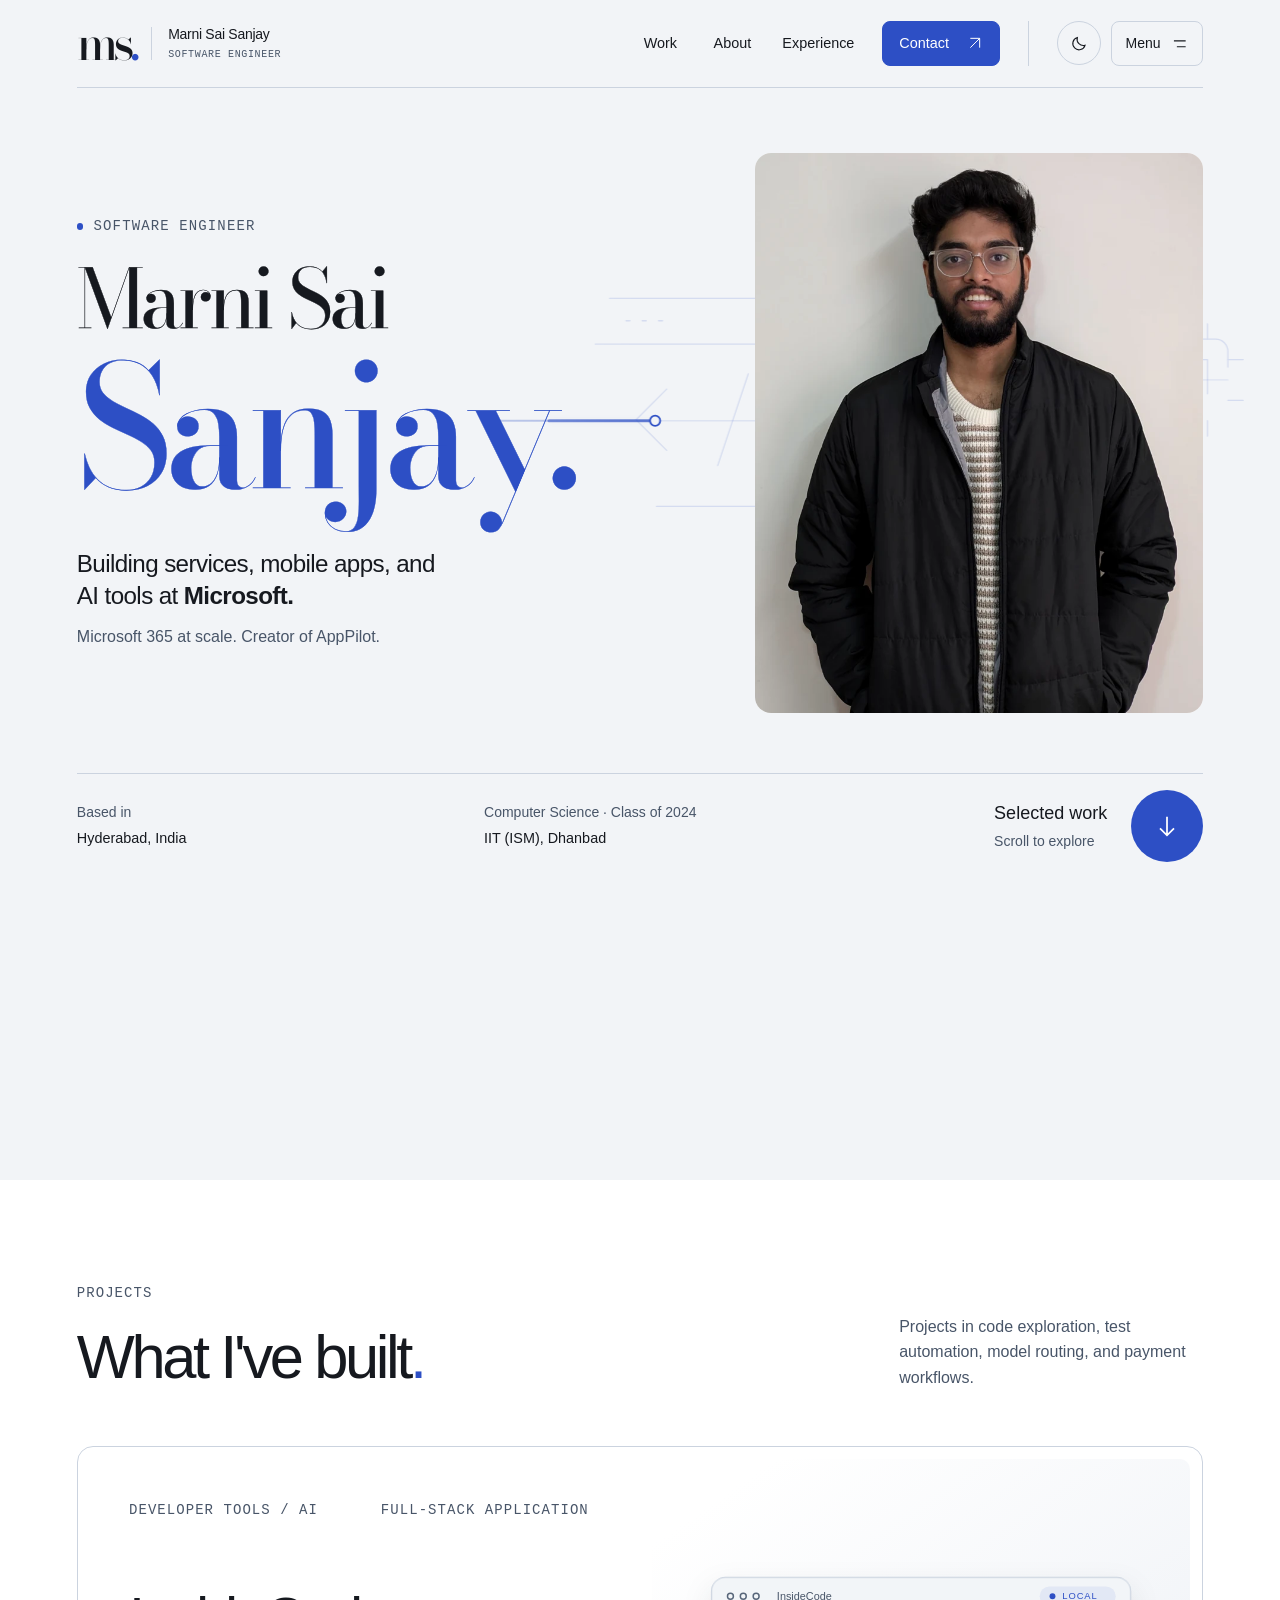
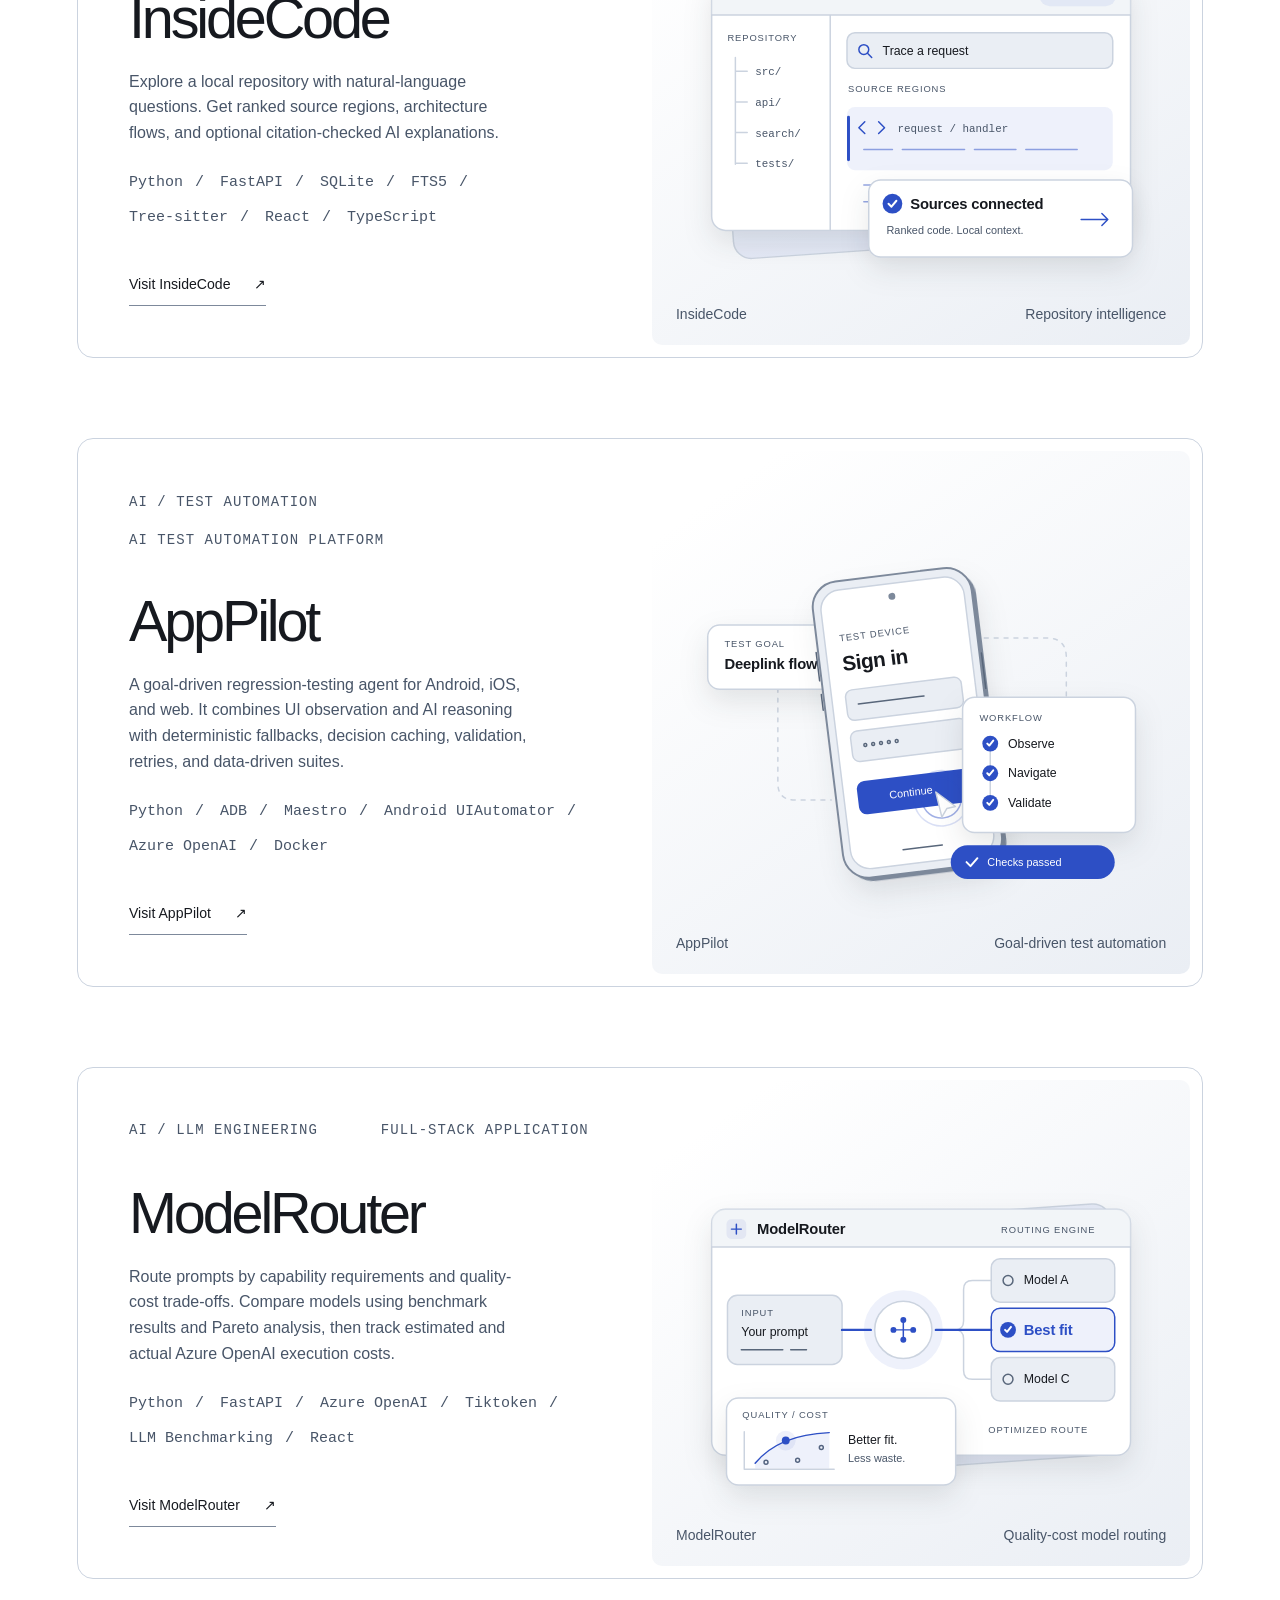
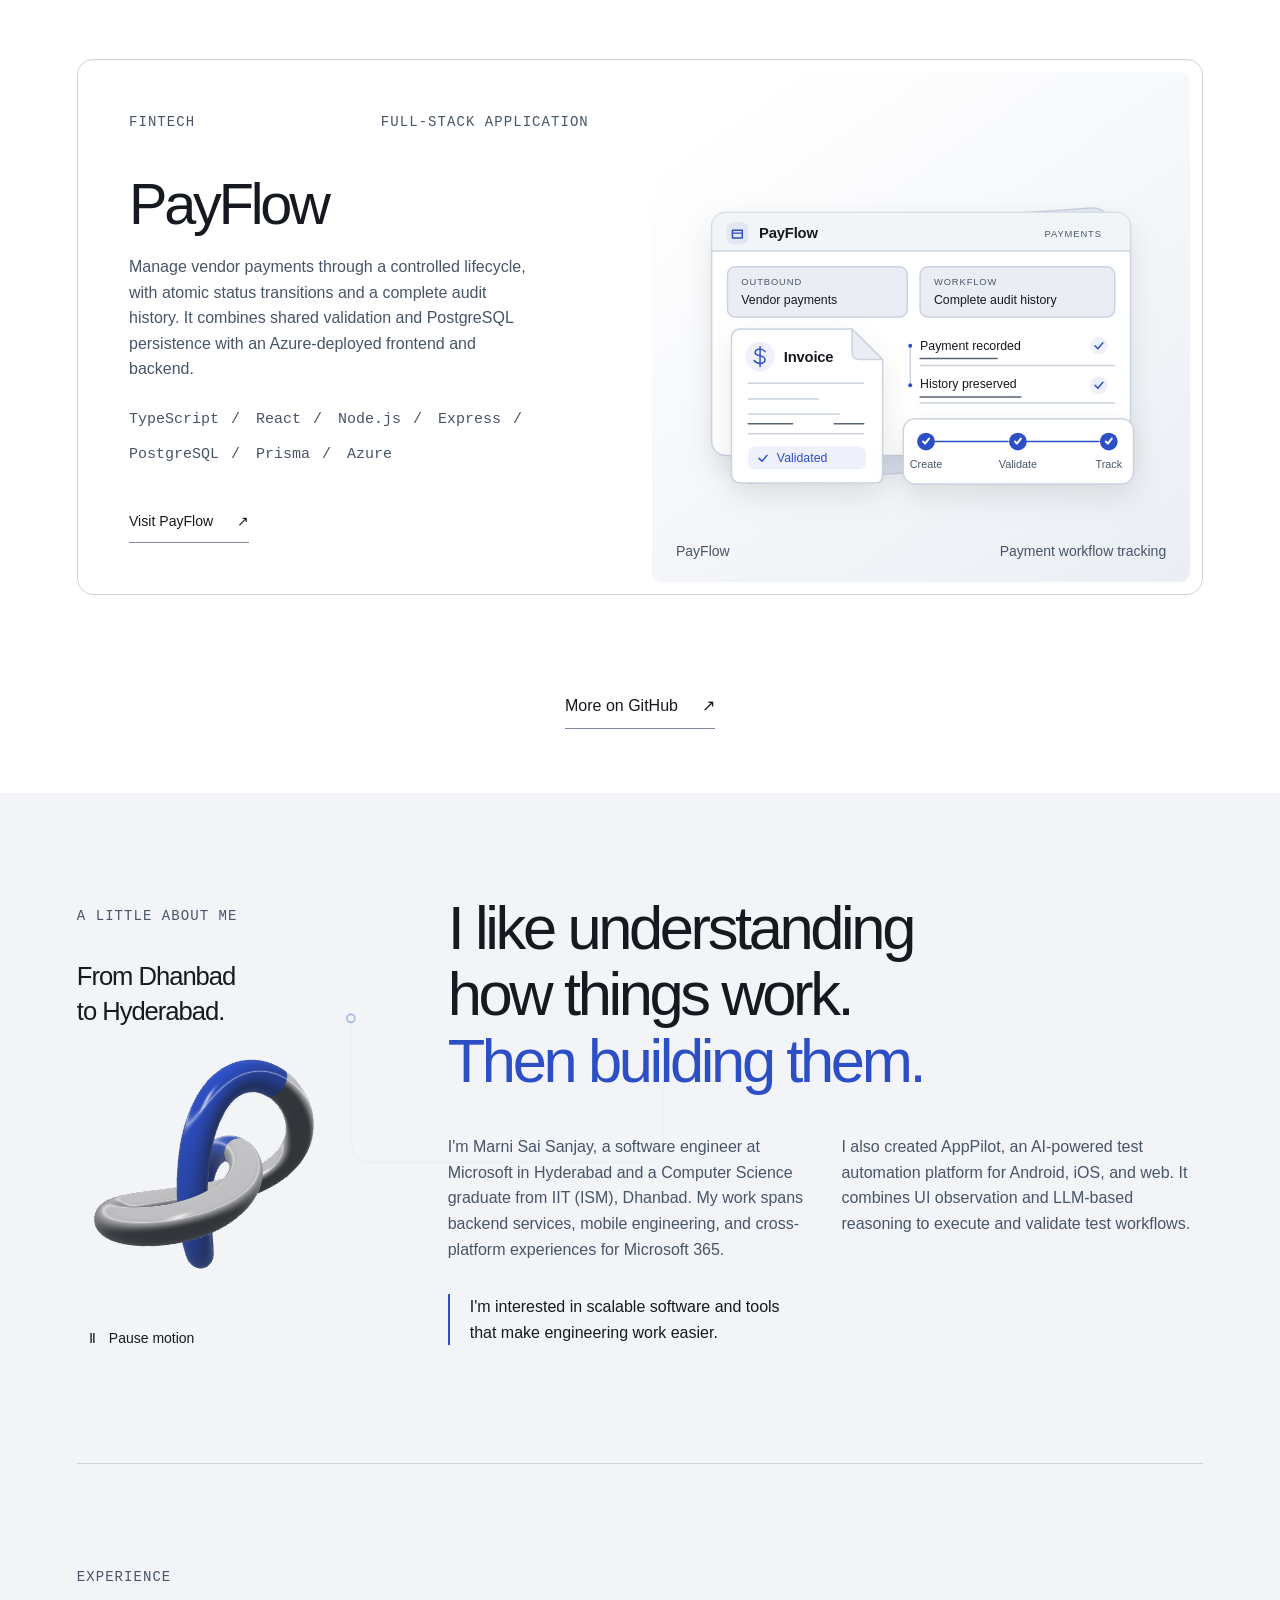
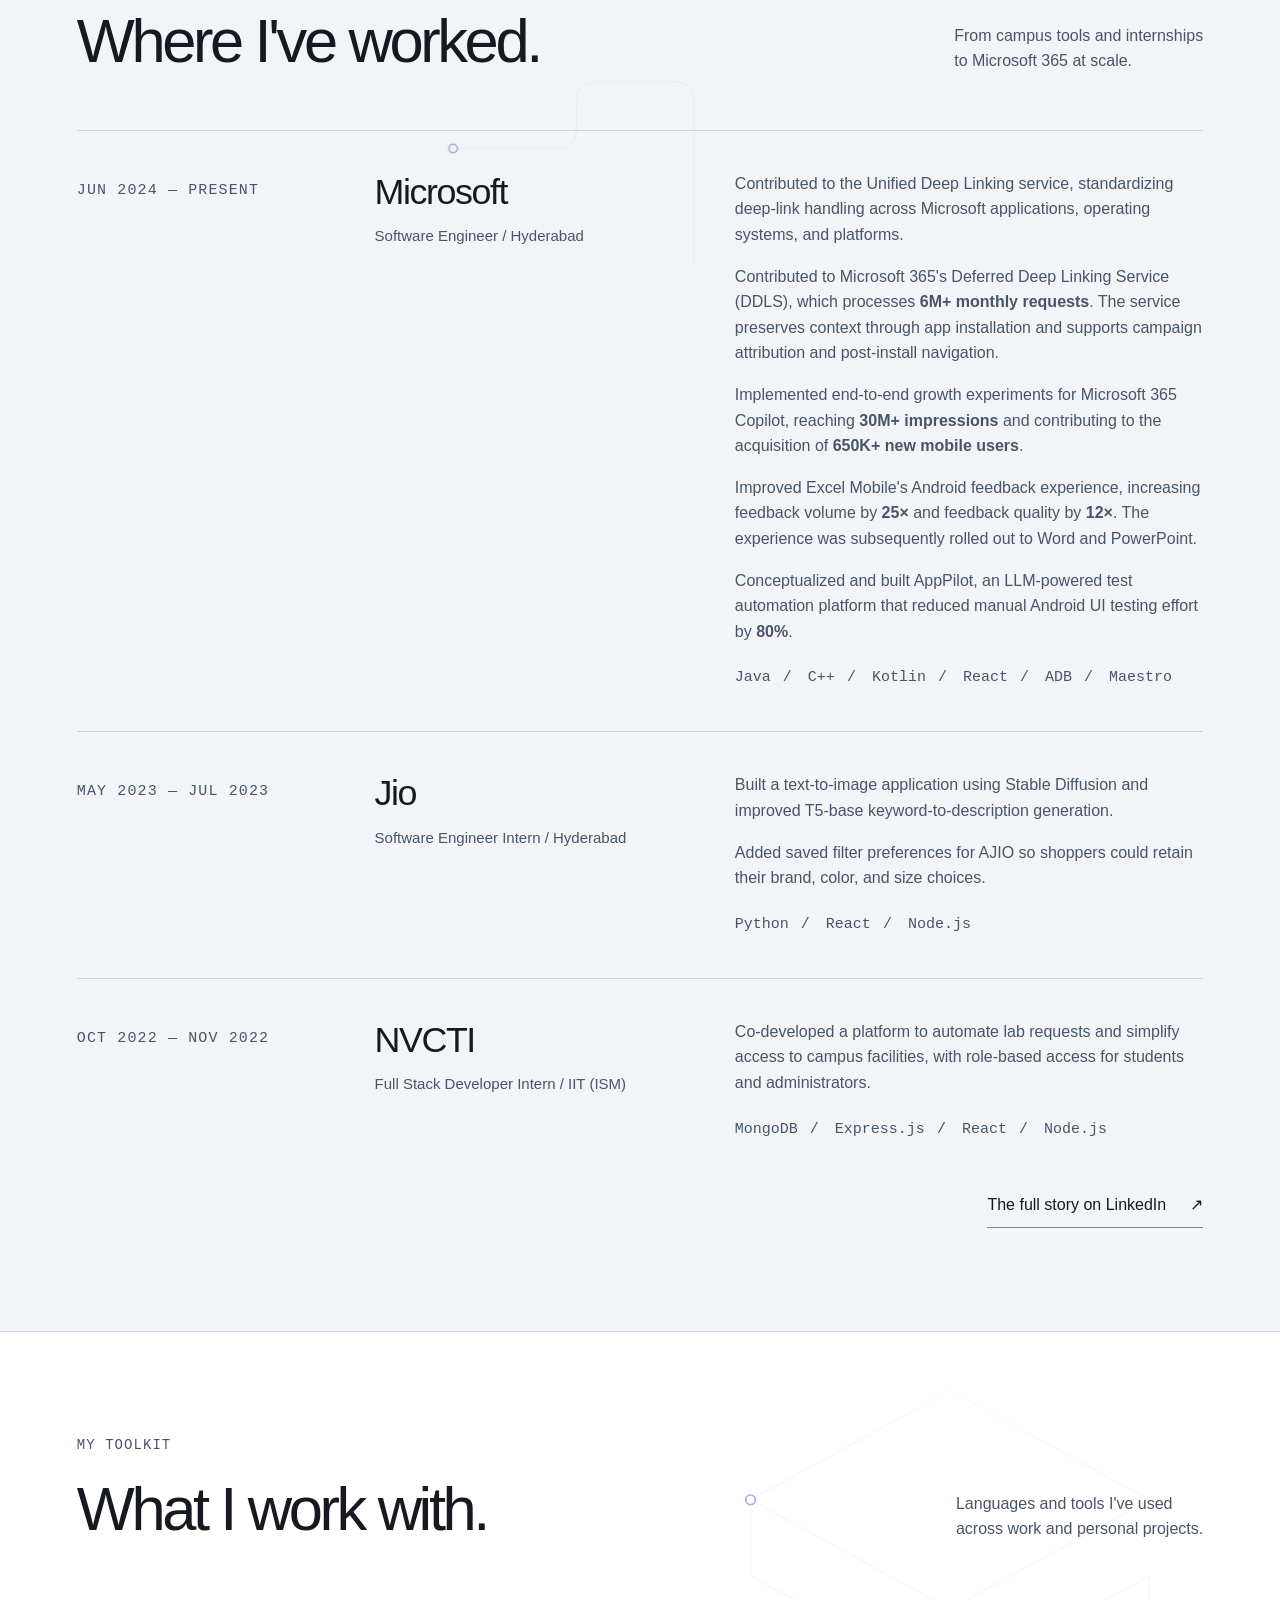
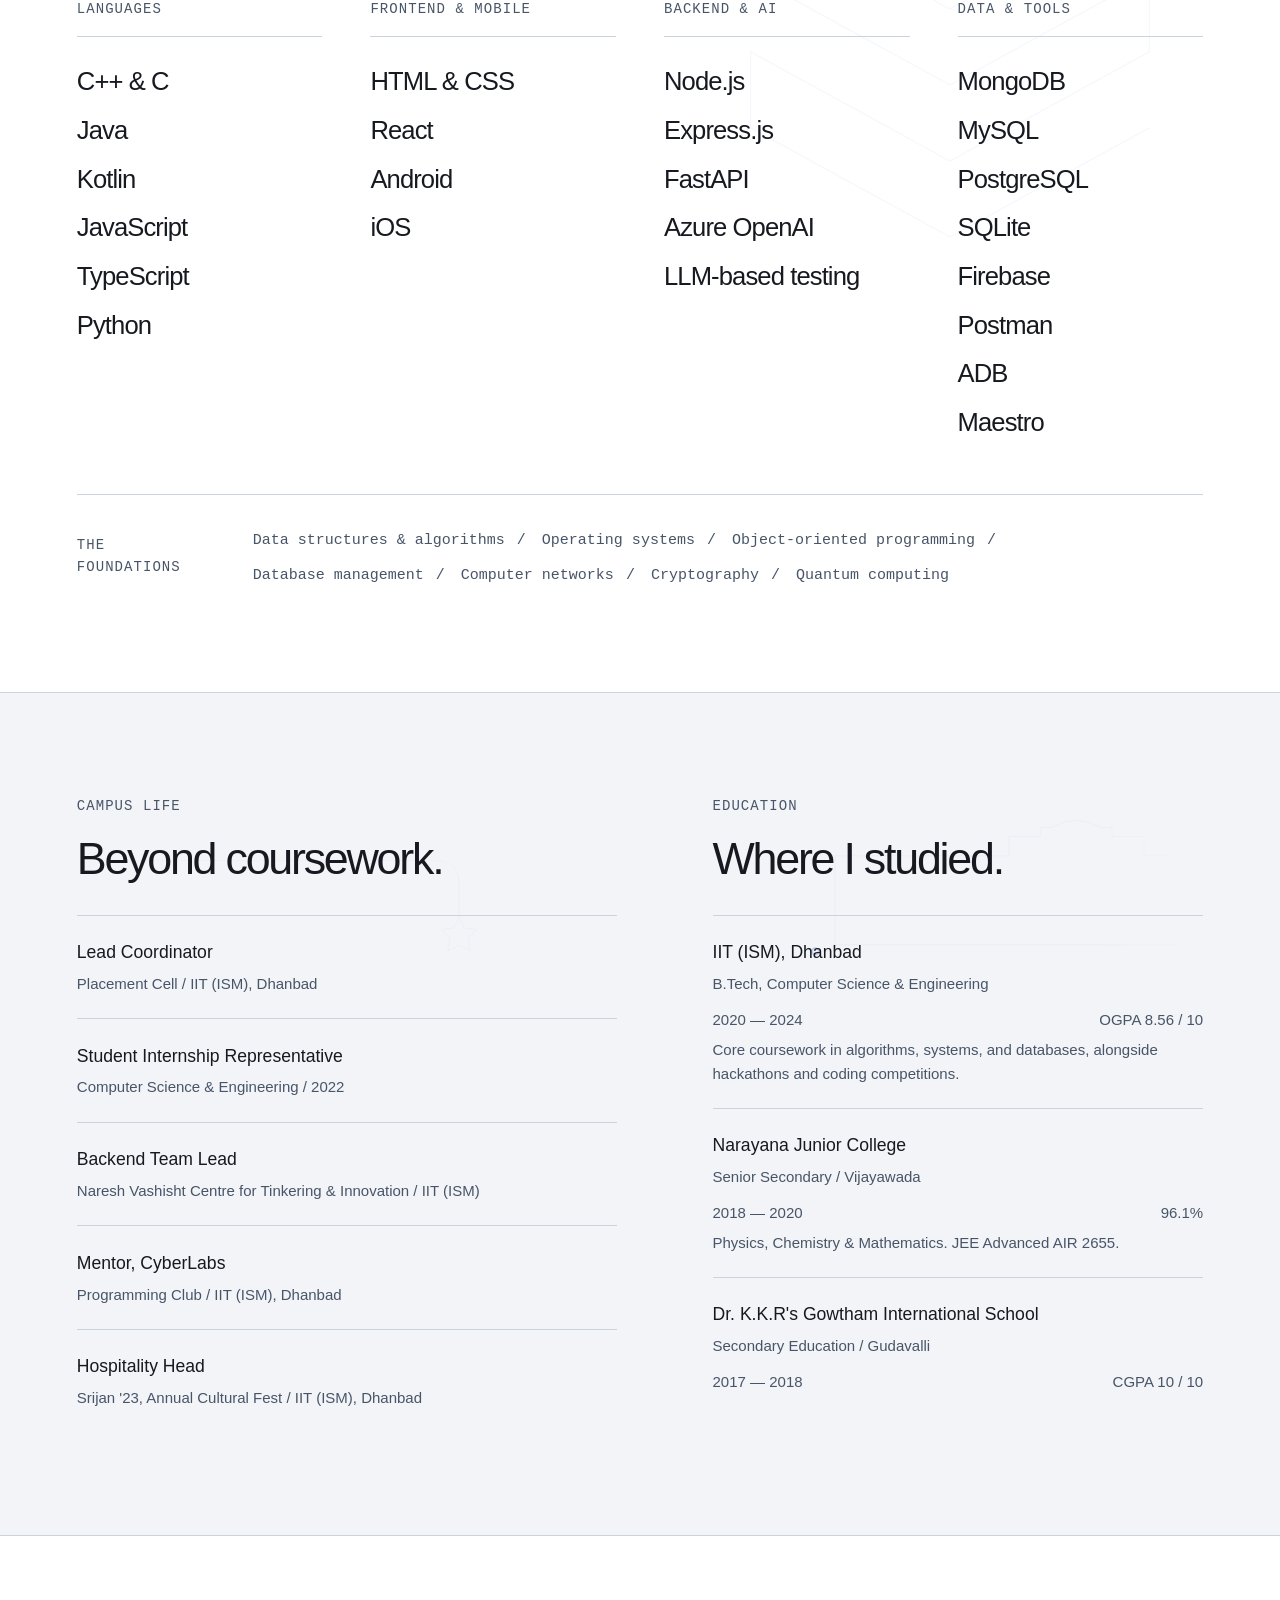
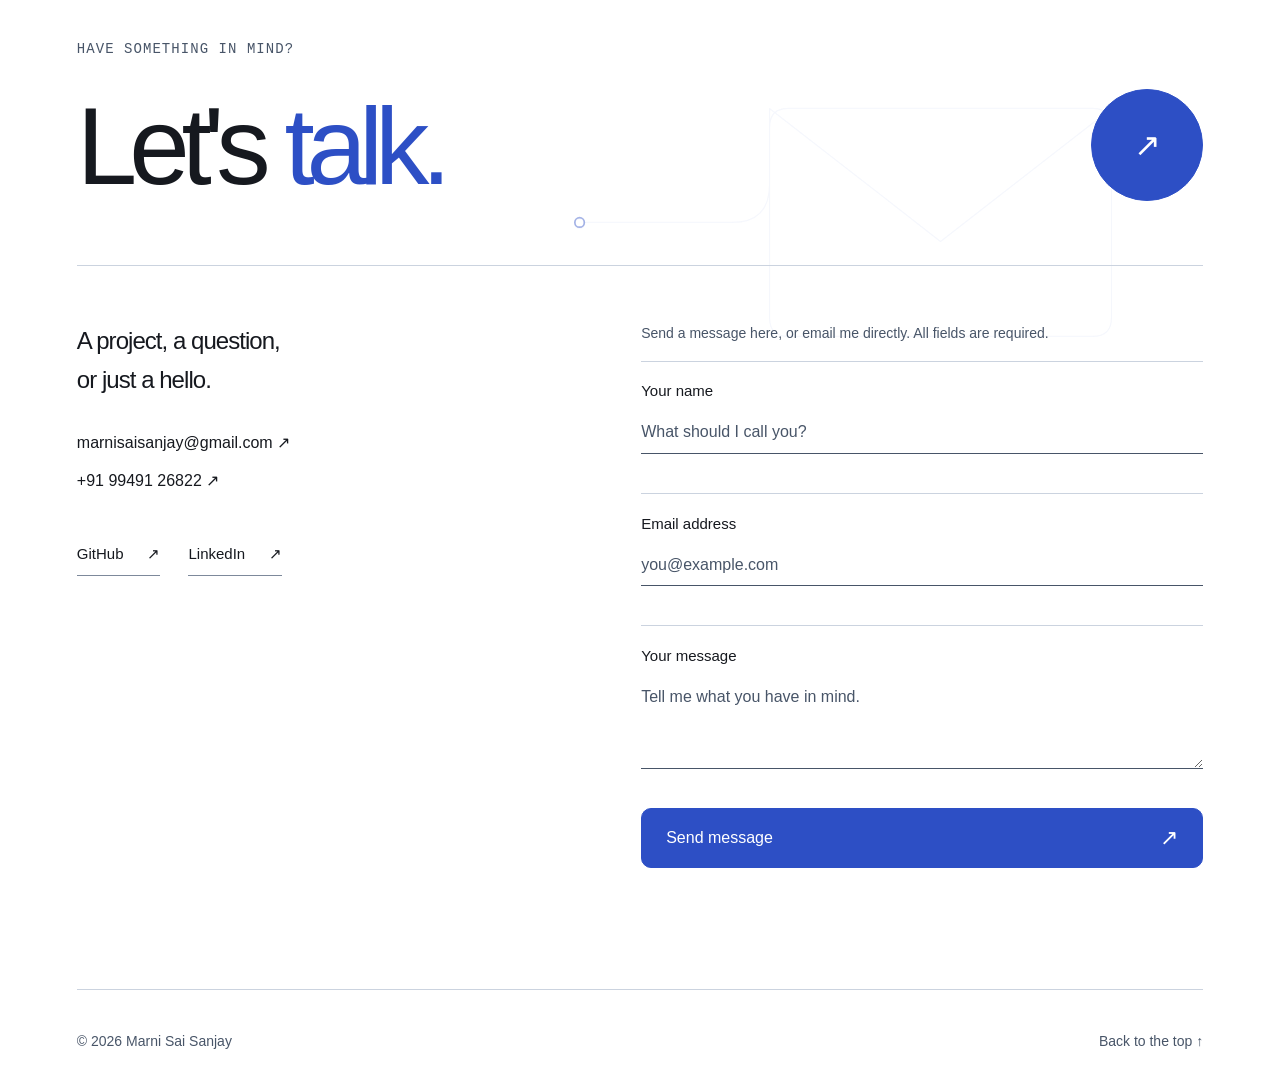
==== commit 16ebceff: "Use ms logo as favicon" ====
--- a/index.html
+++ b/index.html
@@ -36,7 +36,7 @@
   <meta name="twitter:card" content="summary_large_image">
   <meta name="twitter:image" content="https://marnisaisanjay.github.io/marnisanjay/social-preview.png">
   <meta name="twitter:image:alt" content="Sanjay's ms. logo on a light background">
-  <link rel="icon" href="icon.png" type="image/png">
+  <link rel="icon" href="favicon-ms.png" type="image/png" sizes="64x64">
   <link rel="preconnect" href="https://fonts.googleapis.com">
   <link rel="preconnect" href="https://fonts.gstatic.com" crossorigin>
   <link rel="preconnect" href="https://cdn.fontshare.com" crossorigin>
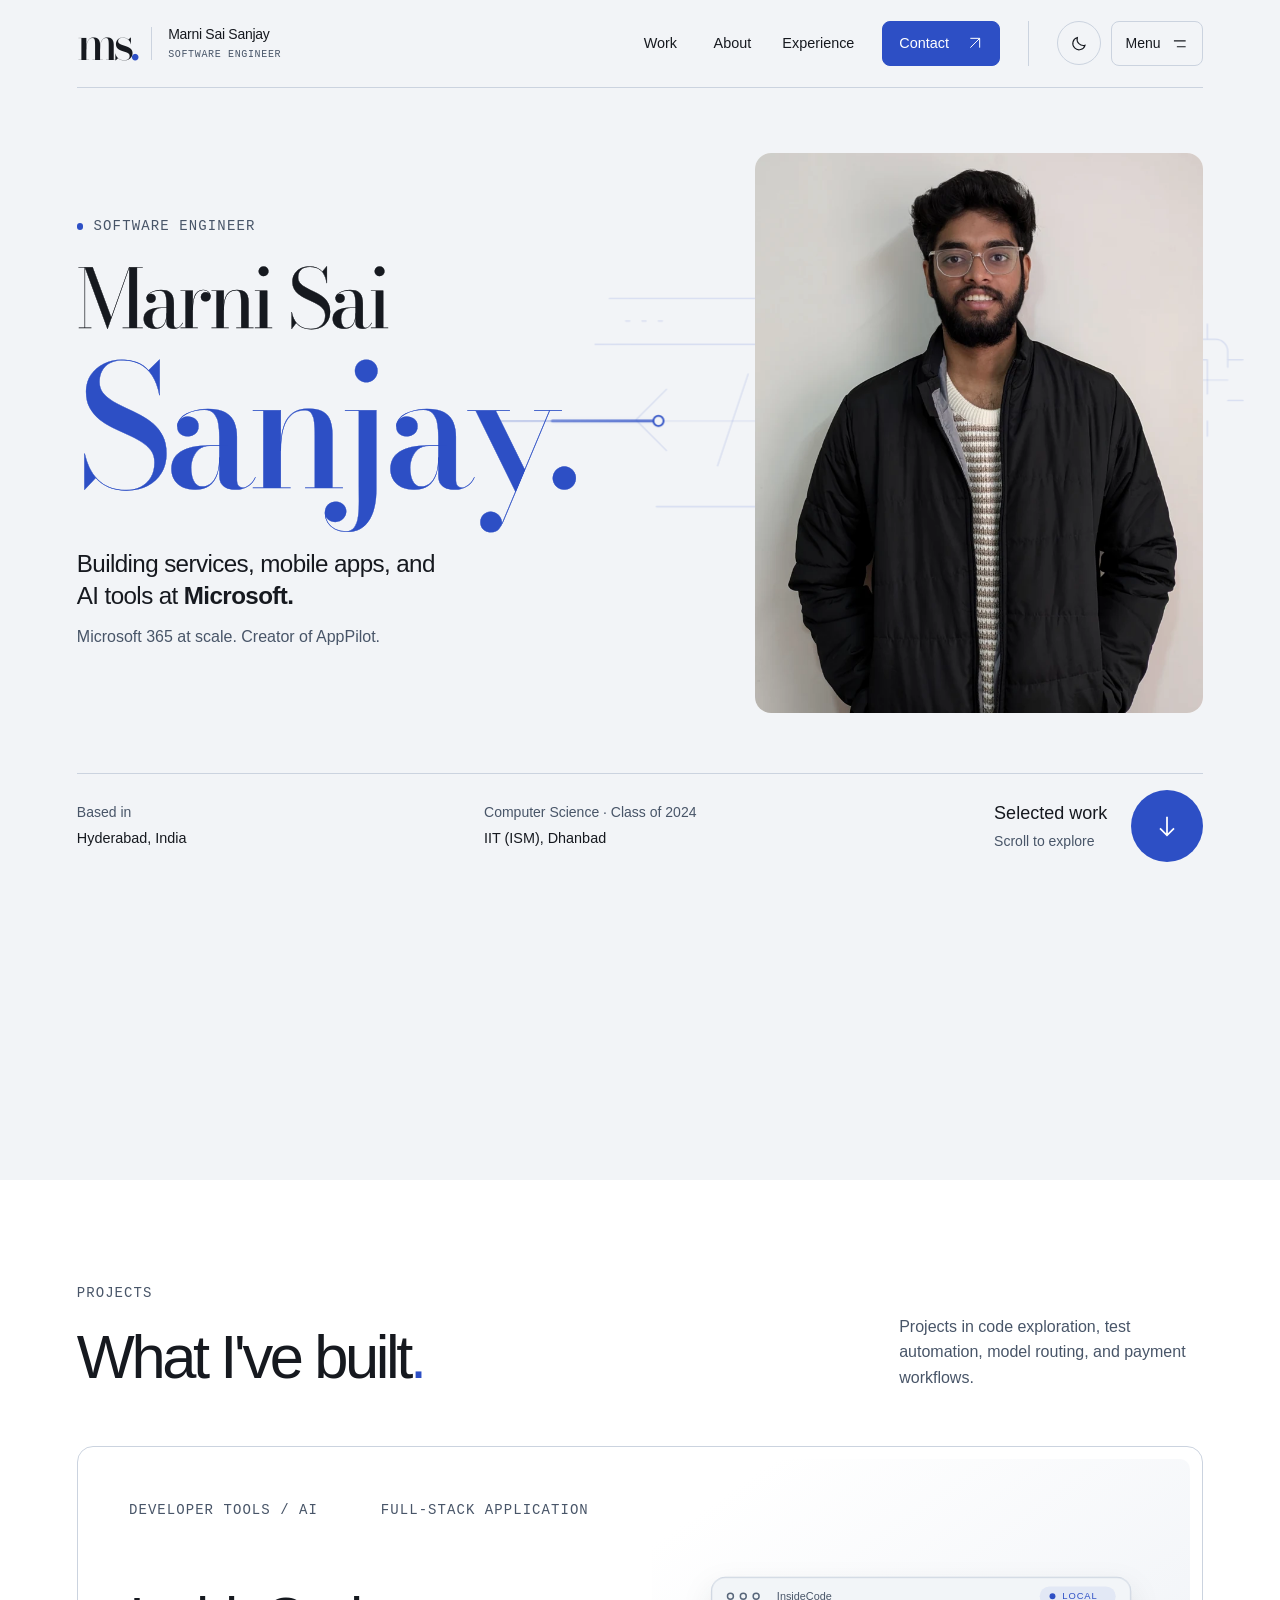
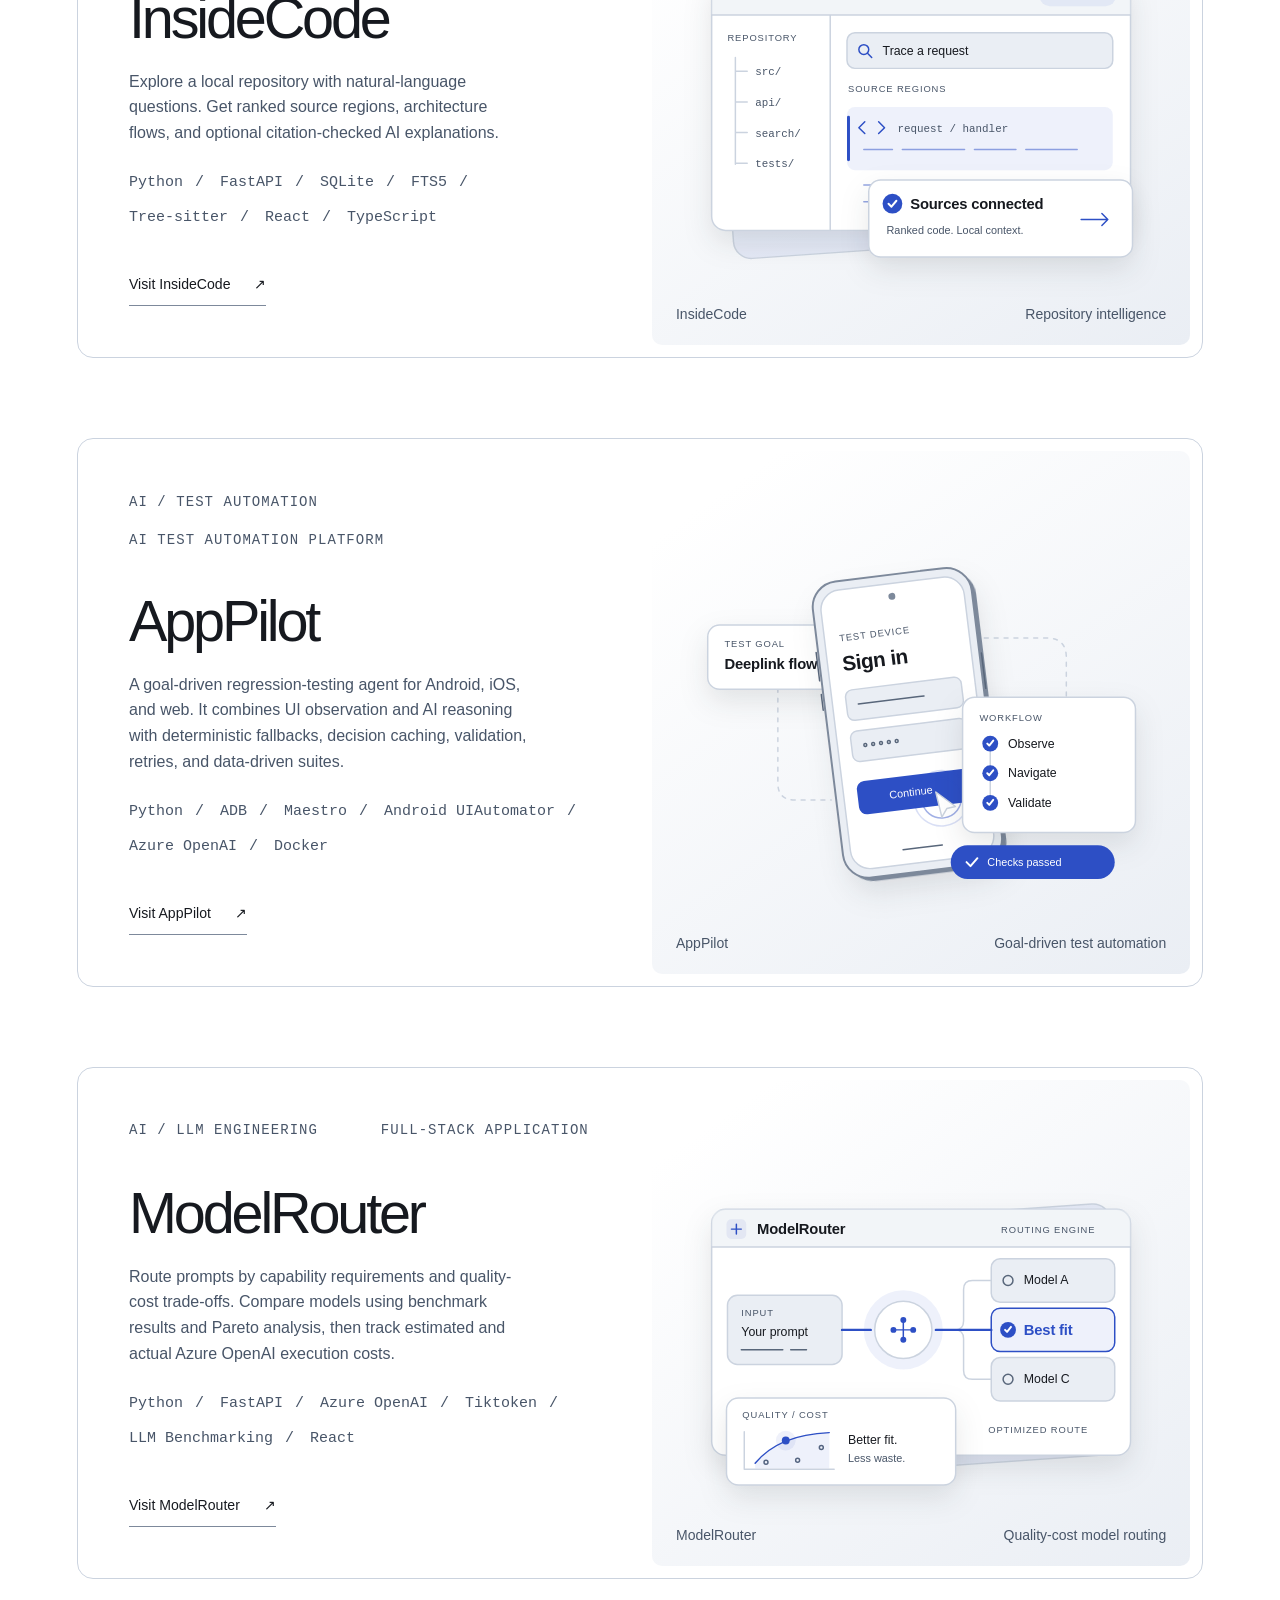
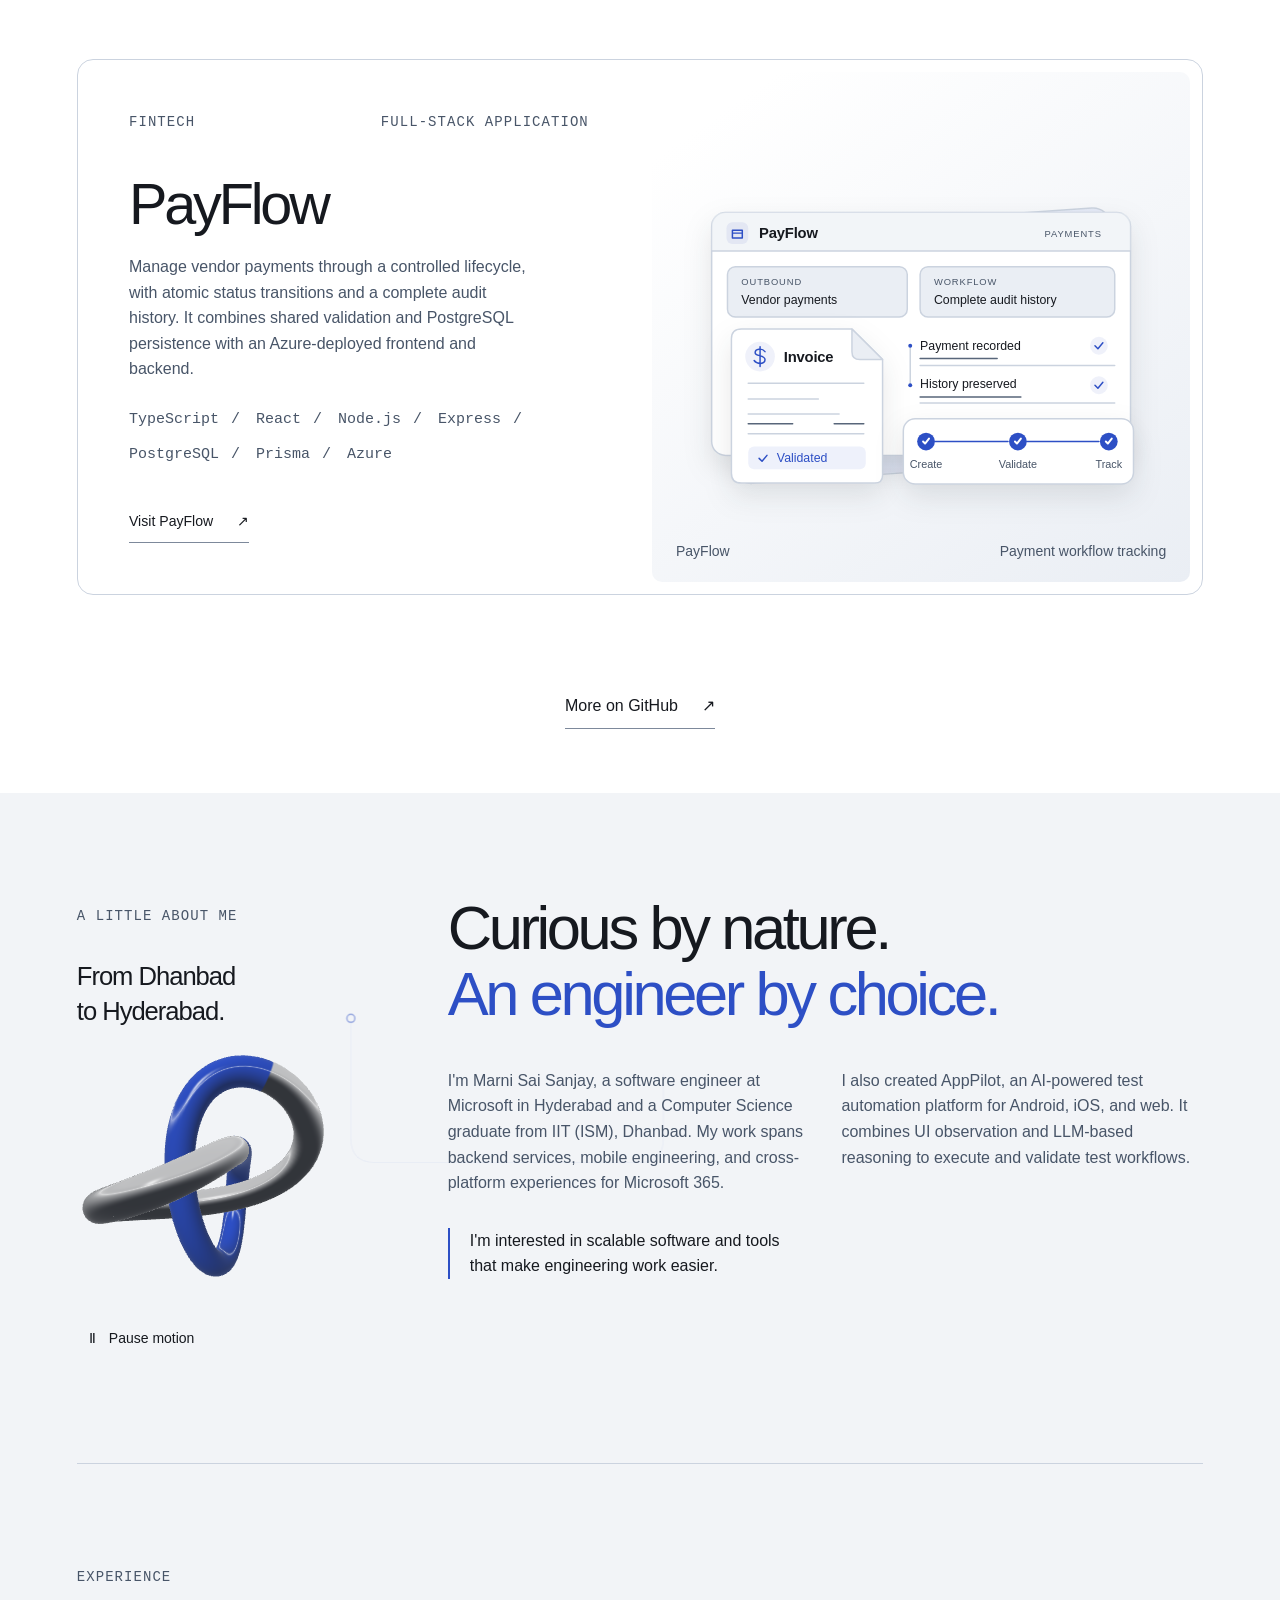
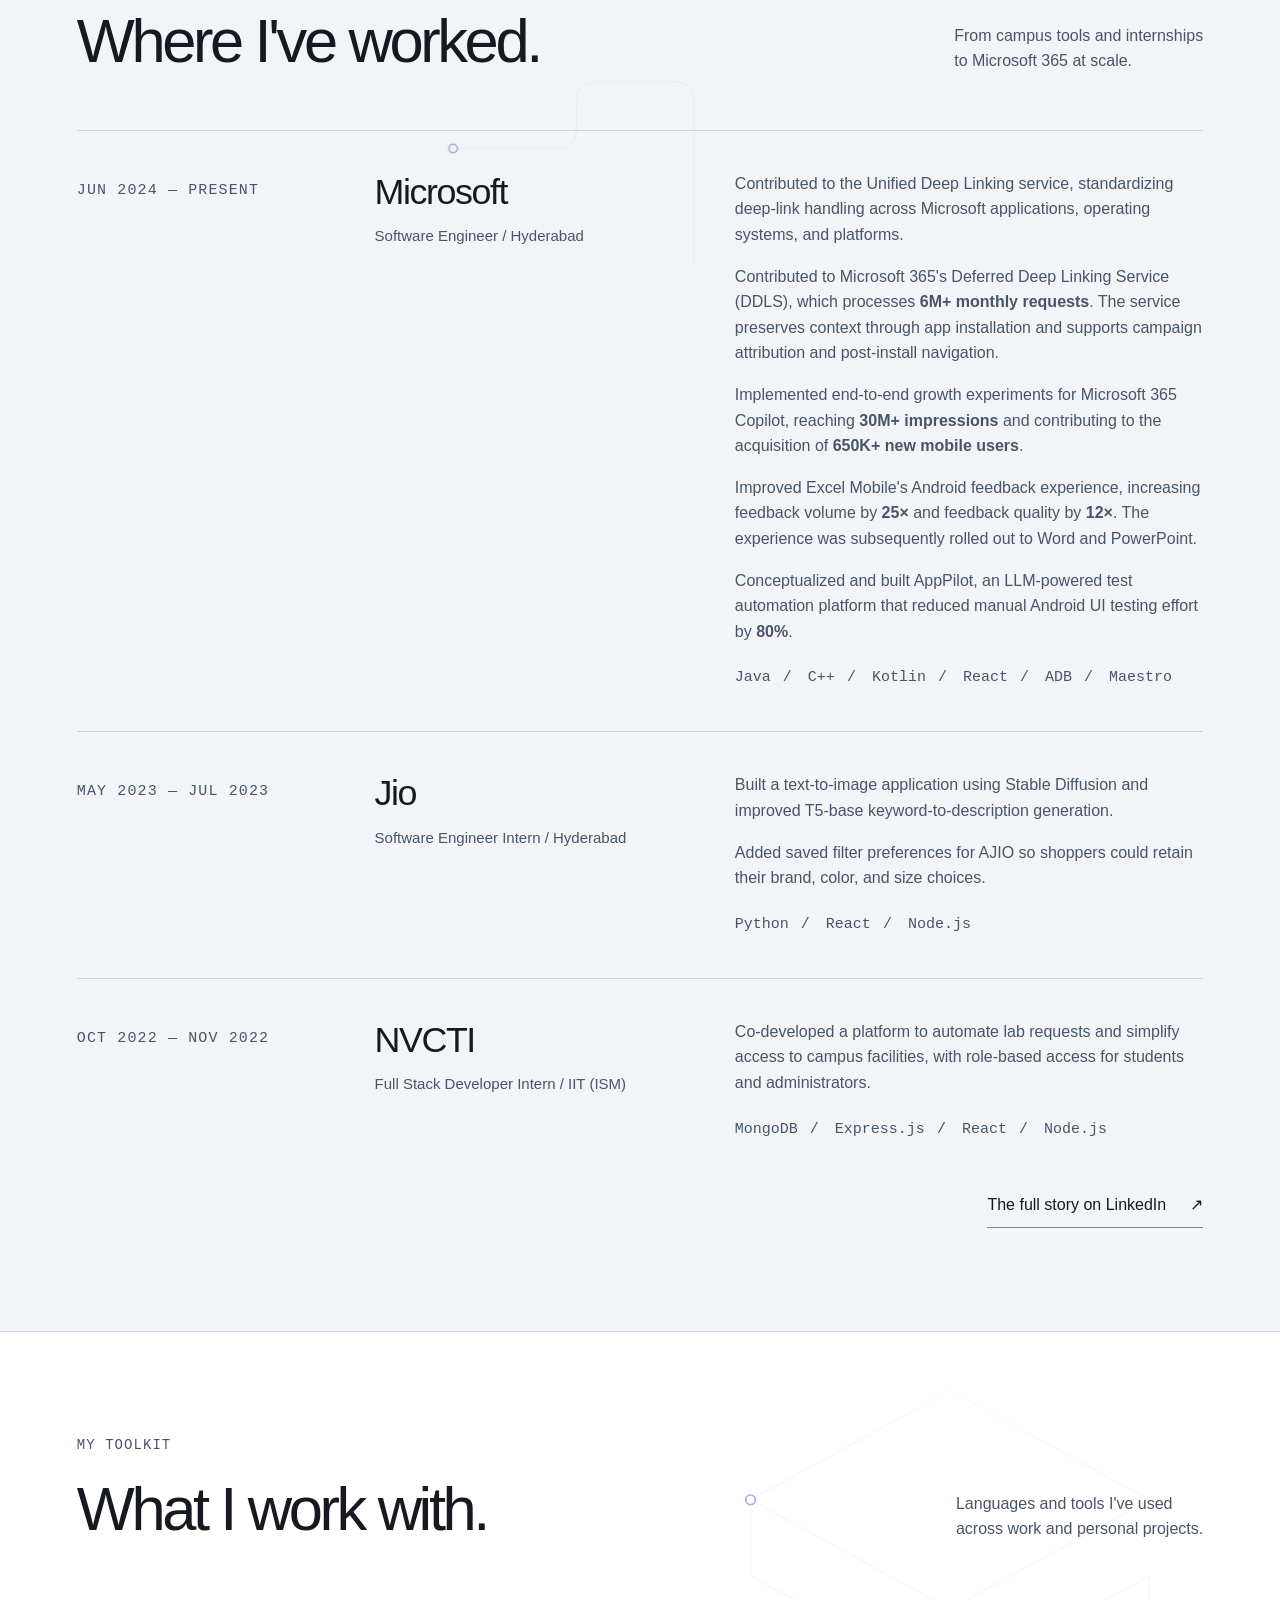
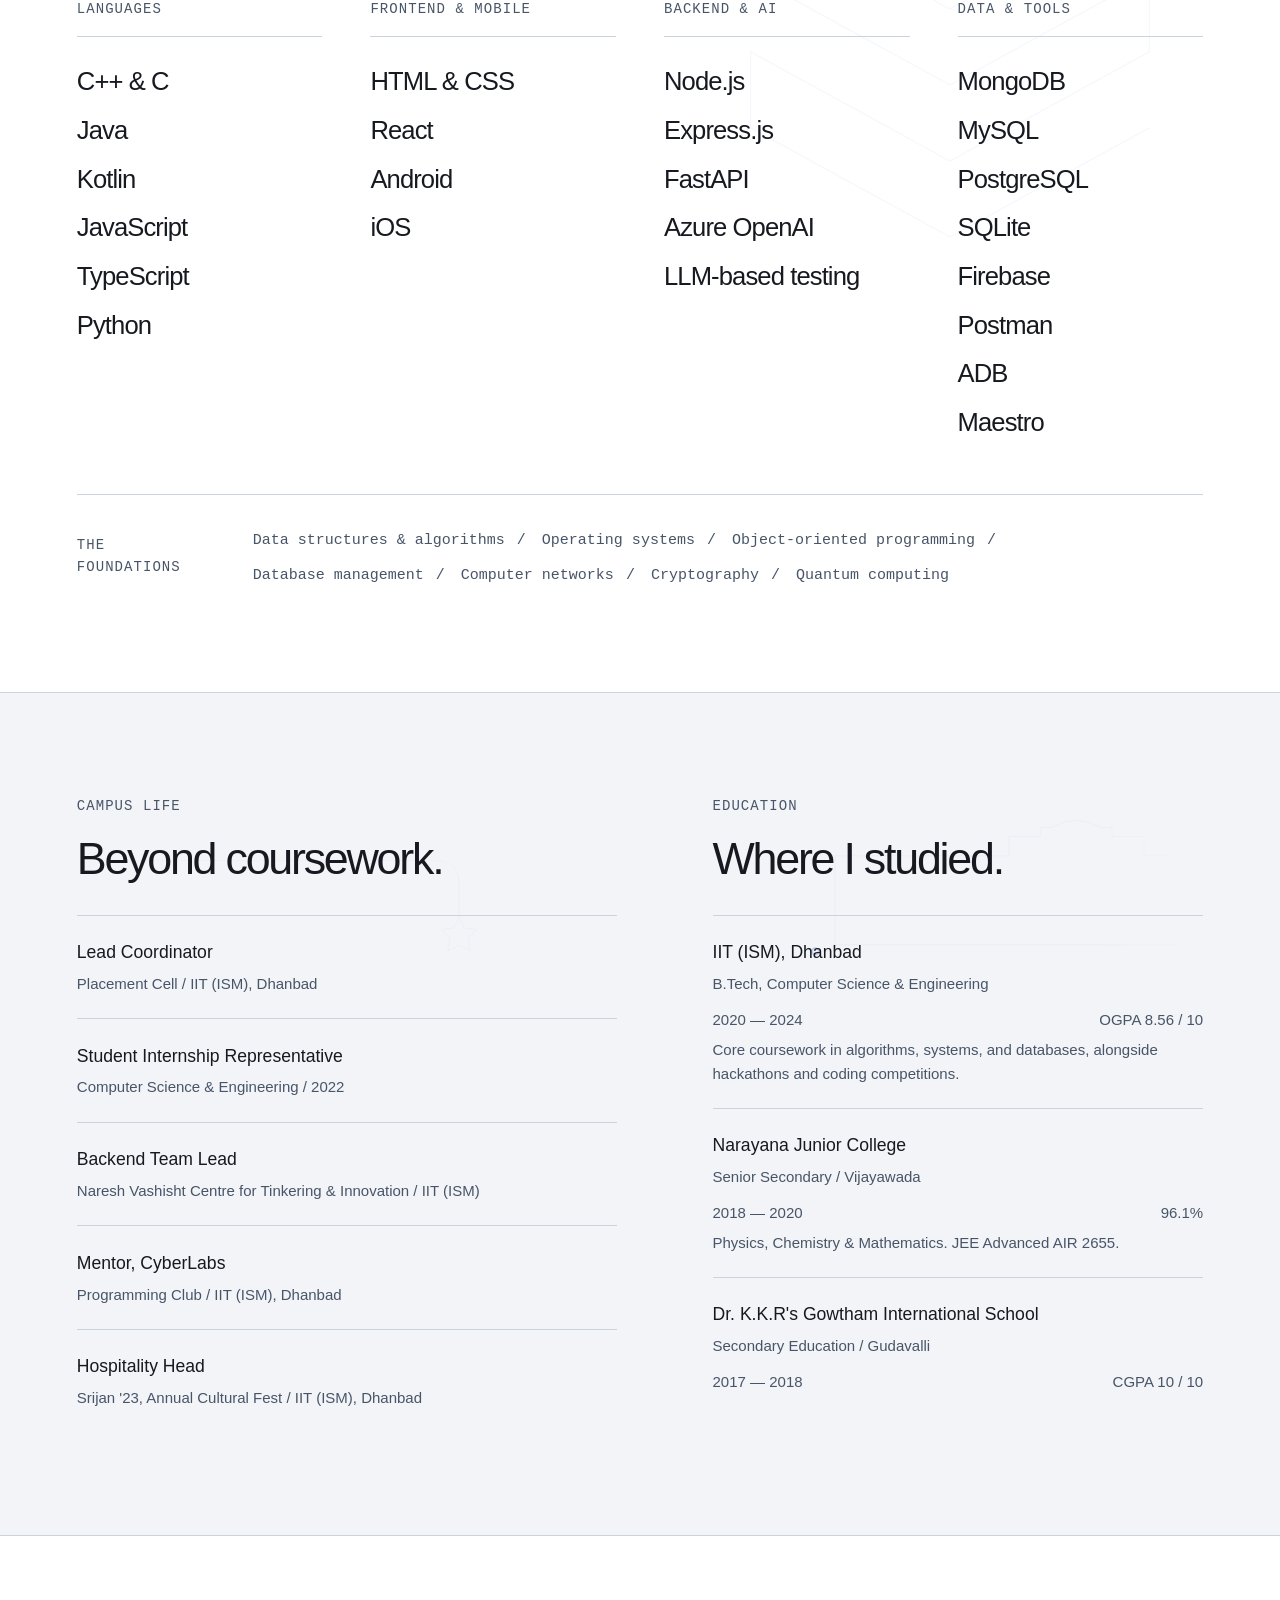
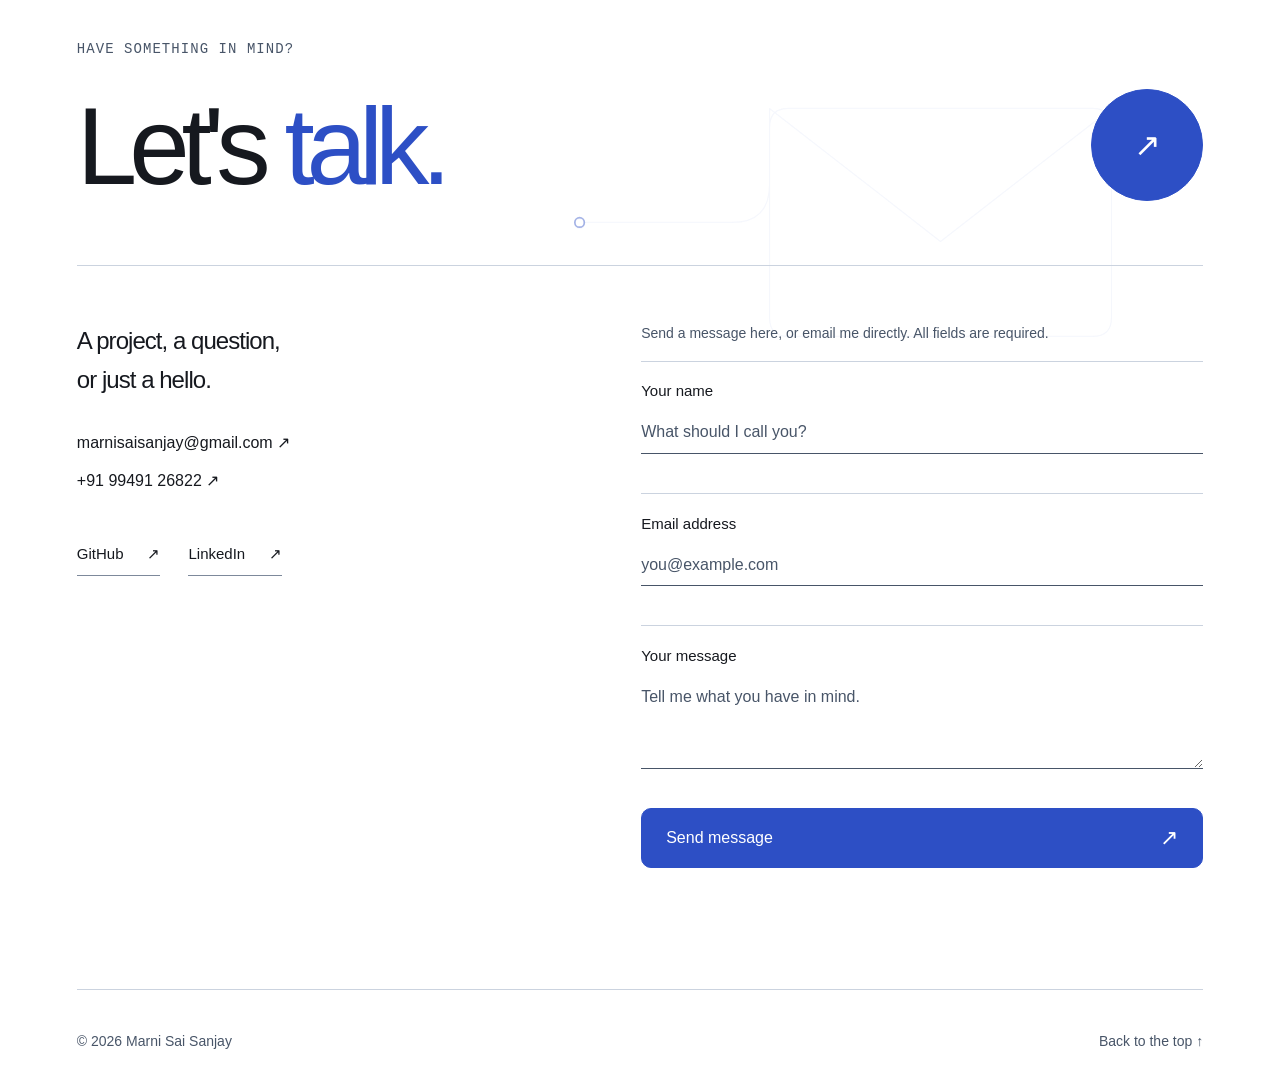
==== commit e1d1f6e0: "Refine About statement" ====
--- a/index.html
+++ b/index.html
@@ -398,7 +398,7 @@
           <button class="motion-toggle" type="button" hidden><span class="motion-symbol" aria-hidden="true">Ⅱ</span><span data-motion-label>Pause motion</span></button>
         </div>
         <div>
-          <h2 class="about-heading" id="about-title" data-reveal>I like understanding<br>how things work.<br><span class="accent">Then building them.</span></h2>
+          <h2 class="about-heading" id="about-title" data-reveal>Curious by nature.<br><span class="accent">An engineer by choice.</span></h2>
           <div class="about-body" data-reveal>
             <p>I'm Marni Sai Sanjay, a software engineer at Microsoft in Hyderabad and a Computer Science graduate from IIT (ISM), Dhanbad. My work spans backend services, mobile engineering, and cross-platform experiences for Microsoft 365.</p>
             <p>I also created AppPilot, an AI-powered test automation platform for Android, iOS, and web. It combines UI observation and LLM-based reasoning to execute and validate test workflows.</p>
